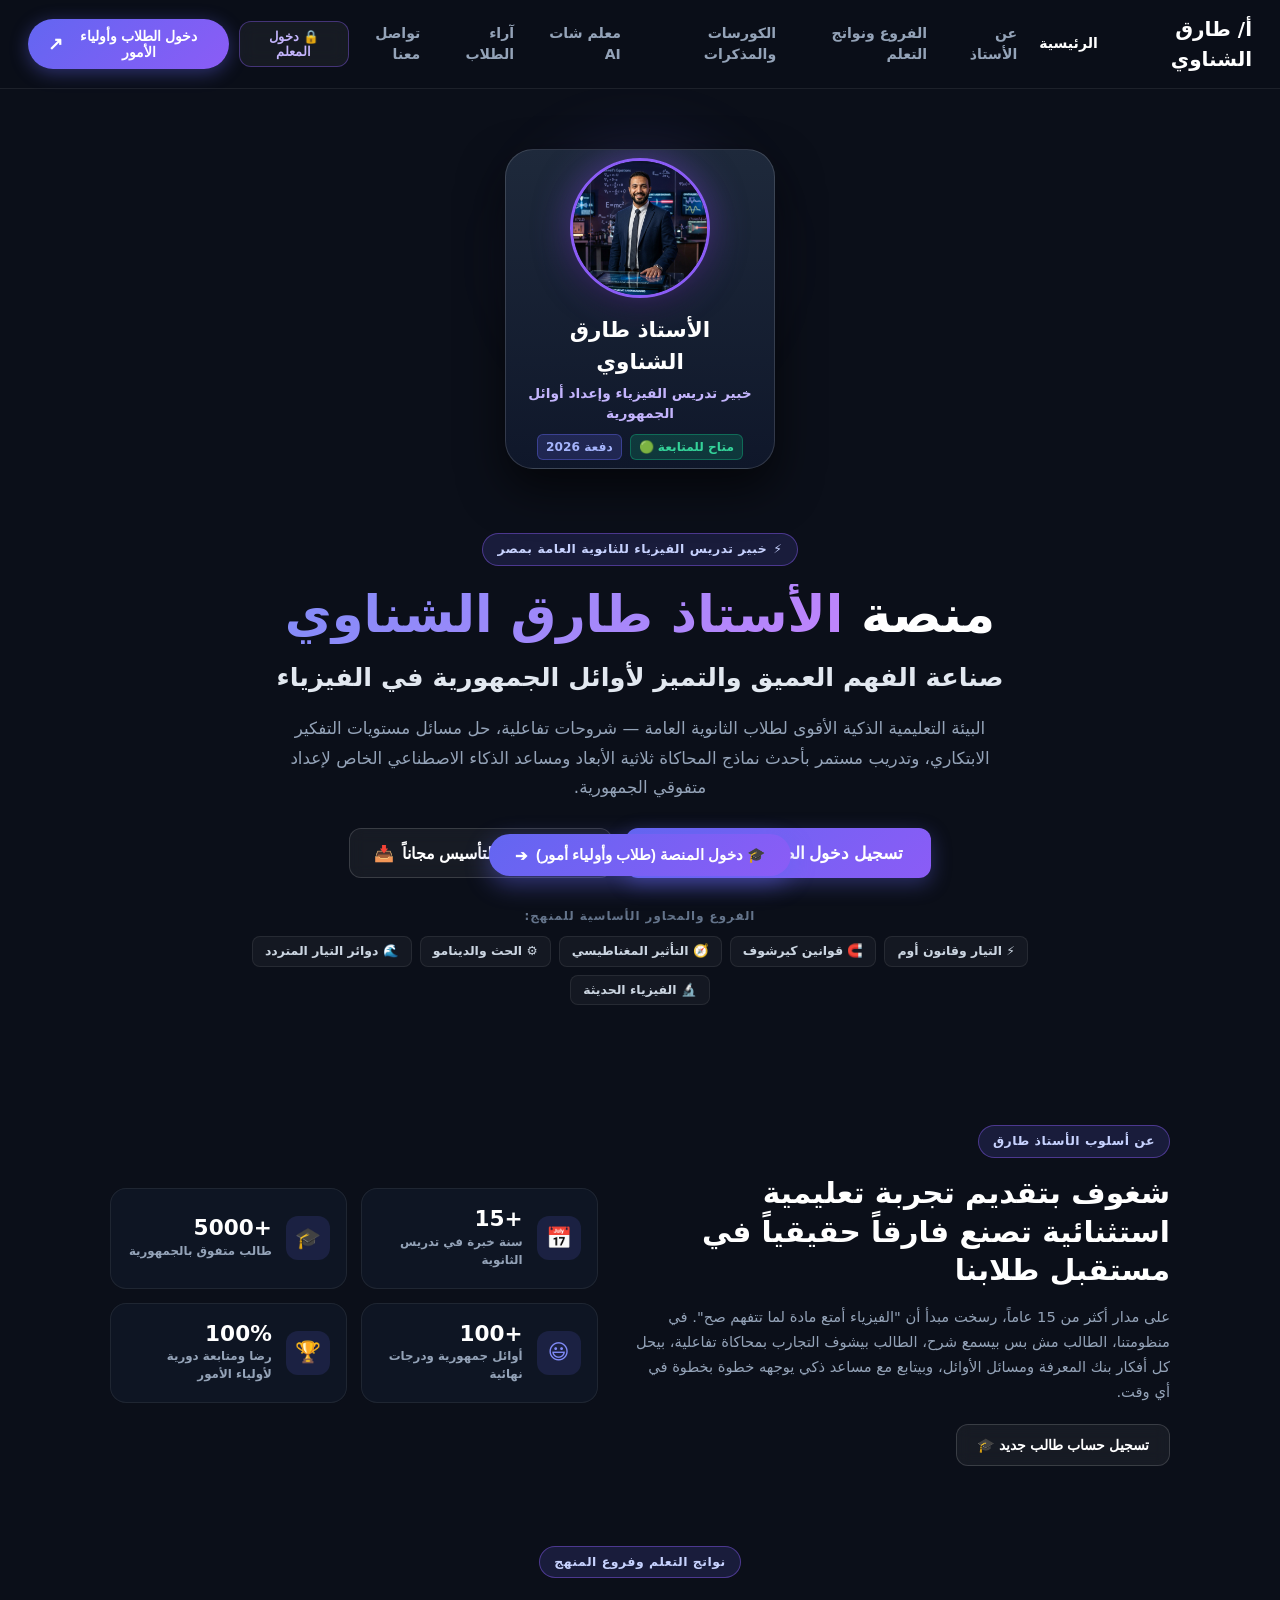
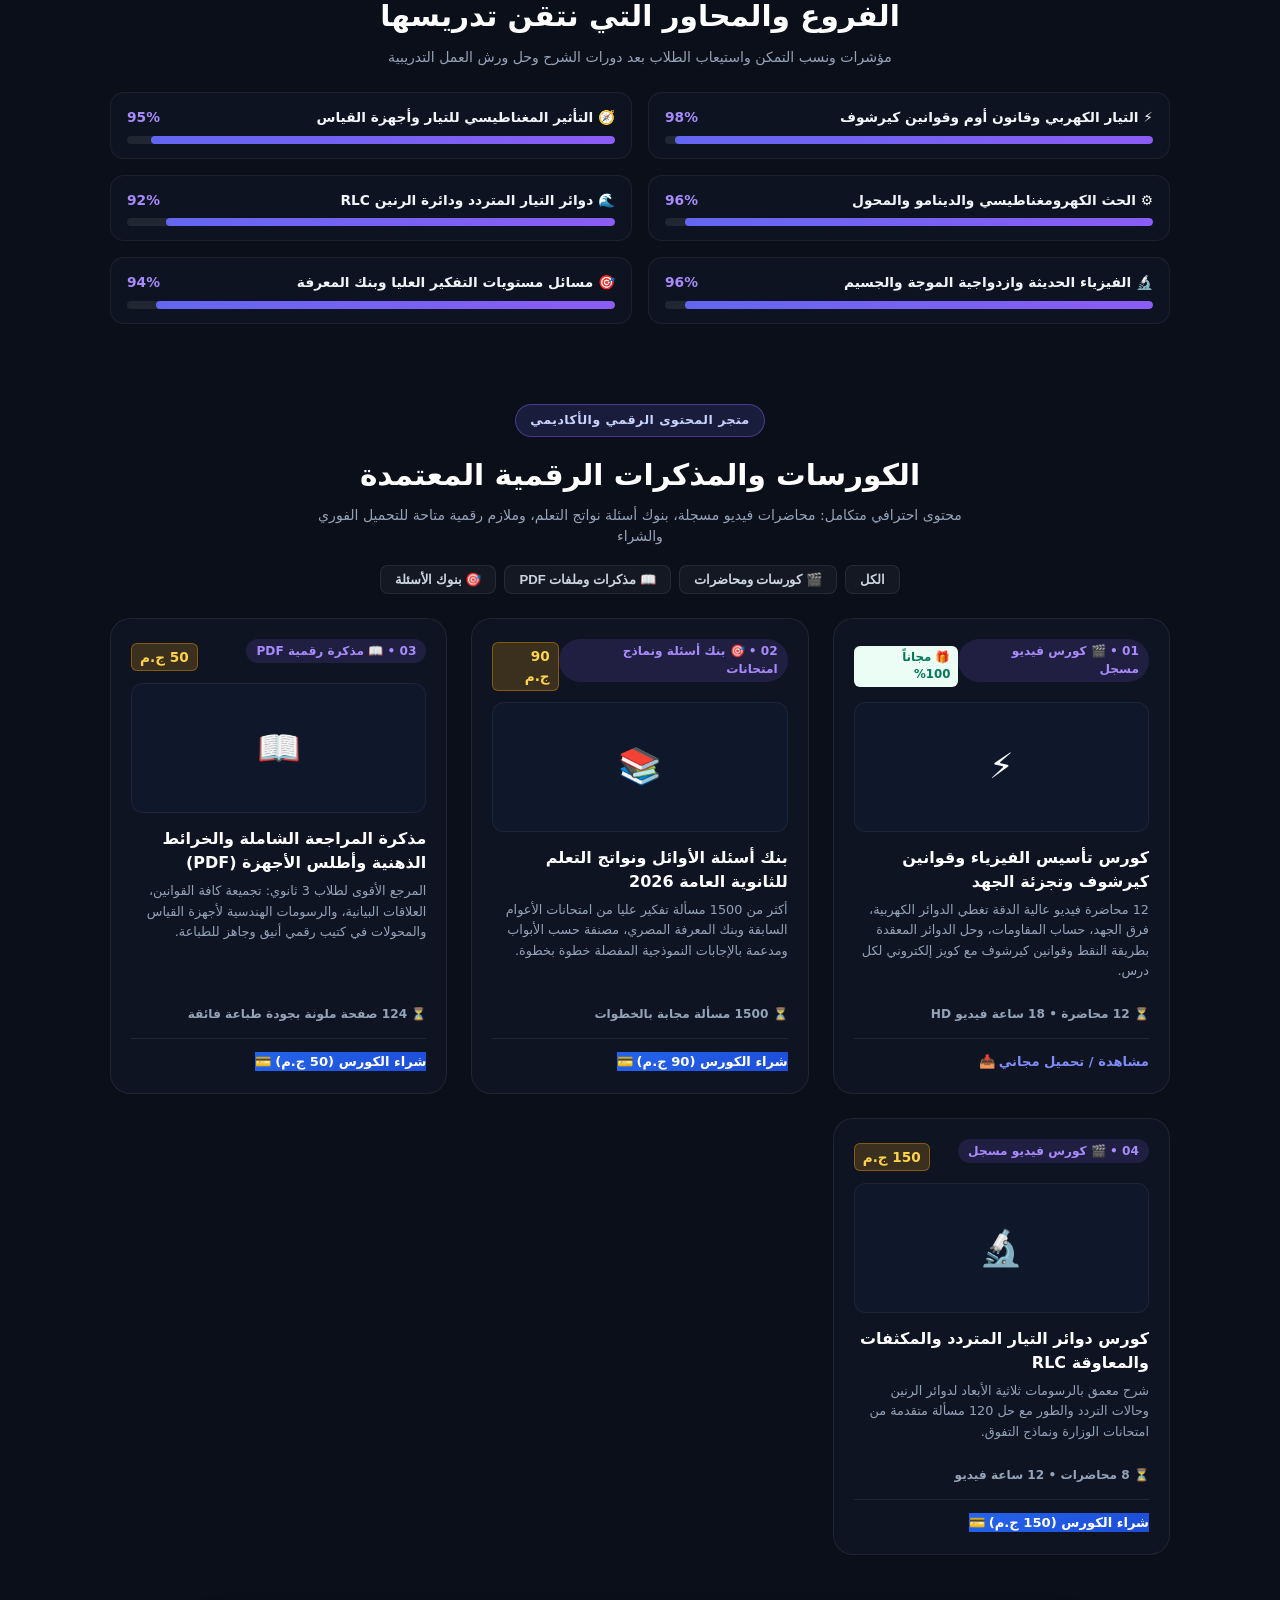
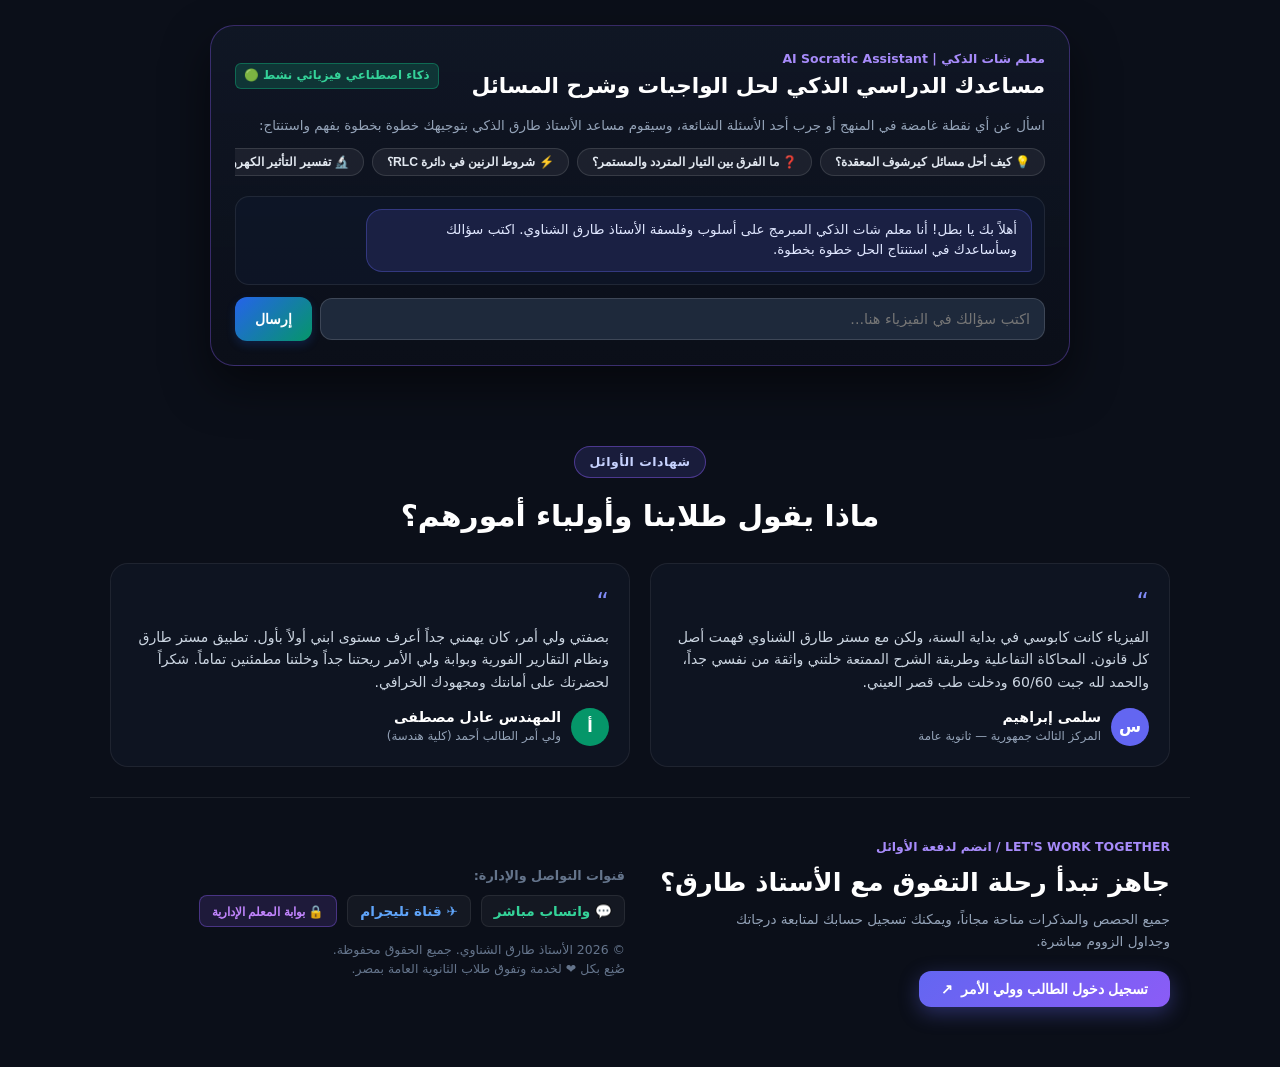
==== index.html @ 411c454c "feat(voicelab): integrate Immergo-inspired curriculum live AI voice lab for students, teachers, and " ====
<!DOCTYPE html>
<html lang="ar" dir="rtl">
<head>
  <meta charset="UTF-8">
  <meta name="viewport" content="width=device-width, initial-scale=1.0, maximum-scale=1.0, user-scalable=no, viewport-fit=cover">
  <title>الأستاذ طارق الشناوي — خبير الفيزياء ونظام تشغيل المعلم الذكي</title>
  <meta name="description" content="البورتفوليو الرسمي وتطبيق المساعد الذكي للأستاذ طارق الشناوي - كورسات ومذكرات مجانية، بنك أسئلة الأوائل، ومعلم شات الذكي للثانوية العامة.">
  <meta name="theme-color" content="#0B0F19">
  <meta name="mobile-web-app-capable" content="yes">
  <meta name="apple-mobile-web-app-capable" content="yes">
  <meta name="apple-mobile-web-app-status-bar-style" content="black-translucent">
  <link rel="manifest" href="manifest.json">
  <link rel="stylesheet" href="style.css?v=20260927_strict_v7">
</head>
<body class="in-portfolio-mode" style="background: #0B0F19; margin: 0; padding: 0;">

  <!-- ==========================================================================
       SECTION 1: DARK LUXURY CREATOR/TEACHER PORTFOLIO (Image Reference Match)
       Inspired by modern dark developer portfolios + mo3lem-eg.com + mo3lem.chat
       ========================================================================== -->
  <div id="view-dark-showcase" class="dark-portfolio-wrapper">

    <!-- ==========================================================================
         LIVE IN-PAGE PORTFOLIO CUSTOMIZER (DIRECT VISUAL EDITOR)
         ========================================================================== -->
    <div id="portfolio-live-editor-bar" class="portfolio-live-editor-bar" style="display: none !important;">
      <div class="editor-bar-inner">
        <div class="editor-status-col">
          <span class="pulse-editor-dot"></span>
          <div>
            <div style="font-weight: 900; font-size: 0.88rem; color: #FFFFFF; display: flex; align-items: center; gap: 6px;">
              <span>🎨 استوديو التعديل الحي والمباشر للبورتفوليو</span>
              <span class="badge" style="background: rgba(245, 158, 11, 0.2); color: #FCD34D; font-size: 0.7rem; border: 1px solid rgba(245, 158, 11, 0.4);">مباشر على الصفحة</span>
            </div>
            <div style="font-size: 0.74rem; color: #94A3B8;">انقر على أي نص، عنوان، رقم، أو بطاقة في هذه الصفحة وعدّلها فوراً وكأنك تكتب في وورد!</div>
          </div>
        </div>

        <div class="editor-tools-cluster">
          <!-- Return to Teacher Dashboard -->
          <button type="button" class="btn-editor-tool btn-back-to-teacher-dash" onclick="switchToAppWorkspace('TEACHER')" style="background: rgba(99, 102, 241, 0.25); border: 1px solid #6366F1; color: #FFFFFF;" title="العودة للوحة تحكم المعلم">
            <span>👨‍🏫</span>
            <span>لوحة المعلم</span>
          </button>
          <!-- Toggle Edit Mode -->
          <button type="button" id="btn-toggle-live-edit" class="btn-editor-tool active" onclick="togglePortfolioLiveEdit()" title="تبديل وضع التحرير">
            <span>✏️</span>
            <span id="label-live-edit-mode">التحرير المباشر: مفعّل ✅</span>
          </button>

          <!-- Palette Selector -->
          <div class="editor-palette-picker">
            <span style="font-size: 0.76rem; color: #CBD5E1; font-weight: 700;">هالة الهوية:</span>
            <button type="button" class="color-dot purple active" onclick="setPortfolioThemeColor('PURPLE')" title="بنفسجي ملكي"></button>
            <button type="button" class="color-dot gold" onclick="setPortfolioThemeColor('GOLD')" title="ذهبي فخم"></button>
            <button type="button" class="color-dot emerald" onclick="setPortfolioThemeColor('EMERALD')" title="أخضر زمردي"></button>
            <button type="button" class="color-dot blue" onclick="setPortfolioThemeColor('BLUE')" title="أزرق تقني"></button>
          </div>

          <!-- Avatar Change Button -->
          <button type="button" class="btn-editor-tool" onclick="openLivePhotoSelector()" title="تغيير الصورة الشخصية للمعلم">
            <span>🖼️</span>
            <span>تغيير صورتك</span>
          </button>

          <!-- Add Course Button -->
          <button type="button" class="btn-editor-tool" onclick="openLiveAddProductModal()" title="إضافة كورس أو مذكرة فوراً للمتجر">
            <span>➕</span>
            <span>إضافة كورس/مذكرة</span>
          </button>

          <!-- Save Button -->
          <button type="button" class="btn-editor-save" onclick="saveLivePortfolioChanges()" title="حفظ جميع التعديلات سحابياً">
            <span>💾</span>
            <span>حفظ التعديلات الحية</span>
          </button>

          <!-- Reset Button -->
          <button type="button" class="btn-editor-reset" onclick="resetLivePortfolioChanges()" title="استعادة المحتوى الافتراضي">
            <span>🔄 استعادة</span>
          </button>
        </div>
      </div>
    </div>


    <!-- 1. Navbar -->
    <header class="portfolio-nav">
      <div class="brand-logo-code" onclick="window.scrollTo({top: 0, behavior: 'smooth'})">
        <span id="live-brand-name" class="live-editable" data-edit-key="brand_name" title="انقر لتعديل الاسم">أ/ طارق الشناوي</span>
      </div>

      <nav class="nav-links-wrap">
        <a class="nav-link-item active" href="#hero-section">الرئيسية</a>
        <a class="nav-link-item" href="#about-section">عن الأستاذ</a>
        <a class="nav-link-item" href="#skills-section">الفروع ونواتج التعلم</a>
        <a class="nav-link-item" href="#courses-section">الكورسات والمذكرات</a>
        <a class="nav-link-item" href="#mo3lem-chat-section">معلم شات AI</a>
        <a class="nav-link-item" href="#testimonials-section">آراء الطلاب</a>
        <a class="nav-link-item" href="#contact-section">تواصل معنا</a>
      </nav>

      <div style="display: flex; align-items: center; gap: 10px;">
        <!-- Discrete Teacher Admin Entry Link -->
        <button type="button" class="btn-hero-outline" onclick="openTeacherAuthModal()" style="padding: 7px 14px; font-size: 0.8rem; border-color: rgba(139, 92, 246, 0.4); color: #C4B5FD; min-height: 36px;">
          <span>🔒 دخول المعلم</span>
        </button>

        <!-- Main Public Student & Parent Auth CTA -->
        <button type="button" class="btn-top-cta" onclick="openStudentParentAuth('STUDENT')">
          <span>دخول الطلاب وأولياء الأمور</span>
          <span style="font-size: 1.1rem;">↗</span>
        </button>
      </div>
    </header>

    <!-- 2. Hero Section -->
    <section id="hero-section" class="portfolio-hero-section" style="display: flex; flex-direction: column; align-items: center; text-align: center; padding: 40px 20px 60px 20px;">
      
      <!-- Top Glowing Portrait Box with Realistic Teacher Photo -->
      <div style="position: relative; margin-bottom: 24px; display: inline-flex; flex-direction: column; align-items: center;">
        <div class="hero-glow-aura" style="position: absolute; width: 220px; height: 220px; background: radial-gradient(circle, rgba(139, 92, 246, 0.45) 0%, rgba(99, 102, 241, 0.1) 70%, transparent 100%); filter: blur(35px); z-index: 1;"></div>
        
        <div class="hero-teacher-portrait-box" id="live-portrait-box" onclick="openLivePhotoSelector()" title="انقر هنا لتغيير الصورة الشخصية 🖼️">
          <img src="assets/teacher_tarek_portrait.jpg" alt="الأستاذ طارق الشناوي" class="hero-teacher-photo" id="live-teacher-photo">
          <div class="photo-edit-overlay"><span>📷 انقر لتغيير صورتك</span></div>
          <div id="live-teacher-name-box" class="live-editable" data-edit-key="teacher_name" style="font-weight: 900; font-size: 1.35rem; color: #FFFFFF; margin-top: 4px;" title="انقر للتعديل">الأستاذ طارق الشناوي</div>
          <div id="live-teacher-sub-box" class="live-editable" data-edit-key="teacher_sub" style="font-size: 0.86rem; color: #C4B5FD; font-weight: 700; margin-top: 4px;" title="انقر للتعديل">خبير تدريس الفيزياء وإعداد أوائل الجمهورية</div>
          <div style="display: flex; gap: 8px; justify-content: center; margin-top: 10px;">
            <span class="badge" style="background: rgba(16, 185, 129, 0.2); color: #34D399; border: 1px solid rgba(16, 185, 129, 0.4); font-size: 0.76rem;">متاح للمتابعة 🟢</span>
            <span class="badge" style="background: rgba(99, 102, 241, 0.2); color: #A5B4FC; border: 1px solid rgba(99, 102, 241, 0.4); font-size: 0.76rem;">دفعة 2026</span>
          </div>
        </div>
      </div>

      <!-- Centered Text Column -->
      <div class="hero-text-column" style="max-width: 860px; margin: 0 auto; text-align: center; display: flex; flex-direction: column; align-items: center;">
        <div class="pill-teacher-role live-editable" id="live-hero-pill" data-edit-key="hero_pill" style="margin-bottom: 16px;" title="انقر لتعديل اللقب المهني">
          <span>⚡</span>
          <span>خبير تدريس الفيزياء للثانوية العامة بمصر</span>
        </div>

        <h1 class="hero-main-title live-editable" id="live-hero-title" data-edit-key="hero_title" style="font-size: 2.85rem; font-weight: 900; line-height: 1.25; margin-bottom: 12px; color: #FFFFFF;" title="انقر لتعديل عنوان المنصة الرئيسي">منصة <span class="highlight-purple" id="live-hero-teacher-name" data-edit-key="hero_teacher_name">الأستاذ طارق الشناوي</span></h1>
        <h2 class="hero-sub-title live-editable" id="live-hero-subtitle" data-edit-key="hero_subtitle" style="font-size: 1.45rem; font-weight: 700; color: #E2E8F0; margin-bottom: 18px;" title="انقر لتعديل العنوان الفرعي">صناعة الفهم العميق والتميز لأوائل الجمهورية في الفيزياء</h2>

        <p class="hero-lead-text live-editable" id="live-hero-lead" data-edit-key="hero_lead" style="font-size: 1.05rem; color: #94A3B8; line-height: 1.75; max-width: 720px; margin: 0 auto 26px auto;" title="انقر لتعديل الفقرة الشاملة">البيئة التعليمية الذكية الأقوى لطلاب الثانوية العامة — شروحات تفاعلية، حل مسائل مستويات التفكير الابتكاري، وتدريب مستمر بأحدث نماذج المحاكاة ثلاثية الأبعاد ومساعد الذكاء الاصطناعي الخاص لإعداد متفوقي الجمهورية.</p>

        <div class="hero-actions-row" style="justify-content: center; gap: 14px; margin-bottom: 30px; display: flex; flex-wrap: wrap;">
          <button type="button" class="btn-hero-primary" onclick="openStudentParentAuth('STUDENT')" style="min-height: 50px; font-size: 1.05rem; padding: 0 28px;">
            <span>تسجيل دخول الطالب وولي الأمر</span>
            <span>↗</span>
          </button>
          <button type="button" class="btn-hero-outline" onclick="openBookletDownloadSheet()" style="min-height: 50px; font-size: 1rem; padding: 0 24px;">
            <span>تحميل مذكرة التأسيس مجاناً</span>
            <span>📥</span>
          </button>
        </div>

        <div class="hero-tech-stack" style="text-align: center; display: flex; flex-direction: column; align-items: center;">
          <div class="tech-stack-title" style="margin-bottom: 10px;">الفروع والمحاور الأساسية للمنهج:</div>
          <div class="tech-pills-row" style="justify-content: center;">
            <span class="tech-pill">⚡ التيار وقانون أوم</span>
            <span class="tech-pill">🧲 قوانين كيرشوف</span>
            <span class="tech-pill">🧭 التأثير المغناطيسي</span>
            <span class="tech-pill">⚙️ الحث والدينامو</span>
            <span class="tech-pill">🌊 دوائر التيار المتردد</span>
            <span class="tech-pill">🔬 الفيزياء الحديثة</span>
          </div>
        </div>
      </div>
    </section>

    <!-- 3. About & Stats Section -->
    <section id="about-section" class="showcase-stats-section">
      <div>
        <div class="pill-teacher-role">عن أسلوب الأستاذ طارق</div>
        <h2 style="font-size: 1.85rem; font-weight: 900; color: #FFFFFF; line-height: 1.3; margin-bottom: 14px;">
          شغوف بتقديم تجربة تعليمية استثنائية تصنع فارقاً حقيقياً في مستقبل طلابنا
        </h2>
        <p style="font-size: 0.92rem; color: #94A3B8; line-height: 1.7; margin-bottom: 20px;">
          على مدار أكثر من 15 عاماً، رسخت مبدأ أن "الفيزياء أمتع مادة لما تتفهم صح". في منظومتنا، الطالب مش بس بيسمع شرح، الطالب بيشوف التجارب بمحاكاة تفاعلية، بيحل كل أفكار بنك المعرفة ومسائل الأوائل، وبيتابع مع مساعد ذكي يوجهه خطوة بخطوة في أي وقت.
        </p>
        <button type="button" class="btn-hero-outline" onclick="openStudentParentAuth('STUDENT')" style="font-size: 0.88rem;">
          <span>تسجيل حساب طالب جديد 🎓</span>
        </button>
      </div>

      <!-- 4 Dark Neon Stat Cards -->
      <div class="dark-stat-grid">
        <div class="dark-stat-card">
          <div class="dark-stat-icon-wrap">📅</div>
          <div>
            <div class="dark-stat-number">+15</div>
            <div class="dark-stat-label">سنة خبرة في تدريس الثانوية</div>
          </div>
        </div>

        <div class="dark-stat-card">
          <div class="dark-stat-icon-wrap">🎓</div>
          <div>
            <div class="dark-stat-number">+5000</div>
            <div class="dark-stat-label">طالب متفوق بالجمهورية</div>
          </div>
        </div>

        <div class="dark-stat-card">
          <div class="dark-stat-icon-wrap">😃</div>
          <div>
            <div class="dark-stat-number">+100</div>
            <div class="dark-stat-label">أوائل جمهورية ودرجات نهائية</div>
          </div>
        </div>

        <div class="dark-stat-card">
          <div class="dark-stat-icon-wrap">🏆</div>
          <div>
            <div class="dark-stat-number">100%</div>
            <div class="dark-stat-label">رضا ومتابعة دورية لأولياء الأمور</div>
          </div>
        </div>
      </div>
    </section>

    <!-- 4. Skills & Subject Mastery Progress Bars -->
    <section id="skills-section" class="showcase-skills-section">
      <div class="pill-teacher-role">نواتج التعلم وفروع المنهج</div>
      <h2 style="font-size: 1.85rem; font-weight: 900; color: #FFFFFF; margin-bottom: 8px;">
        الفروع والمحاور التي نتقن تدريسها
      </h2>
      <p style="font-size: 0.88rem; color: #94A3B8; max-width: 600px; margin: 0 auto;">
        مؤشرات ونسب التمكن واستيعاب الطلاب بعد دورات الشرح وحل ورش العمل التدريبية
      </p>

      <div class="skills-grid">
        <div class="dark-skill-item">
          <div class="dark-skill-header">
            <span>⚡ التيار الكهربي وقانون أوم وقوانين كيرشوف</span>
            <span style="color: #A78BFA;">98%</span>
          </div>
          <div class="dark-skill-bar-track">
            <div class="dark-skill-bar-fill" style="width: 98%;"></div>
          </div>
        </div>

        <div class="dark-skill-item">
          <div class="dark-skill-header">
            <span>🧭 التأثير المغناطيسي للتيار وأجهزة القياس</span>
            <span style="color: #A78BFA;">95%</span>
          </div>
          <div class="dark-skill-bar-track">
            <div class="dark-skill-bar-fill" style="width: 95%;"></div>
          </div>
        </div>

        <div class="dark-skill-item">
          <div class="dark-skill-header">
            <span>⚙️ الحث الكهرومغناطيسي والدينامو والمحول</span>
            <span style="color: #A78BFA;">96%</span>
          </div>
          <div class="dark-skill-bar-track">
            <div class="dark-skill-bar-fill" style="width: 96%;"></div>
          </div>
        </div>

        <div class="dark-skill-item">
          <div class="dark-skill-header">
            <span>🌊 دوائر التيار المتردد ودائرة الرنين RLC</span>
            <span style="color: #A78BFA;">92%</span>
          </div>
          <div class="dark-skill-bar-track">
            <div class="dark-skill-bar-fill" style="width: 92%;"></div>
          </div>
        </div>

        <div class="dark-skill-item">
          <div class="dark-skill-header">
            <span>🔬 الفيزياء الحديثة وازدواجية الموجة والجسيم</span>
            <span style="color: #A78BFA;">96%</span>
          </div>
          <div class="dark-skill-bar-track">
            <div class="dark-skill-bar-fill" style="width: 96%;"></div>
          </div>
        </div>

        <div class="dark-skill-item">
          <div class="dark-skill-header">
            <span>🎯 مسائل مستويات التفكير العليا وبنك المعرفة</span>
            <span style="color: #A78BFA;">94%</span>
          </div>
          <div class="dark-skill-bar-track">
            <div class="dark-skill-bar-fill" style="width: 94%;"></div>
          </div>
        </div>
      </div>
    </section>

    <!-- 5. Featured Courses & Digital Store (Inspired by mo3lem-eg.com) -->
    <section id="courses-section" class="showcase-projects-section">
      <div style="text-align: center;">
        <div class="pill-teacher-role">متجر المحتوى الرقمي والأكاديمي</div>
        <h2 style="font-size: 1.85rem; font-weight: 900; color: #FFFFFF; margin-bottom: 8px;" id="portfolio-courses-title">
          الكورسات والمذكرات الرقمية المعتمدة
        </h2>
        <p style="font-size: 0.88rem; color: #94A3B8; max-width: 650px; margin: 0 auto;" id="portfolio-courses-subtitle">
          محتوى احترافي متكامل: محاضرات فيديو مسجلة، بنوك أسئلة نواتج التعلم، وملازم رقمية متاحة للتحميل الفوري والشراء
        </p>

        <!-- Digital Store Category Filter Tabs -->
        <div style="display: flex; justify-content: center; gap: 8px; margin-top: 18px; flex-wrap: wrap;" id="digital-store-filter-bar">
          <button type="button" class="tech-pill active" onclick="filterDigitalStore('ALL', this)" style="cursor: pointer; padding: 6px 14px; font-size: 0.82rem; font-weight: 800;">الكل</button>
          <button type="button" class="tech-pill" onclick="filterDigitalStore('COURSE', this)" style="cursor: pointer; padding: 6px 14px; font-size: 0.82rem;">🎬 كورسات ومحاضرات</button>
          <button type="button" class="tech-pill" onclick="filterDigitalStore('BOOKLET', this)" style="cursor: pointer; padding: 6px 14px; font-size: 0.82rem;">📖 مذكرات وملفات PDF</button>
          <button type="button" class="tech-pill" onclick="filterDigitalStore('QUESTION_BANK', this)" style="cursor: pointer; padding: 6px 14px; font-size: 0.82rem;">🎯 بنوك الأسئلة</button>
        </div>
      </div>

      <!-- Dynamic Digital Products Grid -->
      <div class="projects-cards-grid" id="portfolio-digital-store-container" style="margin-top: 24px;">
        <!-- Dynamically populated by renderPortfolioDigitalStore() -->
      </div>
    </section>

    <!-- 6. Integrated Mo3lem Chat Section (Inspired by mo3lem.chat) -->
    <section id="mo3lem-chat-section" class="mo3lem-chat-section">
      <div class="mo3lem-chat-card">
        <div style="display: flex; align-items: center; justify-content: space-between; margin-bottom: 12px; flex-wrap: wrap; gap: 8px;">
          <div>
            <div style="font-size: 0.78rem; font-weight: 800; color: #A78BFA;">معلم شات الذكي | AI Socratic Assistant</div>
            <h3 style="font-size: 1.35rem; font-weight: 900; color: #FFFFFF; margin-top: 2px;">
              مساعدك الدراسي الذكي لحل الواجبات وشرح المسائل
            </h3>
          </div>
          <span class="badge" style="background: rgba(16, 185, 129, 0.2); color: #34D399; border: 1px solid rgba(16, 185, 129, 0.4);">
            ذكاء اصطناعي فيزيائي نشط 🟢
          </span>
        </div>

        <p style="font-size: 0.84rem; color: #94A3B8; line-height: 1.6; margin-bottom: 10px;">
          اسأل عن أي نقطة غامضة في المنهج أو جرب أحد الأسئلة الشائعة، وسيقوم مساعد الأستاذ طارق الذكي بتوجيهك خطوة بخطوة بفهم واستنتاج:
        </p>

        <!-- Preset Chips -->
        <div class="preset-chips-row">
          <button class="preset-chip" onclick="askMo3lemChatPreset('كيف أتعامل مع مسائل كيرشوف المعقدة بدون خطأ؟')">
            💡 كيف أحل مسائل كيرشوف المعقدة؟
          </button>
          <button class="preset-chip" onclick="askMo3lemChatPreset('ما الفرق الجوهري بين التيار المتردد والمستمر؟')">
            ❓ ما الفرق بين التيار المتردد والمستمر؟
          </button>
          <button class="preset-chip" onclick="askMo3lemChatPreset('ما هي شروط حدوث حالة الرنين في دائرة RLC؟')">
            ⚡ شروط الرنين في دائرة RLC؟
          </button>
          <button class="preset-chip" onclick="askMo3lemChatPreset('كيف يفسر أينشتاين ظاهرة التأثير الكهروضوئي؟')">
            🔬 تفسير التأثير الكهروضوئي؟
          </button>
        </div>

        <!-- Chat Stream Box -->
        <div class="chat-stream-box" id="mo3lem-showcase-chat-stream" style="max-height: 250px; background: rgba(15, 23, 42, 0.7); border: 1px solid rgba(255, 255, 255, 0.08); border-radius: 14px; padding: 12px;">
          <div class="chat-bubble ai" style="background: rgba(99, 102, 241, 0.15); border-color: rgba(99, 102, 241, 0.35); color: #E0E7FF;">
            أهلاً بك يا بطل! أنا معلم شات الذكي المبرمج على أسلوب وفلسفة الأستاذ طارق الشناوي. اكتب سؤالك وسأساعدك في استنتاج الحل خطوة بخطوة.
          </div>
        </div>

        <!-- Input Bar -->
        <div class="chat-input-bar" style="margin-top: 12px;">
          <input type="text" id="mo3lem-showcase-chat-input" class="m-input" placeholder="اكتب سؤالك في الفيزياء هنا..." style="margin-bottom: 0; background: rgba(15, 23, 42, 0.9); border-color: rgba(255, 255, 255, 0.12); color: #FFFFFF;" onkeydown="if(event.key==='Enter') handleMo3lemShowcaseAsk()">
          <button class="btn btn-primary" onclick="handleMo3lemShowcaseAsk()" style="min-height: 44px; padding: 0 20px;">
            <span>إرسال</span>
          </button>
        </div>
      </div>
    </section>

    <!-- 7. Testimonials & Wall of Fame -->
    <section id="testimonials-section" style="max-width: 1100px; margin: 0 auto; padding: 30px 20px;">
      <div style="text-align: center; margin-bottom: 24px;">
        <div class="pill-teacher-role">شهادات الأوائل</div>
        <h2 style="font-size: 1.85rem; font-weight: 900; color: #FFFFFF;">
          ماذا يقول طلابنا وأولياء أمورهم؟
        </h2>
      </div>

      <div style="display: grid; grid-template-columns: 1fr 1fr; gap: 20px;">
        <div class="dark-testimonial-box">
          <div style="font-size: 1.5rem; color: #818CF8; margin-bottom: 6px;">“</div>
          <p style="font-size: 0.88rem; color: #CBD5E1; line-height: 1.6; margin-bottom: 14px;">
            الفيزياء كانت كابوسي في بداية السنة، ولكن مع مستر طارق الشناوي فهمت أصل كل قانون. المحاكاة التفاعلية وطريقة الشرح الممتعة خلتني واثقة من نفسي جداً، والحمد لله جبت 60/60 ودخلت طب قصر العيني.
          </p>
          <div style="display: flex; align-items: center; gap: 10px;">
            <div style="width: 38px; height: 38px; border-radius: 50%; background: #6366F1; color: #fff; display: flex; align-items: center; justify-content: center; font-weight: 800;">س</div>
            <div>
              <div style="font-weight: 800; font-size: 0.88rem; color: #FFFFFF;">سلمى إبراهيم</div>
              <div style="font-size: 0.74rem; color: #94A3B8;">المركز الثالث جمهورية — ثانوية عامة</div>
            </div>
          </div>
        </div>

        <div class="dark-testimonial-box">
          <div style="font-size: 1.5rem; color: #818CF8; margin-bottom: 6px;">“</div>
          <p style="font-size: 0.88rem; color: #CBD5E1; line-height: 1.6; margin-bottom: 14px;">
            بصفتي ولي أمر، كان يهمني جداً أعرف مستوى ابني أولاً بأول. تطبيق مستر طارق ونظام التقارير الفورية وبوابة ولي الأمر ريحتنا جداً وخلتنا مطمئنين تماماً. شكراً لحضرتك على أمانتك ومجهودك الخرافي.
          </p>
          <div style="display: flex; align-items: center; gap: 10px;">
            <div style="width: 38px; height: 38px; border-radius: 50%; background: #059669; color: #fff; display: flex; align-items: center; justify-content: center; font-weight: 800;">أ</div>
            <div>
              <div style="font-weight: 800; font-size: 0.88rem; color: #FFFFFF;">المهندس عادل مصطفى</div>
              <div style="font-size: 0.74rem; color: #94A3B8;">ولي أمر الطالب أحمد (كلية هندسة)</div>
            </div>
          </div>
        </div>
      </div>
    </section>

    <!-- 8. Contact & Footer Matching Image Reference -->
    <footer id="contact-section" class="showcase-footer-section">
      <div>
        <div style="font-size: 0.78rem; font-weight: 800; color: #A78BFA; text-transform: uppercase; margin-bottom: 6px;">LET'S WORK TOGETHER / انضم لدفعة الأوائل</div>
        <h3 style="font-size: 1.6rem; font-weight: 900; color: #FFFFFF; margin-bottom: 8px;">
          جاهز تبدأ رحلة التفوق مع الأستاذ طارق؟
        </h3>
        <p style="font-size: 0.85rem; color: #94A3B8; line-height: 1.6; margin-bottom: 18px; max-width: 440px;">
          جميع الحصص والمذكرات متاحة مجاناً، ويمكنك تسجيل حسابك لمتابعة درجاتك وجداول الزووم مباشرة.
        </p>
        <button class="btn-hero-primary" onclick="openStudentParentAuth('STUDENT')" style="padding: 10px 22px; font-size: 0.88rem;">
          <span>تسجيل دخول الطالب وولي الأمر</span>
          <span>↗</span>
        </button>
      </div>

      <div style="text-align: right;">
        <div style="font-size: 0.8rem; font-weight: 700; color: #64748B; margin-bottom: 10px;">قنوات التواصل والإدارة:</div>
        <div style="display: flex; gap: 10px; margin-bottom: 14px; flex-wrap: wrap;">
          <a href="https://wa.me/201012345678" target="_blank" class="tech-pill" style="color: #34D399; text-decoration: none; font-size: 0.85rem;">
            💬 واتساب مباشر
          </a>
          <a href="https://t.me/teacher_tarek_physics" target="_blank" class="tech-pill" style="color: #60A5FA; text-decoration: none; font-size: 0.85rem;">
            ✈️ قناة تليجرام
          </a>
          <button type="button" class="tech-pill" onclick="openTeacherAuthModal()" style="color: #C084FC; background: rgba(139, 92, 246, 0.15); border-color: rgba(139, 92, 246, 0.4); cursor: pointer;">
            🔒 بوابة المعلم الإدارية
          </button>
        </div>
        <div style="font-size: 0.78rem; color: #64748B;">
          © 2026 الأستاذ طارق الشناوي. جميع الحقوق محفوظة.<br>
          صُنِع بكل ❤️ لخدمة وتفوق طلاب الثانوية العامة بمصر.
        </div>
      </div>
    </footer>

    <!-- Floating Launcher for Students & Parents -->
    <button class="floating-app-launcher-btn" onclick="openStudentParentAuth('STUDENT')">
      <span>🎓 دخول المنصة (طلاب وأولياء أمور)</span>
      <span>➔</span>
    </button>
  </div>


  <!-- ==========================================================================
       SECTION 2: TEACHER OS OPERATIONAL WORKSPACE & MOBILE APP
       Complete native mobile shell containing strictly isolated Teacher, Student, or Parent Hub
       ========================================================================== -->
  <div id="view-app-workspace" class="app-viewport-wrapper" style="display: none !important;">
    <div class="mobile-app-shell">

      <!-- ==================== MOBILE TOP BAR (WITH NO SWITCHER BAR) ==================== -->
      <header class="app-topbar">
        <div class="topbar-main-row">
          <div class="teacher-brand-badge">
            <div class="teacher-avatar-circle" id="header-teacher-avatar">
              <img src="assets/teacher_tarek_portrait.jpg" alt="أ/ طارق" class="topbar-avatar-img">
              <span class="online-dot" title="متصل الآن"></span>
            </div>
            <div class="teacher-title-wrap">
              <span class="teacher-name" id="header-brand-title">أ/ طارق الشناوي</span>
              <span class="teacher-subtitle" id="header-brand-subtitle">خبير تدريس الفيزياء للثانوية العامة</span>
            </div>
          </div>

          <div class="topbar-actions">
            <!-- Back to Showcase Button -->
            <button class="icon-btn" onclick="switchToPublicShowcase()" title="العودة للبورتفوليو والمعرض">
              <span>🌐</span>
            </button>
            <button class="icon-btn btn-topbar-edit-portfolio" onclick="openLivePortfolioEditorForTeacher()" title="تعديل البورتفوليو الحي كمعلم" style="color: #F59E0B; border: 1px solid rgba(245,158,11,0.3); background: rgba(245,158,11,0.1);">
              <span>✏️</span>
            </button>
            <button class="icon-btn" onclick="shareTeacherProfile()" title="مشاركة رابط التطبيق">
              <span>🔗</span>
            </button>
            <button class="icon-btn" onclick="handleLogout()" title="تسجيل الخروج">
              <span>🚪</span>
            </button>
          </div>
        </div>

        <!-- Strict Role Identity Pill Bar (Replacing the Persona Switcher) -->
        <div id="active-session-bar" style="margin-top: 8px; display: flex; align-items: center; justify-content: space-between; background: rgba(37,99,235,0.06); border: 1px solid rgba(37,99,235,0.14); padding: 6px 12px; border-radius: 10px;">
          <div style="display: flex; align-items: center; gap: 6px;">
            <span style="font-size: 0.76rem; color: #64748B;">الجلسة النشطة:</span>
            <span id="header-user-badge" style="font-weight: 800; font-size: 0.82rem; color: var(--primary-700);">أ/ طارق الشناوي (المعلم 👨‍🏫)</span>
          </div>
          <span class="badge badge-good" id="header-user-status-pill" style="font-size: 0.7rem;">نشط وموثق ✅</span>
        </div>
      </header>

      <!-- ==================== APP CONTENT VIEWPORT ==================== -->
      <main class="app-content-viewport">

        <!-- ==================== 1. TEACHER PORTAL ==================== -->
        <section id="portal-teacher" class="portal-view active">

          <!-- Persistent Cloud Sync Status Banner -->
          <div class="cloud-sync-banner">
            <div style="display: flex; align-items: center; gap: 8px;">
              <span class="cloud-sync-dot"></span>
              <span style="font-weight: 800;">☁️ متزامن سحابياً ومحفوظ بشكل دائم</span>
              <span style="font-size: 0.72rem; color: #94A3B8;">(النسخ الاحتياطي السحابي نشط)</span>
            </div>
            <span style="font-size: 0.72rem; color: #34D399; font-weight: 700;" id="cloud-sync-timestamp">مُحدث ومحفوظ الآن بنجاح ✅</span>
          </div>

          <!-- Desktop Navigation Tabs Bar (Visible on Desktop >= 769px) -->
          <div class="desktop-nav-tabs-bar">
            <button class="desktop-tab-btn active" onclick="switchTeacherTab('tab-copilot', this)">
              <span>⚡</span><span>المساعد الذكي (Copilot)</span>
            </button>
            <button class="desktop-tab-btn desktop-tab-btn-edit-portfolio" onclick="openLivePortfolioEditorForTeacher()" style="border: 1px solid rgba(245, 158, 11, 0.35); color: #FCD34D;">
              <span>🎨</span><span>تعديل البورتفوليو كمعلم</span>
            </button>
            <button class="desktop-tab-btn" onclick="switchTeacherTab('tab-ai-voice-lab', this)" style="border: 1px solid rgba(139, 92, 246, 0.4); color: #C4B5FD;">
              <span>🎙️</span><span>المختبر الصوتي وتخصيص المنهج</span>
            </button>
            <button class="desktop-tab-btn" onclick="switchTeacherTab('tab-curriculum-brain', this)">
              <span>🧠</span><span>مركز تغذية المنهج والمعرفة</span>
            </button>
            <button class="desktop-tab-btn" onclick="switchTeacherTab('tab-attendance', this)">
              <span>📋</span><span>كشف الحضور والغياب</span>
            </button>
            <button class="desktop-tab-btn" onclick="switchTeacherTab('tab-evaluation', this)">
              <span>⭐</span><span>تقييم الطلاب والدرجات</span>
            </button>
            <button class="desktop-tab-btn" onclick="switchTeacherTab('tab-packages', this)">
              <span>💎</span><span>الباقات والماليات</span>
            </button>
            <button class="desktop-tab-btn" onclick="switchTeacherTab('tab-students', this)">
              <span>👥</span><span>الطلاب والمجموعات</span>
            </button>
            <button class="desktop-tab-btn" onclick="switchTeacherTab('tab-quizzes', this)">
              <span>📝</span><span>الامتحانات والمذكرات</span>
            </button>
            <button class="desktop-tab-btn" onclick="switchTeacherTab('tab-classes', this)">
              <span>📹</span><span>الحصص والزووم</span>
            </button>
            <button class="desktop-tab-btn" onclick="switchTeacherTab('tab-branding', this)">
              <span>🎨</span><span>الهوية والإعدادات</span>
            </button>
            <button class="desktop-tab-btn" onclick="switchTeacherTab('tab-portfolio-cms', this)">
              <span>🖥️</span><span>تخصيص البورتفوليو</span>
            </button>
          </div>
  

          <!-- TAB 1: COPILOT (المساعد الشخصي الذكي) -->
          <div id="tab-copilot" class="m-tab-pane active">
            <!-- Hero Copilot Banner -->
            <div class="copilot-hero-card">
              <div class="copilot-hero-header">
                <span class="copilot-badge">⚡ مساعدك الشخصي الذكي</span>
              </div>
              <h2 class="copilot-hero-title">صباح الخير يا أستاذ طارق! ☕</h2>
              <p class="copilot-hero-text">
                لديك اليوم <strong>حصة مراجعة هامة</strong> مع مجموعة السبت، وهناك <strong>3 طلاب</strong> بحاجة لمتابعة سريعة في درجات الاختبار الأخير.
              </p>
              <div style="display: flex; gap: 8px;">
                <button class="btn btn-primary" onclick="openAddZoomSheet()" style="flex: 1; min-height: 40px; font-size: 0.8rem;">
                  <span>📹 إطلاق حصة Zoom</span>
                </button>
                <button class="btn btn-outline" onclick="switchTeacherTab('tab-students')" style="flex: 1; min-height: 40px; font-size: 0.8rem;">
                  <span>👥 قائمة الطلاب</span>
                </button>
              </div>
            </div>

            <!-- Stats Pulse Grid -->
            <div class="m-stats-grid">
              <div class="m-stat-box">
                <div class="m-stat-icon" style="background: #EFF6FF; color: #2563EB;">👥</div>
                <div>
                  <div class="m-stat-val" id="stat-total-students">48</div>
                  <div class="m-stat-lbl">إجمالي الطلاب</div>
                </div>
              </div>

              <div class="m-stat-box">
                <div class="m-stat-icon" style="background: #ECFDF5; color: #059669;">📅</div>
                <div>
                  <div class="m-stat-val" id="stat-active-groups">3</div>
                  <div class="m-stat-lbl">مجموعات نشطة</div>
                </div>
              </div>

              <div class="m-stat-box">
                <div class="m-stat-icon" style="background: #FEF3C7; color: #D97706;">🎯</div>
                <div>
                  <div class="m-stat-val" id="stat-attendance-rate">94%</div>
                  <div class="m-stat-lbl">نسبة الحضور</div>
                </div>
              </div>

              <div class="m-stat-box">
                <div class="m-stat-icon" style="background: #F3E8FF; color: #9333EA;">💳</div>
                <div>
                  <div class="m-stat-val" id="stat-collected-fees">مجاني ✅</div>
                  <div class="m-stat-lbl">الخطة الترويجية</div>
                </div>
              </div>
            </div>

            <!-- Quick Action Touch Buttons -->
            <div class="m-quick-actions-grid">
              <button class="m-action-btn primary" onclick="switchTeacherTab('tab-attendance')">
                <span>📋</span>
                <span>كشف الحضور السريع</span>
              </button>
              <button class="m-action-btn" onclick="switchTeacherTab('tab-evaluation')">
                <span>⭐</span>
                <span>رصد درجات وتقييم</span>
              </button>
              <button class="m-action-btn" onclick="switchTeacherTab('tab-packages')">
                <span>💎</span>
                <span>الباقات والاشتراكات</span>
              </button>
              <button class="m-action-btn" onclick="openAddStudentSheet()">
                <span>➕</span>
                <span>إضافة طالب جديد</span>
              </button>
              <button class="m-action-btn" onclick="openCameraOcrSheet()">
                <span>📸</span>
                <span>تصحيح بالكاميرا</span>
              </button>
              <button class="m-action-btn" onclick="switchTeacherTab('tab-quizzes')">
                <span>📝</span>
                <span>توليد امتحان فوري</span>
              </button>
            </div>

            <!-- AI Copilot Chat Assistant for Teacher -->
            <div class="m-card">
              <div class="m-card-header">
                <h3 class="m-card-title">🤖 اسأل مساعدك الشخصي</h3>
                <span class="badge badge-primary">نموذج فيزياء 3ث</span>
              </div>
              <p style="font-size: 0.8rem; color: #64748B; margin-bottom: 8px;">
                اطلب ملخصاً لأي درس، أو اقتراح أفكار امتحانات، أو مسودة رسالة تذكير لأولياء الأمور عبر واتساب.
              </p>
              <div class="chat-stream-box" id="teacher-copilot-chat-box">
                <div class="chat-bubble ai">
                  أهلاً بك يا أستاذ طارق! جاهز لمساعدتك في أي وقت: تلخيص كتب الوزارة، صياغة مسائل تفكير عليا، أو إرسال تقارير سريعة للطلاب.
                </div>
              </div>
              <div class="chat-input-bar">
                <input type="text" id="teacher-copilot-input" class="m-input" placeholder="اكتب سؤالك أو طلبك هنا..." style="margin-bottom: 0;">
                <button class="btn btn-primary" onclick="handleTeacherCopilotAsk()" style="min-height: 44px; padding: 0 16px;">
                  <span>إرسال</span>
                </button>
              </div>
            </div>

            <!-- Today's Schedule Card -->
            <div class="m-card">
              <div class="m-card-header">
                <h3 class="m-card-title">📅 جدول حصص اليوم</h3>
                <button class="btn btn-outline" onclick="openAddZoomSheet()" style="padding: 4px 10px; font-size: 0.76rem; min-height: 32px;">
                  + رابط حصة
                </button>
              </div>
              <div id="teacher-today-schedule-list">
                <!-- Injected via app.js -->
              </div>
            </div>
          </div>

          <!-- TAB 2: STUDENTS (إدارة الطلاب وقوائم المتابعة) -->
          
          <!-- TAB: CENTRAL AI & CURRICULUM COMMAND CENTER (مركز تغذية المنهج والمعرفة) -->
          <div id="tab-curriculum-brain" class="m-tab-pane">
            <div class="desktop-grid-2col">
              
              <!-- 1. Curriculum & Subject Configuration -->
              <div class="m-card">
                <div class="m-card-header">
                  <div style="display: flex; align-items: center; gap: 8px;">
                    <span style="font-size: 1.3rem;">⚙️</span>
                    <h3 class="m-card-title">تحديد المنهج والتخصص والمراحل</h3>
                  </div>
                  <span class="badge badge-primary">تهيئة فورية شاملة</span>
                </div>
                <p style="font-size: 0.78rem; color: #94A3B8; margin-bottom: 12px;">
                  حدد تخصصك والمنهج الدراسي. بناءً على هذا التحديد، تتهيأ كامل المنصة، وبوابة الطلاب، والمدرب السقراطي فورياً:
                </p>

                <form onsubmit="handleSaveCurriculumConfig(event)">
                  <label class="m-input-label">المادة التعليمية والتخصص:</label>
                  <select id="curriculum-subject-select" class="m-input">
                    <option value="الفيزياء للثانوية العامة" selected>⚡ الفيزياء للثانوية العامة</option>
                    <option value="الكيمياء للثانوية العامة">🧪 الكيمياء للثانوية العامة</option>
                    <option value="الأحياء والجيولوجيا">🧬 الأحياء والجيولوجيا</option>
                    <option value="الرياضيات البحتة والتطبيقية">📐 الرياضيات البحتة والتطبيقية</option>
                    <option value="اللغة الإنجليزية">🇬🇧 اللغة الإنجليزية للثانوية</option>
                  </select>

                  <label class="m-input-label">الصف الدراسي المستهدف:</label>
                  <select id="curriculum-grade-select" class="m-input">
                    <option value="ALL" selected>جميع المراحل (1ث + 2ث + 3ث)</option>
                    <option value="GRADE_12_SEC3">الصف الثالث الثانوي (الشهادة الثانوية)</option>
                    <option value="GRADE_11_SEC2">الصف الثاني الثانوي</option>
                    <option value="GRADE_10_SEC1">الصف الأول الثانوي</option>
                  </select>

                  <label class="m-input-label">أسلوب الشرح وتوجيه الذكاء الاصطناعي (Teaching Persona):</label>
                  <select id="curriculum-tone-select" class="m-input">
                    <option value="DEEP_UNDERSTANDING" selected>فهم عميق واستنتاج رياضي (طريقة الأستاذ طارق)</option>
                    <option value="EXAM_DRILLS">حل مكثف وتكتيكات امتحانات وسرعة حل</option>
                    <option value="VISUAL_3D">محاكاة ثلاثية الأبعاد وتبسيط مفاهيم</option>
                  </select>

                  <button type="submit" class="btn btn-primary btn-block" style="margin-top: 10px; min-height: 44px;">
                    <span>💾 حفظ وتهيئة المنصة والذكاء الاصطناعي بالكامل</span>
                  </button>
                </form>
              </div>

              <!-- 2. AI Knowledge & Question Feeder -->
              <div class="m-card">
                <div class="m-card-header">
                  <div style="display: flex; align-items: center; gap: 8px;">
                    <span style="font-size: 1.3rem;">🧠</span>
                    <h3 class="m-card-title">تغذية العقل المعرفي للذكاء الاصطناعي</h3>
                  </div>
                  <span class="badge badge-good">RAG Knowledge Base</span>
                </div>
                <p style="font-size: 0.78rem; color: #94A3B8; margin-bottom: 12px;">
                  أدخل القوانين الذهبية، الملاحظات الاستنتاجية، أو نصوص الدروس لتدريب مساعد الذكاء الاصطناعي ليرد على الطلاب بنفس طريقتك:
                </p>

                <textarea id="ai-feed-notes-input" class="m-input" rows="4" placeholder="اكتب هنا قوانين أو ملخصات أو أفكار امتحانية هامة (مثال: عند توصيل المقاومات على التوازي يقل المكافئ ويزداد التيار الكلي...)" style="resize: vertical;"></textarea>

                <button type="button" class="btn btn-hero-primary btn-block" onclick="handleFeedKnowledgeToAI()" style="min-height: 42px; margin-top: 6px;">
                  <span>⚡ فهرسة وتغذية الذكاء الاصطناعي سحابياً ➔</span>
                </button>

                <div style="margin-top: 12px; font-size: 0.76rem; color: #C4B5FD; font-weight: 700;">
                  المعارف المفهرسة حالياً في العقل السحابي:
                </div>
                <div id="ai-indexed-topics-list" style="display: flex; flex-wrap: wrap; gap: 6px; margin-top: 6px;">
                  <span class="tech-pill" style="font-size: 0.72rem;">قوانين كيرشوف وتوزيع الجهود ✅</span>
                  <span class="tech-pill" style="font-size: 0.72rem;">أجهزة القياس الكهربي والجلفانومتر ✅</span>
                  <span class="tech-pill" style="font-size: 0.72rem;">دوائر الرنين RLC وظاهرة كومتون ✅</span>
                </div>
              </div>

            </div>

            <!-- 3. Live Announcements Dispatcher -->
            <div class="m-card" style="margin-top: 14px;">
              <div class="m-card-header">
                <div style="display: flex; align-items: center; gap: 8px;">
                  <span style="font-size: 1.3rem;">📢</span>
                  <h3 class="m-card-title">مركز إطلاق وبث التنبيهات الحية للطلاب</h3>
                </div>
                <span class="badge" style="background: rgba(239, 68, 68, 0.2); color: #FCA5A5;">بث فوري لحظي 🔴</span>
              </div>
              <p style="font-size: 0.78rem; color: #94A3B8; margin-bottom: 12px;">
                أرسل تنبيهاً عاجلاً أو تذكيراً بموعد الحصة أو تسليم الواجب، وسيظهر فورياً في شريط التنبيهات في حسابات جميع الطلاب:
              </p>

              <div class="desktop-grid-2col">
                <div>
                  <label class="m-input-label">نص الإعلان أو التنبيه:</label>
                  <input type="text" id="announcement-text-input" class="m-input" placeholder="مثال: تنبيه هام: تم فتح باب تسليم شيت كيرشوف الثاني عبر التطبيق حتى مساء الخميس." value="📌 شباب دفعة 2026: تم فتح باب تسليم شيت كيرشوف الثاني عبر التطبيق حتى مساء الخميس، واستعدوا لاختبار الجمعة 8 مساءً!">

                  <div style="display: grid; grid-template-columns: 1fr 1fr; gap: 8px; margin-top: 8px;">
                    <div>
                      <label class="m-input-label">درجة الأهمية:</label>
                      <select id="announcement-priority-select" class="m-input">
                        <option value="URGENT">🔴 عاجل وفوري</option>
                        <option value="IMPORTANT" selected>🟡 هام</option>
                        <option value="NORMAL">🟢 إرشادي وتوجيهي</option>
                      </select>
                    </div>
                    <div>
                      <label class="m-input-label">المجموعة المستهدفة:</label>
                      <select id="announcement-target-select" class="m-input">
                        <option value="ALL">جميع الطلاب</option>
                        <option value="GRP-1">مجموعة السبت (3ث)</option>
                        <option value="GRP-2">مجموعة الأحد (2ث)</option>
                      </select>
                    </div>
                  </div>

                  <button type="button" class="btn btn-primary btn-block" onclick="handleBroadcastAnnouncement()" style="margin-top: 10px; min-height: 44px;">
                    <span>📢 إطلاق وبث التنبيه لجميع الطلاب فوراً</span>
                  </button>
                </div>

                <div>
                  <label class="m-input-label">سجل الإعلانات والتنبيهات المذاعة:</label>
                  <div id="teacher-announcements-history-list" style="display: flex; flex-direction: column; gap: 8px; max-height: 180px; overflow-y: auto;">
                    <!-- Populated dynamically -->
                  </div>
                </div>
              </div>
            </div>

          </div>

<!-- ==========================================================================
               TAB: ATTENDANCE (كشف الحضور والغياب الذكي وإثبات الحضور)
               ========================================================================== -->
          <div id="tab-attendance" class="m-tab-pane">
            <div class="m-card">
              <div class="m-card-header">
                <div style="display: flex; align-items: center; gap: 8px;">
                  <span style="font-size: 1.3rem;">📋</span>
                  <h3 class="m-card-title">كشف الحضور والغياب وإثبات الحضور الذكي</h3>
                </div>
                <span class="badge badge-primary" id="attendance-session-badge">حصة اليوم 🔴</span>
              </div>
              <p style="font-size: 0.78rem; color: #94A3B8; margin-bottom: 12px;">
                تحكم في إثبات حضور وغياب الطلاب بنقرة واحدة، ومسح كود الطالب، وإرسال تنبيهات غياب فورية لأولياء الأمور عبر واتساب:
              </p>

              <!-- Controls Grid -->
              <div class="desktop-grid-3col" style="gap: 8px; margin-bottom: 12px;">
                <div>
                  <label class="m-input-label">المجموعة التعليمية:</label>
                  <select id="attendance-group-select" class="m-input" onchange="renderAttendanceRoster()">
                    <option value="ALL">جميع المجموعات</option>
                    <option value="GRP-1" selected>مجموعة السبت (3ث - 4:00م)</option>
                    <option value="GRP-2">مجموعة الأحد (2ث - 6:00م)</option>
                  </select>
                </div>
                <div>
                  <label class="m-input-label">تاريخ الحصة:</label>
                  <input type="date" id="attendance-date-input" class="m-input" onchange="renderAttendanceRoster()">
                </div>
                <div>
                  <label class="m-input-label">مكان ونوع الحضور:</label>
                  <select id="attendance-type-select" class="m-input">
                    <option value="CENTER" selected>حضور سنتر وقاعة</option>
                    <option value="ONLINE">حضور أونلاين وبث Zoom</option>
                  </select>
                </div>
              </div>

              <!-- Quick Barcode / Academic Code Scanner -->
              <div class="quick-checkin-box" style="background: rgba(37, 99, 235, 0.08); border: 1px dashed #3B82F6; border-radius: 12px; padding: 12px; margin-bottom: 14px;">
                <div style="font-weight: 800; font-size: 0.84rem; color: #93C5FD; margin-bottom: 6px; display: flex; align-items: center; gap: 6px;">
                  <span>🔍 إثبات الحضور السريع (كود الطالب الأكاديمي أو الاسم):</span>
                </div>
                <div style="display: flex; gap: 8px;">
                  <input type="text" id="quick-checkin-input" class="m-input" placeholder="اكتب كود الطالب (مثلاً STU-102931) أو الاسم ثم اضغط Enter..." style="margin-bottom: 0; flex: 1;" onkeypress="if(event.key === 'Enter') handleQuickCheckinSubmit()">
                  <button type="button" class="btn btn-primary" onclick="handleQuickCheckinSubmit()" style="min-height: 42px; padding: 0 16px;">
                    <span>إثبات الحضور ✅</span>
                  </button>
                </div>
                <div id="quick-checkin-alert" style="display: none; margin-top: 8px; font-size: 0.82rem; font-weight: 700; padding: 8px 12px; border-radius: 8px;"></div>
              </div>

              <!-- Action Bar & Stats Summary -->
              <div style="display: flex; flex-wrap: wrap; gap: 8px; justify-content: space-between; align-items: center; margin-bottom: 12px;">
                <div style="display: flex; gap: 6px; flex-wrap: wrap;">
                  <button type="button" class="btn btn-hero-primary" onclick="markAllPresent()" style="min-height: 38px; font-size: 0.8rem;">
                    <span>⚡ تحضير الكل حاضر بنقرة واحدة</span>
                  </button>
                  <button type="button" class="btn btn-whatsapp" onclick="sendAbsenceWhatsAppAlerts()" style="min-height: 38px; font-size: 0.8rem;">
                    <span>📢 إرسال إنذار غياب للغائبين (واتساب)</span>
                  </button>
                </div>
                <div style="display: flex; gap: 6px; align-items: center; flex-wrap: wrap;">
                  <span class="badge badge-good" id="att-present-count">0 حاضر ✅</span>
                  <span class="badge" style="background: rgba(239, 68, 68, 0.2); color: #FCA5A5;" id="att-absent-count">0 غائب ❌</span>
                  <span class="badge" style="background: rgba(245, 158, 11, 0.2); color: #FCD34D;" id="att-late-count">0 متأخر ⏱️</span>
                  <span class="badge badge-primary" id="att-rate-badge">نسبة الحضور: 100%</span>
                </div>
              </div>
            </div>

            <!-- Attendance List Container -->
            <div id="attendance-roster-container">
              <!-- Dynamically populated by renderAttendanceRoster() -->
            </div>
          </div>

          <!-- ==========================================================================
               TAB: EVALUATION (استوديو تقييم الطلاب ورصد الدرجات والواجبات)
               ========================================================================== -->
          <div id="tab-evaluation" class="m-tab-pane">
            <div class="m-card">
              <div class="m-card-header">
                <div style="display: flex; align-items: center; gap: 8px;">
                  <span style="font-size: 1.3rem;">⭐</span>
                  <h3 class="m-card-title">استوديو تقييم الطلاب ورصد الدرجات والواجبات</h3>
                </div>
                <span class="badge badge-good">نظام الرصد والتقييم الذكي</span>
              </div>
              <p style="font-size: 0.78rem; color: #94A3B8; margin-bottom: 12px;">
                رصد درجات الاختبارات، تقييم الواجبات وسلوك الحصة، وإصدار بطاقة تقرير ولي الأمر وإرسالها فورياً عبر واتساب:
              </p>

              <!-- Controls -->
              <div class="desktop-grid-2col" style="gap: 8px; margin-bottom: 12px;">
                <div>
                  <label class="m-input-label">عنوان الاختبار أو التقييم الحالي:</label>
                  <input type="text" id="eval-assessment-title" class="m-input" value="اختبار الفصل الأول: قانون أوم وقوانين كيرشوف" placeholder="مثال: امتحان كيرشوف الشامل...">
                </div>
                <div style="display: grid; grid-template-columns: 1fr 1fr; gap: 8px;">
                  <div>
                    <label class="m-input-label">الدرجة العظمى (النهائية):</label>
                    <input type="number" id="eval-assessment-max" class="m-input" value="60" onchange="renderEvaluationRoster()">
                  </div>
                  <div>
                    <label class="m-input-label">المجموعة المستهدفة:</label>
                    <select id="eval-group-select" class="m-input" onchange="renderEvaluationRoster()">
                      <option value="ALL">جميع المجموعات</option>
                      <option value="GRP-1" selected>مجموعة السبت (3ث)</option>
                      <option value="GRP-2">مجموعة الأحد (2ث)</option>
                    </select>
                  </div>
                </div>
              </div>
            </div>

            <!-- Student Evaluation Roster Container -->
            <div id="evaluation-roster-container">
              <!-- Dynamically populated by renderEvaluationRoster() -->
            </div>
          </div>

          <!-- ==========================================================================
               TAB: PACKAGES (مدير الباقات والاشتراكات والنموذج المالي للمعلم)
               ========================================================================== -->
          <div id="tab-packages" class="m-tab-pane">
            
            <!-- 1. Revenue Pulse & Business Overview -->
            <div class="m-card" style="background: linear-gradient(135deg, rgba(30, 41, 59, 0.95), rgba(15, 23, 42, 0.98)); border-color: rgba(99, 102, 241, 0.35);">
              <div class="m-card-header">
                <div style="display: flex; align-items: center; gap: 8px;">
                  <span style="font-size: 1.3rem;">💵</span>
                  <h3 class="m-card-title">لوحة الأرباح والنموذج المالي للمعلم</h3>
                </div>
                <span class="badge" style="background: rgba(16, 185, 129, 0.2); color: #34D399;">أرباحك الشهرية المباشرة 📈</span>
              </div>
              <p style="font-size: 0.8rem; color: #CBD5E1; margin-bottom: 14px;">
                تحكم في باقاتك وأسعار الاشتراكات الشهرية لطلابك، وتابع التدفق النقدي والمتحصلات بدقة:
              </p>

              <!-- 3-Col Financial Highlights -->
              <div class="desktop-grid-3col" style="gap: 10px; margin-bottom: 12px;">
                <div style="background: rgba(37, 99, 235, 0.15); border: 1px solid rgba(37, 99, 235, 0.3); border-radius: 12px; padding: 12px; text-align: center;">
                  <div style="font-size: 0.76rem; color: #93C5FD;">الدخل الشهري المتوقع (تقديري)</div>
                  <div style="font-size: 1.4rem; font-weight: 900; color: #60A5FA; margin-top: 4px;" id="fin-expected-revenue">14,400 ج.م</div>
                  <div style="font-size: 0.7rem; color: #94A3B8; margin-top: 2px;">بناءً على الطلاب المشتركين</div>
                </div>

                <div style="background: rgba(16, 185, 129, 0.15); border: 1px solid rgba(16, 185, 129, 0.3); border-radius: 12px; padding: 12px; text-align: center;">
                  <div style="font-size: 0.76rem; color: #A7F3D0;">المحصل فعلياً هذا الشهر</div>
                  <div style="font-size: 1.4rem; font-weight: 900; color: #34D399; margin-top: 4px;" id="fin-collected-revenue">12,250 ج.م</div>
                  <div style="font-size: 0.7rem; color: #34D399; margin-top: 2px;">سداد نقدي وإنستاباي ساري ✅</div>
                </div>

                <div style="background: rgba(245, 158, 11, 0.15); border: 1px solid rgba(245, 158, 11, 0.3); border-radius: 12px; padding: 12px; text-align: center;">
                  <div style="font-size: 0.76rem; color: #FDE68A;">المتبقي قيد التحصيل</div>
                  <div style="font-size: 1.4rem; font-weight: 900; color: #FBBF24; margin-top: 4px;" id="fin-pending-revenue">2,150 ج.م</div>
                  <div style="font-size: 0.7rem; color: #F59E0B; margin-top: 2px;">طلاب متأخرون عن السداد</div>
                </div>
              </div>
            </div>

            <!-- 2. Packages Grid & Management -->
            <div class="m-card">
              <div class="m-card-header">
                <div style="display: flex; align-items: center; gap: 8px;">
                  <span style="font-size: 1.3rem;">💎</span>
                  <h3 class="m-card-title">باقاتك الحالية المتاحة للطلاب</h3>
                </div>
                <button type="button" class="btn btn-primary" onclick="openCreatePackageModal()" style="padding: 6px 12px; font-size: 0.8rem; min-height: 36px;">
                  <span>➕ إضافة باقة جديدة</span>
                </button>
              </div>

              <!-- Packages Container -->
              <div id="teacher-packages-container" class="desktop-grid-2col" style="gap: 12px;">
                <!-- Dynamically populated by renderTeacherPackages() -->
              </div>
            </div>

            <!-- 3. Overdue Students Dunning & WhatsApp Reminders -->
            <div class="m-card">
              <div class="m-card-header">
                <div style="display: flex; align-items: center; gap: 8px;">
                  <span style="font-size: 1.3rem;">⚠️</span>
                  <h3 class="m-card-title">الطلاب المتأخرون عن سداد الاشتراك الشهري</h3>
                </div>
                <span class="badge" style="background: rgba(239, 68, 68, 0.2); color: #FCA5A5;">متابعة التحصيل</span>
              </div>
              <p style="font-size: 0.78rem; color: #94A3B8; margin-bottom: 10px;">
                أرسل تذكيراً مهذباً ومحترماً لولي الأمر عبر واتساب لسداد المصروفات دون إحراج الطالب:
              </p>
              <div id="overdue-students-container">
                <!-- Dynamically populated -->
              </div>
            </div>
          </div>

          <div id="tab-students" class="m-tab-pane">
            <div class="m-card" style="padding: 12px 14px;">
              <div style="display: flex; gap: 8px; margin-bottom: 8px;">
                <input type="text" id="search-students-input" class="m-input" placeholder="🔍 ابحث بالاسم، الكود، أو المجموعة..." oninput="handleSearchStudents(this.value)" style="margin-bottom: 0; flex: 1;">
                <button class="btn btn-primary" onclick="openAddStudentSheet()" style="padding: 0 14px; min-height: 44px;">
                  <span>+ طالب</span>
                </button>
              </div>
              <div style="display: flex; gap: 6px; overflow-x: auto; padding-bottom: 4px;">
                <button class="badge badge-primary" onclick="filterStudentsGroup('ALL')" style="cursor: pointer; border: none;">الكل</button>
                <button class="badge" onclick="filterStudentsGroup('GRP-1')" style="cursor: pointer; background: #F1F5F9; color: #475569; border: none;">مجموعة السبت (3ث)</button>
                <button class="badge" onclick="filterStudentsGroup('GRP-2')" style="cursor: pointer; background: #F1F5F9; color: #475569; border: none;">مجموعة الأحد (2ث)</button>
              </div>
            </div>

            <!-- Student Cards List -->
            <div id="mobile-students-list">
              <!-- Rendered dynamically as card items -->
            </div>
          </div>

          <!-- TAB 3: QUIZZES (بنك الأسئلة والامتحانات) -->
          <div id="tab-quizzes" class="m-tab-pane">
            <div class="m-card">
              <div class="m-card-header">
                <h3 class="m-card-title">⚡ مولد الامتحانات الذكي (AI)</h3>
                <span class="badge badge-good">معدل بنك المعرفة</span>
              </div>
              <p style="font-size: 0.8rem; color: #64748B; margin-bottom: 12px;">
                أنشئ اختباراً فورياً متوافقاً مع أحدث مواصفات الثانوية العامة (MCQ + مقالي) من المنهج المرفوع.
              </p>

              <label class="m-input-label">اختر الباب أو الفصل الدراسي:</label>
              <select id="quiz-chapter-select" class="m-input">
                <option value="الفصل الأول: التيار الكهربي وقانون أوم">الفصل الأول: التيار الكهربي وقانون أوم</option>
                <option value="الفصل الثاني: التأثير المغناطيسي للتيار الكهربي">الفصل الثاني: التأثير المغناطيسي للتيار الكهربي</option>
                <option value="الفصل الثالث: الحث الكهرومغناطيسي">الفصل الثالث: الحث الكهرومغناطيسي</option>
                <option value="الفصل الرابع: دوائر التيار المتردد">الفصل الرابع: دوائر التيار المتردد</option>
                <option value="الفيزياء الحديثة: ازدواجية الموجة والجسيم">الفيزياء الحديثة: ازدواجية الموجة والجسيم</option>
              </select>

              <div style="display: grid; grid-template-columns: 1fr 1fr; gap: 8px; margin-bottom: 10px;">
                <div>
                  <label class="m-input-label">عدد الأسئلة:</label>
                  <select id="quiz-count-select" class="m-input">
                    <option value="5">5 أسئلة سريعة</option>
                    <option value="10" selected>10 أسئلة قياسية</option>
                    <option value="20">20 سؤال (امتحان شامل)</option>
                  </select>
                </div>
                <div>
                  <label class="m-input-label">مستوى الصعوبة:</label>
                  <select id="quiz-level-select" class="m-input">
                    <option value="متوسط">متوسط (فهم وتطبيق)</option>
                    <option value="مستويات عليا" selected>مستويات تفكير عليا</option>
                    <option value="تحدي الأوائل">تحدي أوائل الجمهورية 🔥</option>
                  </select>
                </div>
              </div>

              <button class="btn btn-primary btn-block" onclick="handleGenerateQuizAI()">
                <span>⚡ توليد الامتحان بنقرة واحدة</span>
              </button>
            </div>

            <!-- Quiz Output Preview -->
            <div id="quiz-preview-container" style="display: none;">
              <div class="m-card">
                <div class="m-card-header">
                  <h3 class="m-card-title" id="preview-quiz-title">امتحان الفصل الأول — الفيزياء</h3>
                  <button class="btn btn-whatsapp" onclick="shareQuizWhatsApp()" style="padding: 4px 10px; font-size: 0.78rem; min-height: 34px;">
                    <span>📲 إرسال للطلاب</span>
                  </button>
                </div>
                <div id="quiz-preview-questions">
                  <!-- Dynamically populated -->
                </div>
              </div>
            </div>

            <!-- Real Curriculum & PDF Vault for Teacher -->
            <div class="m-card">
              <div class="m-card-header">
                <div style="display: flex; align-items: center; gap: 8px;">
                  <span style="font-size: 1.3rem;">🗂️</span>
                  <h3 class="m-card-title">خزينة المناهج والمذكرات والذكاء الاصطناعي</h3>
                </div>
                <span class="badge" style="background: rgba(16, 185, 129, 0.2); color: #34D399; border: 1px solid rgba(16, 185, 129, 0.4);" id="vault-total-count-badge">3 مذكرات مخزنة</span>
              </div>
              
              <p style="font-size: 0.78rem; color: #94A3B8; margin-bottom: 12px;">
                ارفع كتاب الوزارة أو ملازمك (PDF). يتم تخزينها فعلياً، تحليلها بالذكاء الاصطناعي، والتحكم في نشرها أو حجبها عن الطلاب بنقرة واحدة:
              </p>

              <!-- Real File Input -->
              <input type="file" id="file-upload-curriculum" style="display: none;" accept=".pdf,.doc,.docx,.txt" onchange="handleTeacherCurriculumUpload(this)">

              <!-- Clickable Upload Dropzone -->
              <div class="upload-dropzone-dark" onclick="document.getElementById('file-upload-curriculum').click()">
                <div style="font-size: 2.4rem; margin-bottom: 6px;">📥</div>
                <div style="font-weight: 800; font-size: 0.95rem; color: #FFFFFF;">اضغط لاختيار كتاب الوزارة أو المذكرة (PDF)</div>
                <div style="font-size: 0.76rem; color: #94A3B8; margin-top: 4px;">يتم حفظ وتخزين الملف فورياً، قراءته بالذكاء الاصطناعي، وإضافته لقائمة مذكراتك</div>
              </div>

              <!-- Storage & Visibility Stats -->
              <div style="display: grid; grid-template-columns: 1fr 1fr; gap: 8px; margin: 14px 0;">
                <div style="background: #1E293B; border: 1px solid rgba(255,255,255,0.08); border-radius: 10px; padding: 10px; text-align: center;">
                  <div style="font-size: 0.74rem; color: #94A3B8;">المذكرات المنشورة للطلاب</div>
                  <div style="font-size: 1.15rem; font-weight: 900; color: #34D399;" id="vault-published-count">2 مذكرة</div>
                </div>
                <div style="background: #1E293B; border: 1px solid rgba(255,255,255,0.08); border-radius: 10px; padding: 10px; text-align: center;">
                  <div style="font-size: 0.74rem; color: #94A3B8;">المذكرات المحجوبة (مسودات)</div>
                  <div style="font-size: 1.15rem; font-weight: 900; color: #F59E0B;" id="vault-hidden-count">1 مذكرة</div>
                </div>
              </div>

              <!-- Dynamic Stored Files List -->
              <div style="font-weight: 800; font-size: 0.85rem; color: #FFFFFF; margin-bottom: 8px;">
                قائمة الملفات والمذكرات المخزنة والتحكم في نشرها وحجبها:
              </div>
              <div id="teacher-vault-files-container">
                <!-- Dynamically populated by renderTeacherVaultFiles() -->
              </div>
            </div>
          </div>

          <!-- TAB 4: CLASSES (المجموعات وحصص الزووم) -->
          <div id="tab-classes" class="m-tab-pane">
            <div class="m-card">
              <div class="m-card-header">
                <h3 class="m-card-title">📹 حصص البث المباشر (Zoom)</h3>
                <button class="btn btn-primary" onclick="openAddZoomSheet()" style="padding: 6px 12px; font-size: 0.8rem; min-height: 36px;">
                  + حصة جديدة
                </button>
              </div>
              <div id="mobile-zoom-list">
                <!-- Zoom meetings rendered here -->
              </div>
            </div>

            <div class="m-card">
              <div class="m-card-header">
                <h3 class="m-card-title">👥 مجموعات السنتر والأونلاين</h3>
                <button class="btn btn-outline" onclick="openAddGroupSheet()" style="padding: 6px 12px; font-size: 0.8rem; min-height: 36px;">
                  + مجموعة
                </button>
              </div>
              <div id="mobile-groups-list">
                <!-- Groups list -->
              </div>
            </div>
          </div>

          <!-- TAB 5: BRANDING (استوديو الهوية والتسويق) -->
          
          <!-- TAB: PORTFOLIO CMS & CUSTOMIZER STUDIO (استوديو التحكم في البورتفوليو) -->
          <div id="tab-portfolio-cms" class="m-tab-pane">
            <div class="m-card">
              <div class="m-card-header">
                <div style="display: flex; align-items: center; gap: 8px;">
                  <span style="font-size: 1.3rem;">🎨</span>
                  <h3 class="m-card-title">استوديو التحكم الكامل وتخصيص البورتفوليو</h3>
                </div>
                <span class="badge" style="background: rgba(139, 92, 246, 0.2); color: #C4B5FD;">CMS Studio</span>
              </div>
              <p style="font-size: 0.78rem; color: #94A3B8; margin-bottom: 14px;">
                تحكم في كل كلمة ورقم ولون يظهر للزوار في صفحة البورتفوليو الخارجية. أي تعديل تقوم بحفظه هنا ينعكس فورياً على الواجهة التسويقية:
              </p>

              <form onsubmit="handleSavePortfolioCMS(event)">
                <div class="desktop-grid-2col">
                  <div>
                    <label class="m-input-label">اسم المعلم المعروض في البورتفوليو:</label>
                    <input type="text" id="cms-teacher-name" class="m-input" value="الأستاذ طارق الشناوي" required>

                    <label class="m-input-label">اللقب والشهرة المهنية (Hero Pill):</label>
                    <input type="text" id="cms-teacher-pill" class="m-input" value="خبير تدريس الفيزياء للثانوية العامة بمصر" required>

                    <label class="m-input-label">العنوان الرئيسي (Hero Title):</label>
                    <input type="text" id="cms-hero-title" class="m-input" value="منصة الأستاذ طارق الشناوي" required>

                    <label class="m-input-label">العنوان الفرعي (Hero Subtitle):</label>
                    <input type="text" id="cms-hero-subtitle" class="m-input" value="صناعة الفهم العميق والتميز لأوائل الجمهورية في الفيزياء" required>
                  </div>

                  <div>
                    <label class="m-input-label">الفقرة التعريفية الشاملة (Hero Lead Text):</label>
                    <textarea id="cms-hero-lead" class="m-input" rows="4" required style="resize: vertical;">البيئة التعليمية الذكية الأقوى لطلاب الثانوية العامة — شروحات تفاعلية، حل مسائل مستويات التفكير الابتكاري، وتدريب مستمر بأحدث نماذج المحاكاة ثلاثية الأبعاد ومساعد الذكاء الاصطناعي الخاص لإعداد متفوقي الجمهورية.</textarea>

                    <label class="m-input-label">لون التوهج والهوية البصرية للبورتفوليو:</label>
                    <select id="cms-aura-color" class="m-input">
                      <option value="PURPLE" selected>🟣 بنفسجي نيون ملكي (الافتراضي)</option>
                      <option value="BLUE">🔵 أزرق كهربائي تقني</option>
                      <option value="EMERALD">🟢 أخضر زمردي فاخر</option>
                      <option value="AMBER">🟡 ذهبي ملكي متألق</option>
                    </select>
                  </div>
                </div>

                <!-- Stats Counters Section -->
                <div style="margin-top: 14px; padding-top: 12px; border-top: 1px solid rgba(255,255,255,0.08);">
                  <div style="font-weight: 800; font-size: 0.88rem; color: #FFFFFF; margin-bottom: 8px;">
                    📊 أرقام وإحصائيات النجاح المعروضة في الصفحة الرئيسية:
                  </div>
                  <div class="desktop-grid-4col">
                    <div>
                      <label class="m-input-label">سنوات الخبرة:</label>
                      <input type="text" id="cms-stat-exp" class="m-input" value="+15">
                    </div>
                    <div>
                      <label class="m-input-label">عدد الطلاب المتفوقين:</label>
                      <input type="text" id="cms-stat-students" class="m-input" value="+5000">
                    </div>
                    <div>
                      <label class="m-input-label">أوائل الجمهورية والدرجات النهائية:</label>
                      <input type="text" id="cms-stat-toppers" class="m-input" value="+100">
                    </div>
                    <div>
                      <label class="m-input-label">نسبة رضا أولياء الأمور:</label>
                      <input type="text" id="cms-stat-satisfaction" class="m-input" value="100%">
                    </div>
                  </div>
                </div>

                <button type="submit" class="btn btn-hero-primary btn-block" style="margin-top: 16px; min-height: 48px; font-size: 1rem; font-weight: 800;">
                  <span>💾 حفظ ونشر التعديلات على البورتفوليو فورياً ➔</span>
                </button>
              </form>
            </div>

            <!-- Digital Products & Courses Manager Studio in CMS -->
            <div class="m-card" style="margin-top: 16px;">
              <div class="m-card-header">
                <div style="display: flex; align-items: center; gap: 8px;">
                  <span style="font-size: 1.3rem;">🛒</span>
                  <h3 class="m-card-title">إدارة متجر الكورسات والملفات الرقمية وتحديد الأسعار</h3>
                </div>
                <button type="button" class="btn btn-primary" onclick="openCreateDigitalProductModal()" style="padding: 6px 12px; font-size: 0.8rem; min-height: 36px;">
                  <span>➕ إضافة كورس / مذكرة جديدة</span>
                </button>
              </div>
              <p style="font-size: 0.78rem; color: #94A3B8; margin-bottom: 14px;">
                تحكم في نشر أو حجب أي كورس فيديو أو مذكرة PDF تظهر في البورتفوليو، وحدد ما إذا كانت مجانية أو مدفوعة بسعر محدد بالجنيه المصري:
              </p>

              <!-- Products Management Table / Cards -->
              <div id="cms-digital-products-list" style="display: flex; flex-direction: column; gap: 10px;">
                <!-- Dynamically populated by renderCMSDigitalProducts() -->
              </div>
            </div>
          </div>

<div id="tab-branding" class="m-tab-pane">
            <div class="m-card">
              <div class="m-card-header">
                <h3 class="m-card-title">🎨 هوية ومظهر تطبيقك الخاص</h3>
                <span class="badge badge-primary">تخصيص كامل</span>
              </div>
              <p style="font-size: 0.8rem; color: #64748B; margin-bottom: 12px;">
                حدد اسمك ولقبك وألوانك، وستظهر هذه الهوية فوراً لجميع طلابك وأولياء أمورهم.
              </p>

              <form onsubmit="handleSaveBrandingStudio(event)">
                <label class="m-input-label">اسم الأستاذ / العلامة الشخصية:</label>
                <input type="text" id="brand-input-name" class="m-input" value="أ/ طارق الشناوي" required>

                <label class="m-input-label">المادة واللقب الأكاديمي:</label>
                <input type="text" id="brand-input-tagline" class="m-input" value="خبير تدريس الفيزياء للثانوية العامة" required>

                <label class="m-input-label">الأيقونة أو الصورة الرمزية:</label>
                <input type="text" id="brand-input-logo" class="m-input" value="👨‍🏫" maxlength="4" style="max-width: 100px; text-align: center; font-size: 1.4rem;">

                <label class="m-input-label">اختر القالب اللوني للتطبيق:</label>
                <div class="branding-palette-grid">
                  <div class="color-swatch-card active" id="swatch-blue" onclick="selectPaletteColor('#2563EB', '#059669', 'BLUE', this)">
                    <div class="swatch-circle" style="background: linear-gradient(135deg, #2563EB, #1D4ED8);"></div>
                    <span class="swatch-title">أزرق أكاديمي</span>
                  </div>
                  <div class="color-swatch-card" id="swatch-emerald" onclick="selectPaletteColor('#059669', '#D97706', 'EMERALD', this)">
                    <div class="swatch-circle" style="background: linear-gradient(135deg, #059669, #047857);"></div>
                    <span class="swatch-title">أخضر زمردي</span>
                  </div>
                  <div class="color-swatch-card" id="swatch-indigo" onclick="selectPaletteColor('#4F46E5', '#EC4899', 'INDIGO', this)">
                    <div class="swatch-circle" style="background: linear-gradient(135deg, #4F46E5, #3730A3);"></div>
                    <span class="swatch-title">بنفسجي فائق</span>
                  </div>
                  <div class="color-swatch-card" id="swatch-amber" onclick="selectPaletteColor('#D97706', '#2563EB', 'AMBER', this)">
                    <div class="swatch-circle" style="background: linear-gradient(135deg, #D97706, #B45309);"></div>
                    <span class="swatch-title">ذهبي ملكي</span>
                  </div>
                  <div class="color-swatch-card" id="swatch-slate" onclick="selectPaletteColor('#334155', '#2563EB', 'SLATE', this)">
                    <div class="swatch-circle" style="background: linear-gradient(135deg, #334155, #1E293B);"></div>
                    <span class="swatch-title">رمادي عصري</span>
                  </div>
                  <div class="color-swatch-card" id="swatch-rose" onclick="selectPaletteColor('#E11D48', '#8B5CF6', 'ROSE', this)">
                    <div class="swatch-circle" style="background: linear-gradient(135deg, #E11D48, #BE123C);"></div>
                    <span class="swatch-title">ياقوتي فاخر</span>
                  </div>
                </div>

                <button type="submit" class="btn btn-primary btn-block">
                  <span>💾 تعميم الهوية على جميع المستخدمين</span>
                </button>
              </form>
            </div>

            <!-- Teacher Showcase Portfolio (Marketing for Parents) -->
            <div class="m-card">
              <div class="m-card-header">
                <h3 class="m-card-title">🌟 معرض إنجازاتك (تسويق لأولياء الأمور)</h3>
              </div>
              <p style="font-size: 0.8rem; color: #64748B; margin-bottom: 10px;">
                هذه المشاريع ولوحة الشرف تظهر في واجهة ولي الأمر لتعزيز الثقة والتسويق لخبراتك.
              </p>
              <div class="showcase-item-card">
                <div style="font-weight: 800; font-size: 0.88rem; color: #1E293B;">🥇 أوائل الجمهورية دفعة 2025</div>
                <div style="font-size: 0.78rem; color: #475569; margin-top: 2px;">
                  14 طالباً وطالبة حققوا الدرجة النهائية (60/60) في مادة الفيزياء للثانوية العامة.
                </div>
              </div>
              <div class="showcase-item-card">
                <div style="font-weight: 800; font-size: 0.88rem; color: #1E293B;">🔬 معمل المحاكاة والتجارب التفاعلية</div>
                <div style="font-size: 0.78rem; color: #475569; margin-top: 2px;">
                  شرح عملي ومحاكاة 3D لدوائر التيار المتردد والمجالات المغناطيسية لتثبيت الفهم.
                </div>
              </div>
            </div>
          </div>

        
          <!-- ==================== 11. IMMERSIVE VOICE LAB & CURRICULUM STUDIO (TEACHER TAB) ==================== -->
          <div id="tab-ai-voice-lab" class="m-tab-pane tab-pane" style="display: none;">
            
            <div class="m-card" style="background: linear-gradient(135deg, rgba(99, 102, 241, 0.15), rgba(139, 92, 246, 0.2)); border-color: rgba(139, 92, 246, 0.4); margin-bottom: 16px;">
              <div class="m-card-header">
                <div style="display: flex; align-items: center; gap: 10px;">
                  <span style="font-size: 1.6rem;">🎙️</span>
                  <div>
                    <h3 class="m-card-title">استوديو تخصيص المختبر الصوتي الذكي والمنهج</h3>
                    <span style="font-size: 0.74rem; color: #C4B5FD;">تحكم كامل في مهمات الطالب، توجيهات أولياء الأمور، ومساعدك التنفيذي الصوتي</span>
                  </div>
                </div>
                <button type="button" class="btn btn-primary" onclick="openCreateMissionModal()" style="font-size: 0.8rem; padding: 6px 14px;">
                  <span>➕ إضافة مهمة جديدة للمنهج</span>
                </button>
              </div>
              <p style="font-size: 0.82rem; color: #CBD5E1; line-height: 1.5;">
                هنا تضع لمستك التعليمية الحقيقية: قم بإنشاء سيناريوهات المنهج، وتحديد شروط التقييم السقراطي للطلاب، وتحديد التوجيهات الرسمية التي يتعامل بها المستشار الذكي مع أولياء الأمور.
              </p>
            </div>

            <!-- Two-Column Desktop Grid -->
            <div class="desktop-grid-2col">

              <!-- LEFT: Curriculum Missions Manager -->
              <div>
                <div class="m-card">
                  <div class="m-card-header">
                    <div style="display: flex; align-items: center; gap: 8px;">
                      <span style="font-size: 1.2rem;">🎯</span>
                      <h4 class="m-card-title">مهمات وسيناريوهات المنهج المفعلة للطلاب</h4>
                    </div>
                    <span class="badge" style="background: rgba(16, 185, 129, 0.2); color: #34D399;" id="teacher-missions-count-badge">4 مهمات نشطة</span>
                  </div>

                  <div id="teacher-missions-list-container" style="display: flex; flex-direction: column; gap: 10px; margin-top: 10px;">
                    <!-- Rendered by JS -->
                  </div>
                </div>

                <!-- Teacher AI Executive Copilot -->
                <div class="m-card" style="border-color: rgba(99, 102, 241, 0.4); background: rgba(15, 23, 42, 0.9);">
                  <div class="m-card-header">
                    <div style="display: flex; align-items: center; gap: 8px;">
                      <span style="font-size: 1.3rem;">⚡</span>
                      <div>
                        <h4 class="m-card-title" style="color: #FFFFFF;">المساعد التنفيذي الصوتي للمعلم (Copilot)</h4>
                        <span style="font-size: 0.72rem; color: #94A3B8;">تحدث معه بالصوت أو النص لإنجاز مهامك التدريسية فوراً</span>
                      </div>
                    </div>
                    <span class="badge" style="background: rgba(245, 158, 11, 0.2); color: #FCD34D;">جاهز للخدمة 🟢</span>
                  </div>

                  <!-- Copilot Quick Action Chips -->
                  <div style="display: flex; gap: 6px; flex-wrap: wrap; margin-bottom: 12px;">
                    <button type="button" class="tech-pill" onclick="runTeacherCopilotQuickCommand('أسئلة امتحان تفكير عليا')" style="background: rgba(99, 102, 241, 0.2); border: 1px solid rgba(99, 102, 241, 0.4); color: #C4B5FD; cursor: pointer; padding: 4px 10px; font-size: 0.74rem;">
                      📝 توليد 3 أسئلة تفكير عليا
                    </button>
                    <button type="button" class="tech-pill" onclick="runTeacherCopilotQuickCommand('لخص تقرير أداء الطلاب')" style="background: rgba(16, 185, 129, 0.15); border: 1px solid rgba(16, 185, 129, 0.4); color: #34D399; cursor: pointer; padding: 4px 10px; font-size: 0.74rem;">
                      📊 تلخيص فجوات الطلاب الصوتية
                    </button>
                    <button type="button" class="tech-pill" onclick="runTeacherCopilotQuickCommand('اكتب خطة الحصة القادمة')" style="background: rgba(245, 158, 11, 0.15); border: 1px solid rgba(245, 158, 11, 0.4); color: #FCD34D; cursor: pointer; padding: 4px 10px; font-size: 0.74rem;">
                      📅 خطة الحصة القادمة (60 دقيقة)
                    </button>
                  </div>

                  <!-- Copilot Output Box -->
                  <div id="teacher-copilot-output-box" style="background: rgba(11, 15, 25, 0.9); border: 1px solid rgba(255, 255, 255, 0.1); border-radius: 12px; padding: 14px; font-size: 0.82rem; color: #E2E8F0; line-height: 1.6; min-height: 120px; max-height: 240px; overflow-y: auto; white-space: pre-wrap;">
أهلاً بك يا أستاذنا العزيز! ⚡ أنا مساعدك التنفيذي الصوتي.
اضغط على أحد الأوامر السريعة بالأعلى أو تحدث معي صوتياً عبر الميكروفون بالأسفل لإنجاز مهامك.
                  </div>

                  <!-- Copilot Input & Mic Bar -->
                  <div style="display: flex; gap: 8px; margin-top: 10px;">
                    <input type="text" id="teacher-copilot-input" class="m-input" placeholder="اطلب أي مهمة من المساعد..." style="margin-bottom: 0; font-size: 0.84rem;" onkeydown="if(event.key==='Enter') executeTeacherCopilotCommand()">
                    <button type="button" id="btn-copilot-mic" class="btn btn-outline" onclick="toggleTeacherCopilotMic()" style="border-color: #8B5CF6; color: #C4B5FD; padding: 0 14px;" title="التحدث بالصوت مع المساعد">
                      <span>🎙️</span>
                    </button>
                    <button type="button" class="btn btn-primary" onclick="executeTeacherCopilotCommand()" style="padding: 0 16px;">
                      <span>إرسال</span>
                    </button>
                  </div>
                </div>

              </div>

              <!-- RIGHT: Teacher Persona Settings & Parent Advisor Rules -->
              <div>
                
                <!-- Pedagogical Persona Settings -->
                <div class="m-card">
                  <div class="m-card-header">
                    <h4 class="m-card-title">⚙️ إعدادات الذكاء الاصطناعي البيداغوجية للطلاب</h4>
                  </div>

                  <div style="display: flex; flex-direction: column; gap: 12px;">
                    <div>
                      <label style="display: block; font-size: 0.78rem; color: #CBD5E1; font-weight: 700; margin-bottom: 4px;">النمط التعليمي الافتراضي للمختبر:</label>
                      <select id="cfg-pedagogical-mode" class="m-input" style="margin-bottom: 0; font-size: 0.82rem;">
                        <option value="socratic">المدرب السقراطي (لا يعطي الحل جاهزاً بل يطرح أسئلة توجيهية)</option>
                        <option value="teacher">المعلم الشارح (شرح تفصيلي مع أمثلة وقوانين)</option>
                        <option value="exam">المحاكاة الشفوية الصارمة (أسئلة سريعة وحساب درجات دقيق)</option>
                      </select>
                    </div>

                    <div style="display: flex; align-items: center; justify-content: space-between; padding: 10px; background: rgba(255, 255, 255, 0.03); border-radius: 10px;">
                      <div>
                        <div style="font-weight: 800; font-size: 0.82rem; color: #FFFFFF;">إلزام الطالب بذكر وحدات القياس الفيزيائية</div>
                        <div style="font-size: 0.72rem; color: #94A3B8;">يخصم نقاط في حالة نسيان (فولت، أمبير، تسلا، ويبر)</div>
                      </div>
                      <input type="checkbox" id="cfg-enforce-units" checked style="width: 18px; height: 18px; cursor: pointer;">
                    </div>

                    <div>
                      <label style="display: block; font-size: 0.78rem; color: #CBD5E1; font-weight: 700; margin-bottom: 4px;">تعليمات وتوجيهات خاصة إضافية من المعلم:</label>
                      <textarea id="cfg-custom-teacher-prompt" class="m-input" rows="3" placeholder="مثال: ركز دائماً على ربط التيار المتردد بالفصل الرابع، واطلب من الطالب توضيح القانون الرياضي..." style="font-size: 0.8rem; line-height: 1.5;"></textarea>
                    </div>

                    <button type="button" class="btn btn-primary btn-block" onclick="saveTeacherPersonaConfig()" style="font-size: 0.84rem;">
                      <span>💾 حفظ إعدادات المعلم للطلاب</span>
                    </button>
                  </div>
                </div>

                <!-- Parent Advisor Rules Configuration -->
                <div class="m-card" style="border-color: rgba(245, 158, 11, 0.35);">
                  <div class="m-card-header">
                    <div style="display: flex; align-items: center; gap: 8px;">
                      <span style="font-size: 1.2rem;">👨‍👩‍👧</span>
                      <h4 class="m-card-title">توجيهات المستشار الذكي لأولياء الأمور</h4>
                    </div>
                    <span class="badge" style="background: rgba(245, 158, 11, 0.2); color: #FCD34D;">صارمة وموجهة 🔒</span>
                  </div>
                  <p style="font-size: 0.76rem; color: #94A3B8; margin-bottom: 10px;">
                    هذه التعليمات يلتزم بها المستشار الذكي عند التحدث مع أي ولي أمر داخل بوابته:
                  </p>

                  <div style="display: flex; flex-direction: column; gap: 10px;">
                    <div>
                      <label style="display: block; font-size: 0.76rem; color: #CBD5E1; font-weight: 700; margin-bottom: 4px;">التركيز التعليمي لهذا الأسبوع:</label>
                      <input type="text" id="cfg-parent-weekly-focus" class="m-input" value="التدريب المستمر على مسائل الفصل الثاني وتثبيت قاعدة لينز والفيض المغناطيسي." style="font-size: 0.8rem; margin-bottom: 0;">
                    </div>

                    <div>
                      <label style="display: block; font-size: 0.76rem; color: #CBD5E1; font-weight: 700; margin-bottom: 4px;">موعد الامتحان القادم وتنبيهاته:</label>
                      <input type="text" id="cfg-parent-upcoming-exam" class="m-input" value="الجمعة القادمة الساعة 8:00 مساءً (اختبار إلكتروني شامل على الحث الكهرومغناطيسي)." style="font-size: 0.8rem; margin-bottom: 0;">
                    </div>

                    <div>
                      <label style="display: block; font-size: 0.76rem; color: #CBD5E1; font-weight: 700; margin-bottom: 4px;">نصيحة الأستاذ طارق للمذاكرة المنزلية:</label>
                      <input type="text" id="cfg-parent-study-tip" class="m-input" value="يوصي الأستاذ طارق بحل 15 مسألة يومياً في كتاب المراجعة مع عدم مراجعة الإجابة إلا بعد المحاولة مرتين." style="font-size: 0.8rem; margin-bottom: 0;">
                    </div>

                    <button type="button" class="btn btn-primary btn-block" onclick="saveParentAdvisorConfig()" style="background: linear-gradient(135deg, #F59E0B, #D97706); border: none; font-size: 0.84rem;">
                      <span>💾 حفظ وتحديث توجيهات أولياء الأمور</span>
                    </button>
                  </div>
                </div>

              </div>

            </div>

          </div>


        </section>

        <!-- ==================== 2. STUDENT PORTAL (STRICTLY ISOLATED) ==================== -->
        <section id="portal-student" class="portal-view">

          <!-- 1. Student Greeting & Code & Pairing PIN -->
          <div class="m-card" style="background: linear-gradient(135deg, rgba(99, 102, 241, 0.2), rgba(139, 92, 246, 0.25)); border-color: rgba(139, 92, 246, 0.45); margin-bottom: 16px;">
            <div style="display: flex; align-items: center; justify-content: space-between; margin-bottom: 6px; flex-wrap: wrap; gap: 6px;">
              <span class="badge" style="background: rgba(16, 185, 129, 0.2); color: #34D399; border: 1px solid rgba(16, 185, 129, 0.4);">بوابة الطالب الذكية 🎓</span>
              <div style="display: flex; align-items: center; gap: 6px;">
                <span style="font-size: 0.74rem; font-weight: 700; color: #C4B5FD;" id="student-code-badge">كود: STU-884210</span>
                <!-- Compact Elegant Pairing PIN Button -->
                <button type="button" class="tech-pill" onclick="copyStudentPairingPin()" title="اضغط لنسخ كود ربط ولي الأمر ومشاركته" style="background: rgba(245, 158, 11, 0.15); border: 1px solid rgba(245, 158, 11, 0.4); color: #FCD34D; font-size: 0.72rem; padding: 3px 8px; display: inline-flex; align-items: center; gap: 4px; cursor: pointer; border-radius: 8px;">
                  <span>🔑 كود ولي الأمر:</span>
                  <span id="student-pairing-pin-display" style="font-weight: 800; letter-spacing: 0.5px;">LNK-1029</span>
                  <span style="font-size: 0.68rem; opacity: 0.85;">📋 نسخ</span>
                </button>
              </div>
            </div>
            <h2 style="font-size: 1.25rem; font-weight: 800; color: #FFFFFF;" id="student-greeting-name">أهلاً بك يا أحمد! ⚡</h2>
            <p style="font-size: 0.84rem; color: #CBD5E1; margin-top: 2px;">
              منصتك المتكاملة مع <strong id="student-portal-teacher-name">الأستاذ طارق الشناوي</strong>: مذكرات، محاضرات فيديو، اختبارات تفاعلية، ومساعد الذكاء الاصطناعي لحل الواجبات.
            </p>
          </div>

          <!-- 2. Live Broadcast Announcement Banner (Connected to Teacher Dispatcher) -->
          <div class="teacher-announcement-card" id="student-live-announcement-card">
            <div style="display: flex; align-items: center; gap: 8px; margin-bottom: 6px;">
              <span style="font-size: 1.2rem;">📢</span>
              <span style="font-weight: 800; font-size: 0.88rem; color: #93C5FD;">تنبيه مباشر من الأستاذ:</span>
              <span class="badge" style="background: rgba(239, 68, 68, 0.2); color: #FCA5A5; font-size: 0.68rem; margin-right: auto;" id="student-announcement-badge">عاجل 🔴</span>
            </div>
            <div style="font-size: 0.82rem; color: #E2E8F0; line-height: 1.5;" id="student-live-announcement-text">
              📌 شباب دفعة 2026: تم فتح باب استقبال حلول شيت كيرشوف الثاني عبر التطبيق حتى مساء الخميس، واستعدوا لاختبار الجمعة 8 مساءً!
            </div>
          </div>

          <!-- 3. Desktop Two-Column Responsive Layout for Student Hub -->
          <div class="desktop-grid-2col">

            <!-- LEFT COLUMN: Recorded Past Classes & Teacher Achievements -->
            <div>
              
              <!-- Video Classes & Past Lectures Archive -->
              <div class="m-card">
                <div class="m-card-header">
                  <div style="display: flex; align-items: center; gap: 8px;">
                    <span style="font-size: 1.3rem;">🎥</span>
                    <h3 class="m-card-title">أرشيف المحاضرات والحصص السابقة</h3>
                  </div>
                  <span class="badge" style="background: rgba(16, 185, 129, 0.2); color: #34D399;">متاحة دائماً 🟢</span>
                </div>
                <p style="font-size: 0.78rem; color: #94A3B8; margin-bottom: 10px;">
                  استعرض أي حصة سابقة أو محاضرة تأسيس للمراجعة والتدريب في أي وقت:
                </p>

                <!-- Lesson 1 -->
                <div class="student-lesson-card">
                  <div style="display: flex; justify-content: space-between; align-items: center;">
                    <span style="font-weight: 800; font-size: 0.86rem; color: #FFFFFF;">⚡ المحاضرة 01: تجزئة الجهد والتيار وقانون أوم للدائرة المغلقة</span>
                    <span style="font-size: 0.72rem; color: #94A3B8;">48 دقيقة</span>
                  </div>
                  <div style="font-size: 0.76rem; color: #94A3B8;">
                    شرح المقاومة النوعية والتوصيلية الكهربية، حالات انعدام المقاومة، وحل مسائل كتاب الوزارة.
                  </div>
                  <div style="display: flex; gap: 8px; margin-top: 4px;">
                    <button class="btn btn-primary" onclick="openCoursePlayerSheet('المحاضرة 01: قانون أوم وقوانين كيرشوف')" style="flex: 1; min-height: 36px; font-size: 0.78rem;">
                      <span>▶️ مشاهدة الحصة</span>
                    </button>
                    <button class="btn btn-outline" onclick="alert('📝 اختبار المحاضرة الأولى: 10 أسئلة متدرجة الصعوبة')" style="flex: 1; min-height: 36px; font-size: 0.78rem; border-color: rgba(255,255,255,0.15); color: #E2E8F0;">
                      <span>📝 حل كويز الحصة</span>
                    </button>
                  </div>
                </div>

                <!-- Lesson 2 -->
                <div class="student-lesson-card">
                  <div style="display: flex; justify-content: space-between; align-items: center;">
                    <span style="font-weight: 800; font-size: 0.86rem; color: #FFFFFF;">🧲 المحاضرة 02: إتقان قوانين كيرشوف وحل الدوائر المعقدة</span>
                    <span style="font-size: 0.72rem; color: #94A3B8;">55 دقيقة</span>
                  </div>
                  <div style="font-size: 0.76rem; color: #94A3B8;">
                    استراتيجية طريقة النقط، فرض اتجاهات التيار، وتكوين المعادلات وحلها بالآلة الحاسبة.
                  </div>
                  <div style="display: flex; gap: 8px; margin-top: 4px;">
                    <button class="btn btn-primary" onclick="openCoursePlayerSheet('المحاضرة 02: إتقان قوانين كيرشوف وحل الدوائر المعقدة')" style="flex: 1; min-height: 36px; font-size: 0.78rem;">
                      <span>▶️ مشاهدة الحصة</span>
                    </button>
                    <button class="btn btn-outline" onclick="alert('📝 اختبار كيرشوف التفاعلي')" style="flex: 1; min-height: 36px; font-size: 0.78rem; border-color: rgba(255,255,255,0.15); color: #E2E8F0;">
                      <span>📝 حل كويز الحصة</span>
                    </button>
                  </div>
                </div>

                <!-- Lesson 3 -->
                <div class="student-lesson-card">
                  <div style="display: flex; justify-content: space-between; align-items: center;">
                    <span style="font-weight: 800; font-size: 0.86rem; color: #FFFFFF;">🎯 ورشة عمل: حل مسائل مستويات التفكير العليا (الفصل الأول)</span>
                    <span style="font-size: 0.72rem; color: #94A3B8;">62 دقيقة</span>
                  </div>
                  <div style="font-size: 0.76rem; color: #94A3B8;">
                    تفكيك أصعب 15 مسألة من امتحانات الثانوية العامة للأعوام (2021 إلى 2025) وبنك المعرفة.
                  </div>
                  <div style="display: flex; gap: 8px; margin-top: 4px;">
                    <button class="btn btn-primary" onclick="openCoursePlayerSheet('ورشة عمل: حل مسائل مستويات التفكير العليا')" style="flex: 1; min-height: 36px; font-size: 0.78rem;">
                      <span>▶️ مشاهدة الورشة</span>
                    </button>
                  </div>
                </div>
              </div>

              <!-- Teacher Showcase & Wall of Fame -->
              <div class="m-card">
                <div class="m-card-header">
                  <div style="display: flex; align-items: center; gap: 8px;">
                    <span style="font-size: 1.3rem;">🌟</span>
                    <h3 class="m-card-title">إنجازات وأعمال الأستاذ</h3>
                  </div>
                  <span class="badge" style="background: rgba(245, 158, 11, 0.2); color: #FCD34D;">لوحة الشرف 🏆</span>
                </div>
                <div style="display: grid; grid-template-columns: 1fr 1fr; gap: 8px; margin-top: 6px;">
                  <div style="background: #1E293B; border: 1px solid rgba(255,255,255,0.08); border-radius: 10px; padding: 10px; text-align: center;">
                    <div style="font-size: 1.4rem; margin-bottom: 2px;">📖</div>
                    <div style="font-weight: 800; font-size: 0.8rem; color: #FFFFFF;">كتاب الشناوي 2026</div>
                    <div style="font-size: 0.7rem; color: #94A3B8;">المرجع المعتمد للثانوية</div>
                  </div>
                  <div style="background: #1E293B; border: 1px solid rgba(255,255,255,0.08); border-radius: 10px; padding: 10px; text-align: center;">
                    <div style="font-size: 1.4rem; margin-bottom: 2px;">🥇</div>
                    <div style="font-weight: 800; font-size: 0.8rem; color: #FFFFFF;">+100 من أوائل الجمهورية</div>
                    <div style="font-size: 0.7rem; color: #94A3B8;">طلاب حصلوا على 60/60</div>
                  </div>
                </div>
              </div>

            </div>

            <!-- RIGHT COLUMN: Booklets, Daily Challenge, Zoom & Socratic AI -->
            <div>

              <!-- Synced Booklets Vault -->
              <div class="m-card">
                <div class="m-card-header">
                  <div style="display: flex; align-items: center; gap: 8px;">
                    <span style="font-size: 1.3rem;">📚</span>
                    <h3 class="m-card-title">مكتبة المذكرات والملازم المعتمدة (PDF)</h3>
                  </div>
                  <span class="badge" style="background: rgba(139, 92, 246, 0.2); color: #C4B5FD;" id="student-booklet-count-badge">3 مذكرات</span>
                </div>
                <p style="font-size: 0.78rem; color: #94A3B8; margin-bottom: 12px;">
                  المذكرات والخرائط الذهنية المرفوعة والمنشورة لك من قِبل الأستاذ:
                </p>
                <div id="student-published-booklets-container">
                  <!-- Dynamically populated by renderStudentPublishedBooklets() -->
                </div>
              </div>

              <!-- Daily Cognitive Challenge -->
              <div class="student-challenge-card">
                <div style="display: flex; align-items: center; justify-content: space-between; margin-bottom: 8px;">
                  <div style="display: flex; align-items: center; gap: 6px;">
                    <span style="font-size: 1.3rem;">🎯</span>
                    <span style="font-weight: 900; font-size: 0.95rem; color: #FCD34D;">تحدي اليوم الفيزيائي (سؤال تفكير عليا):</span>
                  </div>
                  <span class="badge" style="background: rgba(245, 158, 11, 0.2); color: #FBBF24; font-size: 0.72rem;">+50 نقطة تميز ⚡</span>
                </div>
                
                <p style="font-size: 0.84rem; color: #FEF3C7; line-height: 1.6; margin-bottom: 10px;" id="daily-challenge-question">
                  في دائرة كهربية تحتوي على بطارية لها مقاومة داخلية (r > 0) ومقاومة متغيرة (R): ماذا يحدث لقراءة الفولتميتر المتصل بين قطبي البطارية عند زيادة قيمة المقاومة المتغيرة R؟
                </p>

                <div style="display: grid; grid-template-columns: 1fr; gap: 6px; margin-bottom: 8px;" id="daily-challenge-options">
                  <button class="btn btn-outline" onclick="answerDailyPhysicsChallenge('A')" style="text-align: right; justify-content: flex-start; border-color: rgba(252, 211, 77, 0.3); color: #FFFFFF; font-size: 0.8rem; min-height: 38px;">
                    أ) تزداد قراءة الفولتميتر
                  </button>
                  <button class="btn btn-outline" onclick="answerDailyPhysicsChallenge('B')" style="text-align: right; justify-content: flex-start; border-color: rgba(252, 211, 77, 0.3); color: #FFFFFF; font-size: 0.8rem; min-height: 38px;">
                    ب) تقل قراءة الفولتميتر
                  </button>
                  <button class="btn btn-outline" onclick="answerDailyPhysicsChallenge('C')" style="text-align: right; justify-content: flex-start; border-color: rgba(252, 211, 77, 0.3); color: #FFFFFF; font-size: 0.8rem; min-height: 38px;">
                    جـ) تظل قراءة الفولتميتر ثابتة
                  </button>
                </div>

                <div id="daily-challenge-feedback" style="display: none; padding: 10px; border-radius: 10px; font-size: 0.82rem; margin-top: 8px;"></div>
              </div>

              <!-- Always-on Direct Line to Teacher & Zoom Live Class -->
              <div class="m-card">
                <div class="m-card-header">
                  <h3 class="m-card-title">📹 حصتك القادمة في البث المباشر</h3>
                  <span class="badge badge-good">اليوم 7:00 م 🟢</span>
                </div>
                <div style="font-weight: 800; font-size: 0.92rem; color: #FFFFFF; margin-bottom: 4px;">
                  مراجعة هامة: مسائل كيرشوف وقانون أوم للدائرة المغلقة
                </div>
                <div style="font-size: 0.78rem; color: #94A3B8; margin-bottom: 12px;">
                  عبر تطبيق Zoom مع الأستاذ مباشرة
                </div>
                <div style="display: flex; gap: 8px;">
                  <button class="btn btn-primary" onclick="joinStudentLiveZoom()" style="flex: 1; min-height: 42px;">
                    <span>🚀 انضم للبث الآن</span>
                  </button>
                  <button class="btn btn-whatsapp" onclick="openDirectWhatsApp()" style="flex: 1; min-height: 42px;">
                    <span>💬 اسأل المستر مباشرة</span>
                  </button>
                </div>
              </div>

              
              <!-- ==================== IMMERSIVE LIVE AI VOICE LAB (STUDENT ENTRY) ==================== -->
              <div class="m-card" style="background: linear-gradient(135deg, rgba(99, 102, 241, 0.22), rgba(139, 92, 246, 0.28)); border: 1.5px solid rgba(139, 92, 246, 0.5); box-shadow: 0 10px 30px rgba(99, 102, 241, 0.2); position: relative; overflow: hidden; margin-bottom: 16px;">
                <div style="position: absolute; top: -20px; left: -20px; width: 120px; height: 120px; background: radial-gradient(circle, rgba(139, 92, 246, 0.4) 0%, transparent 70%); pointer-events: none;"></div>
                
                <div class="m-card-header" style="position: relative; z-index: 1;">
                  <div style="display: flex; align-items: center; gap: 8px;">
                    <span style="font-size: 1.5rem; animation: pulse-dot 1.5s infinite;">🎙️</span>
                    <div>
                      <h3 class="m-card-title" style="color: #FFFFFF; font-size: 1.05rem;">المختبر الصوتي الغامر للتعلم التفاعلي المباشر</h3>
                      <span style="font-size: 0.72rem; color: #C4B5FD;">Powered by Gemini Live Architecture — تدريب شفهي بالصوت وفق المنهج</span>
                    </div>
                  </div>
                  <span class="badge" style="background: rgba(16, 185, 129, 0.2); color: #34D399; border: 1px solid rgba(16, 185, 129, 0.4);">جلسات شفوية ذكية ⚡</span>
                </div>

                <p style="font-size: 0.82rem; color: #E2E8F0; line-height: 1.6; margin-bottom: 14px; position: relative; z-index: 1;">
                  تحدث مع معلم الذكاء الاصطناعي الصوتي مباشرة! خض مهمات وتحديات حقيقية من منهج الأستاذ طارق الشناوي، ناقش خطوات حل المسائل بصوتك، واحصل على تقييم ورتبة لحظية لمستواك.
                </p>

                <div class="voice-lab-metrics-strip" style="display: flex; gap: 10px; margin-bottom: 14px; flex-wrap: wrap;">
                  <div class="tech-pill" style="background: rgba(15, 23, 42, 0.6); border: 1px solid rgba(255, 255, 255, 0.1); color: #FCD34D; font-size: 0.75rem; padding: 6px 12px; border-radius: 20px;">
                    <span>🏆 رتبتك الحالية:</span>
                    <strong id="student-voice-rank-badge">خبير متفوق 🥇</strong>
                  </div>
                  <div class="tech-pill" style="background: rgba(15, 23, 42, 0.6); border: 1px solid rgba(255, 255, 255, 0.1); color: #38BDF8; font-size: 0.75rem; padding: 6px 12px; border-radius: 20px;">
                    <span>🎯 التحديات المنجزة:</span>
                    <strong id="student-voice-completed-count">3 مهمات مكتملة</strong>
                  </div>
                  <div class="tech-pill" style="background: rgba(15, 23, 42, 0.6); border: 1px solid rgba(255, 255, 255, 0.1); color: #34D399; font-size: 0.75rem; padding: 6px 12px; border-radius: 20px;">
                    <span>⚡ متوسط الإتقان:</span>
                    <strong id="student-voice-mastery-score">91%</strong>
                  </div>
                </div>

                <button type="button" class="btn btn-primary btn-block" onclick="openImmersiveVoiceLabModal()" style="background: linear-gradient(135deg, #6366F1, #8B5CF6); border: 1px solid rgba(255, 255, 255, 0.25); box-shadow: 0 8px 25px rgba(99, 102, 241, 0.45); font-weight: 800; font-size: 0.95rem; min-height: 48px;">
                  <span>🎙️ دخول المختبر الصوتي وبدء التحدي الآن</span>
                </button>
              </div>

              <!-- Socratic AI Coach -->
              <div class="m-card">
                <div class="m-card-header">
                  <h3 class="m-card-title">🧠 المدرب السقراطي لمساعدتك في المذاكرة</h3>
                  <span class="badge" style="background: rgba(99, 102, 241, 0.2); color: #C4B5FD;">شرح خطوة بخطوة</span>
                </div>
                <p style="font-size: 0.78rem; color: #94A3B8; margin-bottom: 8px;">
                  لا يعطيك الحل جاهزاً، بل يرشدك لاستنتاج الإجابة بنفسك كأن الأستاذ معك خطوة بخطوة:
                </p>
                <div class="chat-stream-box" id="student-socratic-chat-box" style="background: rgba(15, 23, 42, 0.8); border: 1px solid rgba(255, 255, 255, 0.08); border-radius: 12px; padding: 12px; max-height: 200px; overflow-y: auto;">
                  <div class="chat-bubble ai" style="background: rgba(99, 102, 241, 0.15); border-color: rgba(139, 92, 246, 0.3); color: #E0E7FF;">
                    أهلاً بك يا بطل! ⚡ ما المسألة أو الفكرة التي تريد أن نتناقش فيها اليوم؟
                  </div>
                </div>
                <div class="chat-input-bar" style="margin-top: 10px;">
                  <input type="text" id="student-socratic-input" class="m-input" placeholder="اكتب سؤالك هنا..." style="margin-bottom: 0;" onkeydown="if(event.key==='Enter') handleStudentSocraticAsk()">
                  <button class="btn btn-primary" onclick="handleStudentSocraticAsk()" style="min-height: 42px; padding: 0 16px;">
                    <span>إرسال</span>
                  </button>
                </div>
              </div>

            </div>

          </div>
        </section>

        <!-- ==================== 3. PARENT PORTAL (STRICTLY ISOLATED) ==================== -->
        <section id="portal-parent" class="portal-view">

          <!-- Parent Zero-Trust Linking Header -->
          <div id="parent-linking-box" class="parent-locked-banner">
            <div style="font-size: 1.8rem; margin-bottom: 4px;">🛡️</div>
            <div style="font-weight: 800; font-size: 0.95rem; color: #92400E; margin-bottom: 4px;">
              ربط ولي الأمر الآمن (Zero-Trust)
            </div>
            <p style="font-size: 0.78rem; color: #78350F; line-height: 1.5; margin-bottom: 12px;">
              حفاظاً على خصوصية الطلاب والدرجات، يرجى إدخال كود الربط (PIN) الممنوح لابنك من الأستاذ طارق الشناوي.
            </p>
            <div style="display: flex; gap: 8px; max-width: 320px; margin: 0 auto;">
              <input type="text" id="parent-pin-entry" class="m-input" placeholder="كود مثل LNK-1029" style="margin-bottom: 0; text-align: center; font-weight: 800; letter-spacing: 1px;">
              <button class="btn btn-primary" onclick="verifyParentChildPin()" style="white-space: nowrap;">
                <span>ربط الطالب</span>
              </button>
            </div>
          </div>

          <!-- Child Pulse Dashboard (Shown once linked) -->
          <div id="parent-child-dashboard" class="m-card" style="border-color: #2563EB;">
            <div class="m-card-header">
              <div>
                <h3 class="m-card-title" id="parent-child-name">تقرير الطالب: سلمى إبراهيم</h3>
                <span style="font-size: 0.74rem; color: #64748B;">الصف الثالث الثانوي — مجموعة السبت والأربعاء</span>
              </div>
              <span class="badge badge-good">مُربط وموثق ✅</span>
            </div>

            <div class="pulse-stat-grid">
              <div class="m-stat-box">
                <div class="m-stat-icon" style="background: #ECFDF5; color: #059669;">📈</div>
                <div>
                  <div class="m-stat-val">95%</div>
                  <div class="m-stat-lbl">نسبة الحضور</div>
                </div>
              </div>

              <div class="m-stat-box">
                <div class="m-stat-icon" style="background: #EFF6FF; color: #2563EB;">📝</div>
                <div>
                  <div class="m-stat-val">54 / 60</div>
                  <div class="m-stat-lbl">آخر اختبار شامل</div>
                </div>
              </div>

              <div class="m-stat-box">
                <div class="m-stat-icon" style="background: #FEF3C7; color: #D97706;">💳</div>
                <div>
                  <div class="m-stat-val" style="color: #059669;">مجاني تماماً ✅</div>
                  <div class="m-stat-lbl">حالة الاشتراك</div>
                </div>
              </div>

              <div class="m-stat-box">
                <div class="m-stat-icon" style="background: #F3E8FF; color: #7C3AED;">💡</div>
                <div>
                  <div class="m-stat-val" style="font-size: 0.85rem; color: #7C3AED;">ممتاز ومستقر</div>
                  <div class="m-stat-lbl">تقييم الأستاذ الذكي</div>
                </div>
              </div>
            </div>

            <!-- WhatsApp Direct Report Card -->
            <button class="btn btn-whatsapp btn-block" onclick="sendParentWhatsAppInquiry()" style="margin-top: 6px;">
              <span>📲 تواصل مع أ/ طارق الشناوي عبر واتساب</span>
            </button>
          </div>

          
            <!-- ==================== CHILD VOICE LAB REPORT (PARENT VIEW) ==================== -->
            <div class="m-card" style="border-color: rgba(139, 92, 246, 0.35); background: linear-gradient(135deg, rgba(15, 23, 42, 0.95), rgba(30, 27, 75, 0.3));">
              <div class="m-card-header">
                <div style="display: flex; align-items: center; gap: 8px;">
                  <span style="font-size: 1.3rem;">🎙️</span>
                  <div>
                    <h3 class="m-card-title">تقرير المختبر الصوتي والشفوي للذكاء الاصطناعي</h3>
                    <span style="font-size: 0.72rem; color: #C4B5FD;">تدريب الطالب التفاعلي الشفهي مع معلم الذكاء الاصطناعي</span>
                  </div>
                </div>
                <span class="badge" style="background: rgba(16, 185, 129, 0.2); color: #34D399;">محدث وموثق ✅</span>
              </div>

              <div class="pulse-stat-grid" style="margin-bottom: 12px;">
                <div class="m-stat-box" style="background: rgba(15, 23, 42, 0.6); border: 1px solid rgba(255, 255, 255, 0.08);">
                  <div class="m-stat-icon" style="background: #F3E8FF; color: #7C3AED;">🏆</div>
                  <div>
                    <div class="m-stat-val" style="font-size: 0.92rem; color: #C4B5FD;" id="parent-view-student-rank">خبير متفوق 🥇</div>
                    <div class="m-stat-lbl">الرتبة الشفوية الحالية</div>
                  </div>
                </div>

                <div class="m-stat-box" style="background: rgba(15, 23, 42, 0.6); border: 1px solid rgba(255, 255, 255, 0.08);">
                  <div class="m-stat-icon" style="background: #ECFDF5; color: #059669;">🎯</div>
                  <div>
                    <div class="m-stat-val" style="font-size: 0.92rem; color: #34D399;" id="parent-view-student-missions-count">3 مهمات مكتملة</div>
                    <div class="m-stat-lbl">التحديات المنجزة</div>
                  </div>
                </div>
              </div>

              <p style="font-size: 0.78rem; color: #CBD5E1; line-height: 1.5; margin-bottom: 0;">
                📌 أحدث إنجاز شفهي: اجتاز الطالب مهمة <strong>تحدي شبكات كيرشوف</strong> بنسبة إتقان <strong>95%</strong> مع إشادة خاصة بسرعة الاستنتاج.
              </p>
            </div>

            <!-- ==================== PARENT LIVE AI ADVISOR CARD ==================== -->
            <div class="m-card" style="border-color: rgba(245, 158, 11, 0.4); background: linear-gradient(135deg, rgba(15, 23, 42, 0.95), rgba(45, 26, 7, 0.25));">
              <div class="m-card-header">
                <div style="display: flex; align-items: center; gap: 8px;">
                  <span style="font-size: 1.3rem;">👨‍👩‍👧</span>
                  <div>
                    <h3 class="m-card-title">المستشار الصوتي والتربوي الذكي لولي الأمر</h3>
                    <span style="font-size: 0.72rem; color: #FCD34D;">يتحدث معك صوتياً ويعمل بتوجيهات أ/ طارق الشناوي الصارمة 24/7</span>
                  </div>
                </div>
                <span class="badge" style="background: rgba(245, 158, 11, 0.2); color: #FCD34D;">مستشار معتمد 🛡️</span>
              </div>

              <!-- Quick Parent Questions Chips -->
              <div style="display: flex; gap: 6px; flex-wrap: wrap; margin-bottom: 10px;">
                <button type="button" class="tech-pill" onclick="askParentAdvisorQuick('ما هو المستوى الأكاديمي الحقيقي لابني؟')" style="background: rgba(245, 158, 11, 0.15); border: 1px solid rgba(245, 158, 11, 0.35); color: #FCD34D; font-size: 0.74rem; cursor: pointer; padding: 4px 10px;">
                  📊 تقييم مستوى الطالب
                </button>
                <button type="button" class="tech-pill" onclick="askParentAdvisorQuick('ما هو موعد الامتحان القادم؟')" style="background: rgba(99, 102, 241, 0.15); border: 1px solid rgba(99, 102, 241, 0.35); color: #C4B5FD; font-size: 0.74rem; cursor: pointer; padding: 4px 10px;">
                  📅 موعد الامتحان القادم
                </button>
                <button type="button" class="tech-pill" onclick="askParentAdvisorQuick('كيف أساعد ابني في المذاكرة هذا الأسبوع؟')" style="background: rgba(16, 185, 129, 0.15); border: 1px solid rgba(16, 185, 129, 0.35); color: #34D399; font-size: 0.74rem; cursor: pointer; padding: 4px 10px;">
                  💡 نصائح المذاكرة المنزلية
                </button>
              </div>

              <!-- Advisor Stream Box -->
              <div id="parent-advisor-chat-stream" style="background: rgba(11, 15, 25, 0.85); border: 1px solid rgba(255, 255, 255, 0.1); border-radius: 12px; padding: 12px; font-size: 0.82rem; color: #E2E8F0; line-height: 1.6; min-height: 100px; max-height: 220px; overflow-y: auto; margin-bottom: 10px; white-space: pre-wrap;">
أهلاً بحضرتك يا فندم! 🌟 أنا المستشار التربوي الذكي لمنصة الأستاذ طارق الشناوي.
أنا هنا لمساعدتك والإجابة على أي استفسار يخص درجات ابنك، مواعيد الامتحانات، أو نصائح المذاكرة وفقاً لتعليمات الأستاذ طارق المعتمدة.
              </div>

              <!-- Advisor Input & Voice Mic -->
              <div style="display: flex; gap: 8px;">
                <input type="text" id="parent-advisor-input" class="m-input" placeholder="اكتب أو اسأل المستشار أي استفسار..." style="margin-bottom: 0; font-size: 0.82rem;" onkeydown="if(event.key==='Enter') sendParentAdvisorInquiry()">
                <button type="button" id="btn-parent-advisor-mic" class="btn btn-outline" onclick="toggleParentAdvisorMic()" style="border-color: #F59E0B; color: #FCD34D; padding: 0 14px;" title="التحدث صوتياً مع المستشار">
                  <span>🎙️</span>
                </button>
                <button type="button" class="btn btn-primary" onclick="sendParentAdvisorInquiry()" style="padding: 0 16px; background: linear-gradient(135deg, #F59E0B, #D97706); border: none;">
                  <span>إرسال</span>
                </button>
              </div>
            </div>

            <!-- Teacher Showcase for Parent -->
          <div class="m-card">
            <div class="m-card-header">
              <h3 class="m-card-title">👨‍🏫 نبذة عن الأستاذ طارق الشناوي</h3>
            </div>
            <div style="display: flex; gap: 12px; align-items: flex-start; margin-bottom: 12px;">
              <div style="width: 52px; height: 52px; border-radius: 50%; background: var(--primary-gradient); color: #fff; display: flex; align-items: center; justify-content: center; font-size: 1.6rem; flex-shrink: 0;">
                👨‍🏫
              </div>
              <div>
                <div style="font-weight: 800; font-size: 0.95rem; color: #1E293B;">أ/ طارق الشناوي</div>
                <div style="font-size: 0.78rem; color: #2563EB; font-weight: 700;">خبير الفيزياء للثانوية العامة بمحافظة الجيزة</div>
                <p style="font-size: 0.78rem; color: #64748B; margin-top: 4px; line-height: 1.4;">
                  أكثر من 15 عاماً في تبسيط الفيزياء وإعداد أوائل الجمهورية. نعتمد على الفهم العميق، المحاكاة التفاعلية، والمتابعة الدقيقة لكل طالب.
                </p>
              </div>
            </div>

            <div class="hall-of-fame-item">
              <div style="font-weight: 800; font-size: 0.86rem; color: #047857; margin-bottom: 4px;">🏆 نتائج الثانوية العامة للعام الماضي</div>
              <div style="font-size: 0.78rem; color: #334155;">
                أكثر من 92% من طلابنا حصلوا على تقدير ممتاز (+90%) في الفيزياء، وتم تكريم 14 طالباً على مستوى الجمهورية.
              </div>
            </div>
          </div>
        </section>

      </main>

      <!-- ==================== MOBILE BOTTOM NAVIGATION BAR (SHOWN TO TEACHER ONLY) ==================== -->
      <nav id="mobile-bottom-bar" class="m-bottom-nav mobile-bottom-nav">
        <button class="m-nav-tab active" id="b-tab-copilot" onclick="switchTeacherTab('tab-copilot', this)">
          <span class="icon">🤖</span>
          <span>المساعد</span>
        </button>
        <button class="m-nav-tab" id="b-tab-attendance" onclick="switchTeacherTab('tab-attendance', this)">
          <span class="icon">📋</span>
          <span>الحضور</span>
        </button>
        <button class="m-nav-tab" id="b-tab-evaluation" onclick="switchTeacherTab('tab-evaluation', this)">
          <span class="icon">⭐</span>
          <span>التقييم</span>
        </button>
        <button class="m-nav-tab" id="b-tab-packages" onclick="switchTeacherTab('tab-packages', this)">
          <span class="icon">💎</span>
          <span>الباقات</span>
        </button>
        <button class="m-nav-tab" id="b-tab-students" onclick="switchTeacherTab('tab-students', this)">
          <span class="icon">👥</span>
          <span>الطلاب</span>
        </button>
      </nav>

    </div>
  </div>

  <!-- ==========================================================================
       MODAL 1: STUDENT & PARENT AUTH (DEDICATED & SEPARATED FROM TEACHER)
       ========================================================================== -->
  
  <!-- ==========================================================================
       MODAL 1: STUDENT & PARENT AUTH (STRICT LOGIN & SIGNUP TABS)
       ========================================================================== -->
  
  <!-- ==========================================================================
       MODAL 1: STUDENT & PARENT AUTH (STRICT AUTH ONLY — NO DEMO BYPASS)
       ========================================================================== -->
  <div id="modal-student-parent-auth" class="m-sheet-overlay" onclick="handleOverlayClick(event, 'modal-student-parent-auth')">
    <div class="m-sheet-content" style="max-height: 95vh; background: #0F172A; color: #FFFFFF; border: 2px solid rgba(139, 92, 246, 0.4); overflow-y: auto;">
      <div class="m-sheet-handle" style="background: #334155;"></div>
      <div class="m-sheet-header" style="border-bottom: 1px solid rgba(255, 255, 255, 0.08); padding-bottom: 10px;">
        <div>
          <div style="font-size: 0.76rem; font-weight: 800; color: #A78BFA;">بوابة الوصول الآمن — منصة الأستاذ طارق الشناوي</div>
          <h3 class="m-sheet-title" style="color: #FFFFFF; font-size: 1.15rem; margin-top: 2px;">
            🎓 دخول واشتراك الطلاب وأولياء الأمور
          </h3>
        </div>
        <button class="m-sheet-close" onclick="closeSheet('modal-student-parent-auth')" style="background: rgba(255,255,255,0.1); color: #fff;">✕</button>
      </div>

      <!-- High-Contrast Prominent Mode Switcher -->
      <div style="display: grid; grid-template-columns: 1fr 1fr; gap: 8px; background: rgba(15,23,42,0.9); border: 2px solid rgba(139,92,246,0.3); border-radius: 14px; padding: 6px; margin: 16px 0 14px 0;">
        <button type="button" class="btn" id="sp-tab-login-btn" onclick="setStudentParentAuthMode('login')" style="background: #2563EB; color: #FFFFFF; border-radius: 10px; font-weight: 900; font-size: 0.9rem; border: none; min-height: 42px;">
          🔑 تسجيل الدخول (عندي حساب سابق)
        </button>
        <button type="button" class="btn" id="sp-tab-signup-btn" onclick="setStudentParentAuthMode('signup')" style="background: transparent; color: #94A3B8; border-radius: 10px; font-weight: 900; font-size: 0.9rem; border: none; min-height: 42px;">
          ✨ إنشاء حساب جديد (لأول مرة)
        </button>
      </div>

      <!-- 1. LOGIN FORM (STRICT CREDENTIALS CHECK) -->
      <div id="sp-auth-login-view">
        <div style="background: rgba(37,99,235,0.1); border: 1px solid rgba(37,99,235,0.3); border-radius: 10px; padding: 10px; margin-bottom: 14px; font-size: 0.8rem; color: #BFDBFE;">
          🔒 يرجى إدخال رقم هاتفك المسجل مسبقاً وكلمة المرور الخاصة بك للدخول لمنصتك.
        </div>

        <form onsubmit="handleStrictStudentParentLogin(event)">
          <label class="m-input-label" style="color: #E2E8F0;">رقم الهاتف المحمول (مصر - 11 رقماً):</label>
          <input type="tel" id="sp-login-phone" class="m-input" placeholder="010XXXXXXXX أو 011/012/015" required style="background: rgba(15,23,42,0.9); border-color: rgba(255,255,255,0.18); color: #fff; direction: ltr; text-align: left; font-size: 1rem;">

          <label class="m-input-label" style="color: #E2E8F0;">كلمة المرور الخاصة بحسابك:</label>
          <input type="password" id="sp-login-password" class="m-input" placeholder="اكتب كلمة المرور" required style="background: rgba(15,23,42,0.9); border-color: rgba(255,255,255,0.18); color: #fff; font-size: 1rem;">

          <button type="submit" class="btn btn-primary btn-block" style="margin-top: 12px; min-height: 48px; font-size: 1rem; font-weight: 800;">
            <span>تسجيل الدخول للمنصة ➔</span>
          </button>
        </form>

        <div style="margin-top: 16px; padding: 12px; background: rgba(255,255,255,0.04); border-radius: 12px; text-align: center;">
          <div style="font-size: 0.82rem; color: #94A3B8; margin-bottom: 6px;">ليس لديك حساب سابق على المنصة؟</div>
          <button type="button" class="btn btn-outline btn-block" onclick="setStudentParentAuthMode('signup')" style="border-color: rgba(99,102,241,0.4); color: #A5B4FC; min-height: 38px;">
            <span>اضغط هنا لإنشاء حساب جديد كطالب أو ولي أمر ✨</span>
          </button>
        </div>
      </div>

      <!-- 2. SIGNUP FORM (NEW ACCOUNT REGISTRATION) -->
      <div id="sp-auth-signup-view" style="display: none;">
        <div style="background: rgba(16,185,129,0.1); border: 1px solid rgba(16,185,129,0.3); border-radius: 10px; padding: 10px; margin-bottom: 12px; font-size: 0.8rem; color: #A7F3D0;">
          ✨ اشترك مجاناً في منصة الأستاذ طارق الشناوي للوصول لكافة المذكرات، الحصص، والاختبارات التفاعلية.
        </div>

        <!-- Role Selector -->
        <div style="display: grid; grid-template-columns: 1fr 1fr; gap: 8px; margin-bottom: 12px;">
          <button type="button" class="btn" id="auth-role-student-btn" onclick="selectAuthRole('STUDENT')" style="background: #2563EB; color: #fff; border-radius: 12px; font-weight: 800; border: none; min-height: 40px;">
            🎓 حساب طالب
          </button>
          <button type="button" class="btn" id="auth-role-parent-btn" onclick="selectAuthRole('PARENT')" style="background: rgba(255,255,255,0.06); color: #94A3B8; border-radius: 12px; font-weight: 800; border: 1px solid rgba(255,255,255,0.1); min-height: 40px;">
            👨‍👩‍👧 حساب ولي أمر
          </button>
        </div>

        <form onsubmit="handleStrictStudentParentSignup(event)">
          <input type="hidden" id="auth-selected-role" value="STUDENT">

          <label class="m-input-label" style="color: #E2E8F0;">الاسم بالكامل (ثلاثي):</label>
          <input type="text" id="sp-signup-name" class="m-input" placeholder="اكتب اسمك ثلاثياً بالكامل" required style="background: rgba(15,23,42,0.9); border-color: rgba(255,255,255,0.18); color: #fff;">

          <label class="m-input-label" style="color: #E2E8F0;">رقم الهاتف المحمول (مصر - 11 رقماً):</label>
          <input type="tel" id="sp-signup-phone" class="m-input" placeholder="010XXXXXXXX أو 011/012/015" required style="background: rgba(15,23,42,0.9); border-color: rgba(255,255,255,0.18); color: #fff; direction: ltr; text-align: left;">

          <!-- Conditional Field: Student Grade -->
          <!-- Student Profile Picture (Upload or Pick Avatar) -->
          <div id="auth-student-photo-field">
            <label class="m-input-label" style="color: #E2E8F0;">الصورة الشخصية للطالب:</label>
            <div style="display: flex; align-items: center; gap: 12px; margin-bottom: 12px; background: rgba(15,23,42,0.8); border: 1px solid rgba(255,255,255,0.1); border-radius: 12px; padding: 10px;">
              <div id="sp-signup-photo-preview" style="width: 52px; height: 52px; border-radius: 50%; background: #334155; border: 2px solid #8B5CF6; display: flex; align-items: center; justify-content: center; font-size: 1.5rem; overflow: hidden; flex-shrink: 0;">
                <img id="sp-signup-photo-img" src="https://images.unsplash.com/photo-1534528741775-53994a69daeb?w=100&auto=format&fit=crop&q=80" style="width: 100%; height: 100%; object-fit: cover;">
              </div>
              <div style="flex: 1;">
                <input type="file" id="sp-signup-photo-input" accept="image/*" style="display: none;" onchange="handleStudentPhotoSelected(this, 'sp-signup-photo-img', 'sp-signup-photo-data')">
                <input type="hidden" id="sp-signup-photo-data" value="https://images.unsplash.com/photo-1534528741775-53994a69daeb?w=100&auto=format&fit=crop&q=80">
                <button type="button" class="btn btn-outline btn-block" onclick="document.getElementById('sp-signup-photo-input').click()" style="padding: 4px 10px; font-size: 0.76rem; border-color: rgba(139,92,246,0.5); color: #C4B5FD; min-height: 32px;">
                  <span>📷 رفع صورة شخصية من جهازك</span>
                </button>
                <div style="display: flex; gap: 4px; margin-top: 6px;">
                  <button type="button" class="tech-pill" onclick="selectPresetAvatar('boy1', 'sp-signup-photo-img', 'sp-signup-photo-data')" style="font-size: 0.68rem; padding: 2px 6px;">👨‍🎓 طالب 1</button>
                  <button type="button" class="tech-pill" onclick="selectPresetAvatar('girl1', 'sp-signup-photo-img', 'sp-signup-photo-data')" style="font-size: 0.68rem; padding: 2px 6px;">👩‍🎓 طالبة</button>
                  <button type="button" class="tech-pill" onclick="selectPresetAvatar('boy2', 'sp-signup-photo-img', 'sp-signup-photo-data')" style="font-size: 0.68rem; padding: 2px 6px;">🧑 طالب 2</button>
                </div>
              </div>
            </div>
          </div>
          
          <div id="auth-student-grade-field">
            <label class="m-input-label" style="color: #E2E8F0;">الصف الدراسي:</label>
            <select id="sp-signup-grade" class="m-input" style="background: #1E293B; border-color: rgba(255,255,255,0.18); color: #fff;">
              <option value="GRADE_12_SEC3">الصف الثالث الثانوي (3ث)</option>
              <option value="GRADE_11_SEC2">الصف الثاني الثانوي (2ث)</option>
              <option value="GRADE_10_SEC1">الصف الأول الثانوي (1ث)</option>
            </select>
          </div>

          <!-- Conditional Field: Parent Linked Child PIN -->
          <div id="auth-parent-pin-field" style="display: none;">
            <label class="m-input-label" style="color: #FCD34D;">كود ربط الطالب (PIN) المأخوذ من حساب ابنك:</label>
            <input type="text" id="sp-signup-parent-link" class="m-input" placeholder="مثال: LNK-1029" style="background: rgba(15,23,42,0.9); border-color: #FCD34D; color: #fff; text-align: center; letter-spacing: 1px; font-weight: 800;">
          </div>

          <label class="m-input-label" style="color: #E2E8F0;">إنشاء كلمة مرور للحساب:</label>
          <input type="password" id="sp-signup-password" class="m-input" placeholder="اكتب كلمة مرور قوية من 4 خانات على الأقل" required style="background: rgba(15,23,42,0.9); border-color: rgba(255,255,255,0.18); color: #fff;">

          <button type="submit" class="btn btn-primary btn-block" style="margin-top: 12px; min-height: 48px; font-size: 1rem; font-weight: 800;">
            <span>تأكيد إنشاء الحساب والانضمام للمنصة ➔</span>
          </button>
        </form>

        <div style="margin-top: 16px; padding: 12px; background: rgba(255,255,255,0.04); border-radius: 12px; text-align: center;">
          <div style="font-size: 0.82rem; color: #94A3B8; margin-bottom: 6px;">لديك حساب بالفعل على المنصة؟</div>
          <button type="button" class="btn btn-outline btn-block" onclick="setStudentParentAuthMode('login')" style="border-color: rgba(37,99,235,0.4); color: #93C5FD; min-height: 38px;">
            <span>اضغط هنا لتسجيل الدخول بحسابك السابق 🔑</span>
          </button>
        </div>
      </div>

    </div>
  </div>

  <!-- ==========================================================================
       MODAL 2: TEACHER MASTER ADMIN LOGIN & REGISTRATION (STRICT AUTH ONLY)
       ========================================================================== -->
  <div id="modal-teacher-auth" class="m-sheet-overlay" onclick="handleOverlayClick(event, 'modal-teacher-auth')">
    <div class="m-sheet-content" style="max-height: 95vh; background: #0F172A; color: #FFFFFF; border: 2px solid rgba(139, 92, 246, 0.5); overflow-y: auto;">
      <div class="m-sheet-handle" style="background: #475569;"></div>
      <div class="m-sheet-header" style="border-bottom: 1px solid rgba(255, 255, 255, 0.08); padding-bottom: 10px;">
        <div style="display: flex; align-items: center; gap: 10px;">
          <div style="width: 44px; height: 44px; border-radius: 12px; background: linear-gradient(135deg, #6366F1, #8B5CF6); display: flex; align-items: center; justify-content: center; font-size: 1.5rem;">
            👨‍🏫
          </div>
          <div>
            <h3 class="m-sheet-title" style="color: #FFFFFF; font-size: 1.15rem; margin-top: 2px;">
              بوابة المعلم والإدارة المركزية
            </h3>
            <div style="font-size: 0.76rem; color: #A78BFA; font-weight: 700;">تسجيل الدخول أو تسجيل بيانات معلم جديد لأول مرة</div>
          </div>
        </div>
        <button class="m-sheet-close" onclick="closeSheet('modal-teacher-auth')" style="background: rgba(255,255,255,0.1); color: #fff;">✕</button>
      </div>

      <!-- High-Contrast Teacher Mode Switcher -->
      <div style="display: grid; grid-template-columns: 1fr 1fr; gap: 8px; background: rgba(15,23,42,0.9); border: 2px solid rgba(139,92,246,0.3); border-radius: 14px; padding: 6px; margin: 16px 0 14px 0;">
        <button type="button" class="btn" id="teacher-tab-login-btn" onclick="setTeacherAuthMode('login')" style="background: #8B5CF6; color: #FFFFFF; border-radius: 10px; font-weight: 900; font-size: 0.9rem; border: none; min-height: 42px;">
          🔐 تسجيل دخول المعلم
        </button>
        <button type="button" class="btn" id="teacher-tab-signup-btn" onclick="setTeacherAuthMode('signup')" style="background: transparent; color: #94A3B8; border-radius: 10px; font-weight: 900; font-size: 0.9rem; border: none; min-height: 42px;">
          👨‍🏫 تسجيل معلم جديد (لأول مرة)
        </button>
      </div>

      <!-- 1. TEACHER LOGIN FORM (STRICT CREDENTIALS CHECK) -->
      <div id="teacher-auth-login-view">
        <div style="background: rgba(99, 102, 241, 0.1); border: 1px solid rgba(139, 92, 246, 0.3); border-radius: 12px; padding: 10px 14px; margin-bottom: 14px; font-size: 0.8rem; color: #C7D2FE;">
          🔒 هذه البوابة مخصصة حصرياً للمعلم لإدارة المجموعات، بنوك الأسئلة، والتحكم في نشر المذكرات.
        </div>

        <form onsubmit="handleStrictTeacherLogin(event)">
          <label class="m-input-label" style="color: #E2E8F0;">رقم هاتف المعلم المسجل به:</label>
          <input type="tel" id="teacher-login-phone" class="m-input" placeholder="010XXXXXXXX" required style="background: rgba(15,23,42,0.9); border-color: rgba(255,255,255,0.18); color: #fff; direction: ltr; text-align: left; font-size: 1rem;">

          <label class="m-input-label" style="color: #E2E8F0;">رمز الإدارة السري أو كلمة المرور:</label>
          <input type="password" id="teacher-login-secret" class="m-input" placeholder="اكتب رمز الإدارة السري" required style="background: rgba(15,23,42,0.9); border-color: rgba(139,92,246,0.4); color: #fff; letter-spacing: 2px; font-size: 1rem;">

          <button type="submit" class="btn btn-hero-primary btn-block" style="margin-top: 12px; min-height: 50px; font-size: 1rem; font-weight: 800;">
            <span>🔐 تأكيد الدخول للوحة تحكم المعلم ➔</span>
          </button>
        </form>

        <div style="margin-top: 16px; padding: 12px; background: rgba(255,255,255,0.04); border-radius: 12px; text-align: center;">
          <div style="font-size: 0.82rem; color: #94A3B8; margin-bottom: 6px;">أنت معلم جديد وتستخدم المنصة لأول مرة؟</div>
          <button type="button" class="btn btn-outline btn-block" onclick="setTeacherAuthMode('signup')" style="border-color: rgba(139,92,246,0.4); color: #C4B5FD; min-height: 38px;">
            <span>اضغط هنا لتسجيل بياناتك وتفعيل منصتك الخاصة 👨‍🏫</span>
          </button>
        </div>
      </div>

      <!-- 2. NEW TEACHER REGISTRATION FORM -->
      <div id="teacher-auth-signup-view" style="display: none;">
        <div style="background: rgba(16, 185, 129, 0.1); border: 1px solid rgba(16, 185, 129, 0.3); border-radius: 12px; padding: 10px 14px; margin-bottom: 14px; font-size: 0.8rem; color: #A7F3D0;">
          ✨ سجل بياناتك كمعلم لتخصيص منصتك وعلامتك التجارية وإدارة طلابك ومذكراتك مجاناً.
        </div>

        <form onsubmit="handleStrictTeacherSignup(event)">
          <label class="m-input-label" style="color: #E2E8F0;">اسم المعلم بالكامل (ثلاثي):</label>
          <input type="text" id="teacher-reg-name" class="m-input" placeholder="مثال: أ/ طارق الشناوي" required style="background: rgba(15,23,42,0.9); border-color: rgba(255,255,255,0.18); color: #fff;">

          <label class="m-input-label" style="color: #E2E8F0;">المادة التعليمية والتخصص:</label>
          <input type="text" id="teacher-reg-subject" class="m-input" placeholder="مثال: الفيزياء للثانوية العامة" value="الفيزياء للثانوية العامة" required style="background: rgba(15,23,42,0.9); border-color: rgba(255,255,255,0.18); color: #fff;">

          <label class="m-input-label" style="color: #E2E8F0;">رقم الهاتف المحمول (مصر - 11 رقماً):</label>
          <input type="tel" id="teacher-reg-phone" class="m-input" placeholder="010XXXXXXXX" required style="background: rgba(15,23,42,0.9); border-color: rgba(255,255,255,0.18); color: #fff; direction: ltr; text-align: left;">

          <label class="m-input-label" style="color: #E2E8F0;">اسم السنتر أو الأكاديمية أو المحافظة:</label>
          <input type="text" id="teacher-reg-center" class="m-input" placeholder="مثال: أكاديمية أوائل الجمهورية - القاهرة" style="background: rgba(15,23,42,0.9); border-color: rgba(255,255,255,0.18); color: #fff;">

          <label class="m-input-label" style="color: #E2E8F0;">تعيين رمز الإدارة السري أو كلمة المرور:</label>
          <input type="password" id="teacher-reg-password" class="m-input" placeholder="رمز الإدارة الخاص بك (مثال: 2027)" required style="background: rgba(15,23,42,0.9); border-color: rgba(139,92,246,0.4); color: #fff; letter-spacing: 2px;">

          <button type="submit" class="btn btn-hero-primary btn-block" style="margin-top: 14px; min-height: 50px; font-size: 1rem; font-weight: 800;">
            <span>🚀 تفعيل حساب المعلم والدخول لمنصة الإدارة فوراً ➔</span>
          </button>
        </form>

        <div style="margin-top: 16px; padding: 12px; background: rgba(255,255,255,0.04); border-radius: 12px; text-align: center;">
          <div style="font-size: 0.82rem; color: #94A3B8; margin-bottom: 6px;">لديك حساب معلم مسجل بالفعل؟</div>
          <button type="button" class="btn btn-outline btn-block" onclick="setTeacherAuthMode('login')" style="border-color: rgba(139,92,246,0.4); color: #C4B5FD; min-height: 38px;">
            <span>اضغط هنا لتسجيل الدخول 🔐</span>
          </button>
        </div>
      </div>

    </div>
  </div>
<div id="sheet-add-student" class="m-sheet-overlay" onclick="handleOverlayClick(event, 'sheet-add-student')">
    <div class="m-sheet-content">
      <div class="m-sheet-handle"></div>
      <div class="m-sheet-header">
        <h3 class="m-sheet-title">➕ إضافة طالب جديد</h3>
        <button class="m-sheet-close" onclick="closeSheet('sheet-add-student')">✕</button>
      </div>
      <form onsubmit="handleSaveStudent(event)">
        <!-- Student Photo Upload in Teacher Sheet -->
        <label class="m-input-label">الصورة الشخصية للطالب (أو اختر رمزاً):</label>
        <div style="display: flex; align-items: center; gap: 10px; margin-bottom: 12px; background: #F8FAFC; border: 1px solid var(--border-color); border-radius: 12px; padding: 10px;">
          <div style="width: 50px; height: 50px; border-radius: 50%; background: #E2E8F0; border: 2px solid #2563EB; overflow: hidden; flex-shrink: 0;">
            <img id="sheet-student-photo-img" src="https://images.unsplash.com/photo-1539571696357-5a69c17a67c6?w=100&auto=format&fit=crop&q=80" style="width: 100%; height: 100%; object-fit: cover;">
          </div>
          <div style="flex: 1;">
            <input type="file" id="sheet-student-photo-input" accept="image/*" style="display: none;" onchange="handleStudentPhotoSelected(this, 'sheet-student-photo-img', 'sheet-student-photo-data')">
            <input type="hidden" id="sheet-student-photo-data" value="https://images.unsplash.com/photo-1539571696357-5a69c17a67c6?w=100&auto=format&fit=crop&q=80">
            <button type="button" class="btn btn-outline btn-block" onclick="document.getElementById('sheet-student-photo-input').click()" style="padding: 4px 10px; font-size: 0.76rem; min-height: 32px;">
              <span>📷 رفع صورة الطالب</span>
            </button>
            <div style="display: flex; gap: 4px; margin-top: 4px;">
              <button type="button" class="tech-pill" onclick="selectPresetAvatar('boy1', 'sheet-student-photo-img', 'sheet-student-photo-data')" style="font-size: 0.68rem; padding: 2px 6px;">👨‍🎓 طالب</button>
              <button type="button" class="tech-pill" onclick="selectPresetAvatar('girl1', 'sheet-student-photo-img', 'sheet-student-photo-data')" style="font-size: 0.68rem; padding: 2px 6px;">👩‍🎓 طالبة</button>
              <button type="button" class="tech-pill" onclick="selectPresetAvatar('boy2', 'sheet-student-photo-img', 'sheet-student-photo-data')" style="font-size: 0.68rem; padding: 2px 6px;">🧑 متفوق</button>
            </div>
          </div>
        </div>

        <label class="m-input-label">اسم الطالب ثلاثي:</label>
        <input type="text" id="sheet-student-name" class="m-input" placeholder="مثال: يوسف أحمد رضوان" required>

        <label class="m-input-label">رقم هاتف الطالب:</label>
        <input type="tel" id="sheet-student-phone" class="m-input" placeholder="010XXXXXXXX" required>

        <label class="m-input-label">رقم هاتف ولي الأمر (للتواصل والتقارير):</label>
        <input type="tel" id="sheet-parent-phone" class="m-input" placeholder="011XXXXXXXX" required>

        <label class="m-input-label">المجموعة الدراسية:</label>
        <select id="sheet-student-group" class="m-input">
          <option value="GRP-1">مجموعة السبت والثلاثاء (3ث)</option>
          <option value="GRP-2">مجموعة الأحد والأربعاء (2ث)</option>
        </select>

        <button type="submit" class="btn btn-primary btn-block" style="margin-top: 8px;">
          <span>حفظ وتوليد كود الربط الفوري</span>
        </button>
      </form>
    </div>
  </div>

  <!-- SHEET: ADD ZOOM MEETING -->
  <div id="sheet-add-zoom" class="m-sheet-overlay" onclick="handleOverlayClick(event, 'sheet-add-zoom')">
    <div class="m-sheet-content">
      <div class="m-sheet-handle"></div>
      <div class="m-sheet-header">
        <h3 class="m-sheet-title">📹 إطلاق حصة بث مباشر (Zoom)</h3>
        <button class="m-sheet-close" onclick="closeSheet('sheet-add-zoom')">✕</button>
      </div>
      <form onsubmit="handleSaveZoomMeeting(event)">
        <label class="m-input-label">عنوان الحصة أو موضوع المراجعة:</label>
        <input type="text" id="sheet-zoom-title" class="m-input" placeholder="مثال: مراجعة قانون كيرشوف وحل الشيت" required>

        <label class="m-input-label">المجموعة المستهدفة:</label>
        <select id="sheet-zoom-group" class="m-input">
          <option value="GRP-1">مجموعة السبت (3ث)</option>
          <option value="GRP-2">مجموعة الأحد (2ث)</option>
          <option value="ALL">جميع الطلاب</option>
        </select>

        <label class="m-input-label">رابط غرفة Zoom:</label>
        <input type="url" id="sheet-zoom-url" class="m-input" value="https://zoom.us/j/88921045612?pwd=teacher_tarek" required>

        <button type="submit" class="btn btn-primary btn-block" style="margin-top: 8px;">
          <span>إرسال الرابط للطلاب وبدء البث</span>
        </button>
      </form>
    </div>
  </div>

  <!-- SHEET: CAMERA OCR GRADING -->
  <div id="sheet-camera-ocr" class="m-sheet-overlay" onclick="handleOverlayClick(event, 'sheet-camera-ocr')">
    <div class="m-sheet-content">
      <div class="m-sheet-handle"></div>
      <div class="m-sheet-header">
        <h3 class="m-sheet-title">📸 تصحيح ورقة الإجابة بالكاميرا (OCR)</h3>
        <button class="m-sheet-close" onclick="closeSheet('sheet-camera-ocr')">✕</button>
      </div>
      <div class="upload-dropzone" onclick="simulateCameraCapture()">
        <div style="font-size: 2.5rem; margin-bottom: 8px;">📷</div>
        <div style="font-weight: 800; font-size: 0.95rem; color: #1E293B;">اضغط لتشغيل الكاميرا أو التقاط صورة الورقة</div>
        <div style="font-size: 0.76rem; color: #64748B; margin-top: 4px;">يقوم محرك الذكاء الاصطناعي برصد الإجابات وتصحيحها في 3 ثوانٍ</div>
      </div>
      <div id="camera-ocr-result-box" style="display: none; background: #ECFDF5; border: 1px solid #10B981; border-radius: 12px; padding: 12px; margin-top: 10px;">
        <div style="font-weight: 800; color: #065F46;">✅ نتيجة التصحيح الذكي:</div>
        <div style="font-size: 0.82rem; color: #047857; margin-top: 4px;" id="camera-ocr-result-text">
          تم رصد 10 أسئلة: 9 صحيحة، 1 خاطئة (الدرجة: 18 / 20)
        </div>
      </div>
    </div>
  </div>

  <!-- SHEET: AI REMEDIATION PLAN -->
  <div id="sheet-remediation-plan" class="m-sheet-overlay" onclick="handleOverlayClick(event, 'sheet-remediation-plan')">
    <div class="m-sheet-content">
      <div class="m-sheet-handle"></div>
      <div class="m-sheet-header">
        <h3 class="m-sheet-title">💡 خطة علاجية ذكية (AI Remediation)</h3>
        <button class="m-sheet-close" onclick="closeSheet('sheet-remediation-plan')">✕</button>
      </div>
      <label class="m-input-label">اختر الطالب:</label>
      <select id="remediation-student-select" class="m-input" onchange="loadStudentRemediation(this.value)">
        <!-- populated dynamically -->
      </select>
      <div id="remediation-plan-content" style="background: #F8FAFC; border: 1px solid var(--border-color); border-radius: 12px; padding: 14px; font-size: 0.84rem; line-height: 1.6; margin-top: 10px;">
        ⏳ يرجى اختيار الطالب لعرض تشخيص الفجوات التعليمية والخطة الموصى بها.
      </div>
    </div>
  </div>

  <!-- SHEET: RECORD PAYMENT -->
  <div id="sheet-record-payment" class="m-sheet-overlay" onclick="handleOverlayClick(event, 'sheet-record-payment')">
    <div class="m-sheet-content">
      <div class="m-sheet-handle"></div>
      <div class="m-sheet-header">
        <h3 class="m-sheet-title">💳 تسجيل تحصيل اشتراك الشهر</h3>
        <button class="m-sheet-close" onclick="closeSheet('sheet-record-payment')">✕</button>
      </div>
      <form onsubmit="handleSavePayment(event)">
        <input type="hidden" id="sheet-payment-student-id">
        <div style="font-weight: 800; font-size: 0.95rem; color: #1E293B; margin-bottom: 10px;" id="sheet-payment-student-name">
          الطالب: سلمى إبراهيم
        </div>
        <label class="m-input-label">المبلغ المدفوع (جنيه مصري):</label>
        <input type="number" id="sheet-payment-amount" class="m-input" value="350" required>

        <label class="m-input-label">طريقة السداد:</label>
        <select id="sheet-payment-method" class="m-input">
          <option value="CASH">نقداً في الحصة</option>
          <option value="VODAFONE_CASH">فودافون كاش / إنستاباي</option>
        </select>

        <button type="submit" class="btn btn-primary btn-block" style="margin-top: 8px;">
          <span>تأكيد التسجيل وإرسال إشعار للولي الأمر</span>
        </button>
      </form>
    </div>
  </div>

  <!-- SHEET: COURSE VIDEO PLAYER (Inspired by mo3lem-eg.com) -->
  <div id="sheet-course-player" class="m-sheet-overlay" onclick="handleOverlayClick(event, 'sheet-course-player')">
    <div class="m-sheet-content" style="max-height: 95vh;">
      <div class="m-sheet-handle"></div>
      <div class="m-sheet-header">
        <h3 class="m-sheet-title" id="course-player-title">⚡ حصة: قانون أوم وقوانين كيرشوف</h3>
        <button class="m-sheet-close" onclick="closeSheet('sheet-course-player')">✕</button>
      </div>
      <div style="background: #000; border-radius: 14px; overflow: hidden; position: relative; padding-top: 56.25%; margin-bottom: 12px;">
        <div style="position: absolute; inset: 0; display: flex; flex-direction: column; align-items: center; justify-content: center; color: #fff;">
          <div style="font-size: 3rem; margin-bottom: 8px; cursor: pointer;" onclick="alert('▶️ جاري تشغيل المحاضرة التفاعلية بجودة HD')">▶️</div>
          <div style="font-size: 0.85rem; font-weight: 700;">المحاضرة الأولى: تجزئة الجهد والتيار وقانون أوم</div>
          <div style="font-size: 0.72rem; color: #94A3B8; margin-top: 4px;">مدة الحصة: 48 دقيقة • جودة 1080p</div>
        </div>
      </div>
      <div style="font-weight: 800; font-size: 0.95rem; color: #1E293B; margin-bottom: 6px;">
        عناصر المحاضرة والمذكرة المصاحبة:
      </div>
      <ul style="font-size: 0.82rem; color: #475569; padding-right: 20px; line-height: 1.6; margin-bottom: 14px;">
        <li>استنتاج العلاقة بين المقاومة الكهربية ونصف القطر (R ∝ 1/r²).</li>
        <li>حل 5 مسائل من أصعب أفكار امتحانات الثانوية العامة السابقة.</li>
        <li>واجب إلكتروني مكون من 10 أسئلة متدرجة الصعوبة.</li>
      </ul>
      <div style="display: flex; gap: 8px;">
        <button class="btn btn-primary" onclick="alert('✅ تم بدء الاختبار التدريبي المرفق بالحصة')" style="flex: 1;">
          <span>📝 ابدأ اختبار الحصة</span>
        </button>
        <button class="btn btn-whatsapp" onclick="openDirectWhatsApp()" style="flex: 1;">
          <span>💬 اسأل مستر طارق</span>
        </button>
      </div>
    </div>
  </div>

  <!-- SHEET: BOOKLET DOWNLOAD (Inspired by mo3lem-eg.com) -->
  <div id="sheet-booklet-download" class="m-sheet-overlay" onclick="handleOverlayClick(event, 'sheet-booklet-download')">
    <div class="m-sheet-content">
      <div class="m-sheet-handle"></div>
      <div class="m-sheet-header">
        <h3 class="m-sheet-title">📖 مذكرة المراجعة والخرائط الذهنية 2026</h3>
        <button class="m-sheet-close" onclick="closeSheet('sheet-booklet-download')">✕</button>
      </div>
      <div style="background: #F8FAFC; border: 1px solid var(--border-color); border-radius: 14px; padding: 16px; margin-bottom: 14px; text-align: center;">
        <div style="font-size: 3rem; margin-bottom: 6px;">📑</div>
        <div style="font-weight: 900; font-size: 1rem; color: #1E293B;">المذكرة الرسمية المعتمدة — أ/ طارق الشناوي</div>
        <div style="font-size: 0.78rem; color: #059669; font-weight: 700; margin-top: 4px;">نسخة أصلية PDF عالية الجودة (124 صفحة) • مجانية تماماً</div>
      </div>
      <div style="font-size: 0.82rem; color: #334155; line-height: 1.6; margin-bottom: 14px;">
        تحتوي على: ملخص كافة القوانين الفيزيائية، إثباتات العلاقات الرياضية المقررة، أطلس أجهزة القياس والدينامو، وجداول المقارنات الذهنية السريعة.
      </div>
      <button class="btn btn-primary btn-block" onclick="simulateDownloadBooklet()">
        <span>📥 تحميل المذكرة الآن بصيغة PDF مجاناً</span>
      </button>
    </div>
  </div>

  <!-- Core Scripts -->
  
  <!-- MODAL: CREATE PACKAGE -->
  <div id="modal-create-package" class="m-sheet-overlay" onclick="handleOverlayClick(event, 'modal-create-package')">
    <div class="m-sheet-content">
      <div class="m-sheet-handle"></div>
      <div class="m-sheet-header">
        <h3 class="m-sheet-title">💎 تصميم وإضافة باقة جديدة للطلاب</h3>
        <button class="m-sheet-close" onclick="closeSheet('modal-create-package')">✕</button>
      </div>
      <form onsubmit="handleSaveNewPackage(event)">
        <label class="m-input-label">اسم الباقة التعليمية:</label>
        <input type="text" id="new-pkg-name" class="m-input" placeholder="مثال: باقة المراجعة المكثفة ليلة الامتحان" required>

        <div style="display: grid; grid-template-columns: 1fr 1fr; gap: 8px;">
          <div>
            <label class="m-input-label">سعر الباقة (جنيه مصري):</label>
            <input type="number" id="new-pkg-price" class="m-input" placeholder="مثال: 300" required>
          </div>
          <div>
            <label class="m-input-label">دورية السداد:</label>
            <select id="new-pkg-period" class="m-input">
              <option value="شهرياً" selected>شهرياً</option>
              <option value="لكل حصة">لكل حصة</option>
              <option value="دفعة واحدة (ترم كامل)">دفعة واحدة (ترم كامل)</option>
            </select>
          </div>
        </div>

        <label class="m-input-label">تفاصيل ومزايا الباقة:</label>
        <textarea id="new-pkg-features" class="m-input" rows="3" placeholder="مثال: 8 حصص شهرياً + مذكرات PDF + كويزات أسبوعية ومتابعة ولي الأمر" required style="resize: vertical;"></textarea>

        <button type="submit" class="btn btn-primary btn-block" style="margin-top: 10px; min-height: 44px;">
          <span>💾 تفعيل الباقة وحفظها فورياً ➔</span>
        </button>
      </form>
    </div>
  </div>

  <!-- MODAL: BUY DIGITAL PRODUCT (Vodafone Cash / InstaPay) -->
  <div id="modal-buy-product" class="m-sheet-overlay" onclick="handleOverlayClick(event, 'modal-buy-product')">
    <div class="m-sheet-content" style="max-height: 95vh; background: #0F172A; color: #FFFFFF; border: 2px solid #3B82F6;">
      <div class="m-sheet-handle" style="background: #334155;"></div>
      <div class="m-sheet-header" style="border-bottom: 1px solid rgba(255,255,255,0.08); padding-bottom: 10px;">
        <h3 class="m-sheet-title" style="color: #FFFFFF; font-size: 1.15rem;">
          💳 شراء وتحميل المحتوى الرقمي المعتمد
        </h3>
        <button class="m-sheet-close" onclick="closeSheet('modal-buy-product')" style="background: rgba(255,255,255,0.1); color: #fff;">✕</button>
      </div>

      <div style="background: rgba(37,99,235,0.1); border: 1px solid rgba(37,99,235,0.3); border-radius: 12px; padding: 12px; margin: 14px 0;">
        <div style="font-size: 0.78rem; color: #93C5FD;">أنت الآن بصدد شراء:</div>
        <div style="font-size: 1.1rem; font-weight: 900; color: #FFFFFF; margin-top: 4px;" id="buy-modal-prod-title">
          كورس دوائر التيار المتردد والمكثفات
        </div>
        <div style="font-size: 1.35rem; font-weight: 900; color: #FBBF24; margin-top: 4px;" id="buy-modal-prod-price">
          150 ج.م
        </div>
      </div>

      <div style="font-size: 0.85rem; font-weight: 800; color: #FFFFFF; margin-bottom: 8px;">
        طرق الدفع والتحويل المباشر للأستاذ طارق الشناوي:
      </div>

      <div style="display: flex; flex-direction: column; gap: 8px; margin-bottom: 14px;">
        <!-- Vodafone Cash -->
        <div style="background: rgba(239,68,68,0.1); border: 1px solid rgba(239,68,68,0.3); border-radius: 10px; padding: 10px; display: flex; justify-content: space-between; align-items: center;">
          <div>
            <div style="font-size: 0.74rem; color: #FCA5A5; font-weight: 700;">محفظة فودافون كاش الرسمية:</div>
            <div style="font-size: 1.05rem; font-weight: 900; color: #FFFFFF; letter-spacing: 1px;" id="buy-vodafone-number">01099887766</div>
          </div>
          <button type="button" class="tech-pill" onclick="copyToClipboard('01099887766', 'تم نسخ رقم فودافون كاش!')" style="cursor: pointer;">📋 نسخ</button>
        </div>

        <!-- InstaPay -->
        <div style="background: rgba(139,92,246,0.1); border: 1px solid rgba(139,92,246,0.3); border-radius: 10px; padding: 10px; display: flex; justify-content: space-between; align-items: center;">
          <div>
            <div style="font-size: 0.74rem; color: #C4B5FD; font-weight: 700;">معرف إنستاباي (InstaPay):</div>
            <div style="font-size: 1.05rem; font-weight: 900; color: #FFFFFF;" id="buy-instapay-address">tarek-physics@instapay</div>
          </div>
          <button type="button" class="tech-pill" onclick="copyToClipboard('tarek-physics@instapay', 'تم نسخ عنوان إنستاباي!')" style="cursor: pointer;">📋 نسخ</button>
        </div>
      </div>

      <div style="background: rgba(255,255,255,0.04); border-radius: 10px; padding: 10px; font-size: 0.78rem; color: #CBD5E1; line-height: 1.6; margin-bottom: 14px;">
        💡 <strong>خطوة التفعيل الفوري:</strong> بعد تحويل المبلغ عبر فودافون كاش أو إنستاباي، اضغط على الزر أدناه لإرسال لقطة شاشة لإيصال التحويل عبر واتساب ليتم تفعيل الكورس فوراً في حسابك!
      </div>

      <button type="button" class="btn btn-hero-primary btn-block" onclick="sendPaymentReceiptWhatsApp()" style="min-height: 48px; font-size: 1rem; font-weight: 800;">
        <span>📲 إرسال إيصال التحويل عبر واتساب للتفعيل الفوري ➔</span>
      </button>
    </div>
  </div>

  <!-- MODAL: CREATE / EDIT DIGITAL PRODUCT IN CMS -->
  <div id="modal-create-digital-product" class="m-sheet-overlay" onclick="handleOverlayClick(event, 'modal-create-digital-product')">
    <div class="m-sheet-content" style="max-height: 95vh; background: #0F172A; color: #FFFFFF; border: 2px solid #8B5CF6;">
      <div class="m-sheet-handle" style="background: #334155;"></div>
      <div class="m-sheet-header" style="border-bottom: 1px solid rgba(255,255,255,0.08); padding-bottom: 10px;">
        <h3 class="m-sheet-title" style="color: #FFFFFF; font-size: 1.15rem;">
          🛒 إضافة كورس أو مذكرة رقمية للبورتفوليو
        </h3>
        <button class="m-sheet-close" onclick="closeSheet('modal-create-digital-product')" style="background: rgba(255,255,255,0.1); color: #fff;">✕</button>
      </div>

      <form onsubmit="handleSaveNewDigitalProduct(event)">
        <label class="m-input-label" style="color: #E2E8F0;">عنوان الكورس أو المذكرة:</label>
        <input type="text" id="new-prod-title" class="m-input" placeholder="مثال: كورس المراجعة النهائية ليلة الامتحان" required style="background: rgba(15,23,42,0.9); border-color: rgba(255,255,255,0.18); color: #fff;">

        <div style="display: grid; grid-template-columns: 1fr 1fr; gap: 8px;">
          <div>
            <label class="m-input-label" style="color: #E2E8F0;">نوع المحتوى:</label>
            <select id="new-prod-category" class="m-input" style="background: #1E293B; border-color: rgba(255,255,255,0.18); color: #fff;">
              <option value="COURSE">🎬 كورس فيديو مسجل</option>
              <option value="BOOKLET">📖 مذكرة رقمية PDF</option>
              <option value="QUESTION_BANK">🎯 بنك أسئلة وامتحانات</option>
            </select>
          </div>
          <div>
            <label class="m-input-label" style="color: #E2E8F0;">التسعير والإتاحة:</label>
            <select id="new-prod-pricing-type" class="m-input" onchange="toggleNewProductPricingInput(this.value)" style="background: #1E293B; border-color: rgba(255,255,255,0.18); color: #fff;">
              <option value="PAID" selected>💰 مدفوع بمقابل</option>
              <option value="FREE">🎁 مجاناً 100%</option>
            </select>
          </div>
        </div>

        <div id="new-prod-price-box">
          <label class="m-input-label" style="color: #FCD34D;">السعر (جنيه مصري EGP):</label>
          <input type="number" id="new-prod-price" class="m-input" value="120" style="background: rgba(15,23,42,0.9); border-color: #FCD34D; color: #fff; font-weight: 800; font-size: 1.1rem;">
        </div>

        <label class="m-input-label" style="color: #E2E8F0;">مدة الكورس أو عدد الصفحات:</label>
        <input type="text" id="new-prod-duration" class="m-input" placeholder="مثال: 10 محاضرات • 15 ساعة فيديو أو 80 صفحة ملونة" required style="background: rgba(15,23,42,0.9); border-color: rgba(255,255,255,0.18); color: #fff;">

        <label class="m-input-label" style="color: #E2E8F0;">الوصف التعريفي والموضوعات المشمولة:</label>
        <textarea id="new-prod-desc" class="m-input" rows="3" placeholder="اكتب نبذة توضح ما سيتعلمه الطالب من هذا المحتوى..." required style="background: rgba(15,23,42,0.9); border-color: rgba(255,255,255,0.18); color: #fff; resize: vertical;"></textarea>

        <div style="display: flex; align-items: center; gap: 8px; margin: 10px 0;">
          <input type="checkbox" id="new-prod-publish-chk" checked style="width: 18px; height: 18px; accent-color: #10B981;">
          <label for="new-prod-publish-chk" style="font-size: 0.82rem; color: #34D399; font-weight: 700; cursor: pointer;">
            نشر المنتج فورياً في البورتفوليو لجميع الزوار 🟢
          </label>
        </div>

        <button type="submit" class="btn btn-primary btn-block" style="margin-top: 10px; min-height: 46px; font-weight: 800;">
          <span>💾 حفظ ونشر الكورس في البورتفوليو فورياً ➔</span>
        </button>
      </form>
    </div>
  </div>


  <!-- Scripts: Core Engine then Demo Layer -->
  <script src="app.js?v=20260927_strict_v8"></script>
  
  <!-- MODAL: LIVE TEACHER PHOTO SELECTOR -->
  <div id="modal-live-photo-picker" class="m-sheet-overlay" onclick="handleOverlayClick(event, 'modal-live-photo-picker')">
    <div class="m-sheet-content" style="max-width: 540px; background: #0F172A; color: #FFFFFF; border: 2px solid #8B5CF6;">
      <div class="m-sheet-handle"></div>
      <div class="m-sheet-header">
        <h3 class="m-sheet-title" style="color: #FFFFFF;">🖼️ تغيير الصورة الشخصية للأستاذ</h3>
        <button class="m-sheet-close" onclick="closeSheet('modal-live-photo-picker')">✕</button>
      </div>

      <div style="padding: 10px 0;">
        <p style="font-size: 0.84rem; color: #94A3B8; margin-bottom: 14px;">
          اختر صورة رمزية جاهزة فائقة الدقة أو الصق رابط صورتك الشخصية مباشرة:
        </p>

        <!-- Presets Grid -->
        <div style="font-weight: 800; font-size: 0.8rem; color: #CBD5E1; margin-bottom: 8px;">1. صور رمزية احترافية جاهزة:</div>
        <div style="display: grid; grid-template-columns: repeat(4, 1fr); gap: 10px; margin-bottom: 20px;">
          <div class="avatar-preset-card active" onclick="selectLivePhotoPreset('assets/teacher_tarek_portrait.jpg', this)">
            <img src="assets/teacher_tarek_portrait.jpg" alt="Preset 1">
            <span>أ/ طارق الشناوي</span>
          </div>
          <div class="avatar-preset-card" onclick="selectLivePhotoPreset('https://images.unsplash.com/photo-1534528741775-53994a69daeb?w=200&auto=format&fit=crop&q=80', this)">
            <img src="https://images.unsplash.com/photo-1534528741775-53994a69daeb?w=200&auto=format&fit=crop&q=80" alt="Preset 2">
            <span>أستاذة متميزة</span>
          </div>
          <div class="avatar-preset-card" onclick="selectLivePhotoPreset('https://images.unsplash.com/photo-1507003211169-0a1dd7228f2d?w=200&auto=format&fit=crop&q=80', this)">
            <img src="https://images.unsplash.com/photo-1507003211169-0a1dd7228f2d?w=200&auto=format&fit=crop&q=80" alt="Preset 3">
            <span>خبير شاب</span>
          </div>
          <div class="avatar-preset-card" onclick="selectLivePhotoPreset('https://images.unsplash.com/photo-1500648767791-00dcc994a43e?w=200&auto=format&fit=crop&q=80', this)">
            <img src="https://images.unsplash.com/photo-1500648767791-00dcc994a43e?w=200&auto=format&fit=crop&q=80" alt="Preset 4">
            <span>دكتور أكاديمي</span>
          </div>
        </div>

        <!-- Custom Image URL Input -->
        <div style="font-weight: 800; font-size: 0.8rem; color: #CBD5E1; margin-bottom: 8px;">2. أو الصق رابط صورتك الشخصية الخاصة (URL):</div>
        <input type="url" id="live-custom-photo-url" class="m-input" placeholder="https://example.com/my-photo.jpg" oninput="previewLiveCustomPhoto(this.value)">

        <!-- Live Preview -->
        <div style="display: flex; align-items: center; gap: 12px; margin: 14px 0; background: rgba(30, 41, 59, 0.6); padding: 10px; border-radius: 12px;">
          <img id="live-photo-preview-img" src="assets/teacher_tarek_portrait.jpg" style="width: 56px; height: 56px; border-radius: 50%; object-fit: cover; border: 2px solid #8B5CF6;">
          <div>
            <div style="font-weight: 800; font-size: 0.85rem; color: #FFFFFF;">المعاينة الحالية للصورة</div>
            <div style="font-size: 0.74rem; color: #94A3B8;">ستظهر في الهيرو والهيدر فور تطبيقها</div>
          </div>
        </div>

        <button type="button" class="btn btn-hero-primary btn-block" onclick="applyLiveTeacherPhoto()" style="min-height: 44px; font-weight: 800;">
          <span>تطبيق الصورة فوراً على البورتفوليو ✅</span>
        </button>
      </div>
    </div>
  </div>


  <!-- ==================== IMMERSIVE LIVE AI VOICE LAB MODAL ==================== -->
  <div id="modal-immersive-voice-lab" class="voice-lab-modal-overlay">
    <div class="voice-lab-modal-content">
      
      <!-- Top Bar of Modal -->
      <div style="padding: 14px 20px; border-bottom: 1px solid rgba(255, 255, 255, 0.08); display: flex; align-items: center; justify-content: space-between; background: rgba(15, 23, 42, 0.95);">
        <div style="display: flex; align-items: center; gap: 10px;">
          <span style="font-size: 1.4rem;">🎙️</span>
          <div>
            <div style="font-weight: 900; font-size: 0.95rem; color: #FFFFFF;" id="voice-lab-modal-title">المختبر الصوتي الغامر — فيزياء الثانوية العامة</div>
            <div style="font-size: 0.72rem; color: #94A3B8;" id="voice-lab-modal-subtitle">الأستاذ طارق الشناوي — تدريب تفاعلي مباشر بالصوت والذكاء الاصطناعي</div>
          </div>
        </div>
        <button type="button" class="icon-btn" onclick="closeImmersiveVoiceLabModal()" style="color: #94A3B8;" title="إغلاق المختبر">
          <span>✕</span>
        </button>
      </div>

      <!-- VIEW 1: Missions Selection -->
      <div id="voice-lab-view-missions" style="padding: 20px; flex: 1; overflow-y: auto;">
        
        <!-- Mode Tabs -->
        <div style="display: flex; gap: 8px; margin-bottom: 16px; flex-wrap: wrap;">
          <button type="button" class="btn btn-outline active voice-mode-tab-btn" id="voice-mode-btn-socratic" onclick="setVoiceLabMode('socratic', this)" style="flex: 1; min-height: 38px; font-size: 0.78rem; border-color: #8B5CF6; color: #C4B5FD; background: rgba(139, 92, 246, 0.15);">
            <span>🧠 المدرب السقراطي (توجيه خطوة بخطوة)</span>
          </button>
          <button type="button" class="btn btn-outline voice-mode-tab-btn" id="voice-mode-btn-teacher" onclick="setVoiceLabMode('teacher', this)" style="flex: 1; min-height: 38px; font-size: 0.78rem; border-color: rgba(255,255,255,0.15); color: #CBD5E1;">
            <span>👨‍🏫 المعلم الشارح (تبسيط وأمثلة)</span>
          </button>
          <button type="button" class="btn btn-outline voice-mode-tab-btn" id="voice-mode-btn-exam" onclick="setVoiceLabMode('exam', this)" style="flex: 1; min-height: 38px; font-size: 0.78rem; border-color: rgba(255,255,255,0.15); color: #CBD5E1;">
            <span>⚡ المحاكاة الشفوية للامتحان (تقييم صارم)</span>
          </button>
        </div>

        <div style="margin-bottom: 10px; display: flex; align-items: center; justify-content: space-between;">
          <h4 style="font-size: 0.92rem; font-weight: 800; color: #F1F5F9; margin: 0;">اختر تحدي المنهج لبدء الجلسة الصوتية:</h4>
          <span style="font-size: 0.74rem; color: #94A3B8;">محدثة وفق المنهج الوزاري 🟢</span>
        </div>

        <!-- Missions Dynamic Grid -->
        <div id="voice-lab-missions-grid" class="voice-mission-grid">
          <!-- Populated dynamically by JS -->
        </div>
      </div>

      <!-- VIEW 2: Active Voice Chat (Immergo Interactive Canvas & Speech) -->
      <div id="voice-lab-view-chat" style="display: none; padding: 20px; flex: 1; flex-direction: column; overflow-y: auto;">
        
        <!-- Header Info -->
        <div style="display: flex; align-items: center; justify-content: space-between; margin-bottom: 10px; flex-wrap: wrap; gap: 8px;">
          <button type="button" class="btn btn-outline" onclick="switchVoiceLabView('missions')" style="font-size: 0.78rem; padding: 4px 12px; min-height: 32px; border-color: rgba(255,255,255,0.2); color: #E2E8F0;">
            <span>⬅️ قائمة المهمات</span>
          </button>
          <div style="text-align: center; flex: 1;">
            <div style="font-weight: 900; font-size: 0.95rem; color: #FFFFFF;" id="chat-active-mission-title">تحدي شبكات كيرشوف</div>
            <span class="badge" id="chat-active-role-badge" style="background: rgba(245, 158, 11, 0.2); color: #FCD34D; font-size: 0.7rem;">مهندس تحليلي</span>
          </div>
          <button type="button" class="btn btn-danger" onclick="finishVoiceLabMission()" style="font-size: 0.78rem; padding: 4px 12px; min-height: 32px; background: rgba(239, 68, 68, 0.2); border: 1px solid rgba(239, 68, 68, 0.4); color: #FCA5A5;">
            <span>إنهاء وتقييم 🏁</span>
          </button>
        </div>

        <!-- Upper Visualizer: AI Model -->
        <div class="audio-visualizer-container">
          <canvas id="canvas-ai-voice-wave" class="audio-visualizer-canvas"></canvas>
          <div class="visualizer-label">
            <span>⚡ صوت المعلم الذكي</span>
            <span id="ai-speaking-dot" class="online-dot" style="display: none; background: #8B5CF6;"></span>
          </div>
        </div>

        <!-- Center: Transcript Stream -->
        <div id="voice-lab-transcript-box" class="voice-lab-transcript-box">
          <div class="voice-bubble ai">
            <strong>المعلم الذكي:</strong>
            <span id="voice-lab-initial-prompt-text">أهلاً بك يا بطل! جاهز لخوض التحدي الفيزيائي؟ اضغط على زر الميكروفون بالأسفل وتحدث معي بصوتك.</span>
          </div>
        </div>

        <!-- Lower Visualizer: User Mic -->
        <div class="audio-visualizer-container">
          <canvas id="canvas-user-voice-wave" class="audio-visualizer-canvas user"></canvas>
          <div class="visualizer-label user">
            <span>🎙️ صوتك المباشر</span>
            <span id="user-speaking-dot" class="online-dot" style="display: none; background: #F59E0B;"></span>
          </div>
        </div>

        <!-- Bottom Controls Cluster -->
        <div style="display: flex; flex-direction: column; align-items: center; gap: 10px; margin-top: 10px;">
          <!-- Big Glowing Mic Button -->
          <button type="button" id="voice-lab-mic-btn" class="voice-lab-mic-cta" onclick="toggleVoiceLabRecording()">
            <span style="font-size: 1.15rem; font-weight: 900; margin-bottom: 2px;" id="voice-lab-mic-label">اضغط للتحدث بالصوت 🎙️</span>
            <span style="font-size: 0.74rem; opacity: 0.85;" id="voice-lab-mic-sub">تحدث بحرية واشرح فكرتك</span>
          </button>

          <!-- Text Fallback for Non-mic Users -->
          <div style="display: flex; width: 100%; max-width: 480px; gap: 8px;">
            <input type="text" id="voice-lab-text-input" class="m-input" placeholder="أو اكتب ردك هنا إذا تعذر الميكروفون..." style="margin-bottom: 0; font-size: 0.82rem;" onkeydown="if(event.key==='Enter') sendVoiceLabTextReply()">
            <button type="button" class="btn btn-primary" onclick="sendVoiceLabTextReply()" style="white-space: nowrap; font-size: 0.82rem; padding: 0 16px;">
              <span>إرسال ↵</span>
            </button>
          </div>
        </div>
      </div>

      <!-- VIEW 3: Summary & Cognitive Evaluation -->
      <div id="voice-lab-view-summary" style="display: none; padding: 24px; flex: 1; flex-direction: column; overflow-y: auto; text-align: center;">
        <span style="font-size: 2.2rem; margin-bottom: 4px;">🎉</span>
        <h3 style="font-size: 1.25rem; font-weight: 900; color: #FFFFFF; margin-bottom: 4px;">اكتملت المهمة الشفوية بنجاح!</h3>
        <p style="font-size: 0.82rem; color: #94A3B8; margin-bottom: 16px;" id="summary-mission-name-display">تحدي شبكات كيرشوف</p>

        <div style="margin-bottom: 16px;">
          <div id="summary-rank-pill" class="summary-rank-badge peritus">
            <span>🏆</span>
            <span id="summary-rank-text">خبير متفوق 🥇 (Peritus)</span>
          </div>
          <div style="font-size: 1.8rem; font-weight: 900; color: #FCD34D;" id="summary-score-val">95%</div>
          <div style="font-size: 0.74rem; color: #94A3B8;">معدل الإتقان المفاهيمي والاستدلال الفيزيائي</div>
        </div>

        <div class="m-card" style="text-align: right; background: rgba(15, 23, 42, 0.7); border-color: rgba(255, 255, 255, 0.1); margin-bottom: 16px;">
          <h4 style="font-size: 0.86rem; color: #38BDF8; margin-bottom: 8px; font-weight: 800;">📋 الملاحظات البيداغوجية والتشخيصية:</h4>
          <ul id="summary-feedback-list" style="margin: 0; padding-right: 20px; font-size: 0.8rem; color: #E2E8F0; line-height: 1.6;">
            <!-- Rendered by JS -->
          </ul>

          <div id="summary-misconceptions-box" style="display: none; margin-top: 10px; padding: 10px; border-radius: 10px; background: rgba(239, 68, 68, 0.1); border: 1px solid rgba(239, 68, 68, 0.3);">
            <div style="font-size: 0.78rem; font-weight: 800; color: #FCA5A5; margin-bottom: 4px;">⚠️ نقاط وفجوات تم تصحيحها شفوياً:</div>
            <ul id="summary-misconceptions-list" style="margin: 0; padding-right: 20px; font-size: 0.76rem; color: #FECACA;"></ul>
          </div>
        </div>

        <div style="display: flex; gap: 10px; justify-content: center; flex-wrap: wrap;">
          <button type="button" class="btn btn-primary" onclick="saveAndShareVoiceLabResult()" style="background: linear-gradient(135deg, #10B981, #059669); border: none; font-weight: 800;">
            <span>💾 حفظ في سجلي ومشاركة النتيجة مع ولي الأمر</span>
          </button>
          <button type="button" class="btn btn-outline" onclick="switchVoiceLabView('missions')" style="border-color: rgba(255,255,255,0.2); color: #FFFFFF;">
            <span>🔄 خوض مهمة أخرى</span>
          </button>
        </div>
      </div>

    </div>
  </div>

</body>
</html>
---- style.css ----
/* ==========================================================================
   TEACHER OS — Mobile-First Personal Teacher Copilot Design System
   Engineered for seamless native Android UX, touch ergonomics, and private branding.
   ========================================================================== */

:root {
  --primary-500: #2563EB;
  --primary-600: #1D4ED8;
  --primary-700: #1E40AF;
  --primary-50: #EFF6FF;
  --primary-100: #DBEAFE;
  --primary-gradient: linear-gradient(135deg, #2563EB 0%, #1D4ED8 100%);
  --accent-500: #059669;
  --accent-600: #047857;
  --accent-50: #ECFDF5;
  --accent-gradient: linear-gradient(135deg, #059669 0%, #10B981 100%);
  --danger-500: #EF4444;
  --danger-50: #FEF2F2;
  --warning-500: #F59E0B;
  --warning-50: #FFFBEB;
  --bg-app: #F8FAFC;
  --card-bg: #FFFFFF;
  --text-main: #0F172A;
  --text-muted: #64748B;
  --border-color: #E2E8F0;
  --border-subtle: #F1F5F9;
  --radius-sm: 8px;
  --radius-md: 14px;
  --radius-lg: 20px;
  --radius-full: 9999px;
  --shadow-sm: 0 1px 3px rgba(0,0,0,0.04);
  --shadow-md: 0 4px 14px -2px rgba(0,0,0,0.07);
  --shadow-lg: 0 12px 28px -4px rgba(0,0,0,0.1);
}

* {
  box-sizing: border-box;
  margin: 0;
  padding: 0;
  -webkit-tap-highlight-color: transparent;
}

html, body {
  width: 100%;
  height: 100%;
}

body {
  font-family: system-ui, -apple-system, BlinkMacSystemFont, "Segoe UI", Roboto, "Cairo", "Tajawal", sans-serif;
  background: #0B1120;
  color: var(--text-main);
  direction: rtl;
  display: block !important;
  width: 100% !important;
  min-height: 100vh;
  margin: 0;
  padding: 0;
  overflow-x: hidden;
  line-height: 1.5;
}

/* Mobile-First Shell - Strictly Hidden by Default */
#view-app-workspace,
.app-viewport-wrapper {
  display: none !important;
  width: 100%;
}

body.in-app-mode #view-app-workspace,
body.in-app-mode .app-viewport-wrapper {
  width: 100%;
  min-height: 100vh;
  display: flex !important;
  justify-content: center;
  background: #0B1120;
}

.mobile-app-shell {
  width: 100%;
  max-width: 480px;
  min-height: 100vh;
  background: var(--bg-app);
  display: flex;
  flex-direction: column;
  position: relative;
  box-shadow: 0 0 50px rgba(0,0,0,0.4);
  padding-bottom: 78px; /* Clearance for bottom nav */
}

@media (max-width: 520px) {
  body.in-app-mode, body.in-app-mode .app-viewport-wrapper {
    background: var(--bg-app);
  }
  .mobile-app-shell {
    max-width: 100%;
    box-shadow: none;
  }
}

/* ── Top Bar ─────────────────────────────────────────────── */
.app-topbar {
  position: sticky;
  top: 0;
  z-index: 100;
  background: rgba(255, 255, 255, 0.95);
  backdrop-filter: blur(14px);
  border-bottom: 1px solid var(--border-color);
  padding: 10px 14px;
}

.topbar-main-row {
  display: flex;
  align-items: center;
  justify-content: space-between;
}

.teacher-brand-badge {
  display: flex;
  align-items: center;
  gap: 10px;
}

.teacher-avatar-circle {
  width: 42px;
  height: 42px;
  border-radius: 50%;
  background: var(--primary-gradient);
  color: #fff;
  display: flex;
  align-items: center;
  justify-content: center;
  font-size: 1.3rem;
  box-shadow: var(--shadow-sm);
  position: relative;
  flex-shrink: 0;
}

.teacher-avatar-circle .online-dot {
  position: absolute;
  bottom: 0;
  right: 0;
  width: 11px;
  height: 11px;
  background: #10B981;
  border: 2px solid #FFFFFF;
  border-radius: 50%;
}

.teacher-title-wrap {
  display: flex;
  flex-direction: column;
}

.teacher-name {
  font-size: 0.96rem;
  font-weight: 800;
  color: var(--text-main);
  line-height: 1.2;
}

.teacher-subtitle {
  font-size: 0.74rem;
  color: var(--primary-600);
  font-weight: 700;
}

.topbar-actions {
  display: flex;
  align-items: center;
  gap: 6px;
}

.icon-btn {
  width: 36px;
  height: 36px;
  border-radius: 10px;
  border: 1px solid var(--border-color);
  background: #FFFFFF;
  color: var(--text-muted);
  display: flex;
  align-items: center;
  justify-content: center;
  font-size: 1rem;
  cursor: pointer;
  transition: all 0.2s;
}

.icon-btn:active {
  transform: scale(0.95);
  background: #F1F5F9;
}

/* Persona Switcher Segmented Bar */
.persona-segmented-bar {
  display: flex;
  background: #F1F5F9;
  border-radius: 12px;
  padding: 3px;
  gap: 3px;
  margin-top: 8px;
}

.persona-tab-btn {
  flex: 1;
  border: none;
  background: transparent;
  padding: 7px 4px;
  border-radius: 9px;
  font-size: 0.78rem;
  font-weight: 700;
  color: #64748B;
  cursor: pointer;
  transition: all 0.2s;
  text-align: center;
  display: flex;
  align-items: center;
  justify-content: center;
  gap: 4px;
}

.persona-tab-btn.active {
  background: #FFFFFF;
  color: var(--primary-700);
  box-shadow: 0 1px 3px rgba(0,0,0,0.08);
  font-weight: 800;
}

/* ── Content Viewport ────────────────────────────────────── */
.app-content-viewport {
  flex: 1;
  padding: 14px;
}

.portal-view {
  display: none;
  animation: fadeIn 0.2s ease;
}

.portal-view.active {
  display: block;
}

@keyframes fadeIn {
  from { opacity: 0; transform: translateY(4px); }
  to { opacity: 1; transform: translateY(0); }
}

/* ── Mobile Tab Panes ────────────────────────────────────── */
.m-tab-pane {
  display: none;
  animation: fadeIn 0.2s ease;
}

.m-tab-pane.active {
  display: block;
}

/* ── Clean Mobile Cards ──────────────────────────────────── */
.m-card {
  background: var(--card-bg);
  border: 1px solid var(--border-color);
  border-radius: var(--radius-md);
  padding: 14px 16px;
  margin-bottom: 12px;
  box-shadow: var(--shadow-sm);
}

.m-card-header {
  display: flex;
  align-items: center;
  justify-content: space-between;
  margin-bottom: 10px;
}

.m-card-title {
  font-size: 0.95rem;
  font-weight: 800;
  color: var(--text-main);
  display: flex;
  align-items: center;
  gap: 6px;
}

/* Copilot Hero Card */
.copilot-hero-card {
  background: linear-gradient(135deg, rgba(37,99,235,0.08) 0%, rgba(5,150,105,0.08) 100%);
  border: 1px solid rgba(37,99,235,0.18);
  border-radius: var(--radius-lg);
  padding: 16px;
  margin-bottom: 12px;
  position: relative;
  overflow: hidden;
}

.copilot-hero-header {
  display: flex;
  align-items: center;
  gap: 8px;
  margin-bottom: 8px;
}

.copilot-badge {
  background: var(--primary-gradient);
  color: #fff;
  font-size: 0.72rem;
  font-weight: 800;
  padding: 3px 10px;
  border-radius: 999px;
  box-shadow: 0 2px 6px rgba(37,99,235,0.3);
}

.copilot-hero-title {
  font-size: 1.05rem;
  font-weight: 800;
  color: #1E293B;
  margin-bottom: 4px;
}

.copilot-hero-text {
  font-size: 0.84rem;
  color: #475569;
  line-height: 1.6;
  margin-bottom: 12px;
}

/* Stats Grid */
.m-stats-grid {
  display: grid;
  grid-template-columns: 1fr 1fr;
  gap: 10px;
  margin-bottom: 12px;
}

.m-stat-box {
  background: var(--card-bg);
  border: 1px solid var(--border-color);
  border-radius: var(--radius-md);
  padding: 12px 14px;
  display: flex;
  align-items: center;
  gap: 10px;
  box-shadow: var(--shadow-sm);
}

.m-stat-icon {
  width: 38px;
  height: 38px;
  border-radius: 10px;
  display: flex;
  align-items: center;
  justify-content: center;
  font-size: 1.25rem;
  flex-shrink: 0;
}

.m-stat-val {
  font-size: 1.15rem;
  font-weight: 800;
  color: var(--text-main);
  line-height: 1.1;
}

.m-stat-lbl {
  font-size: 0.74rem;
  color: var(--text-muted);
  font-weight: 600;
}

/* Quick Actions Grid */
.m-quick-actions-grid {
  display: grid;
  grid-template-columns: 1fr 1fr;
  gap: 10px;
  margin-bottom: 14px;
}

.m-action-btn {
  display: flex;
  align-items: center;
  gap: 8px;
  padding: 12px 14px;
  border-radius: 12px;
  border: 1px solid var(--border-color);
  background: var(--card-bg);
  font-weight: 700;
  font-size: 0.82rem;
  color: #334155;
  cursor: pointer;
  box-shadow: var(--shadow-sm);
  transition: all 0.15s;
  text-align: right;
}

.m-action-btn:active {
  transform: scale(0.97);
  background: #F8FAFC;
}

.m-action-btn.primary {
  background: var(--primary-gradient);
  color: #fff;
  border: none;
  box-shadow: 0 4px 12px rgba(37,99,235,0.25);
}

/* Student Cards List */
.m-student-card {
  background: var(--card-bg);
  border: 1px solid var(--border-color);
  border-radius: var(--radius-md);
  padding: 14px;
  margin-bottom: 10px;
  box-shadow: var(--shadow-sm);
  transition: all 0.2s;
}

.m-student-card:active {
  border-color: var(--primary-500);
}

.m-student-top {
  display: flex;
  justify-content: space-between;
  align-items: flex-start;
  margin-bottom: 8px;
}

.m-student-name-box {
  display: flex;
  align-items: center;
  gap: 8px;
}

.m-student-avatar {
  width: 36px;
  height: 36px;
  border-radius: 50%;
  background: #EEF2FF;
  color: var(--primary-600);
  font-weight: 800;
  display: flex;
  align-items: center;
  justify-content: center;
  font-size: 0.88rem;
  flex-shrink: 0;
}

.m-student-name {
  font-weight: 800;
  font-size: 0.95rem;
  color: #1E293B;
}

.m-student-meta {
  font-size: 0.78rem;
  color: var(--text-muted);
  display: flex;
  flex-wrap: wrap;
  gap: 6px;
  margin-bottom: 10px;
}

.m-student-pairing-box {
  background: #FEF3C7;
  border: 1px dashed #F59E0B;
  border-radius: 8px;
  padding: 6px 10px;
  font-size: 0.78rem;
  color: #92400E;
  display: flex;
  align-items: center;
  justify-content: space-between;
  margin-bottom: 10px;
}

.pairing-pin-badge {
  font-family: monospace;
  font-weight: 800;
  letter-spacing: 1px;
  background: #FFF;
  padding: 2px 8px;
  border-radius: 6px;
  border: 1px solid #FCD34D;
}

.m-student-actions {
  display: flex;
  gap: 8px;
  align-items: center;
}

/* Badges & Pills */
.badge {
  display: inline-flex;
  align-items: center;
  padding: 3px 8px;
  border-radius: 6px;
  font-size: 0.74rem;
  font-weight: 700;
}

.badge-primary { background: var(--primary-50); color: var(--primary-700); }
.badge-good { background: #ECFDF5; color: #047857; }
.badge-urgent { background: #FEF2F2; color: #B91C1C; }
.badge-warning { background: #FFFBEB; color: #B45309; }

/* Buttons */
.btn {
  display: inline-flex;
  align-items: center;
  justify-content: center;
  gap: 6px;
  padding: 10px 16px;
  border-radius: 12px;
  font-size: 0.85rem;
  font-weight: 700;
  cursor: pointer;
  border: none;
  transition: all 0.2s;
  min-height: 44px;
}

.btn:active { transform: scale(0.98); }
.btn-primary { background: var(--primary-gradient); color: #fff; box-shadow: 0 4px 10px rgba(37,99,235,0.2); }
.btn-outline { background: transparent; border: 1px solid var(--border-color); color: #334155; }
.btn-whatsapp { background: #25D366; color: #fff; box-shadow: 0 4px 10px rgba(37,211,102,0.25); }
.btn-block { width: 100%; }

/* Input Fields */
.m-input {
  width: 100%;
  padding: 12px 14px;
  border: 1px solid var(--border-color);
  border-radius: 12px;
  font-size: 0.9rem;
  font-family: inherit;
  background: #FFFFFF;
  margin-bottom: 10px;
  outline: none;
  transition: border-color 0.2s;
}

.m-input:focus {
  border-color: var(--primary-500);
  box-shadow: 0 0 0 3px var(--primary-50);
}

.m-input-label {
  display: block;
  font-size: 0.82rem;
  font-weight: 700;
  color: #334155;
  margin-bottom: 4px;
}

/* ── Bottom Navigation Bar ───────────────────────────────── */
.m-bottom-nav {
  position: fixed;
  bottom: 0;
  left: 0;
  right: 0;
  max-width: 480px;
  margin: 0 auto;
  height: 64px;
  background: rgba(255, 255, 255, 0.98);
  backdrop-filter: blur(16px);
  border-top: 1px solid var(--border-color);
  display: flex;
  align-items: center;
  justify-content: space-around;
  z-index: 999;
  box-shadow: 0 -4px 15px rgba(0,0,0,0.05);
}

.m-nav-tab {
  flex: 1;
  display: flex;
  flex-direction: column;
  align-items: center;
  justify-content: center;
  border: none;
  background: transparent;
  color: #64748B;
  font-size: 0.7rem;
  font-weight: 700;
  cursor: pointer;
  padding: 6px 0;
  min-height: 52px;
  transition: all 0.2s;
}

.m-nav-tab.active {
  color: var(--primary-600);
}

.m-nav-tab .icon {
  font-size: 1.25rem;
  margin-bottom: 2px;
}

/* ── Bottom Sheets (Modals) ──────────────────────────────── */
.m-sheet-overlay {
  position: fixed;
  inset: 0;
  background: rgba(0,0,0,0.55);
  z-index: 1000;
  display: none;
  align-items: flex-end;
  justify-content: center;
  backdrop-filter: blur(4px);
}

.m-sheet-overlay.active {
  display: flex;
}

.m-sheet-content {
  width: 100%;
  max-width: 480px;
  background: #FFFFFF;
  border-radius: 24px 24px 0 0;
  padding: 16px 18px 28px 18px;
  max-height: 90vh;
  overflow-y: auto;
  animation: slideUpSheet 0.25s cubic-bezier(0.16, 1, 0.3, 1);
}

@keyframes slideUpSheet {
  from { transform: translateY(100%); }
  to { transform: translateY(0); }
}

.m-sheet-handle {
  width: 40px;
  height: 4px;
  background: #CBD5E1;
  border-radius: 2px;
  margin: 0 auto 14px auto;
}

.m-sheet-header {
  display: flex;
  align-items: center;
  justify-content: space-between;
  margin-bottom: 14px;
}

.m-sheet-title {
  font-size: 1.05rem;
  font-weight: 800;
  color: #1E293B;
}

.m-sheet-close {
  background: #F1F5F9;
  border: none;
  width: 32px;
  height: 32px;
  border-radius: 50%;
  font-size: 1.2rem;
  color: #64748B;
  cursor: pointer;
  display: flex;
  align-items: center;
  justify-content: center;
}

/* ── Splash / Onboarding Screen ──────────────────────────── */
.m-splash-overlay {
  position: fixed;
  inset: 0;
  z-index: 2000;
  background: linear-gradient(135deg, #0F172A 0%, #1E293B 100%);
  display: flex;
  align-items: center;
  justify-content: center;
  padding: 16px;
}

.m-splash-card {
  width: 100%;
  max-width: 420px;
  background: #FFFFFF;
  border-radius: 24px;
  padding: 24px 20px;
  box-shadow: 0 20px 40px rgba(0,0,0,0.3);
  max-height: 95vh;
  overflow-y: auto;
  text-align: center;
}

.m-splash-logo-circle {
  width: 56px;
  height: 56px;
  border-radius: 50%;
  background: var(--primary-gradient);
  color: #fff;
  font-size: 1.8rem;
  display: flex;
  align-items: center;
  justify-content: center;
  margin: 0 auto 10px auto;
  box-shadow: 0 6px 16px rgba(37,99,235,0.3);
}

.m-splash-title {
  font-size: 1.2rem;
  font-weight: 800;
  color: #0F172A;
  margin-bottom: 4px;
}

.m-splash-subtitle {
  font-size: 0.82rem;
  color: #64748B;
  margin-bottom: 16px;
}

.m-role-pill-grid {
  display: grid;
  grid-template-columns: 1fr 1fr 1fr;
  gap: 8px;
  margin: 12px 0;
}

.m-role-pill {
  border: 2px solid #E2E8F0;
  border-radius: 12px;
  padding: 10px 4px;
  font-size: 0.78rem;
  font-weight: 800;
  cursor: pointer;
  transition: all 0.2s;
  text-align: center;
}

.m-role-pill.active {
  border-color: var(--primary-500);
  background: var(--primary-50);
  color: var(--primary-700);
}

.demo-chips-grid {
  display: flex;
  flex-direction: column;
  gap: 6px;
  margin-top: 12px;
}

.demo-chip-btn {
  width: 100%;
  padding: 9px 12px;
  border-radius: 10px;
  border: 1px solid var(--border-color);
  background: #F8FAFC;
  font-size: 0.8rem;
  font-weight: 700;
  color: #334155;
  cursor: pointer;
  display: flex;
  align-items: center;
  justify-content: space-between;
  transition: all 0.15s;
}

.demo-chip-btn:active {
  background: var(--primary-50);
  border-color: var(--primary-500);
}

/* Branding Studio Swatches */
.branding-palette-grid {
  display: grid;
  grid-template-columns: repeat(3, 1fr);
  gap: 8px;
  margin: 10px 0 14px 0;
}

.color-swatch-card {
  border: 2px solid var(--border-color);
  border-radius: 12px;
  padding: 8px 4px;
  text-align: center;
  cursor: pointer;
  transition: all 0.2s;
}

.color-swatch-card.active {
  border-color: var(--primary-500);
  background: var(--primary-50);
}

.swatch-circle {
  width: 28px;
  height: 28px;
  border-radius: 50%;
  margin: 0 auto 6px auto;
  box-shadow: 0 2px 4px rgba(0,0,0,0.1);
}

.swatch-title {
  font-size: 0.72rem;
  font-weight: 800;
  color: #1E293B;
  display: block;
}

/* Showcase Items */
.showcase-item-card {
  background: #FFFFFF;
  border: 1px solid var(--border-color);
  border-radius: 12px;
  padding: 12px;
  margin-bottom: 8px;
}

.hall-of-fame-item {
  background: #F8FAFC;
  border: 1px solid var(--border-color);
  border-radius: 12px;
  padding: 12px;
  text-align: center;
}

/* ── Chat & Socratic Coach Bubbles ───────────────────────── */
.chat-stream-box {
  display: flex;
  flex-direction: column;
  gap: 10px;
  max-height: 280px;
  overflow-y: auto;
  padding: 8px 4px;
  margin-bottom: 10px;
}

.chat-bubble {
  max-width: 85%;
  padding: 10px 14px;
  border-radius: 16px;
  font-size: 0.84rem;
  line-height: 1.5;
}

.chat-bubble.ai {
  align-self: flex-start;
  background: #EFF6FF;
  border: 1px solid #BFDBFE;
  color: #1E3A8A;
  border-bottom-right-radius: 4px;
}

.chat-bubble.student {
  align-self: flex-end;
  background: var(--primary-gradient);
  color: #FFFFFF;
  border-bottom-left-radius: 4px;
}

.chat-bubble.teacher {
  align-self: flex-start;
  background: #F1F5F9;
  border: 1px solid #CBD5E1;
  color: #0F172A;
}

.chat-input-bar {
  display: flex;
  gap: 8px;
  align-items: center;
}

/* ── Quiz & Question Elements ────────────────────────────── */
.quiz-q-card {
  background: #FFFFFF;
  border: 1px solid var(--border-color);
  border-radius: 12px;
  padding: 12px;
  margin-bottom: 10px;
}

.quiz-option {
  display: flex;
  align-items: center;
  gap: 8px;
  padding: 8px 12px;
  border-radius: 8px;
  border: 1px solid var(--border-color);
  margin-top: 6px;
  font-size: 0.82rem;
  cursor: pointer;
  background: #F8FAFC;
}

.quiz-option.correct {
  background: #ECFDF5;
  border-color: #10B981;
  color: #065F46;
  font-weight: 700;
}

/* ── Dropzone & Uploads ──────────────────────────────────── */
.upload-dropzone {
  border: 2px dashed #93C5FD;
  background: #F0F7FF;
  border-radius: 14px;
  padding: 18px;
  text-align: center;
  cursor: pointer;
  transition: all 0.2s;
  margin-bottom: 12px;
}

.upload-dropzone:hover {
  background: #E0E7FF;
  border-color: var(--primary-500);
}

/* ── Progress & Pulse ────────────────────────────────────── */
.m-progress-bar {
  width: 100%;
  height: 8px;
  background: #E2E8F0;
  border-radius: 999px;
  overflow: hidden;
  margin: 6px 0;
}

.m-progress-fill {
  height: 100%;
  background: var(--primary-gradient);
  border-radius: 999px;
  transition: width 0.3s ease;
}

.pulse-stat-grid {
  display: grid;
  grid-template-columns: 1fr 1fr;
  gap: 8px;
  margin-bottom: 12px;
}

.parent-locked-banner {
  background: #FFFBEB;
  border: 1px solid #FCD34D;
  border-radius: 14px;
  padding: 14px;
  text-align: center;
  margin-bottom: 14px;
}

/* ==========================================================================
   DARK LUXURY PORTFOLIO & TEACHER SHOWCASE (Image Reference Template)
   Features deep obsidian palette, purple/indigo radial glow, floating code card,
   skills progress bars, and Mo3lem.eg / Mo3lem.chat integrated suites.
   ========================================================================== */

/* View Visibility Toggles */
#view-dark-showcase {
  display: block;
  animation: fadeIn 0.3s ease;
  width: 100%;
}

#view-app-workspace {
  display: none !important;
  animation: fadeIn 0.3s ease;
  width: 100%;
}

.dark-portfolio-wrapper {
  background: #0B0F19;
  color: #F8FAFC;
  width: 100%;
  min-height: 100vh;
  direction: rtl;
  font-family: system-ui, -apple-system, BlinkMacSystemFont, "Segoe UI", Roboto, "Cairo", "Tajawal", sans-serif;
  overflow-x: hidden;
}

/* ── Showcase Navbar ─────────────────────────────────────── */
.portfolio-nav {
  position: sticky;
  top: 0;
  z-index: 200;
  background: rgba(11, 15, 25, 0.94);
  backdrop-filter: blur(16px);
  border-bottom: 1px solid rgba(255, 255, 255, 0.08);
  padding: 14px 28px;
  display: flex;
  align-items: center;
  justify-content: space-between;
  width: 100%;
}

.brand-logo-code {
  font-family: inherit;
  font-size: 1.25rem;
  font-weight: 800;
  color: #FFFFFF;
  display: flex;
  align-items: center;
  gap: 8px;
  text-decoration: none;
  cursor: pointer;
}

.brand-logo-code .brand-tag {
  color: #8B5CF6;
  font-weight: 900;
}

.nav-links-wrap {
  display: flex;
  gap: 22px;
  align-items: center;
}

.nav-link-item {
  color: #94A3B8;
  text-decoration: none;
  font-size: 0.88rem;
  font-weight: 600;
  transition: all 0.2s;
  cursor: pointer;
}

.nav-link-item:hover, .nav-link-item.active {
  color: #FFFFFF;
}

.btn-top-cta {
  background: linear-gradient(135deg, #6366F1 0%, #8B5CF6 100%);
  color: #FFFFFF;
  padding: 9px 20px;
  border-radius: 999px;
  font-weight: 800;
  font-size: 0.86rem;
  border: none;
  cursor: pointer;
  display: inline-flex;
  align-items: center;
  gap: 6px;
  box-shadow: 0 4px 18px rgba(99, 102, 241, 0.4);
  text-decoration: none;
  transition: all 0.2s;
}

.btn-top-cta:hover {
  transform: translateY(-2px);
  box-shadow: 0 6px 22px rgba(139, 92, 246, 0.5);
}

/* ── Hero Section ────────────────────────────────────────── */
.portfolio-hero-section {
  max-width: 1100px;
  margin: 0 auto;
  padding: 56px 20px 40px 20px;
  display: grid;
  grid-template-columns: 1.2fr 0.9fr;
  gap: 40px;
  align-items: center;
  position: relative;
}

.pill-teacher-role {
  display: inline-flex;
  align-items: center;
  gap: 6px;
  background: rgba(99, 102, 241, 0.16);
  border: 1px solid rgba(139, 92, 246, 0.45);
  color: #C7D2FE;
  font-size: 0.78rem;
  font-weight: 800;
  padding: 6px 14px;
  border-radius: 999px;
  margin-bottom: 16px;
  letter-spacing: 0.5px;
}

.hero-main-title {
  font-size: 2.8rem;
  font-weight: 900;
  line-height: 1.2;
  color: #FFFFFF;
  margin-bottom: 8px;
}

.hero-main-title .highlight-purple {
  background: linear-gradient(135deg, #818CF8 0%, #C084FC 100%);
  -webkit-background-clip: text;
  -webkit-text-fill-color: transparent;
}

.hero-sub-title {
  font-size: 1.6rem;
  font-weight: 800;
  color: #E2E8F0;
  margin-bottom: 14px;
}

.hero-lead-text {
  font-size: 0.95rem;
  color: #94A3B8;
  line-height: 1.7;
  margin-bottom: 24px;
  max-width: 540px;
}

.hero-actions-row {
  display: flex;
  gap: 12px;
  flex-wrap: wrap;
  margin-bottom: 28px;
}

.btn-hero-primary {
  background: linear-gradient(135deg, #6366F1 0%, #8B5CF6 100%);
  color: #FFFFFF;
  padding: 12px 24px;
  border-radius: 12px;
  font-weight: 800;
  font-size: 0.92rem;
  border: none;
  cursor: pointer;
  display: inline-flex;
  align-items: center;
  gap: 8px;
  box-shadow: 0 6px 20px rgba(99, 102, 241, 0.35);
  text-decoration: none;
  transition: all 0.2s;
}

.btn-hero-primary:hover {
  transform: translateY(-2px);
  box-shadow: 0 8px 25px rgba(99, 102, 241, 0.5);
}

.btn-hero-outline {
  background: rgba(255, 255, 255, 0.05);
  color: #FFFFFF;
  border: 1px solid rgba(255, 255, 255, 0.15);
  padding: 12px 20px;
  border-radius: 12px;
  font-weight: 700;
  font-size: 0.92rem;
  cursor: pointer;
  display: inline-flex;
  align-items: center;
  gap: 8px;
  text-decoration: none;
  backdrop-filter: blur(8px);
  transition: all 0.2s;
}

.btn-hero-outline:hover {
  background: rgba(255, 255, 255, 0.1);
  border-color: rgba(255, 255, 255, 0.3);
}

.hero-tech-stack .tech-stack-title {
  font-size: 0.74rem;
  font-weight: 800;
  color: #64748B;
  text-transform: uppercase;
  letter-spacing: 1px;
  margin-bottom: 10px;
}

.tech-pills-row {
  display: flex;
  gap: 8px;
  flex-wrap: wrap;
}

.tech-pill {
  background: rgba(255, 255, 255, 0.04);
  border: 1px solid rgba(255, 255, 255, 0.08);
  padding: 5px 12px;
  border-radius: 8px;
  font-size: 0.78rem;
  font-weight: 700;
  color: #CBD5E1;
}

/* ── Hero Visual Column ──────────────────────────────────── */
.hero-visual-column {
  position: relative;
  display: flex;
  align-items: center;
  justify-content: center;
  min-height: 380px;
}

.hero-glow-aura {
  position: absolute;
  width: 330px;
  height: 330px;
  border-radius: 50%;
  background: radial-gradient(circle, rgba(139, 92, 246, 0.55) 0%, rgba(99, 102, 241, 0.3) 45%, transparent 70%);
  filter: blur(35px);
  z-index: 1;
  pointer-events: none;
}

.hero-teacher-portrait-box {
  position: relative;
  z-index: 2;
  width: 270px;
  height: 320px;
  border-radius: 28px;
  overflow: hidden;
  background: linear-gradient(180deg, #1E293B 0%, #0F172A 100%);
  border: 1px solid rgba(255, 255, 255, 0.14);
  display: flex;
  flex-direction: column;
  align-items: center;
  justify-content: center;
  box-shadow: 0 20px 45px rgba(0, 0, 0, 0.6);
  text-align: center;
  padding: 20px;
}

.floating-code-card {
  position: absolute;
  bottom: -15px;
  left: -20px;
  z-index: 3;
  background: rgba(15, 23, 42, 0.96);
  backdrop-filter: blur(16px);
  border: 1px solid rgba(139, 92, 246, 0.4);
  border-radius: 16px;
  padding: 14px 16px;
  box-shadow: 0 15px 30px rgba(0,0,0,0.55);
  font-family: monospace;
  font-size: 0.74rem;
  max-width: 260px;
  direction: ltr;
  text-align: left;
  line-height: 1.5;
}

.code-header-bar {
  display: flex;
  align-items: center;
  justify-content: space-between;
  margin-bottom: 8px;
  padding-bottom: 6px;
  border-bottom: 1px solid rgba(255, 255, 255, 0.08);
}

.code-header-dot {
  width: 8px;
  height: 8px;
  border-radius: 50%;
  background: #10B981;
  display: inline-block;
}

/* ── About & Stats Section ───────────────────────────────── */
.showcase-stats-section {
  max-width: 1100px;
  margin: 0 auto;
  padding: 40px 20px;
  display: grid;
  grid-template-columns: 1.1fr 1fr;
  gap: 36px;
  align-items: center;
}

.dark-stat-grid {
  display: grid;
  grid-template-columns: 1fr 1fr;
  gap: 14px;
}

.dark-stat-card {
  background: rgba(17, 24, 39, 0.75);
  backdrop-filter: blur(10px);
  border: 1px solid rgba(255, 255, 255, 0.07);
  border-radius: 16px;
  padding: 18px 16px;
  display: flex;
  align-items: center;
  gap: 14px;
  transition: transform 0.2s, border-color 0.2s;
}

.dark-stat-card:hover {
  transform: translateY(-3px);
  border-color: rgba(139, 92, 246, 0.4);
}

.dark-stat-icon-wrap {
  width: 44px;
  height: 44px;
  border-radius: 12px;
  background: rgba(99, 102, 241, 0.15);
  color: #818CF8;
  display: flex;
  align-items: center;
  justify-content: center;
  font-size: 1.3rem;
  flex-shrink: 0;
}

.dark-stat-number {
  font-size: 1.35rem;
  font-weight: 900;
  color: #FFFFFF;
  line-height: 1.1;
}

.dark-stat-label {
  font-size: 0.74rem;
  color: #94A3B8;
  font-weight: 600;
  margin-top: 3px;
}

/* ── Skills & Mastery Section ────────────────────────────── */
.showcase-skills-section {
  max-width: 1100px;
  margin: 0 auto;
  padding: 40px 20px;
  text-align: center;
}

.skills-grid {
  display: grid;
  grid-template-columns: 1fr 1fr;
  gap: 16px;
  text-align: right;
  margin-top: 24px;
}

.dark-skill-item {
  background: rgba(17, 24, 39, 0.55);
  border: 1px solid rgba(255, 255, 255, 0.06);
  border-radius: 14px;
  padding: 14px 16px;
}

.dark-skill-header {
  display: flex;
  justify-content: space-between;
  align-items: center;
  margin-bottom: 8px;
  font-size: 0.86rem;
  font-weight: 700;
  color: #F1F5F9;
}

.dark-skill-bar-track {
  width: 100%;
  height: 8px;
  background: rgba(255, 255, 255, 0.08);
  border-radius: 999px;
  overflow: hidden;
}

.dark-skill-bar-fill {
  height: 100%;
  border-radius: 999px;
  background: linear-gradient(90deg, #6366F1 0%, #8B5CF6 100%);
}

/* ── Featured Projects / Courses & Booklets ──────────────── */
.showcase-projects-section {
  max-width: 1100px;
  margin: 0 auto;
  padding: 40px 20px;
}

.projects-cards-grid {
  display: grid;
  grid-template-columns: repeat(3, 1fr);
  gap: 20px;
  margin-top: 24px;
}

.dark-project-card {
  background: rgba(17, 24, 39, 0.7);
  backdrop-filter: blur(12px);
  border: 1px solid rgba(255, 255, 255, 0.07);
  border-radius: 20px;
  padding: 20px;
  display: flex;
  flex-direction: column;
  transition: all 0.25s;
}

.dark-project-card:hover {
  transform: translateY(-4px);
  border-color: rgba(139, 92, 246, 0.4);
  box-shadow: 0 12px 28px rgba(0,0,0,0.45);
}

.project-number-tag {
  font-size: 0.76rem;
  font-weight: 800;
  color: #A78BFA;
  background: rgba(139, 92, 246, 0.15);
  padding: 3px 10px;
  border-radius: 999px;
  align-self: flex-start;
  margin-bottom: 12px;
}

.project-preview-mock {
  width: 100%;
  height: 130px;
  border-radius: 12px;
  background: #0F172A;
  border: 1px solid rgba(255, 255, 255, 0.06);
  display: flex;
  align-items: center;
  justify-content: center;
  margin-bottom: 14px;
  font-size: 2.2rem;
}

.project-card-title {
  font-size: 1rem;
  font-weight: 800;
  color: #FFFFFF;
  margin-bottom: 6px;
}

.project-card-desc {
  font-size: 0.8rem;
  color: #94A3B8;
  line-height: 1.6;
  margin-bottom: 16px;
  flex: 1;
}

.project-card-cta {
  color: #818CF8;
  font-size: 0.82rem;
  font-weight: 800;
  text-decoration: none;
  display: inline-flex;
  align-items: center;
  gap: 4px;
  cursor: pointer;
}

/* ── Mo3lem Chat Section (AI Physics Assistant) ──────────── */
.mo3lem-chat-section {
  max-width: 900px;
  margin: 30px auto 50px auto;
  padding: 0 20px;
}

.mo3lem-chat-card {
  background: linear-gradient(180deg, rgba(17, 24, 39, 0.85) 0%, rgba(11, 15, 25, 0.98) 100%);
  border: 1px solid rgba(139, 92, 246, 0.35);
  border-radius: 24px;
  padding: 24px;
  box-shadow: 0 20px 45px rgba(0,0,0,0.5);
}

.preset-chips-row {
  display: flex;
  gap: 8px;
  overflow-x: auto;
  padding-bottom: 8px;
  margin: 12px 0;
}

.preset-chip {
  background: rgba(255, 255, 255, 0.06);
  border: 1px solid rgba(255, 255, 255, 0.12);
  color: #E2E8F0;
  padding: 6px 14px;
  border-radius: 999px;
  font-size: 0.76rem;
  font-weight: 700;
  white-space: nowrap;
  cursor: pointer;
  transition: all 0.15s;
}

.preset-chip:hover {
  background: rgba(99, 102, 241, 0.2);
  border-color: #818CF8;
  color: #FFFFFF;
}

/* ── Testimonial & Footer ────────────────────────────────── */
.showcase-footer-section {
  max-width: 1100px;
  margin: 0 auto;
  padding: 40px 20px 60px 20px;
  display: grid;
  grid-template-columns: 1fr 1fr;
  gap: 30px;
  align-items: center;
  border-top: 1px solid rgba(255, 255, 255, 0.08);
}

.dark-testimonial-box {
  background: rgba(17, 24, 39, 0.6);
  border: 1px solid rgba(255, 255, 255, 0.07);
  border-radius: 18px;
  padding: 20px;
}

.floating-app-launcher-btn {
  position: fixed;
  bottom: 24px;
  left: 50%;
  transform: translateX(-50%);
  z-index: 9999;
  background: linear-gradient(135deg, #6366F1 0%, #8B5CF6 100%);
  color: #FFFFFF;
  padding: 12px 26px;
  border-radius: 999px;
  font-weight: 800;
  font-size: 0.92rem;
  border: none;
  cursor: pointer;
  display: flex;
  align-items: center;
  gap: 8px;
  box-shadow: 0 8px 25px rgba(99, 102, 241, 0.45);
  transition: transform 0.2s, box-shadow 0.2s;
}

.floating-app-launcher-btn:hover {
  transform: translateX(-50%) translateY(-2px);
  box-shadow: 0 12px 30px rgba(139, 92, 246, 0.6);
}

/* Responsive adjustments */
@media (max-width: 868px) {
  .portfolio-hero-section {
    grid-template-columns: 1fr;
    text-align: center;
    padding-top: 36px;
  }
  .hero-main-title {
    font-size: 2.2rem;
  }
  .hero-actions-row {
    justify-content: center;
  }
  .hero-lead-text {
    margin-left: auto;
    margin-right: auto;
  }
  .hero-visual-column {
    margin-top: 20px;
  }
  .showcase-stats-section {
    grid-template-columns: 1fr;
  }
  .skills-grid {
    grid-template-columns: 1fr;
  }
  .projects-cards-grid {
    grid-template-columns: 1fr;
  }
  .showcase-footer-section {
    grid-template-columns: 1fr;
    text-align: center;
  }
  .nav-links-wrap {
    display: none;
  }
}


/* ==========================================================================
   UNIFIED DARK LUXURY THEME & CURRICULUM VAULT STYLING
   Enforces consistent dark palette (#0B0F19 / #0F172A), neon glowing accents,
   and responsive mobile components across the entire operational workspace.
   ========================================================================== */

/* 1. Base App Viewport & Shell */
body.in-app-mode .app-viewport-wrapper {
  background: #0B0F19 !important;
  color: #F8FAFC !important;
}

.mobile-app-shell {
  background: #0B0F19 !important;
  border-left: 1px solid rgba(255, 255, 255, 0.08) !important;
  border-right: 1px solid rgba(255, 255, 255, 0.08) !important;
  box-shadow: 0 0 60px rgba(0, 0, 0, 0.7) !important;
}

/* 2. Topbar in Dark Theme */
.app-topbar {
  background: rgba(15, 23, 42, 0.95) !important;
  backdrop-filter: blur(12px) !important;
  border-bottom: 1px solid rgba(255, 255, 255, 0.08) !important;
}

.teacher-name {
  color: #FFFFFF !important;
  font-weight: 800 !important;
}

.teacher-subtitle {
  color: #94A3B8 !important;
}

#active-session-bar {
  background: rgba(30, 41, 59, 0.6) !important;
  border: 1px solid rgba(139, 92, 246, 0.25) !important;
}

#header-user-badge {
  color: #C4B5FD !important;
}

/* 3. Cards & Hero Copilot in Dark Luxury */
.m-card {
  background: #0F172A !important;
  border: 1px solid rgba(255, 255, 255, 0.08) !important;
  color: #F1F5F9 !important;
  box-shadow: 0 8px 24px rgba(0, 0, 0, 0.3) !important;
}

.m-card-title {
  color: #FFFFFF !important;
}

.copilot-hero-card {
  background: linear-gradient(135deg, rgba(99, 102, 241, 0.18), rgba(139, 92, 246, 0.25)) !important;
  border: 1px solid rgba(139, 92, 246, 0.45) !important;
  box-shadow: 0 10px 30px rgba(99, 102, 241, 0.15) !important;
}

.copilot-hero-title {
  color: #FFFFFF !important;
}

.copilot-hero-text {
  color: #CBD5E1 !important;
}

/* 4. Stats Grid in Dark Theme */
.m-stat-box {
  background: #1E293B !important;
  border: 1px solid rgba(255, 255, 255, 0.08) !important;
}

.m-stat-val {
  color: #FFFFFF !important;
}

.m-stat-lbl {
  color: #94A3B8 !important;
}

/* 5. Quick Actions & Touch Buttons */
.m-action-btn {
  background: #1E293B !important;
  border: 1px solid rgba(255, 255, 255, 0.1) !important;
  color: #FFFFFF !important;
}

.m-action-btn:hover {
  background: #334155 !important;
  border-color: rgba(139, 92, 246, 0.4) !important;
}

.m-action-btn.primary {
  background: linear-gradient(135deg, #6366F1, #8B5CF6) !important;
  color: #FFFFFF !important;
  border: none !important;
  box-shadow: 0 6px 20px rgba(99, 102, 241, 0.35) !important;
}

/* 6. Form Inputs & Selects */
.m-input {
  background: #1E293B !important;
  border: 1px solid rgba(255, 255, 255, 0.14) !important;
  color: #FFFFFF !important;
}

.m-input:focus {
  border-color: #8B5CF6 !important;
  box-shadow: 0 0 0 3px rgba(139, 92, 246, 0.2) !important;
}

.m-input-label {
  color: #CBD5E1 !important;
}

/* 7. Bottom Navigation Bar */
.mobile-bottom-nav {
  background: rgba(15, 23, 42, 0.95) !important;
  backdrop-filter: blur(16px) !important;
  border-top: 1px solid rgba(255, 255, 255, 0.08) !important;
}

.m-nav-tab {
  color: #94A3B8 !important;
}

.m-nav-tab.active {
  color: #A78BFA !important;
}

/* 8. Bottom Sheets & Overlays */
.m-sheet-content {
  background: #0F172A !important;
  border: 1px solid rgba(255, 255, 255, 0.1) !important;
  color: #FFFFFF !important;
  box-shadow: 0 -10px 40px rgba(0, 0, 0, 0.8) !important;
}

.m-sheet-handle {
  background: #475569 !important;
}

.m-sheet-title {
  color: #FFFFFF !important;
}

.m-sheet-close {
  background: rgba(255, 255, 255, 0.1) !important;
  color: #FFFFFF !important;
}

/* 9. Realistic Teacher Portrait in Hero & Topbar */
.hero-teacher-photo {
  width: 140px;
  height: 140px;
  border-radius: 50%;
  object-fit: cover;
  border: 3px solid #8B5CF6;
  box-shadow: 0 0 35px rgba(139, 92, 246, 0.5), 0 10px 25px rgba(0, 0, 0, 0.6);
  margin-bottom: 12px;
}

.topbar-avatar-img {
  width: 100%;
  height: 100%;
  border-radius: 50%;
  object-fit: cover;
}

/* 10. Student Vault & Teacher File Cards */
.vault-file-card {
  background: #1E293B;
  border: 1px solid rgba(255, 255, 255, 0.08);
  border-radius: 14px;
  padding: 14px;
  margin-bottom: 12px;
  display: flex;
  flex-direction: column;
  gap: 10px;
  transition: all 0.2s ease;
}

.vault-file-card:hover {
  border-color: rgba(139, 92, 246, 0.35);
  transform: translateY(-2px);
}

.vault-file-header {
  display: flex;
  align-items: center;
  justify-content: space-between;
  gap: 10px;
}

.vault-file-info {
  display: flex;
  align-items: center;
  gap: 12px;
}

.vault-file-icon {
  width: 42px;
  height: 42px;
  border-radius: 10px;
  background: rgba(239, 68, 68, 0.15);
  color: #F87171;
  display: flex;
  align-items: center;
  justify-content: center;
  font-size: 1.4rem;
  flex-shrink: 0;
}

.vault-file-title {
  font-weight: 800;
  font-size: 0.92rem;
  color: #F8FAFC;
  word-break: break-word;
}

.vault-file-meta {
  font-size: 0.76rem;
  color: #94A3B8;
  margin-top: 3px;
}

.vault-file-actions {
  display: flex;
  align-items: center;
  gap: 8px;
  flex-wrap: wrap;
}

.btn-publish-toggle {
  padding: 6px 12px;
  border-radius: 8px;
  font-size: 0.78rem;
  font-weight: 700;
  cursor: pointer;
  border: none;
  display: inline-flex;
  align-items: center;
  gap: 6px;
  transition: all 0.2s ease;
}

.btn-publish-toggle.published {
  background: rgba(16, 185, 129, 0.2);
  color: #34D399;
  border: 1px solid rgba(16, 185, 129, 0.4);
}

.btn-publish-toggle.hidden {
  background: rgba(100, 116, 139, 0.2);
  color: #94A3B8;
  border: 1px solid rgba(100, 116, 139, 0.4);
}

.upload-dropzone-dark {
  background: rgba(15, 23, 42, 0.75);
  border: 2px dashed rgba(139, 92, 246, 0.4);
  border-radius: 16px;
  padding: 24px 18px;
  text-align: center;
  cursor: pointer;
  transition: all 0.25s ease;
}

.upload-dropzone-dark:hover {
  background: rgba(99, 102, 241, 0.1);
  border-color: #8B5CF6;
}

/* 11. Student Video Lessons & Challenge Cards */
.student-lesson-card {
  background: #1E293B;
  border: 1px solid rgba(255, 255, 255, 0.08);
  border-radius: 14px;
  padding: 14px;
  margin-bottom: 12px;
  display: flex;
  flex-direction: column;
  gap: 8px;
}

.student-challenge-card {
  background: linear-gradient(135deg, rgba(245, 158, 11, 0.1), rgba(217, 119, 6, 0.15));
  border: 1px solid rgba(245, 158, 11, 0.4);
  border-radius: 16px;
  padding: 16px;
  margin-bottom: 14px;
}

.teacher-announcement-card {
  background: linear-gradient(135deg, rgba(59, 130, 246, 0.12), rgba(99, 102, 241, 0.15));
  border: 1px solid rgba(99, 102, 241, 0.4);
  border-radius: 14px;
  padding: 14px;
  margin-bottom: 14px;
}


/* ==========================================================================
   ADAPTIVE DUAL-MODE LAYOUT: NATIVE ANDROID MOBILE + EXPANSIVE DESKTOP DASHBOARD
   - Mobile (< 768px): Full-screen 100% width, native Android shell, bottom nav bar, sliding sheets.
   - Desktop (>= 769px): Wide multi-column dashboard (up to 1400px), desktop sidebar, centered modal dialogs.
   ========================================================================== */

/* 1. Mobile Android Mode (Default & Screens < 768px) */
@media (max-width: 768px) {
  body {
    background: #0B0F19 !important;
    overflow-x: hidden !important;
  }

  body.in-app-mode .app-viewport-wrapper {
    width: 100% !important;
    min-height: 100vh !important;
    padding: 0 !important;
    background: #0B0F19 !important;
  }

  .mobile-app-shell {
    width: 100% !important;
    max-width: 100% !important;
    margin: 0 !important;
    border-radius: 0 !important;
    border: none !important;
    box-shadow: none !important;
    padding-bottom: 84px !important; /* clearance for bottom nav */
  }

  .app-sidebar {
    display: none !important;
  }

  .mobile-bottom-nav {
    display: flex !important;
    position: fixed !important;
    bottom: 0 !important;
    left: 0 !important;
    right: 0 !important;
    width: 100% !important;
    z-index: 999 !important;
    padding-bottom: env(safe-area-inset-bottom, 8px) !important;
  }

  .desktop-grid-2col,
  .desktop-grid-3col,
  .desktop-grid-4col {
    display: flex !important;
    flex-direction: column !important;
    gap: 12px !important;
  }

  /* Bottom Sheets on Mobile slide from bottom */
  .m-sheet-overlay {
    align-items: flex-end !important;
    justify-content: center !important;
  }

  .m-sheet-content {
    width: 100% !important;
    max-width: 100% !important;
    border-radius: 22px 22px 0 0 !important;
    max-height: 90vh !important;
  }

  /* Portfolio Mobile Adjustments */
  .portfolio-hero-section {
    padding: 24px 14px 40px 14px !important;
  }

  .hero-main-title {
    font-size: 2.1rem !important;
  }

  .hero-sub-title {
    font-size: 1.15rem !important;
  }

  .hero-teacher-photo {
    width: 110px !important;
    height: 110px !important;
  }

  .projects-cards-grid {
    grid-template-columns: 1fr !important;
  }
}

/* 2. Expansive Desktop Dashboard Mode (Screens >= 769px) */
@media (min-width: 769px) {
  body {
    background: #060911 !important;
  }

  body.in-app-mode .app-viewport-wrapper {
    width: 100% !important;
    min-height: 100vh !important;
    padding: 24px 20px 40px 20px !important;
    background: radial-gradient(circle at 50% 10%, rgba(99, 102, 241, 0.08) 0%, #060911 80%) !important;
    display: flex !important;
    justify-content: center !important;
  }

  .mobile-app-shell {
    width: 100% !important;
    max-width: 1360px !important;
    margin: 0 auto !important;
    background: #0B0F19 !important;
    border: 1px solid rgba(255, 255, 255, 0.08) !important;
    border-radius: 24px !important;
    box-shadow: 0 30px 80px rgba(0, 0, 0, 0.7) !important;
    padding-bottom: 24px !important;
    overflow: hidden !important;
  }

  /* Hide bottom nav on desktop */
  .mobile-bottom-nav {
    display: none !important;
  }

  /* Desktop Topbar */
  .app-topbar {
    padding: 18px 28px !important;
  }

  .app-content-viewport {
    padding: 24px 28px !important;
  }

  /* Multi-Column Desktop Grids */
  .desktop-grid-2col {
    display: grid !important;
    grid-template-columns: 1fr 1fr !important;
    gap: 20px !important;
    align-items: start !important;
  }

  .desktop-grid-3col {
    display: grid !important;
    grid-template-columns: 1fr 1fr 1fr !important;
    gap: 20px !important;
    align-items: start !important;
  }

  .desktop-grid-4col {
    display: grid !important;
    grid-template-columns: repeat(4, 1fr) !important;
    gap: 16px !important;
  }

  .m-stats-grid {
    display: grid !important;
    grid-template-columns: repeat(4, 1fr) !important;
    gap: 16px !important;
  }

  .m-quick-actions-grid {
    display: grid !important;
    grid-template-columns: repeat(4, 1fr) !important;
    gap: 14px !important;
  }

  /* Centered Desktop Dialogs for Sheets */
  .m-sheet-overlay {
    align-items: center !important;
    justify-content: center !important;
    padding: 20px !important;
  }

  .m-sheet-content {
    width: 100% !important;
    max-width: 620px !important;
    border-radius: 24px !important;
    max-height: 85vh !important;
    margin: auto !important;
    box-shadow: 0 25px 70px rgba(0, 0, 0, 0.85) !important;
  }

  /* Portfolio Desktop Adjustments */
  .portfolio-hero-section {
    padding: 60px 40px 80px 40px !important;
  }

  .hero-main-title {
    font-size: 3.2rem !important;
  }

  .hero-sub-title {
    font-size: 1.6rem !important;
  }

  .projects-cards-grid {
    display: grid !important;
    grid-template-columns: repeat(3, 1fr) !important;
    gap: 24px !important;
  }
}

/* 3. Cloud Sync Status Pill */
.cloud-sync-banner {
  background: rgba(16, 185, 129, 0.1);
  border: 1px solid rgba(16, 185, 129, 0.3);
  border-radius: 12px;
  padding: 8px 14px;
  display: flex;
  align-items: center;
  justify-content: space-between;
  margin-bottom: 16px;
  font-size: 0.8rem;
  color: #A7F3D0;
}

.cloud-sync-dot {
  width: 8px;
  height: 8px;
  border-radius: 50%;
  background: #10B981;
  display: inline-block;
  box-shadow: 0 0 10px #10B981;
  animation: pulse-dot 2s infinite;
}

@keyframes pulse-dot {
  0% { transform: scale(1); opacity: 1; }
  50% { transform: scale(1.3); opacity: 0.7; }
  100% { transform: scale(1); opacity: 1; }
}

/* 4. Desktop Navigation Tabs inside Workspace */
.desktop-nav-tabs-bar {
  display: none;
}

@media (min-width: 769px) {
  .desktop-nav-tabs-bar {
    display: flex;
    gap: 8px;
    background: rgba(15, 23, 42, 0.8);
    border: 1px solid rgba(255, 255, 255, 0.08);
    border-radius: 14px;
    padding: 6px;
    margin-bottom: 20px;
    overflow-x: auto;
  }

  .desktop-tab-btn {
    flex: 1;
    display: flex;
    align-items: center;
    justify-content: center;
    gap: 8px;
    padding: 10px 16px;
    border-radius: 10px;
    background: transparent;
    border: none;
    color: #94A3B8;
    font-weight: 700;
    font-size: 0.88rem;
    cursor: pointer;
    transition: all 0.2s ease;
    white-space: nowrap;
  }

  .desktop-tab-btn:hover {
    color: #FFFFFF;
    background: rgba(255, 255, 255, 0.05);
  }

  .desktop-tab-btn.active {
    background: linear-gradient(135deg, #6366F1, #8B5CF6);
    color: #FFFFFF;
    box-shadow: 0 4px 14px rgba(99, 102, 241, 0.35);
  }
}


/* ==========================================================================
   ATTENDANCE, EVALUATION & PACKAGES MODULE STYLES
   ========================================================================== */
.m-att-card, .m-eval-card {
  background: #1E293B;
  border: 1px solid rgba(255, 255, 255, 0.08);
  border-radius: 14px;
  padding: 14px;
  margin-bottom: 12px;
  transition: all 0.2s ease;
}

.m-att-card:hover, .m-eval-card:hover {
  border-color: rgba(99, 102, 241, 0.4);
}

.att-header, .eval-header {
  display: flex;
  justify-content: space-between;
  align-items: center;
  flex-wrap: wrap;
  gap: 8px;
  margin-bottom: 10px;
}

.att-toggle-group {
  display: flex;
  gap: 4px;
  background: rgba(15, 23, 42, 0.7);
  border: 1px solid rgba(255, 255, 255, 0.08);
  border-radius: 10px;
  padding: 4px;
  flex-wrap: wrap;
}

.att-btn {
  padding: 6px 12px;
  border-radius: 8px;
  font-size: 0.78rem;
  font-weight: 700;
  border: none;
  background: transparent;
  color: #94A3B8;
  cursor: pointer;
  transition: all 0.2s;
  display: inline-flex;
  align-items: center;
  gap: 4px;
}

.att-btn:hover {
  color: #FFFFFF;
}

.att-btn.active-present {
  background: #059669 !important;
  color: #FFFFFF !important;
  box-shadow: 0 2px 8px rgba(16, 185, 129, 0.35);
}

.att-btn.active-absent {
  background: #DC2626 !important;
  color: #FFFFFF !important;
  box-shadow: 0 2px 8px rgba(220, 38, 38, 0.35);
}

.att-btn.active-late {
  background: #D97706 !important;
  color: #FFFFFF !important;
  box-shadow: 0 2px 8px rgba(217, 119, 6, 0.35);
}

.att-btn.active-excused {
  background: #6366F1 !important;
  color: #FFFFFF !important;
  box-shadow: 0 2px 8px rgba(99, 102, 241, 0.35);
}

/* Evaluation Styles */
.eval-grid {
  display: grid;
  grid-template-columns: 1fr 1fr;
  gap: 10px;
  margin: 10px 0;
}

@media (max-width: 640px) {
  .eval-grid {
    grid-template-columns: 1fr;
  }
}

.eval-score-box {
  display: flex;
  align-items: center;
  gap: 6px;
}

.eval-score-input {
  width: 64px;
  padding: 6px 8px;
  border-radius: 8px;
  border: 1px solid rgba(255, 255, 255, 0.15);
  background: rgba(15, 23, 42, 0.7);
  color: #FFFFFF;
  font-weight: 800;
  text-align: center;
  font-size: 0.95rem;
}

/* Package Card Styles */
.m-package-card {
  background: #1E293B;
  border: 1px solid rgba(255, 255, 255, 0.08);
  border-radius: 16px;
  padding: 16px;
  position: relative;
  overflow: hidden;
  display: flex;
  flex-direction: column;
  justify-content: space-between;
}

.m-package-card.highlight {
  border-color: #6366F1;
  box-shadow: 0 4px 20px rgba(99, 102, 241, 0.25);
}

.pkg-price-badge {
  font-size: 1.45rem;
  font-weight: 900;
  color: #38BDF8;
}

.pkg-period-label {
  font-size: 0.76rem;
  color: #94A3B8;
  font-weight: 600;
}

.pkg-feature-list {
  list-style: none;
  padding: 0;
  margin: 12px 0;
  font-size: 0.8rem;
  color: #CBD5E1;
  line-height: 1.7;
}

.pkg-feature-list li {
  display: flex;
  align-items: center;
  gap: 6px;
}

.m-overdue-card {
  display: flex;
  justify-content: space-between;
  align-items: center;
  background: rgba(239, 68, 68, 0.08);
  border: 1px solid rgba(239, 68, 68, 0.25);
  border-radius: 12px;
  padding: 10px 14px;
  margin-bottom: 8px;
  flex-wrap: wrap;
  gap: 8px;
}


/* ==========================================================================
   RICH STUDENT CARDS & DIGITAL STORE MODULE STYLES
   ========================================================================== */

/* Rich Student Card */
.m-student-card-rich {
  background: #1E293B;
  border: 1px solid rgba(255, 255, 255, 0.08);
  border-radius: 16px;
  padding: 16px;
  margin-bottom: 14px;
  transition: all 0.2s ease;
  position: relative;
  overflow: hidden;
}

.m-student-card-rich:hover {
  border-color: rgba(99, 102, 241, 0.45);
  box-shadow: 0 4px 20px rgba(0, 0, 0, 0.25);
}

.student-top-flex {
  display: flex;
  align-items: flex-start;
  justify-content: space-between;
  gap: 12px;
  flex-wrap: wrap;
}

.student-photo-box {
  position: relative;
  width: 58px;
  height: 58px;
  border-radius: 50%;
  overflow: hidden;
  border: 3px solid #10B981;
  box-shadow: 0 2px 10px rgba(16, 185, 129, 0.35);
  flex-shrink: 0;
  background: #334155;
}

.student-photo-box.overdue {
  border-color: #EF4444;
  box-shadow: 0 2px 10px rgba(239, 68, 68, 0.35);
}

.student-photo-box img {
  width: 100%;
  height: 100%;
  object-fit: cover;
}

.student-info-main {
  flex: 1;
  min-width: 200px;
}

.student-full-name {
  font-size: 1.05rem;
  font-weight: 900;
  color: #FFFFFF;
  line-height: 1.2;
}

/* Complete Data Grid of Student Metadata */
.student-data-chips-grid {
  display: grid;
  grid-template-columns: repeat(auto-fit, minmax(140px, 1fr));
  gap: 6px;
  margin: 12px 0;
  background: rgba(15, 23, 42, 0.6);
  border: 1px solid rgba(255, 255, 255, 0.06);
  border-radius: 12px;
  padding: 10px;
}

.student-data-chip {
  display: flex;
  flex-direction: column;
  font-size: 0.72rem;
}

.student-data-chip .chip-label {
  color: #94A3B8;
  font-weight: 600;
}

.student-data-chip .chip-val {
  color: #E2E8F0;
  font-weight: 800;
  margin-top: 1px;
}

/* Compact Controls Toolbar */
.student-compact-toolbar {
  display: flex;
  align-items: center;
  gap: 6px;
  flex-wrap: wrap;
  padding-top: 10px;
  border-top: 1px solid rgba(255, 255, 255, 0.08);
}

.btn-compact {
  padding: 5px 10px;
  border-radius: 8px;
  font-size: 0.74rem;
  font-weight: 800;
  border: 1px solid rgba(255, 255, 255, 0.12);
  background: rgba(255, 255, 255, 0.05);
  color: #E2E8F0;
  cursor: pointer;
  display: inline-flex;
  align-items: center;
  gap: 4px;
  transition: all 0.15s ease;
  white-space: nowrap;
}

.btn-compact:hover {
  background: rgba(255, 255, 255, 0.12);
  color: #FFFFFF;
}

.btn-compact.primary {
  background: #2563EB;
  border-color: #2563EB;
  color: #FFFFFF;
}

.btn-compact.whatsapp {
  background: #059669;
  border-color: #059669;
  color: #FFFFFF;
}

.btn-compact.danger {
  border-color: rgba(239, 68, 68, 0.4);
  color: #FCA5A5;
  background: rgba(239, 68, 68, 0.1);
}

/* Digital Products CMS Rows */
.cms-product-card {
  display: flex;
  justify-content: space-between;
  align-items: center;
  background: rgba(15, 23, 42, 0.7);
  border: 1px solid rgba(255, 255, 255, 0.08);
  border-radius: 12px;
  padding: 12px 14px;
  flex-wrap: wrap;
  gap: 10px;
  transition: all 0.2s ease;
}

.cms-product-card:hover {
  border-color: rgba(139, 92, 246, 0.4);
}

.cms-product-meta {
  display: flex;
  align-items: center;
  gap: 10px;
}

.cms-product-icon {
  width: 44px;
  height: 44px;
  border-radius: 10px;
  background: rgba(99, 102, 241, 0.2);
  color: #C4B5FD;
  display: flex;
  align-items: center;
  justify-content: center;
  font-size: 1.3rem;
  flex-shrink: 0;
}

/* ==========================================================================
   VIEW ISOLATION: PORTFOLIO VS APP WORKSPACE (PREVENTS SPLIT SCREEN)
   ========================================================================== */
#view-dark-showcase {
  display: block;
  width: 100%;
}

#view-app-workspace,
.app-viewport-wrapper {
  display: none !important;
  width: 100%;
}

body:not(.in-app-mode) #view-app-workspace,
body:not(.in-app-mode) .app-viewport-wrapper {
  display: none !important;
}

body.in-app-mode #view-dark-showcase {
  display: none !important;
}

body.in-app-mode #view-sales-pitch {
  display: none !important;
}

body.in-app-mode #view-app-workspace,
body.in-app-mode .app-viewport-wrapper {
  display: block !important;
  width: 100% !important;
}

body.in-portfolio-mode #view-dark-showcase {
  display: block !important;
  width: 100% !important;
}

body.in-portfolio-mode #view-sales-pitch {
  display: none !important;
}

body.in-portfolio-mode #view-app-workspace,
body.in-portfolio-mode .app-viewport-wrapper {
  display: none !important;
}

body.in-pitch-mode #view-sales-pitch {
  display: block !important;
  width: 100% !important;
}

body.in-pitch-mode #view-dark-showcase,
body.in-pitch-mode #view-app-workspace,
body.in-pitch-mode .app-viewport-wrapper {
  display: none !important;
}

/* Hide teacher bottom bar when in Student or Parent portal */
body.portal-not-teacher #mobile-bottom-bar,
body.portal-not-teacher .m-bottom-nav,
body.portal-not-teacher .mobile-bottom-nav {
  display: none !important;
}

/* ==========================================================================
   MOBILE VIEW: NATIVE APP EXPERIENCE (< 768px)
   ========================================================================== */
@media (max-width: 768px) {
  body {
    display: block !important;
    width: 100% !important;
    overflow-x: hidden !important;
    background: #0B1120 !important;
  }

  body.in-app-mode .app-viewport-wrapper {
    width: 100% !important;
    max-width: 100% !important;
    display: block !important;
    padding: 0 !important;
    margin: 0 !important;
  }

  .mobile-app-shell {
    width: 100% !important;
    max-width: 100% !important;
    margin: 0 !important;
    padding: 0 0 88px 0 !important; /* Critical clearance for fixed bottom nav */
    border-radius: 0 !important;
    border: none !important;
    box-shadow: none !important;
    background: #0B1120 !important;
  }

  /* Desktop top tabs completely hidden on mobile */
  .desktop-nav-tabs-bar {
    display: none !important;
  }

  /* Mobile Bottom Navigation Bar: Permanently fixed at bottom */
  #mobile-bottom-bar,
  .m-bottom-nav,
  .mobile-bottom-nav {
    display: flex !important;
    position: fixed !important;
    bottom: 0 !important;
    left: 0 !important;
    right: 0 !important;
    width: 100% !important;
    max-width: 100% !important;
    height: 64px !important;
    background: rgba(15, 23, 42, 0.98) !important;
    backdrop-filter: blur(20px) !important;
    -webkit-backdrop-filter: blur(20px) !important;
    border-top: 1.5px solid rgba(255, 255, 255, 0.12) !important;
    box-shadow: 0 -6px 25px rgba(0, 0, 0, 0.6) !important;
    z-index: 99990 !important;
    margin: 0 !important;
    padding: 0 4px !important;
    justify-content: space-around !important;
    align-items: center !important;
    pointer-events: auto !important;
  }

  .m-nav-tab {
    flex: 1 !important;
    display: flex !important;
    flex-direction: column !important;
    align-items: center !important;
    justify-content: center !important;
    padding: 6px 2px !important;
    min-height: 54px !important;
    background: transparent !important;
    border: none !important;
    color: #94A3B8 !important;
    font-size: 0.72rem !important;
    font-weight: 700 !important;
    cursor: pointer !important;
    transition: all 0.2s cubic-bezier(0.4, 0, 0.2, 1) !important;
    touch-action: manipulation !important;
    -webkit-tap-highlight-color: transparent !important;
    pointer-events: auto !important;
  }

  .m-nav-tab .icon {
    font-size: 1.35rem !important;
    line-height: 1 !important;
    margin-bottom: 3px !important;
    transition: transform 0.2s ease !important;
  }

  .m-nav-tab.active {
    color: #A78BFA !important;
  }

  .m-nav-tab.active .icon {
    transform: scale(1.18) !important;
    filter: drop-shadow(0 0 8px rgba(167, 139, 250, 0.6)) !important;
  }
}

/* ==========================================================================
   DESKTOP VIEW: LUXURY EXPANSIVE DASHBOARD (>= 769px)
   ========================================================================== */
@media (min-width: 769px) {
  body {
    display: block !important;
    width: 100% !important;
  }

  body.in-app-mode .app-viewport-wrapper {
    width: 100% !important;
    max-width: 1420px !important;
    margin: 0 auto !important;
    padding: 16px 24px !important;
    display: block !important;
  }

  .mobile-app-shell {
    width: 100% !important;
    max-width: 1380px !important;
    margin: 0 auto 40px auto !important;
    border-radius: 20px !important;
    border: 1px solid rgba(255, 255, 255, 0.08) !important;
    box-shadow: 0 25px 60px rgba(0, 0, 0, 0.5) !important;
    background: #0F172A !important;
    padding: 24px !important;
    min-height: 85vh !important;
  }

  /* Mobile bottom bar hidden on desktop */
  #mobile-bottom-bar,
  .m-bottom-nav,
  .mobile-bottom-nav {
    display: none !important;
  }

  /* Desktop tabs bar visible and beautiful */
  .desktop-nav-tabs-bar {
    display: flex !important;
    flex-wrap: wrap !important;
    gap: 8px !important;
    background: rgba(30, 41, 59, 0.7) !important;
    border: 1px solid rgba(255, 255, 255, 0.08) !important;
    border-radius: 14px !important;
    padding: 8px !important;
    margin-bottom: 24px !important;
  }

  .desktop-tab-btn {
    display: inline-flex !important;
    align-items: center !important;
    gap: 8px !important;
    padding: 10px 16px !important;
    border-radius: 10px !important;
    background: transparent !important;
    border: none !important;
    color: #94A3B8 !important;
    font-weight: 700 !important;
    font-size: 0.88rem !important;
    cursor: pointer !important;
    transition: all 0.2s ease !important;
  }

  .desktop-tab-btn:hover {
    background: rgba(255, 255, 255, 0.06) !important;
    color: #FFFFFF !important;
  }

  .desktop-tab-btn.active {
    background: linear-gradient(135deg, #4F46E5, #7C3AED) !important;
    color: #FFFFFF !important;
    box-shadow: 0 4px 14px rgba(79, 70, 229, 0.4) !important;
  }
}
/* END OF VIEW ISOLATION */



/* ==========================================================================
   LIVE IN-PAGE PORTFOLIO VISUAL EDITOR STYLES
   ========================================================================== */

/* Strictly hidden by default for public/visitors. Only visible for authenticated teacher in edit mode */
#portfolio-live-editor-bar,
.portfolio-live-editor-bar {
  display: none !important;
  background: rgba(15, 23, 42, 0.98);
  border-bottom: 2px solid #F59E0B;
  box-shadow: 0 8px 30px rgba(0, 0, 0, 0.7), 0 0 20px rgba(245, 158, 11, 0.2);
  padding: 10px 16px;
  position: sticky;
  top: 0;
  z-index: 99999;
  backdrop-filter: blur(16px);
  -webkit-backdrop-filter: blur(16px);
}

body.teacher-live-edit-active #portfolio-live-editor-bar,
body.teacher-live-edit-active .portfolio-live-editor-bar {
  display: block !important;
}

body:not(.teacher-live-edit-active) #portfolio-live-editor-bar,
body:not(.teacher-live-edit-active) .portfolio-live-editor-bar {
  display: none !important;
}

/* Floating Teacher Edit Trigger FAB (Only visible on portfolio when teacher is logged in) */
.teacher-floating-edit-btn {
  display: none;
  position: fixed;
  bottom: 24px;
  left: 24px;
  z-index: 9999;
  background: linear-gradient(135deg, #F59E0B, #D97706);
  color: #FFFFFF;
  border: 1px solid rgba(255, 255, 255, 0.25);
  border-radius: 30px;
  padding: 10px 18px;
  font-weight: 800;
  font-size: 0.82rem;
  box-shadow: 0 10px 25px rgba(245, 158, 11, 0.4);
  cursor: pointer;
  transition: all 0.25s ease;
  align-items: center;
  gap: 6px;
}

.teacher-floating-edit-btn:hover {
  transform: translateY(-2px);
  box-shadow: 0 14px 30px rgba(245, 158, 11, 0.6);
  background: linear-gradient(135deg, #D97706, #B45309);
}

body.teacher-logged-in.in-portfolio-mode:not(.teacher-live-edit-active) .teacher-floating-edit-btn,
body.teacher-logged-in.in-portfolio-mode:not(.teacher-live-edit-active) #teacher-floating-edit-btn {
  display: flex !important;
}

body.teacher-live-edit-active .teacher-floating-edit-btn,
body:not(.teacher-logged-in) .teacher-floating-edit-btn {
  display: none !important;
}

.editor-bar-inner {
  max-width: 1360px;
  margin: 0 auto;
  display: flex;
  align-items: center;
  justify-content: space-between;
  gap: 14px;
  flex-wrap: wrap;
}

.editor-status-col {
  display: flex;
  align-items: center;
  gap: 10px;
}

.pulse-editor-dot {
  width: 10px;
  height: 10px;
  background: #F59E0B;
  border-radius: 50%;
  box-shadow: 0 0 10px #F59E0B;
  animation: pulse-dot 1.5s infinite;
}

.editor-tools-cluster {
  display: flex;
  align-items: center;
  gap: 8px;
  flex-wrap: wrap;
}

.btn-editor-tool {
  background: rgba(255, 255, 255, 0.08);
  border: 1px solid rgba(255, 255, 255, 0.15);
  color: #FFFFFF;
  padding: 6px 12px;
  border-radius: 10px;
  font-size: 0.78rem;
  font-weight: 800;
  cursor: pointer;
  display: inline-flex;
  align-items: center;
  gap: 6px;
  transition: all 0.2s;
  white-space: nowrap;
}

.btn-editor-tool:hover {
  background: rgba(255, 255, 255, 0.16);
  border-color: rgba(255, 255, 255, 0.3);
}

.btn-editor-tool.active {
  background: linear-gradient(135deg, #F59E0B, #D97706);
  border-color: #FCD34D;
  box-shadow: 0 2px 10px rgba(245, 158, 11, 0.4);
}

.editor-palette-picker {
  display: flex;
  align-items: center;
  gap: 6px;
  background: rgba(0, 0, 0, 0.3);
  padding: 4px 10px;
  border-radius: 20px;
  border: 1px solid rgba(255, 255, 255, 0.1);
}

.color-dot {
  width: 18px;
  height: 18px;
  border-radius: 50%;
  border: 2px solid transparent;
  cursor: pointer;
  transition: transform 0.2s;
}

.color-dot:hover {
  transform: scale(1.25);
}

.color-dot.active {
  border-color: #FFFFFF;
  box-shadow: 0 0 8px #FFFFFF;
}

.color-dot.purple { background: #8B5CF6; }
.color-dot.gold { background: #F59E0B; }
.color-dot.emerald { background: #10B981; }
.color-dot.blue { background: #2563EB; }

.btn-editor-save {
  background: linear-gradient(135deg, #10B981, #059669);
  color: #FFFFFF;
  border: none;
  padding: 7px 16px;
  border-radius: 12px;
  font-size: 0.8rem;
  font-weight: 900;
  cursor: pointer;
  box-shadow: 0 4px 12px rgba(16, 185, 129, 0.4);
  display: inline-flex;
  align-items: center;
  gap: 6px;
  white-space: nowrap;
}

.btn-editor-save:hover {
  background: linear-gradient(135deg, #059669, #047857);
  box-shadow: 0 6px 16px rgba(16, 185, 129, 0.5);
}

.btn-editor-reset {
  background: rgba(239, 68, 68, 0.15);
  border: 1px solid rgba(239, 68, 68, 0.4);
  color: #FCA5A5;
  padding: 6px 10px;
  border-radius: 10px;
  font-size: 0.74rem;
  font-weight: 800;
  cursor: pointer;
  white-space: nowrap;
}

/* Editable Highlight Styles when Live Edit is Enabled */
body.live-editing-enabled .live-editable {
  outline: 1.5px dashed rgba(245, 158, 11, 0.5) !important;
  outline-offset: 3px !important;
  border-radius: 4px !important;
  cursor: text !important;
  transition: all 0.2s ease !important;
}

body.live-editing-enabled .live-editable:hover {
  outline: 2px dashed #F59E0B !important;
  background: rgba(245, 158, 11, 0.08) !important;
  box-shadow: 0 0 10px rgba(245, 158, 11, 0.3) !important;
}

body.live-editing-enabled .live-editable:focus {
  outline: 2px solid #F59E0B !important;
  background: rgba(245, 158, 11, 0.14) !important;
  box-shadow: 0 0 15px rgba(245, 158, 11, 0.5) !important;
}

/* Portrait photo hover overlay */
body.live-editing-enabled .hero-teacher-portrait-box {
  cursor: pointer;
  position: relative;
}

body.live-editing-enabled .hero-teacher-portrait-box:hover .photo-edit-overlay {
  opacity: 1;
}

.photo-edit-overlay {
  position: absolute;
  top: 18px;
  left: 50%;
  transform: translateX(-50%);
  width: 90px;
  height: 90px;
  border-radius: 50%;
  background: rgba(0, 0, 0, 0.65);
  display: flex;
  align-items: center;
  justify-content: center;
  color: #FCD34D;
  font-size: 0.68rem;
  font-weight: 800;
  text-align: center;
  padding: 4px;
  opacity: 0;
  transition: opacity 0.2s;
  pointer-events: none;
}

/* Presets Card inside Modal */
.avatar-preset-card {
  background: rgba(30, 41, 59, 0.7);
  border: 1.5px solid rgba(255, 255, 255, 0.1);
  border-radius: 14px;
  padding: 8px;
  text-align: center;
  cursor: pointer;
  transition: all 0.2s;
}

.avatar-preset-card:hover {
  border-color: #8B5CF6;
  transform: translateY(-2px);
}

.avatar-preset-card.active {
  border-color: #F59E0B;
  background: rgba(245, 158, 11, 0.15);
  box-shadow: 0 0 12px rgba(245, 158, 11, 0.3);
}

.avatar-preset-card img {
  width: 50px;
  height: 50px;
  border-radius: 50%;
  object-fit: cover;
  margin-bottom: 4px;
}

.avatar-preset-card span {
  display: block;
  font-size: 0.7rem;
  font-weight: 800;
  color: #CBD5E1;
}

/* Mobile Adjustments for Live Editor Bar */
@media (max-width: 768px) {
  .portfolio-live-editor-bar {
    padding: 8px 10px !important;
  }

  .editor-status-col {
    width: 100% !important;
    margin-bottom: 6px !important;
  }

  .editor-tools-cluster {
    width: 100% !important;
    justify-content: flex-start !important;
    overflow-x: auto !important;
    padding-bottom: 4px !important;
  }
}


/* ==========================================================================
   IMMERSIVE CURRICULUM LIVE AI VOICE LAB & SOCRATIC TUTOR STYLES
   Inspired by Zack Akil's Immergo (Gemini Live API Architecture)
   ========================================================================== */

/* 1. Modal Overlay & Container */
.voice-lab-modal-overlay {
  display: none;
  position: fixed;
  top: 0;
  left: 0;
  width: 100vw;
  height: 100vh;
  background: rgba(6, 9, 17, 0.92);
  backdrop-filter: blur(20px);
  -webkit-backdrop-filter: blur(20px);
  z-index: 100000;
  align-items: center;
  justify-content: center;
  padding: 16px;
  overflow-y: auto;
}

.voice-lab-modal-overlay.active {
  display: flex !important;
}

.voice-lab-modal-content {
  background: #0F172A;
  border: 1.5px solid rgba(139, 92, 246, 0.4);
  border-radius: 24px;
  width: 100%;
  max-width: 820px;
  min-height: 580px;
  max-height: 90vh;
  box-shadow: 0 25px 60px rgba(0, 0, 0, 0.8), 0 0 40px rgba(99, 102, 241, 0.25);
  display: flex;
  flex-direction: column;
  overflow: hidden;
  position: relative;
  animation: zoomIn 0.3s cubic-bezier(0.16, 1, 0.3, 1);
}

/* 2. Audio Visualizer Canvas */
.audio-visualizer-container {
  width: 100%;
  height: 90px;
  display: flex;
  align-items: center;
  justify-content: center;
  position: relative;
}

.audio-visualizer-canvas {
  width: 100%;
  height: 100%;
  display: block;
}

.visualizer-label {
  position: absolute;
  top: 6px;
  right: 14px;
  font-size: 0.72rem;
  font-weight: 800;
  color: #C4B5FD;
  background: rgba(15, 23, 42, 0.8);
  padding: 2px 8px;
  border-radius: 12px;
  border: 1px solid rgba(139, 92, 246, 0.3);
  display: flex;
  align-items: center;
  gap: 5px;
}

.visualizer-label.user {
  right: auto;
  left: 14px;
  color: #FCD34D;
  border-color: rgba(245, 158, 11, 0.3);
}

/* 3. Glowing Big Mic CTA Button (Immergo Style) */
.voice-lab-mic-cta {
  background: linear-gradient(135deg, #6366F1, #8B5CF6);
  color: #FFFFFF;
  padding: 18px 36px;
  border-radius: 20px;
  border: 1px solid rgba(255, 255, 255, 0.25);
  box-shadow: 0 10px 30px rgba(99, 102, 241, 0.4), 0 0 0 1px rgba(255, 255, 255, 0.2) inset;
  display: inline-flex;
  flex-direction: column;
  align-items: center;
  justify-content: center;
  cursor: pointer;
  transition: all 0.35s cubic-bezier(0.19, 1, 0.22, 1);
  position: relative;
  overflow: hidden;
  min-width: 240px;
  user-select: none;
}

.voice-lab-mic-cta:hover {
  transform: translateY(-3px) scale(1.02);
  box-shadow: 0 16px 36px rgba(139, 92, 246, 0.5), 0 0 25px rgba(99, 102, 241, 0.3);
}

.voice-lab-mic-cta:active {
  transform: translateY(-1px) scale(0.98);
}

.voice-lab-mic-cta.recording {
  background: linear-gradient(135deg, #EF4444, #DC2626) !important;
  box-shadow: 0 0 30px rgba(239, 68, 68, 0.6), 0 0 0 4px rgba(239, 68, 68, 0.25) !important;
  animation: pulse-red-ring 1.5s infinite;
}

@keyframes pulse-red-ring {
  0% { box-shadow: 0 0 0 0 rgba(239, 68, 68, 0.6); }
  70% { box-shadow: 0 0 0 14px rgba(239, 68, 68, 0); }
  100% { box-shadow: 0 0 0 0 rgba(239, 68, 68, 0); }
}

/* 4. Live Transcript Stream Box */
.voice-lab-transcript-box {
  flex: 1;
  background: rgba(11, 15, 25, 0.85);
  border: 1px solid rgba(255, 255, 255, 0.08);
  border-radius: 16px;
  padding: 16px;
  overflow-y: auto;
  display: flex;
  flex-direction: column;
  gap: 10px;
  min-height: 180px;
  max-height: 220px;
  margin: 10px 0;
}

.voice-bubble {
  padding: 10px 14px;
  border-radius: 14px;
  font-size: 0.86rem;
  line-height: 1.55;
  max-width: 82%;
  display: flex;
  flex-direction: column;
  gap: 4px;
  animation: fadeIn 0.25s ease;
}

.voice-bubble.ai {
  align-self: flex-start;
  background: rgba(99, 102, 241, 0.16);
  border: 1px solid rgba(139, 92, 246, 0.35);
  color: #EDE9FE;
}

.voice-bubble.student {
  align-self: flex-end;
  background: rgba(245, 158, 11, 0.15);
  border: 1px solid rgba(245, 158, 11, 0.35);
  color: #FEF3C7;
  text-align: right;
}

/* 5. Mission Selection Cards */
.voice-mission-grid {
  display: grid;
  grid-template-columns: repeat(auto-fill, minmax(240px, 1fr));
  gap: 12px;
  padding: 12px 0;
}

.voice-mission-card {
  background: rgba(255, 255, 255, 0.03);
  border: 1px solid rgba(255, 255, 255, 0.1);
  border-radius: 16px;
  padding: 14px;
  cursor: pointer;
  transition: all 0.25s ease;
  display: flex;
  flex-direction: column;
  justify-content: space-between;
}

.voice-mission-card:hover {
  transform: translateY(-3px);
  border-color: #8B5CF6;
  background: rgba(139, 92, 246, 0.08);
  box-shadow: 0 10px 25px rgba(0, 0, 0, 0.4);
}

.voice-mission-card.active {
  border-color: #F59E0B;
  background: rgba(245, 158, 11, 0.1);
  box-shadow: 0 0 20px rgba(245, 158, 11, 0.2);
}

/* 6. Mission Accomplished Summary */
.summary-rank-badge {
  display: inline-flex;
  align-items: center;
  gap: 8px;
  padding: 8px 18px;
  border-radius: 30px;
  font-weight: 800;
  font-size: 1rem;
  margin-bottom: 12px;
}

.summary-rank-badge.peritus {
  background: rgba(245, 158, 11, 0.2);
  border: 1.5px solid #F59E0B;
  color: #FCD34D;
  box-shadow: 0 0 20px rgba(245, 158, 11, 0.3);
}

.summary-rank-badge.proficiens {
  background: rgba(59, 130, 246, 0.2);
  border: 1.5px solid #3B82F6;
  color: #93C5FD;
}

.summary-rank-badge.tiro {
  background: rgba(148, 163, 184, 0.2);
  border: 1.5px solid #94A3B8;
  color: #E2E8F0;
}

/* 7. Teacher Copilot Voice Box */
.teacher-copilot-voice-box {
  background: linear-gradient(135deg, rgba(30, 41, 59, 0.8), rgba(15, 23, 42, 0.9));
  border: 1px solid rgba(139, 92, 246, 0.3);
  border-radius: 18px;
  padding: 16px;
  margin-top: 14px;
}
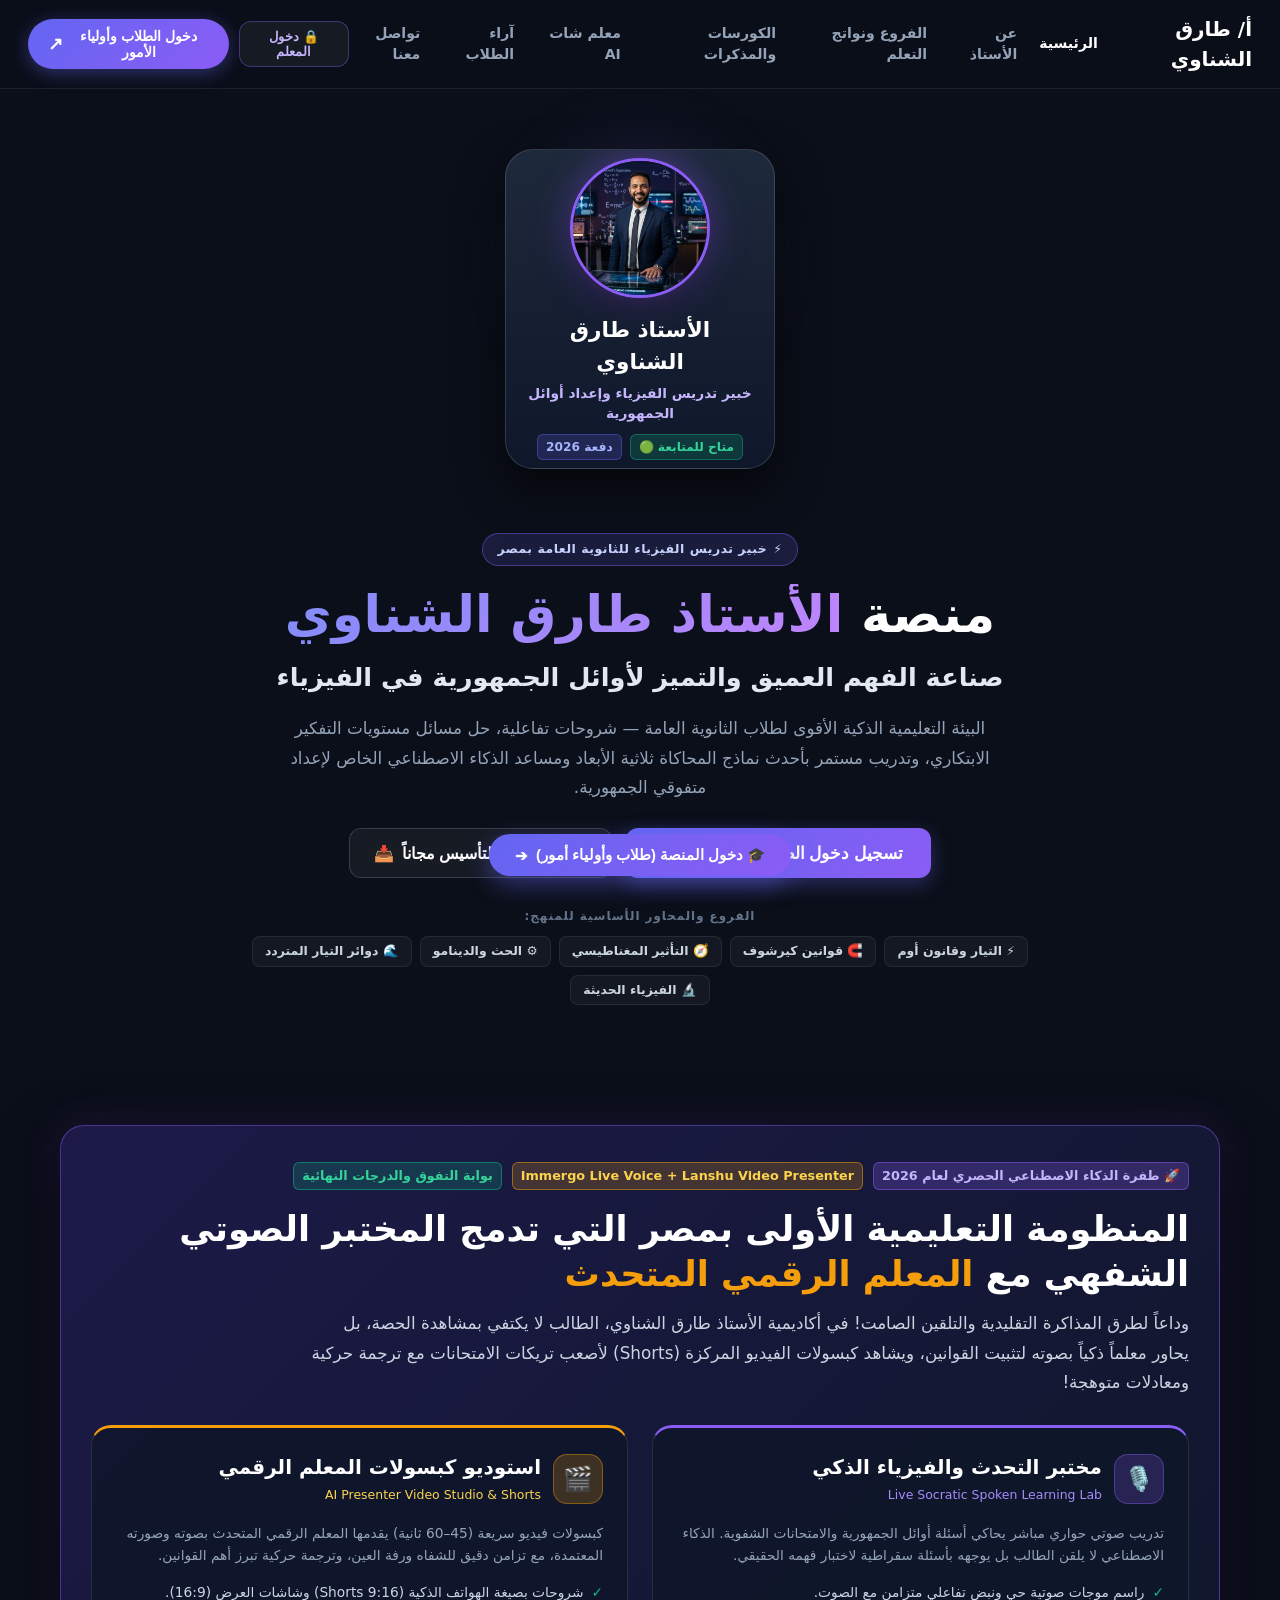
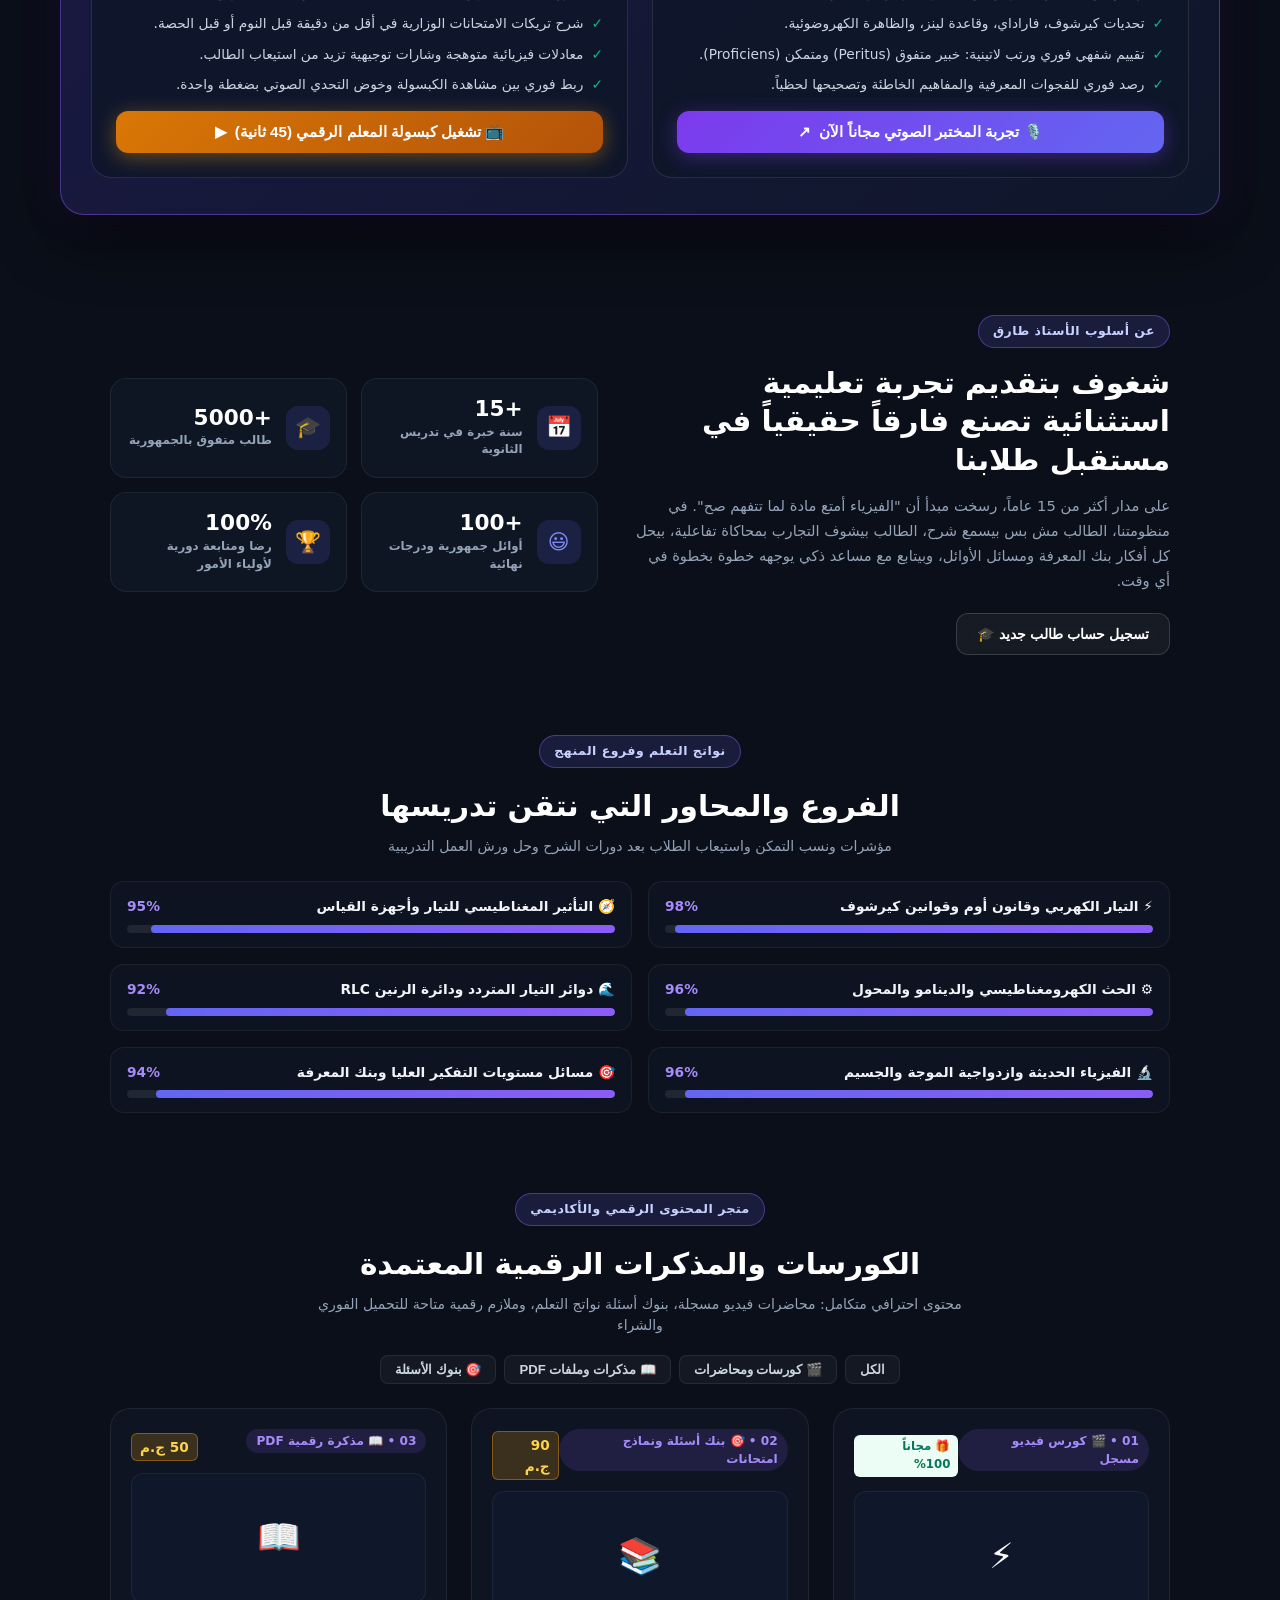
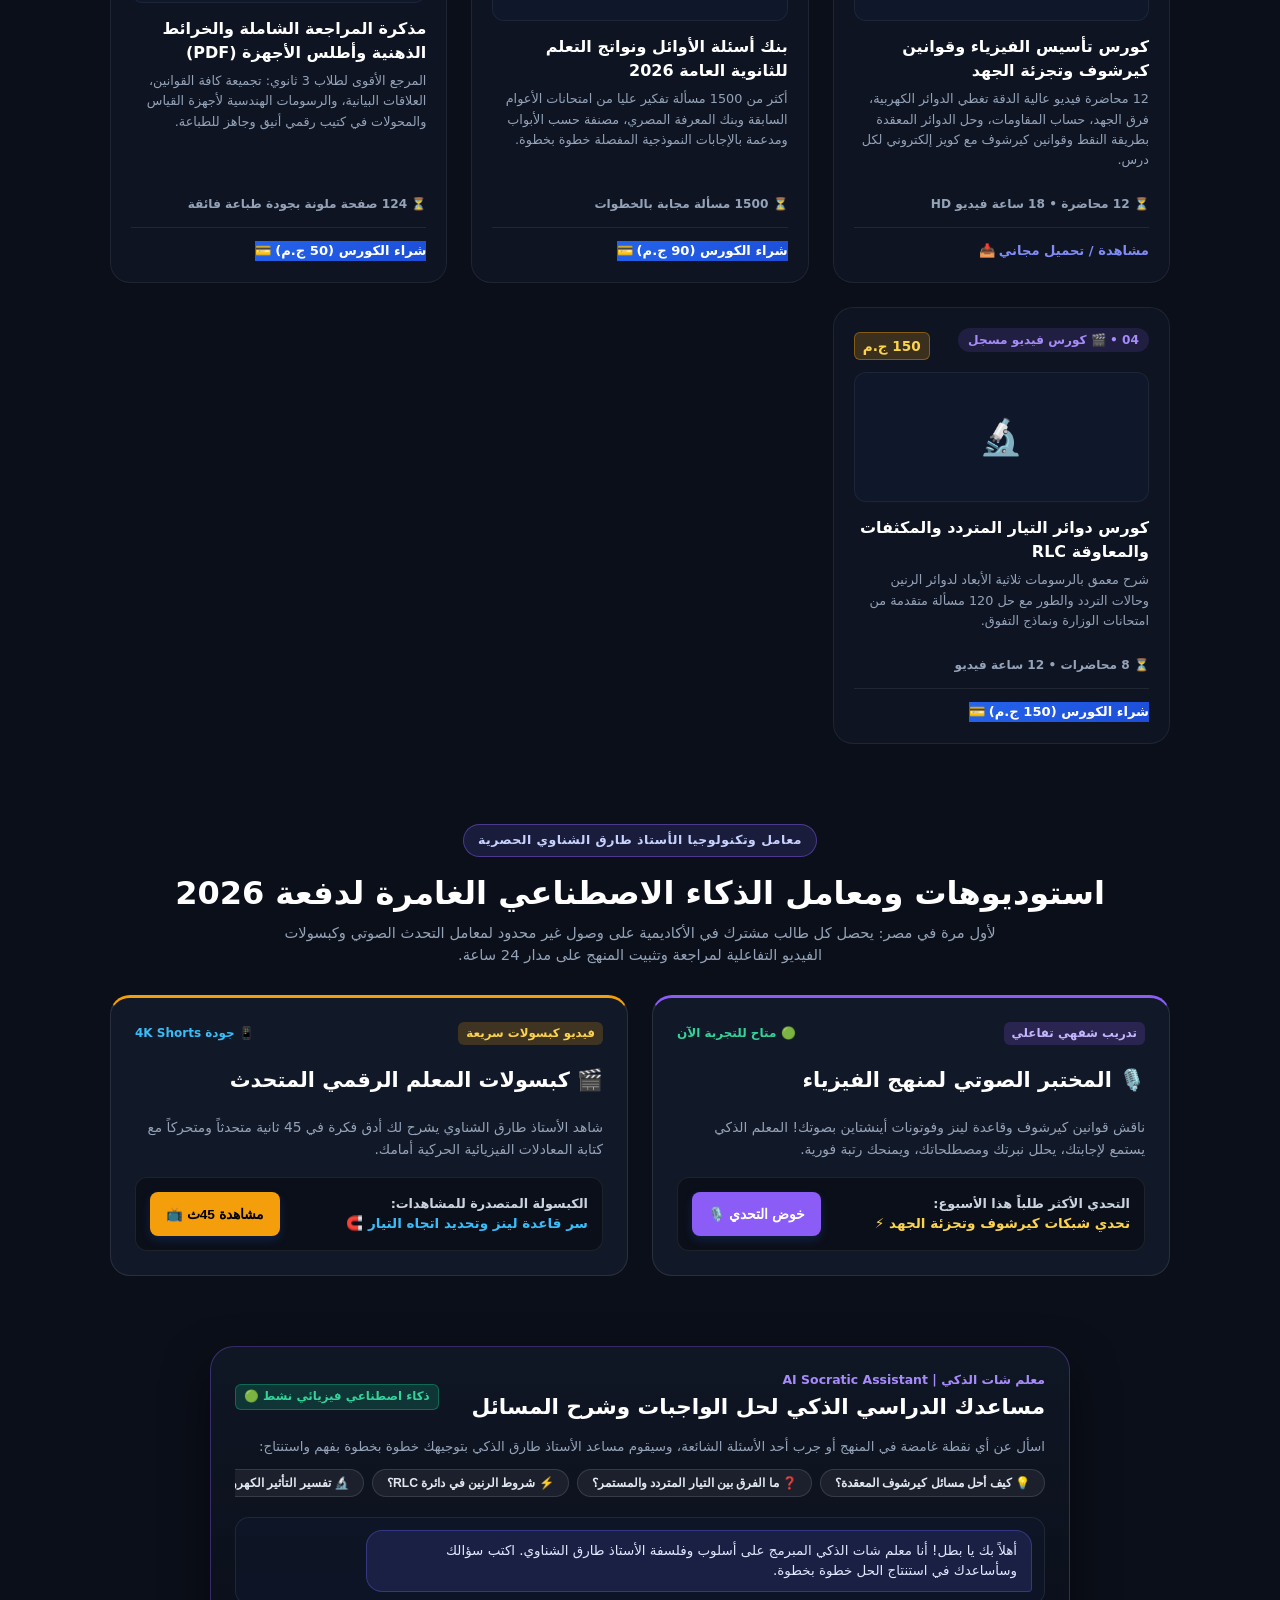
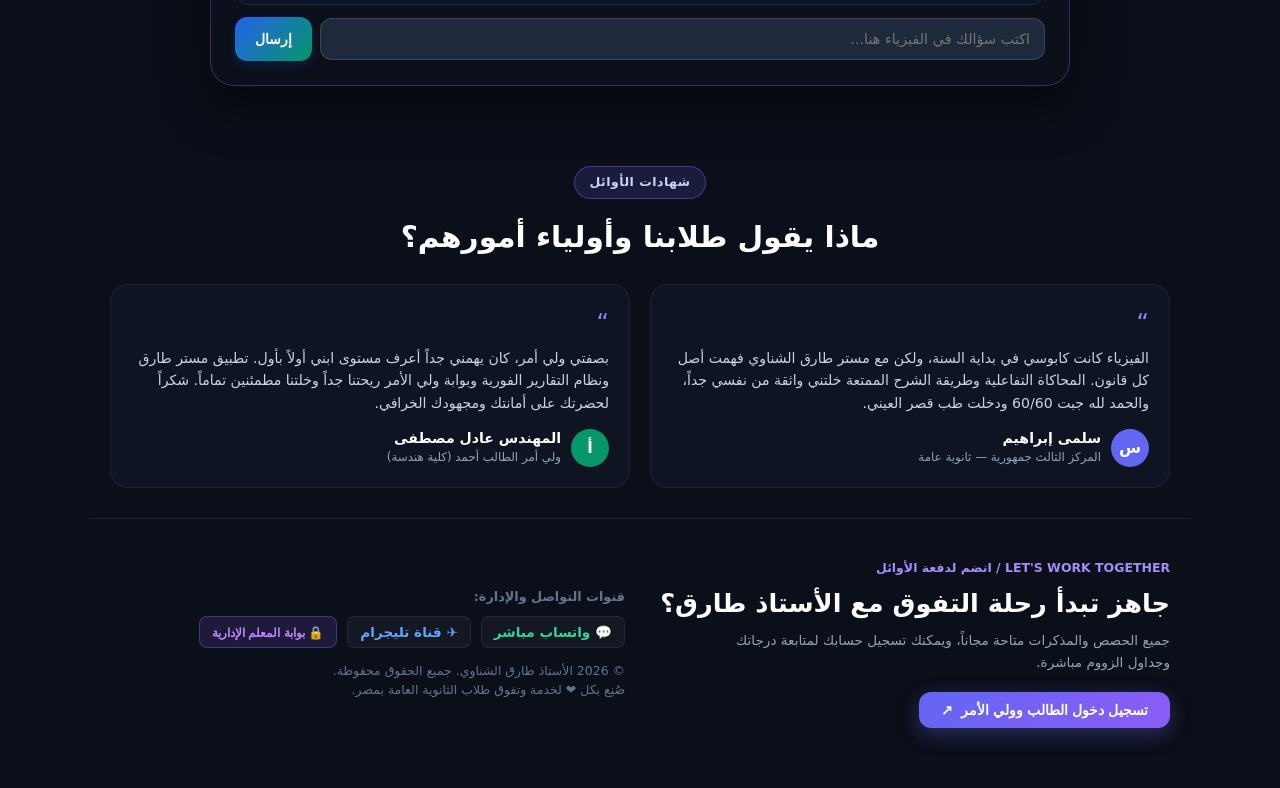
==== commit 6050ec00: "feat(marketing): launch aggressive promotion of Immergo voice lab and Lanshu presenter video across " ====
--- a/index.html
+++ b/index.html
@@ -170,6 +170,96 @@
       </div>
     </section>
 
+    <!-- ==========================================================================
+         PROMO SHOWCASE: THE 2026 AI LEARNING REVOLUTION (VOICE LAB + PRESENTER VIDEO)
+         Heavily promoting Immergo Voice Lab & Lanshu Presenter Engine as core selling points
+         ========================================================================== -->
+    <section id="promo-revolution-showcase" class="promo-revolution-section">
+      <div class="promo-main-banner">
+        
+        <div class="promo-badge-strip">
+          <span class="badge" style="background: rgba(139, 92, 246, 0.25); color: #C4B5FD; border: 1px solid rgba(139, 92, 246, 0.5); font-size: 0.8rem; font-weight: 800;">
+            🚀 طفرة الذكاء الاصطناعي الحصري لعام 2026
+          </span>
+          <span class="badge" style="background: rgba(245, 158, 11, 0.2); color: #FCD34D; border: 1px solid rgba(245, 158, 11, 0.5); font-size: 0.8rem; font-weight: 800;">
+            Immergo Live Voice + Lanshu Video Presenter
+          </span>
+          <span class="badge" style="background: rgba(16, 185, 129, 0.2); color: #34D399; border: 1px solid rgba(16, 185, 129, 0.5); font-size: 0.8rem; font-weight: 800;">
+            بوابة التفوق والدرجات النهائية
+          </span>
+        </div>
+
+        <h2 style="font-size: 2.2rem; font-weight: 900; color: #FFFFFF; line-height: 1.3; margin-bottom: 12px;">
+          المنظومة التعليمية الأولى بمصر التي تدمج <span class="highlight-purple">المختبر الصوتي الشفهي</span> مع <span style="color: #F59E0B;">المعلم الرقمي المتحدث</span>
+        </h2>
+
+        <p style="font-size: 1.05rem; color: #CBD5E1; line-height: 1.75; max-width: 880px; margin-bottom: 20px;">
+          وداعاً لطرق المذاكرة التقليدية والتلقين الصامت! في أكاديمية الأستاذ طارق الشناوي، الطالب لا يكتفي بمشاهدة الحصة، بل يحاور معلماً ذكياً بصوته لتثبيت القوانين، ويشاهد كبسولات الفيديو المركزة (Shorts) لأصعب تريكات الامتحانات مع ترجمة حركية ومعادلات متوهجة!
+        </p>
+
+        <!-- 2 Column Feature Cards Grid -->
+        <div class="promo-grid-2col">
+          
+          <!-- Pillar 1: Immersive Live Voice Lab -->
+          <div class="promo-feature-card voice-card">
+            <div class="promo-card-icon-header">
+              <div class="promo-icon-circle voice">🎙️</div>
+              <div>
+                <h3 style="font-size: 1.25rem; font-weight: 800; color: #FFFFFF; margin: 0;">مختبر التحدث والفيزياء الذكي</h3>
+                <span style="font-size: 0.78rem; color: #A78BFA;">Live Socratic Spoken Learning Lab</span>
+              </div>
+            </div>
+
+            <p style="font-size: 0.86rem; color: #94A3B8; line-height: 1.6; margin: 0;">
+              تدريب صوتي حواري مباشر يحاكي أسئلة أوائل الجمهورية والامتحانات الشفوية. الذكاء الاصطناعي لا يلقن الطالب بل يوجهه بأسئلة سقراطية لاختبار فهمه الحقيقي.
+            </p>
+
+            <ul class="promo-card-bullets">
+              <li><span class="check-icon">✓</span> <span>راسم موجات صوتية حي ونبض تفاعلي متزامن مع الصوت.</span></li>
+              <li><span class="check-icon">✓</span> <span>تحديات كيرشوف، فاراداي، وقاعدة لينز، والظاهرة الكهروضوئية.</span></li>
+              <li><span class="check-icon">✓</span> <span>تقييم شفهي فوري ورتب لاتينية: خبير متفوق (Peritus) ومتمكن (Proficiens).</span></li>
+              <li><span class="check-icon">✓</span> <span>رصد فوري للفجوات المعرفية والمفاهيم الخاطئة وتصحيحها لحظياً.</span></li>
+            </ul>
+
+            <button type="button" class="btn-promo-cta purple" onclick="openImmersiveVoiceLabModal()">
+              <span>🎙️ تجربة المختبر الصوتي مجاناً الآن</span>
+              <span>↗</span>
+            </button>
+          </div>
+
+          <!-- Pillar 2: Lanshu Presenter Video Capsules -->
+          <div class="promo-feature-card video-card">
+            <div class="promo-card-icon-header">
+              <div class="promo-icon-circle video">🎬</div>
+              <div>
+                <h3 style="font-size: 1.25rem; font-weight: 800; color: #FFFFFF; margin: 0;">استوديو كبسولات المعلم الرقمي</h3>
+                <span style="font-size: 0.78rem; color: #FCD34D;">AI Presenter Video Studio & Shorts</span>
+              </div>
+            </div>
+
+            <p style="font-size: 0.86rem; color: #94A3B8; line-height: 1.6; margin: 0;">
+              كبسولات فيديو سريعة (45–60 ثانية) يقدمها المعلم الرقمي المتحدث بصوته وصورته المعتمدة، مع تزامن دقيق للشفاه ورفة العين، وترجمة حركية تبرز أهم القوانين.
+            </p>
+
+            <ul class="promo-card-bullets">
+              <li><span class="check-icon">✓</span> <span>شروحات بصيغة الهواتف الذكية (Shorts 9:16) وشاشات العرض (16:9).</span></li>
+              <li><span class="check-icon">✓</span> <span>شرح تريكات الامتحانات الوزارية في أقل من دقيقة قبل النوم أو قبل الحصة.</span></li>
+              <li><span class="check-icon">✓</span> <span>معادلات فيزيائية متوهجة وشارات توجيهية تزيد من استيعاب الطالب.</span></li>
+              <li><span class="check-icon">✓</span> <span>ربط فوري بين مشاهدة الكبسولة وخوض التحدي الصوتي بضغطة واحدة.</span></li>
+            </ul>
+
+            <button type="button" class="btn-promo-cta gold" onclick="openCapsulePlayerModal('capsule-lenz-rule')">
+              <span>📺 تشغيل كبسولة المعلم الرقمي (45 ثانية)</span>
+              <span>▶</span>
+            </button>
+          </div>
+
+        </div>
+
+      </div>
+    </section>
+
+
     <!-- 3. About & Stats Section -->
     <section id="about-section" class="showcase-stats-section">
       <div>
@@ -319,6 +409,66 @@
         <!-- Dynamically populated by renderPortfolioDigitalStore() -->
       </div>
     </section>
+
+    <!-- ==========================================================================
+         SECTION 5.5: EXCLUSIVE AI STUDIOS & LABS SHOWCASE (PORTFOLIO PROMOTION)
+         ========================================================================== -->
+    <section id="ai-studios-portfolio-section" style="max-width: 1100px; margin: 0 auto; padding: 40px 20px;">
+      <div style="text-align: center; margin-bottom: 28px;">
+        <div class="pill-teacher-role">معامل وتكنولوجيا الأستاذ طارق الشناوي الحصرية</div>
+        <h2 style="font-size: 2rem; font-weight: 900; color: #FFFFFF; line-height: 1.3; margin-bottom: 8px;">
+          استوديوهات ومعامل الذكاء الاصطناعي الغامرة لدفعة 2026
+        </h2>
+        <p style="font-size: 0.92rem; color: #94A3B8; max-width: 720px; margin: 0 auto;">
+          لأول مرة في مصر: يحصل كل طالب مشترك في الأكاديمية على وصول غير محدود لمعامل التحدث الصوتي وكبسولات الفيديو التفاعلية لمراجعة وتثبيت المنهج على مدار 24 ساعة.
+        </p>
+      </div>
+
+      <div class="promo-grid-2col">
+        <!-- Interactive Preview Card 1: Voice Lab -->
+        <div class="promo-feature-card voice-card" style="background: #111827;">
+          <div style="display: flex; justify-content: space-between; align-items: center;">
+            <span class="badge" style="background: rgba(139, 92, 246, 0.2); color: #C4B5FD;">تدريب شفهي تفاعلي</span>
+            <span style="font-size: 0.75rem; color: #34D399; font-weight: 700;">🟢 متاح للتجربة الآن</span>
+          </div>
+          <h3 style="font-size: 1.3rem; font-weight: 900; color: #FFFFFF; margin: 4px 0;">🎙️ المختبر الصوتي لمنهج الفيزياء</h3>
+          <p style="font-size: 0.86rem; color: #94A3B8; line-height: 1.6;">
+            ناقش قوانين كيرشوف وقاعدة لينز وفوتونات أينشتاين بصوتك! المعلم الذكي يستمع لإجابتك، يحلل نبرتك ومصطلحاتك، ويمنحك رتبة فورية.
+          </p>
+          <div style="background: #0B0F19; border: 1px solid rgba(255,255,255,0.08); border-radius: 12px; padding: 14px; display: flex; align-items: center; justify-content: space-between;">
+            <div>
+              <div style="font-size: 0.8rem; color: #CBD5E1; font-weight: 700;">التحدي الأكثر طلباً هذا الأسبوع:</div>
+              <div style="font-size: 0.85rem; color: #FCD34D; font-weight: 800;">تحدي شبكات كيرشوف وتجزئة الجهد ⚡</div>
+            </div>
+            <button type="button" class="btn btn-primary" onclick="openImmersiveVoiceLabModal()" style="background: #8B5CF6; border:none; padding: 8px 16px; border-radius: 8px; font-weight:800; cursor:pointer; color:#fff;">
+              خوض التحدي 🎙️
+            </button>
+          </div>
+        </div>
+
+        <!-- Interactive Preview Card 2: Presenter Video Capsules -->
+        <div class="promo-feature-card video-card" style="background: #111827;">
+          <div style="display: flex; justify-content: space-between; align-items: center;">
+            <span class="badge" style="background: rgba(245, 158, 11, 0.2); color: #FCD34D;">فيديو كبسولات سريعة</span>
+            <span style="font-size: 0.75rem; color: #38BDF8; font-weight: 700;">📱 جودة 4K Shorts</span>
+          </div>
+          <h3 style="font-size: 1.3rem; font-weight: 900; color: #FFFFFF; margin: 4px 0;">🎬 كبسولات المعلم الرقمي المتحدث</h3>
+          <p style="font-size: 0.86rem; color: #94A3B8; line-height: 1.6;">
+            شاهد الأستاذ طارق الشناوي يشرح لك أدق فكرة في 45 ثانية متحدثاً ومتحركاً مع كتابة المعادلات الفيزيائية الحركية أمامك.
+          </p>
+          <div style="background: #0B0F19; border: 1px solid rgba(255,255,255,0.08); border-radius: 12px; padding: 14px; display: flex; align-items: center; justify-content: space-between;">
+            <div>
+              <div style="font-size: 0.8rem; color: #CBD5E1; font-weight: 700;">الكبسولة المتصدرة للمشاهدات:</div>
+              <div style="font-size: 0.85rem; color: #38BDF8; font-weight: 800;">سر قاعدة لينز وتحديد اتجاه التيار 🧲</div>
+            </div>
+            <button type="button" class="btn btn-primary" onclick="openCapsulePlayerModal('capsule-lenz-rule')" style="background: #F59E0B; border:none; padding: 8px 16px; border-radius: 8px; font-weight:800; cursor:pointer; color:#000;">
+              مشاهدة 45ث 📺
+            </button>
+          </div>
+        </div>
+      </div>
+    </section>
+
 
     <!-- 6. Integrated Mo3lem Chat Section (Inspired by mo3lem.chat) -->
     <section id="mo3lem-chat-section" class="mo3lem-chat-section">
@@ -530,6 +680,9 @@
             </button>
             <button class="desktop-tab-btn" onclick="switchTeacherTab('tab-ai-voice-lab', this)" style="border: 1px solid rgba(139, 92, 246, 0.4); color: #C4B5FD;">
               <span>🎙️</span><span>المختبر الصوتي وتخصيص المنهج</span>
+            </button>
+            <button class="desktop-tab-btn" onclick="switchTeacherTab('tab-ai-presenter-studio', this)" style="border: 1px solid rgba(245, 158, 11, 0.4); color: #FCD34D;">
+              <span>🎬</span><span>استوديو المعلم الرقمي (AI Presenter)</span>
             </button>
             <button class="desktop-tab-btn" onclick="switchTeacherTab('tab-curriculum-brain', this)">
               <span>🧠</span><span>مركز تغذية المنهج والمعرفة</span>
@@ -1510,6 +1663,153 @@
           </div>
 
 
+        
+          <!-- ==================== AI PRESENTER VIDEO STUDIO (LANSHU INTEGRATION) ==================== -->
+          <div id="tab-ai-presenter-studio" class="m-tab-pane tab-pane" style="display: none;">
+            <div class="m-card" style="border: 1.5px solid rgba(245, 158, 11, 0.4); background: linear-gradient(135deg, rgba(15, 23, 42, 0.98), rgba(30, 27, 75, 0.95)); box-shadow: 0 10px 40px rgba(0, 0, 0, 0.6);">
+              
+              <!-- Studio Header -->
+              <div class="m-card-header" style="border-bottom: 1px solid rgba(255, 255, 255, 0.1); padding-bottom: 16px; margin-bottom: 20px;">
+                <div style="display: flex; align-items: center; gap: 12px;">
+                  <span style="font-size: 2rem;">🎬</span>
+                  <div>
+                    <h2 class="m-card-title" style="color: #FFFFFF; font-size: 1.35rem; display: flex; align-items: center; gap: 8px;">
+                      استوديو المعلم الرقمي لتوليد كبسولات الفيديو بالذكاء الاصطناعي
+                      <span class="badge" style="background: rgba(245, 158, 11, 0.2); color: #FCD34D; border: 1px solid rgba(245, 158, 11, 0.5); font-size: 0.75rem;">Lanshu Presenter Engine</span>
+                    </h2>
+                    <span style="font-size: 0.85rem; color: #CBD5E1;">
+                      حوّل أي مفهوم أو مسألة فيزيائية إلى كبسولة فيديو احترافية متحدثة بصوتك وصورتك الرقمية (Shorts 9:16 أو شاشة عرض 16:9) مع ترجمة حركية ومعادلات متوهجة بضغطة زر واحدة!
+                    </span>
+                  </div>
+                </div>
+              </div>
+
+              <!-- Studio Main 2-Column Workstation -->
+              <div class="presenter-studio-wrap">
+                
+                <!-- Left Column: Video Stage & Player -->
+                <div class="presenter-stage-card">
+                  <div style="display: flex; justify-content: space-between; width: 100%; align-items: center; margin-bottom: 12px;">
+                    <span style="font-weight: 800; font-size: 0.9rem; color: #F8FAFC;">🎥 مسرح المعاينة المباشرة (Live Preview)</span>
+                    <div class="aspect-toggle-group">
+                      <button type="button" class="aspect-btn active" id="btn-aspect-9-16" onclick="setStudioAspect('9:16')">📱 Shorts 9:16</button>
+                      <button type="button" class="aspect-btn" id="btn-aspect-16-9" onclick="setStudioAspect('16:9')">🖥️ Landscape 16:9</button>
+                    </div>
+                  </div>
+
+                  <!-- Canvas Stage -->
+                  <div class="presenter-canvas-container aspect-9-16" id="studio-canvas-wrap">
+                    <canvas id="canvas-presenter-studio"></canvas>
+                  </div>
+
+                  <!-- Player Control Bar -->
+                  <div class="presenter-player-bar">
+                    <div class="presenter-seek-row">
+                      <input type="range" class="presenter-seek-slider" id="studio-seek-slider" min="0" max="45" step="0.5" value="0" oninput="seekStudioVideo(this.value)">
+                      <span class="presenter-time-label" id="studio-time-display">00:00 / 00:45</span>
+                    </div>
+                    <div class="presenter-actions-row">
+                      <div style="display: flex; gap: 8px;">
+                        <button type="button" class="btn-presenter-play" id="btn-studio-play" onclick="toggleStudioPlayback()">
+                          <span id="studio-play-icon">▶️</span>
+                          <span id="studio-play-text">تشغيل المعاينة الحية</span>
+                        </button>
+                        <button type="button" class="btn" onclick="stopStudioPlayback()" style="background: rgba(255,255,255,0.1); color: #fff; padding: 8px 12px; border-radius: 8px; border:none; cursor:pointer;">
+                          ⏹️ إعادة
+                        </button>
+                      </div>
+                      <button type="button" class="btn-presenter-export" onclick="exportCurrentStudioVideo()">
+                        <span>📥 تصدير وتحميل الفيديو (Export MP4)</span>
+                      </button>
+                    </div>
+                  </div>
+                </div>
+
+                <!-- Right Column: Director Controls & Script Editor -->
+                <div class="presenter-editor-panel">
+                  <h3 style="color: #FCD34D; font-size: 1.05rem; margin-bottom: 4px; display: flex; align-items: center; gap: 6px;">
+                    <span>⚙️</span> توجيهات المخرج وصياغة المحتوى
+                  </h3>
+                  <p style="font-size: 0.78rem; color: #94A3B8; margin-bottom: 12px;">
+                    اختر المفهوم أو اكتب الفكرة، ودع الذكاء الاصطناعي يصيغ النص الكامل وضبط التوقيت الحركي.
+                  </p>
+
+                  <!-- 1-Click AI Script Generator -->
+                  <div class="presenter-input-group">
+                    <label>💡 توليد فوري لنص الكبسولة بالذكاء الاصطناعي:</label>
+                    <div style="display: flex; gap: 8px;">
+                      <input type="text" class="presenter-input" id="studio-ai-prompt-input" placeholder="مثال: قاعدة لينز، شبكات كيرشوف، تقرير أسبوعي..." style="flex: 1;">
+                      <button type="button" class="btn btn-primary" onclick="generateStudioScriptAI()" style="background: #8B5CF6; border:none; padding: 8px 14px; border-radius: 8px; font-weight:700; cursor:pointer; color:#fff;">
+                        ⚡ صياغة
+                      </button>
+                    </div>
+                  </div>
+
+                  <!-- Title & Topic -->
+                  <div class="presenter-input-group">
+                    <label>عنوان الكبسولة:</label>
+                    <input type="text" class="presenter-input" id="studio-capsule-title" value="كبسولة قاعدة لينز وتحديد اتجاه التيار">
+                  </div>
+
+                  <!-- Badge / Hook -->
+                  <div class="presenter-input-group">
+                    <label>الشارة العلوية المميزة (Badge):</label>
+                    <input type="text" class="presenter-input" id="studio-capsule-badge" value="الثانوية العامة — سؤال مضمون في الامتحان">
+                  </div>
+
+                  <!-- Formula / Key takeaway -->
+                  <div class="presenter-input-group">
+                    <label>المعادلة الفيزيائية أو الفكرة المحورية المتوهجة:</label>
+                    <input type="text" class="presenter-input" id="studio-capsule-formula" value="e.m.f = -N (ΔΦ / Δt)" dir="ltr" style="text-align: left;">
+                  </div>
+
+                  <!-- Background Theme -->
+                  <div class="presenter-input-group">
+                    <label>ثيم وخلفية الاستوديو:</label>
+                    <select class="presenter-select" id="studio-capsule-theme" onchange="changeStudioTheme(this.value)">
+                      <option value="dark_lab">المعمل الكهرومغناطيسي المتوهج (Dark Lab)</option>
+                      <option value="chalkboard">السبورة الكلاسيكية الخضراء (Green Chalkboard)</option>
+                      <option value="cyber_studio">الاستوديو السيبراني الحديث (Cyber Studio)</option>
+                      <option value="blueprint">المخطط الهندسي الأزرق (Blueprint)</option>
+                    </select>
+                  </div>
+
+                  <!-- Script Textarea -->
+                  <div class="presenter-input-group">
+                    <label>النص المنطوق للكبسولة (Spoken Narration Script):</label>
+                    <textarea class="presenter-textarea" id="studio-capsule-script" rows="4" style="line-height: 1.5;">أهلاً بكم يا أبطال الثانوية العامة! قاعدة لينز ببساطة: التيار المستحث دائماً يعاكس التغير في الفيض المسبب له. لو المغناطيس بيقرب بقطب شمالي، الملف هيعمل قطب شمالي يقاومه بالتنافر! ولو بيبعد هيعمل جنوبي يمسكه بالتجاذب! تذكروا دائماً: إشارة السالب في قانون فاراداي هي قاعدة لينز.</textarea>
+                  </div>
+
+                  <!-- Action Buttons -->
+                  <div style="display: flex; gap: 10px; margin-top: 8px;">
+                    <button type="button" class="btn btn-secondary" onclick="updateStudioPreviewFromInputs()" style="flex: 1; padding: 10px; background: #374151; color:#fff; border:none; border-radius: 8px; font-weight:700; cursor:pointer;">
+                      🔄 تحديث المعاينة
+                    </button>
+                    <button type="button" class="btn btn-primary" onclick="publishStudioCapsule()" style="flex: 1.5; padding: 10px; background: linear-gradient(135deg, #10B981, #059669); color:#fff; border:none; border-radius: 8px; font-weight:800; cursor:pointer; box-shadow: 0 4px 15px rgba(16, 185, 129, 0.4);">
+                      🚀 نشر للطلاب وأولياء الأمور
+                    </button>
+                  </div>
+                </div>
+
+              </div>
+
+              <!-- Published Capsules Gallery for Teacher -->
+              <div style="margin-top: 32px; border-top: 1px solid rgba(255, 255, 255, 0.1); padding-top: 20px;">
+                <div style="display: flex; justify-content: space-between; align-items: center; margin-bottom: 14px;">
+                  <h3 style="color: #F8FAFC; font-size: 1.15rem; display: flex; align-items: center; gap: 8px;">
+                    <span>📚</span> كبسولات الفيديو المنشورة في لوحة الطالب وولي الأمر
+                  </h3>
+                  <span class="badge" id="teacher-capsules-count-badge" style="background: rgba(99, 102, 241, 0.2); color: #A5B4FC; border: 1px solid rgba(99, 102, 241, 0.4);">4 كبسولات نشطة</span>
+                </div>
+                <div class="video-capsule-grid" id="teacher-capsules-grid">
+                  <!-- Dynamically Rendered -->
+                </div>
+              </div>
+
+            </div>
+          </div>
+
+
         </section>
 
         <!-- ==================== 2. STUDENT PORTAL (STRICTLY ISOLATED) ==================== -->
@@ -1718,6 +2018,24 @@
               </div>
 
               
+              
+              <!-- ==================== AI VIDEO CAPSULES (STUDENT VIEW) ==================== -->
+              <div class="m-card" style="background: #111827; border: 1.5px solid rgba(245, 158, 11, 0.35); box-shadow: 0 10px 25px rgba(0,0,0,0.5); margin-bottom: 16px;">
+                <div class="m-card-header" style="display: flex; justify-content: space-between; align-items: center;">
+                  <div style="display: flex; align-items: center; gap: 10px;">
+                    <span style="font-size: 1.5rem;">📺</span>
+                    <div>
+                      <h3 class="m-card-title" style="color: #FFFFFF; font-size: 1.05rem;">كبسولات الفيديو التعليمية الذكية</h3>
+                      <span style="font-size: 0.72rem; color: #FCD34D;">شروحات سريعة مرئية (Shorts) يقدمها المعلم الرقمي قبل دخول المختبر الصوتي</span>
+                    </div>
+                  </div>
+                  <span class="badge" style="background: rgba(245, 158, 11, 0.18); color: #FBBF24; border: 1px solid rgba(245, 158, 11, 0.4);">كبسولات 45 ثانية ⚡</span>
+                </div>
+                <div class="video-capsule-grid" id="student-capsules-grid">
+                  <!-- Dynamically populated -->
+                </div>
+              </div>
+
               <!-- ==================== IMMERSIVE LIVE AI VOICE LAB (STUDENT ENTRY) ==================== -->
               <div class="m-card" style="background: linear-gradient(135deg, rgba(99, 102, 241, 0.22), rgba(139, 92, 246, 0.28)); border: 1.5px solid rgba(139, 92, 246, 0.5); box-shadow: 0 10px 30px rgba(99, 102, 241, 0.2); position: relative; overflow: hidden; margin-bottom: 16px;">
                 <div style="position: absolute; top: -20px; left: -20px; width: 120px; height: 120px; background: radial-gradient(circle, rgba(139, 92, 246, 0.4) 0%, transparent 70%); pointer-events: none;"></div>
@@ -1787,6 +2105,47 @@
         <!-- ==================== 3. PARENT PORTAL (STRICTLY ISOLATED) ==================== -->
         <section id="portal-parent" class="portal-view">
 
+          
+          <!-- ==================== PARENT SUPER TRUST & VALUE PROMO CARD ==================== -->
+          <div class="parent-super-trust-card">
+            <div style="display: flex; justify-content: space-between; align-items: flex-start; flex-wrap: wrap; gap: 10px;">
+              <div>
+                <span class="parent-trust-badge">🛡️ رعاية تعليمية استثنائية لابنكم — توفير آلاف الجنيهات وضمان التفوق</span>
+                <h3 style="color: #FFFFFF; font-size: 1.25rem; font-weight: 900; margin: 4px 0;">
+                  منظومة الأستاذ طارق الشناوي الذكية ترافق ابنكم بالصوت والصورة 24 ساعة يومياً
+                </h3>
+                <p style="color: #CBD5E1; font-size: 0.85rem; line-height: 1.6; margin-top: 6px; max-width: 760px;">
+                  أهلاً بحضرتك يا فندم! نفخر بأن نوفر لابنكم في هذه المرحلة المصيرية منظومة ذكاء اصطناعي صوتية ومرئية متكاملة تضمن له التدريب الشفهي المستمر، وتحميه من تشتت الدروس الخصوصية المرهقة، وتمنحكم إحاطة وتقارير دورية لا تنقطع.
+                </p>
+              </div>
+              <div style="display: flex; gap: 8px; flex-wrap: wrap;">
+                <button type="button" class="btn btn-secondary" onclick="openCapsulePlayerModal('capsule-parent-briefing')" style="background: rgba(139, 92, 246, 0.25); border: 1px solid #8B5CF6; color: #C4B5FD; font-size: 0.82rem; padding: 8px 14px; border-radius: 10px; font-weight: 700; cursor: pointer;">
+                  🎬 رسالة المعلم المرئية لحضرتك
+                </button>
+                <button type="button" class="btn btn-primary" onclick="openImmersiveVoiceLabModal()" style="background: linear-gradient(135deg, #10B981, #059669); border:none; color: #fff; font-size: 0.82rem; padding: 8px 14px; border-radius: 10px; font-weight: 800; cursor: pointer;">
+                  🎙️ فحص أداء ابنك في المختبر
+                </button>
+              </div>
+            </div>
+
+            <!-- 3 Trust Pillars -->
+            <div class="parent-trust-reasons-grid">
+              <div class="parent-trust-reason-item">
+                <strong><span>🎙️</span> تدريب شفهي يقضي على رهبة الامتحان</strong>
+                <p>ابنك يتعود على نطق القوانين وتفسيرها بالصوت أمام المعلم الذكي حتى تصبح الإجابة النموذجية طبيعة ثانية لديه.</p>
+              </div>
+              <div class="parent-trust-reason-item">
+                <strong><span>🎬</span> كبسولات فيديو مركزة للمراجعة السريعة</strong>
+                <p>كبسولات مدتها دقيقة بصوت وصورة المعلم الرقمي تراجع أهم الأفكار وتوفر ساعات المراجعة الطويلة.</p>
+              </div>
+              <div class="parent-trust-reason-item">
+                <strong><span>🤖</span> مستشار ذكي في خدمتكم دائماً</strong>
+                <p>إجابة فورية لحضرتك في أي وقت عن مستوى ابنك ودرجاته وجدول امتحاناته وفقاً لتعليمات مستر طارق شخصياً.</p>
+              </div>
+            </div>
+          </div>
+
+
           <!-- Parent Zero-Trust Linking Header -->
           <div id="parent-linking-box" class="parent-locked-banner">
             <div style="font-size: 1.8rem; margin-bottom: 4px;">🛡️</div>
@@ -1855,6 +2214,24 @@
           </div>
 
           
+            
+              <!-- ==================== WEEKLY AI VIDEO BRIEFING (PARENT VIEW) ==================== -->
+              <div class="m-card" style="background: linear-gradient(135deg, rgba(15, 23, 42, 0.95), rgba(30, 27, 75, 0.9)); border: 1.5px solid rgba(139, 92, 246, 0.4); box-shadow: 0 10px 25px rgba(0,0,0,0.5); margin-bottom: 16px;">
+                <div class="m-card-header">
+                  <div style="display: flex; align-items: center; gap: 10px;">
+                    <span style="font-size: 1.5rem;">🎬</span>
+                    <div>
+                      <h3 class="m-card-title" style="color: #FFFFFF; font-size: 1.05rem;">الرسائل والتوجيهات الأسبوعية المرئية من المعلم</h3>
+                      <span style="font-size: 0.72rem; color: #C4B5FD;">إحاطة دورية بالصوت والصورة لولي الأمر حول مستوى الطلاب ومواعيد الامتحانات</span>
+                    </div>
+                  </div>
+                  <span class="badge" style="background: rgba(16, 185, 129, 0.2); color: #34D399; border: 1px solid rgba(16, 185, 129, 0.4);">فيديو موثق 🎥</span>
+                </div>
+                <div class="video-capsule-grid" id="parent-capsules-grid">
+                  <!-- Dynamically populated -->
+                </div>
+              </div>
+
             <!-- ==================== CHILD VOICE LAB REPORT (PARENT VIEW) ==================== -->
             <div class="m-card" style="border-color: rgba(139, 92, 246, 0.35); background: linear-gradient(135deg, rgba(15, 23, 42, 0.95), rgba(30, 27, 75, 0.3));">
               <div class="m-card-header">
@@ -2585,6 +2962,8 @@
 
 
   <!-- Scripts: Core Engine then Demo Layer -->
+  <script src="voice-lab-engine.js"></script>
+  <script src="presenter-video-engine.js"></script>
   <script src="app.js?v=20260927_strict_v8"></script>
   
   <!-- MODAL: LIVE TEACHER PHOTO SELECTOR -->
@@ -2789,5 +3168,42 @@
     </div>
   </div>
 
+
+  <!-- ==================== MODAL VIDEO CAPSULE PLAYER ==================== -->
+  <div id="modal-video-capsule-player" class="capsule-modal-overlay">
+    <div class="capsule-modal-box">
+      <div style="width: 100%; display: flex; justify-content: space-between; align-items: center; margin-bottom: 12px;">
+        <div style="display: flex; align-items: center; gap: 8px;">
+          <span style="font-size: 1.3rem;">📺</span>
+          <div>
+            <h3 id="modal-capsule-title" style="color: #fff; font-size: 1rem; margin: 0;">كبسولة فيزيائية</h3>
+            <span id="modal-capsule-subtitle" style="font-size: 0.75rem; color: #94A3B8;">أكاديمية أ/ طارق الشناوي</span>
+          </div>
+        </div>
+        <button type="button" onclick="closeCapsulePlayerModal()" style="background: rgba(255,255,255,0.1); border:none; color:#fff; font-size: 1.2rem; width: 34px; height: 34px; border-radius: 50%; cursor: pointer;">✕</button>
+      </div>
+
+      <div class="presenter-canvas-container aspect-9-16" id="modal-canvas-wrap" style="max-height: 70vh;">
+        <canvas id="canvas-modal-capsule-player"></canvas>
+      </div>
+
+      <div class="presenter-player-bar" style="margin-top: 14px; width: 100%;">
+        <div class="presenter-seek-row">
+          <input type="range" class="presenter-seek-slider" id="modal-seek-slider" min="0" max="45" step="0.5" value="0" oninput="seekModalVideo(this.value)">
+          <span class="presenter-time-label" id="modal-time-display">00:00 / 00:45</span>
+        </div>
+        <div class="presenter-actions-row">
+          <button type="button" class="btn-presenter-play" id="btn-modal-play" onclick="toggleModalPlayback()">
+            <span id="modal-play-icon">▶️</span>
+            <span id="modal-play-text">تشغيل الكبسولة</span>
+          </button>
+          <button type="button" class="btn" onclick="openImmersiveVoiceLabModal(); closeCapsulePlayerModal();" style="background: rgba(139, 92, 246, 0.25); border: 1px solid #8B5CF6; color:#C4B5FD; padding: 6px 14px; border-radius: 8px; font-weight:700; cursor:pointer;">
+            🎙️ الانتقال للمختبر الصوتي لمناقشة هذا الدرس
+          </button>
+        </div>
+      </div>
+    </div>
+  </div>
+
 </body>
 </html>
--- a/style.css
+++ b/style.css
@@ -3281,3 +3281,593 @@
   padding: 16px;
   margin-top: 14px;
 }
+
+
+/* ==========================================================================
+   AI PRESENTER VIDEO STUDIO & VIDEO CAPSULE STYLES
+   Inspired by Lanshu (lanshu-create-ai-presenter-video) Architecture
+   ========================================================================== */
+
+/* 1. Main Studio Layout */
+.presenter-studio-wrap {
+  display: grid;
+  grid-template-columns: 1fr 380px;
+  gap: 24px;
+  margin-top: 16px;
+}
+
+@media (max-width: 992px) {
+  .presenter-studio-wrap {
+    grid-template-columns: 1fr;
+  }
+}
+
+.presenter-stage-card {
+  background: #0B0F19;
+  border: 1px solid rgba(139, 92, 246, 0.3);
+  border-radius: 20px;
+  padding: 20px;
+  display: flex;
+  flex-direction: column;
+  align-items: center;
+  box-shadow: 0 10px 30px rgba(0, 0, 0, 0.5);
+  position: relative;
+}
+
+.presenter-canvas-container {
+  position: relative;
+  border-radius: 16px;
+  overflow: hidden;
+  box-shadow: 0 15px 35px rgba(0, 0, 0, 0.7), 0 0 20px rgba(124, 58, 237, 0.25);
+  background: #000;
+  display: flex;
+  align-items: center;
+  justify-content: center;
+}
+
+.presenter-canvas-container.aspect-9-16 {
+  width: 320px;
+  height: 568px;
+}
+
+.presenter-canvas-container.aspect-16-9 {
+  width: 100%;
+  max-width: 640px;
+  height: 360px;
+}
+
+.presenter-canvas-container canvas {
+  width: 100%;
+  height: 100%;
+  object-fit: contain;
+  display: block;
+}
+
+/* 2. Studio Player Control Bar */
+.presenter-player-bar {
+  width: 100%;
+  max-width: 640px;
+  margin-top: 16px;
+  background: #1E293B;
+  border: 1px solid rgba(255, 255, 255, 0.1);
+  border-radius: 12px;
+  padding: 12px 16px;
+  display: flex;
+  flex-direction: column;
+  gap: 8px;
+}
+
+.presenter-seek-row {
+  display: flex;
+  align-items: center;
+  gap: 12px;
+}
+
+.presenter-seek-slider {
+  flex: 1;
+  accent-color: #8B5CF6;
+  height: 6px;
+  cursor: pointer;
+}
+
+.presenter-time-label {
+  font-family: monospace;
+  font-size: 13px;
+  color: #94A3B8;
+  min-width: 85px;
+  text-align: center;
+}
+
+.presenter-actions-row {
+  display: flex;
+  align-items: center;
+  justify-content: space-between;
+  flex-wrap: wrap;
+  gap: 8px;
+}
+
+.btn-presenter-play {
+  background: linear-gradient(135deg, #7C3AED, #4F46E5);
+  color: #fff;
+  border: none;
+  border-radius: 8px;
+  padding: 8px 18px;
+  font-weight: 700;
+  cursor: pointer;
+  display: flex;
+  align-items: center;
+  gap: 6px;
+  transition: all 0.2s;
+}
+
+.btn-presenter-play:hover {
+  transform: translateY(-2px);
+  box-shadow: 0 4px 15px rgba(124, 58, 237, 0.4);
+}
+
+.btn-presenter-export {
+  background: #10B981;
+  color: #fff;
+  border: none;
+  border-radius: 8px;
+  padding: 8px 16px;
+  font-weight: 700;
+  cursor: pointer;
+  display: flex;
+  align-items: center;
+  gap: 6px;
+  transition: all 0.2s;
+}
+
+.btn-presenter-export:hover {
+  background: #059669;
+}
+
+/* 3. Controls & Editor Form */
+.presenter-editor-panel {
+  background: #111827;
+  border: 1px solid rgba(255, 255, 255, 0.1);
+  border-radius: 20px;
+  padding: 20px;
+  display: flex;
+  flex-direction: column;
+  gap: 16px;
+}
+
+.presenter-input-group {
+  display: flex;
+  flex-direction: column;
+  gap: 6px;
+}
+
+.presenter-input-group label {
+  font-size: 13px;
+  font-weight: 700;
+  color: #CBD5E1;
+}
+
+.presenter-input,
+.presenter-select,
+.presenter-textarea {
+  background: #1F2937;
+  border: 1px solid #374151;
+  border-radius: 10px;
+  padding: 10px 12px;
+  color: #F9FAFB;
+  font-family: inherit;
+  font-size: 14px;
+  outline: none;
+  transition: border-color 0.2s;
+}
+
+.presenter-input:focus,
+.presenter-select:focus,
+.presenter-textarea:focus {
+  border-color: #8B5CF6;
+}
+
+.aspect-toggle-group {
+  display: flex;
+  gap: 8px;
+}
+
+.aspect-btn {
+  flex: 1;
+  background: #1F2937;
+  border: 1px solid #374151;
+  border-radius: 8px;
+  padding: 8px;
+  color: #9CA3AF;
+  font-size: 12px;
+  font-weight: 700;
+  cursor: pointer;
+  text-align: center;
+}
+
+.aspect-btn.active {
+  background: rgba(139, 92, 246, 0.25);
+  border-color: #8B5CF6;
+  color: #C4B5FD;
+}
+
+/* 4. Capsule Gallery Cards */
+.video-capsule-grid {
+  display: grid;
+  grid-template-columns: repeat(auto-fill, minmax(280px, 1fr));
+  gap: 16px;
+  margin-top: 16px;
+}
+
+.video-capsule-card {
+  background: #1E293B;
+  border: 1px solid rgba(255, 255, 255, 0.08);
+  border-radius: 16px;
+  overflow: hidden;
+  display: flex;
+  flex-direction: column;
+  transition: transform 0.2s, box-shadow 0.2s;
+  cursor: pointer;
+  position: relative;
+}
+
+.video-capsule-card:hover {
+  transform: translateY(-4px);
+  border-color: #8B5CF6;
+  box-shadow: 0 10px 25px rgba(124, 58, 237, 0.25);
+}
+
+.capsule-thumb-wrap {
+  position: relative;
+  width: 100%;
+  height: 160px;
+  background: #0B0F19;
+  display: flex;
+  align-items: center;
+  justify-content: center;
+  overflow: hidden;
+}
+
+.capsule-thumb-img {
+  width: 100%;
+  height: 100%;
+  object-fit: cover;
+  opacity: 0.85;
+}
+
+.capsule-aspect-tag {
+  position: absolute;
+  top: 10px;
+  left: 10px;
+  background: rgba(0, 0, 0, 0.75);
+  color: #38BDF8;
+  font-size: 11px;
+  font-weight: 800;
+  padding: 3px 8px;
+  border-radius: 6px;
+  letter-spacing: 0.5px;
+}
+
+.capsule-duration-tag {
+  position: absolute;
+  bottom: 10px;
+  right: 10px;
+  background: rgba(0, 0, 0, 0.8);
+  color: #F8FAFC;
+  font-size: 11px;
+  padding: 2px 7px;
+  border-radius: 4px;
+  font-family: monospace;
+}
+
+.capsule-play-overlay {
+  position: absolute;
+  width: 44px;
+  height: 44px;
+  border-radius: 50%;
+  background: rgba(124, 58, 237, 0.9);
+  color: #fff;
+  display: flex;
+  align-items: center;
+  justify-content: center;
+  font-size: 18px;
+  box-shadow: 0 4px 15px rgba(0, 0, 0, 0.4);
+}
+
+.capsule-card-body {
+  padding: 14px;
+  display: flex;
+  flex-direction: column;
+  gap: 8px;
+  flex: 1;
+}
+
+.capsule-card-title {
+  font-size: 15px;
+  font-weight: 700;
+  color: #F8FAFC;
+  line-height: 1.4;
+}
+
+.capsule-card-topic {
+  font-size: 12px;
+  color: #94A3B8;
+}
+
+.capsule-card-formula {
+  background: rgba(139, 92, 246, 0.15);
+  border: 1px solid rgba(139, 92, 246, 0.3);
+  color: #C4B5FD;
+  font-family: monospace;
+  font-size: 12px;
+  padding: 4px 8px;
+  border-radius: 6px;
+  text-align: center;
+}
+
+.capsule-card-footer {
+  display: flex;
+  align-items: center;
+  justify-content: space-between;
+  border-top: 1px solid rgba(255, 255, 255, 0.06);
+  padding-top: 10px;
+  margin-top: auto;
+}
+
+.capsule-author {
+  font-size: 12px;
+  color: #CBD5E1;
+  display: flex;
+  align-items: center;
+  gap: 4px;
+}
+
+/* 5. Capsule Modal Player */
+.capsule-modal-overlay {
+  display: none;
+  position: fixed;
+  top: 0;
+  left: 0;
+  width: 100vw;
+  height: 100vh;
+  background: rgba(6, 9, 17, 0.95);
+  backdrop-filter: blur(20px);
+  z-index: 100001;
+  align-items: center;
+  justify-content: center;
+  padding: 16px;
+}
+
+.capsule-modal-overlay.active {
+  display: flex !important;
+}
+
+.capsule-modal-box {
+  background: #0B0F19;
+  border: 1px solid rgba(139, 92, 246, 0.4);
+  border-radius: 20px;
+  max-width: 720px;
+  width: 100%;
+  padding: 20px;
+  display: flex;
+  flex-direction: column;
+  align-items: center;
+  position: relative;
+  box-shadow: 0 20px 50px rgba(0, 0, 0, 0.8);
+}
+
+
+/* ==========================================================================
+   PROMOTIONAL SHOWCASE STYLES (MAIN APP, PORTFOLIO & PARENT PORTAL)
+   Heavily marketing the Immergo Voice Lab & Lanshu Presenter Engine
+   ========================================================================== */
+
+/* 1. Main App Hero Promo Section */
+.promo-revolution-section {
+  max-width: 1200px;
+  margin: 0 auto;
+  padding: 40px 20px 60px 20px;
+}
+
+.promo-main-banner {
+  background: linear-gradient(135deg, rgba(30, 27, 75, 0.95), rgba(15, 23, 42, 0.98));
+  border: 1.5px solid rgba(139, 92, 246, 0.45);
+  border-radius: 24px;
+  padding: 36px 30px;
+  box-shadow: 0 20px 60px rgba(0, 0, 0, 0.7), 0 0 40px rgba(124, 58, 237, 0.2);
+  position: relative;
+  overflow: hidden;
+}
+
+.promo-badge-strip {
+  display: flex;
+  align-items: center;
+  gap: 10px;
+  flex-wrap: wrap;
+  margin-bottom: 16px;
+}
+
+.promo-grid-2col {
+  display: grid;
+  grid-template-columns: 1fr 1fr;
+  gap: 24px;
+  margin-top: 28px;
+}
+
+@media (max-width: 860px) {
+  .promo-grid-2col {
+    grid-template-columns: 1fr;
+  }
+}
+
+.promo-feature-card {
+  background: rgba(15, 23, 42, 0.85);
+  border: 1px solid rgba(255, 255, 255, 0.1);
+  border-radius: 20px;
+  padding: 24px;
+  display: flex;
+  flex-direction: column;
+  gap: 16px;
+  transition: all 0.3s ease;
+  position: relative;
+}
+
+.promo-feature-card:hover {
+  transform: translateY(-6px);
+  border-color: #8B5CF6;
+  box-shadow: 0 15px 40px rgba(124, 58, 237, 0.25);
+}
+
+.promo-feature-card.voice-card {
+  border-top: 3px solid #8B5CF6;
+}
+
+.promo-feature-card.video-card {
+  border-top: 3px solid #F59E0B;
+}
+
+.promo-card-icon-header {
+  display: flex;
+  align-items: center;
+  gap: 12px;
+}
+
+.promo-icon-circle {
+  width: 50px;
+  height: 50px;
+  border-radius: 14px;
+  display: flex;
+  align-items: center;
+  justify-content: center;
+  font-size: 24px;
+}
+
+.promo-icon-circle.voice {
+  background: rgba(139, 92, 246, 0.2);
+  color: #C4B5FD;
+  border: 1px solid rgba(139, 92, 246, 0.4);
+}
+
+.promo-icon-circle.video {
+  background: rgba(245, 158, 11, 0.2);
+  color: #FCD34D;
+  border: 1px solid rgba(245, 158, 11, 0.4);
+}
+
+.promo-card-bullets {
+  list-style: none;
+  padding: 0;
+  margin: 0;
+  display: flex;
+  flex-direction: column;
+  gap: 10px;
+}
+
+.promo-card-bullets li {
+  font-size: 0.86rem;
+  color: #CBD5E1;
+  display: flex;
+  align-items: flex-start;
+  gap: 8px;
+  line-height: 1.5;
+}
+
+.promo-card-bullets li span.check-icon {
+  color: #10B981;
+  font-weight: 800;
+  flex-shrink: 0;
+}
+
+.btn-promo-cta {
+  padding: 12px 20px;
+  border-radius: 12px;
+  font-weight: 800;
+  font-size: 0.95rem;
+  cursor: pointer;
+  display: flex;
+  align-items: center;
+  justify-content: center;
+  gap: 8px;
+  border: none;
+  transition: all 0.2s;
+  width: 100%;
+}
+
+.btn-promo-cta.purple {
+  background: linear-gradient(135deg, #7C3AED, #6366F1);
+  color: #FFFFFF;
+  box-shadow: 0 4px 20px rgba(124, 58, 237, 0.4);
+}
+
+.btn-promo-cta.purple:hover {
+  transform: translateY(-2px);
+  box-shadow: 0 8px 25px rgba(124, 58, 237, 0.6);
+}
+
+.btn-promo-cta.gold {
+  background: linear-gradient(135deg, #D97706, #B45309);
+  color: #FFFFFF;
+  box-shadow: 0 4px 20px rgba(245, 158, 11, 0.4);
+}
+
+.btn-promo-cta.gold:hover {
+  transform: translateY(-2px);
+  box-shadow: 0 8px 25px rgba(245, 158, 11, 0.6);
+}
+
+/* 2. Parent Portal Super Trust Card */
+.parent-super-trust-card {
+  background: linear-gradient(135deg, #0F172A 0%, #1E1B4B 100%);
+  border: 1.5px solid rgba(139, 92, 246, 0.5);
+  border-radius: 20px;
+  padding: 22px;
+  box-shadow: 0 10px 30px rgba(0, 0, 0, 0.5), 0 0 20px rgba(99, 102, 241, 0.2);
+  margin-bottom: 20px;
+  position: relative;
+  overflow: hidden;
+}
+
+.parent-trust-badge {
+  display: inline-flex;
+  align-items: center;
+  gap: 6px;
+  background: rgba(16, 185, 129, 0.15);
+  color: #34D399;
+  border: 1px solid rgba(16, 185, 129, 0.4);
+  padding: 4px 10px;
+  border-radius: 20px;
+  font-size: 0.75rem;
+  font-weight: 800;
+  margin-bottom: 12px;
+}
+
+.parent-trust-reasons-grid {
+  display: grid;
+  grid-template-columns: repeat(auto-fit, minmax(200px, 1fr));
+  gap: 12px;
+  margin: 16px 0;
+}
+
+.parent-trust-reason-item {
+  background: rgba(15, 23, 42, 0.7);
+  border: 1px solid rgba(255, 255, 255, 0.08);
+  border-radius: 12px;
+  padding: 12px;
+  display: flex;
+  flex-direction: column;
+  gap: 4px;
+}
+
+.parent-trust-reason-item strong {
+  font-size: 0.85rem;
+  color: #F8FAFC;
+  display: flex;
+  align-items: center;
+  gap: 6px;
+}
+
+.parent-trust-reason-item p {
+  font-size: 0.76rem;
+  color: #94A3B8;
+  line-height: 1.4;
+  margin: 0;
+}
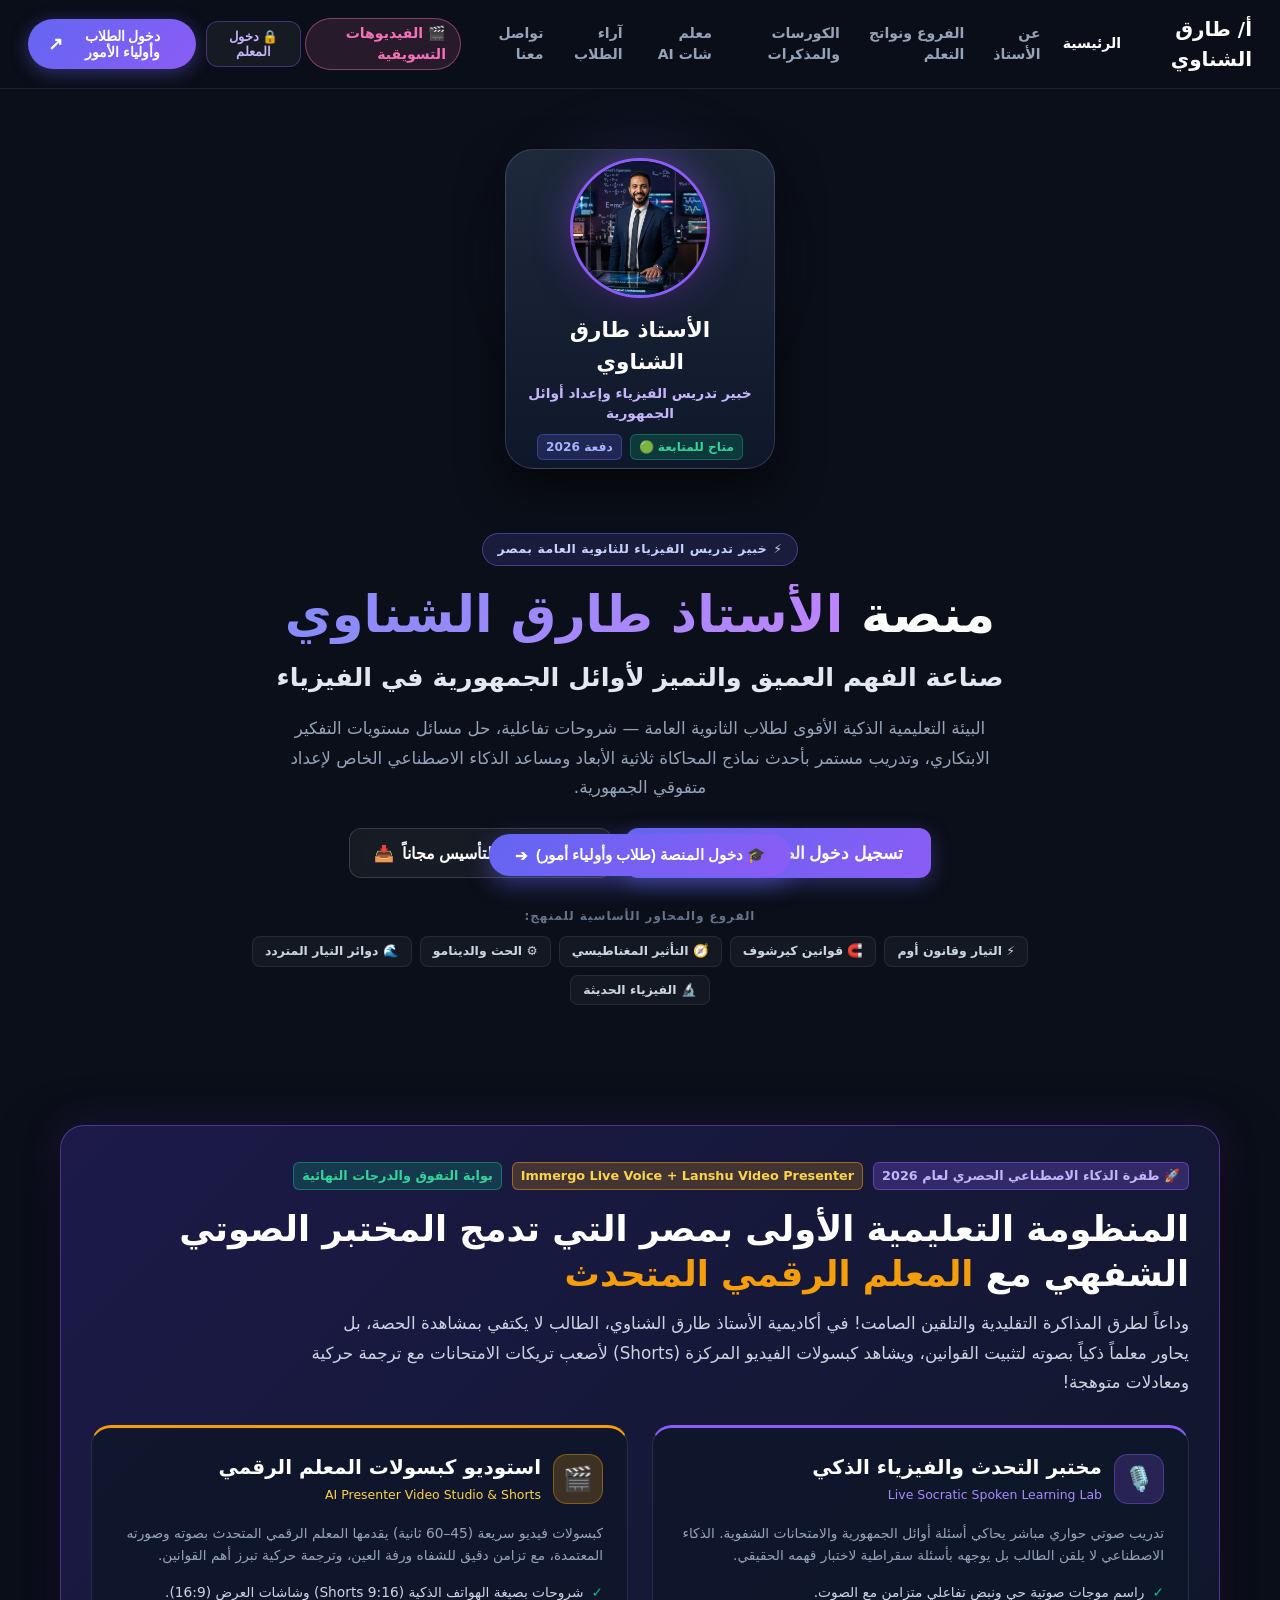
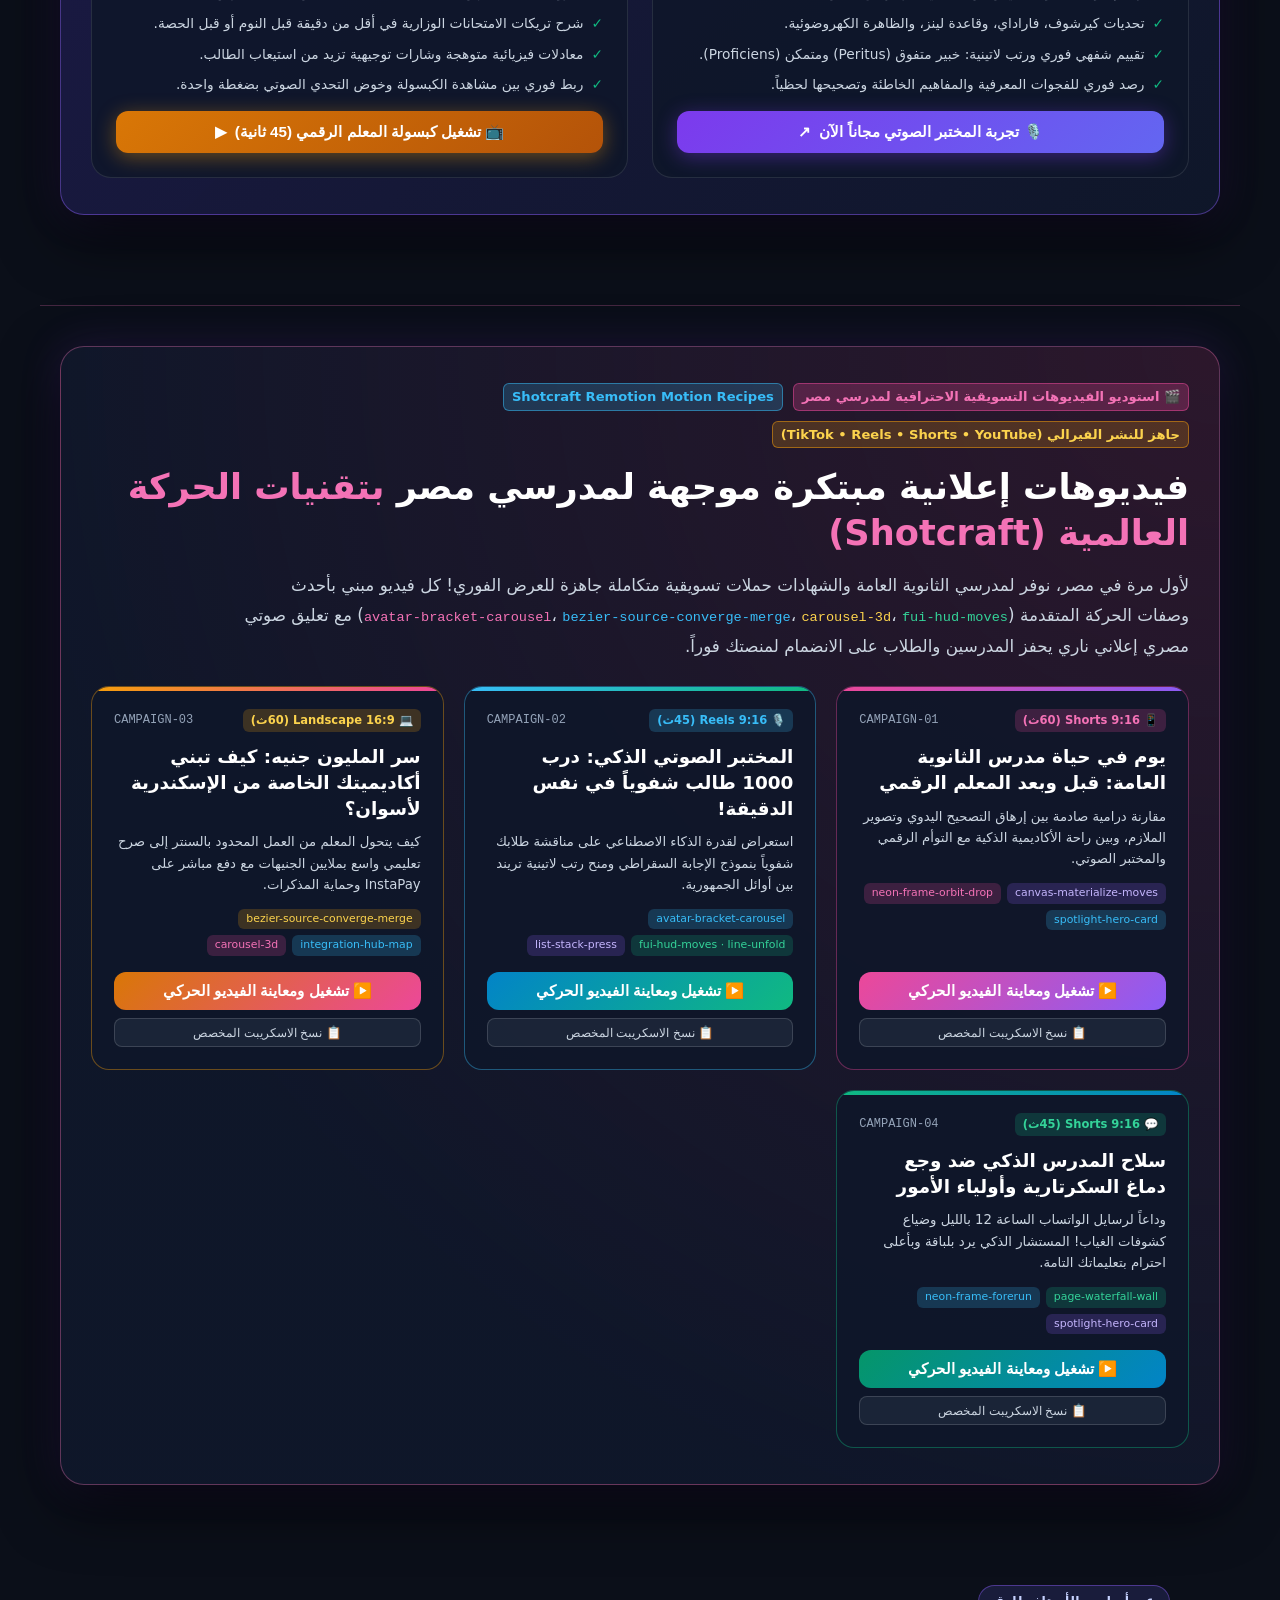
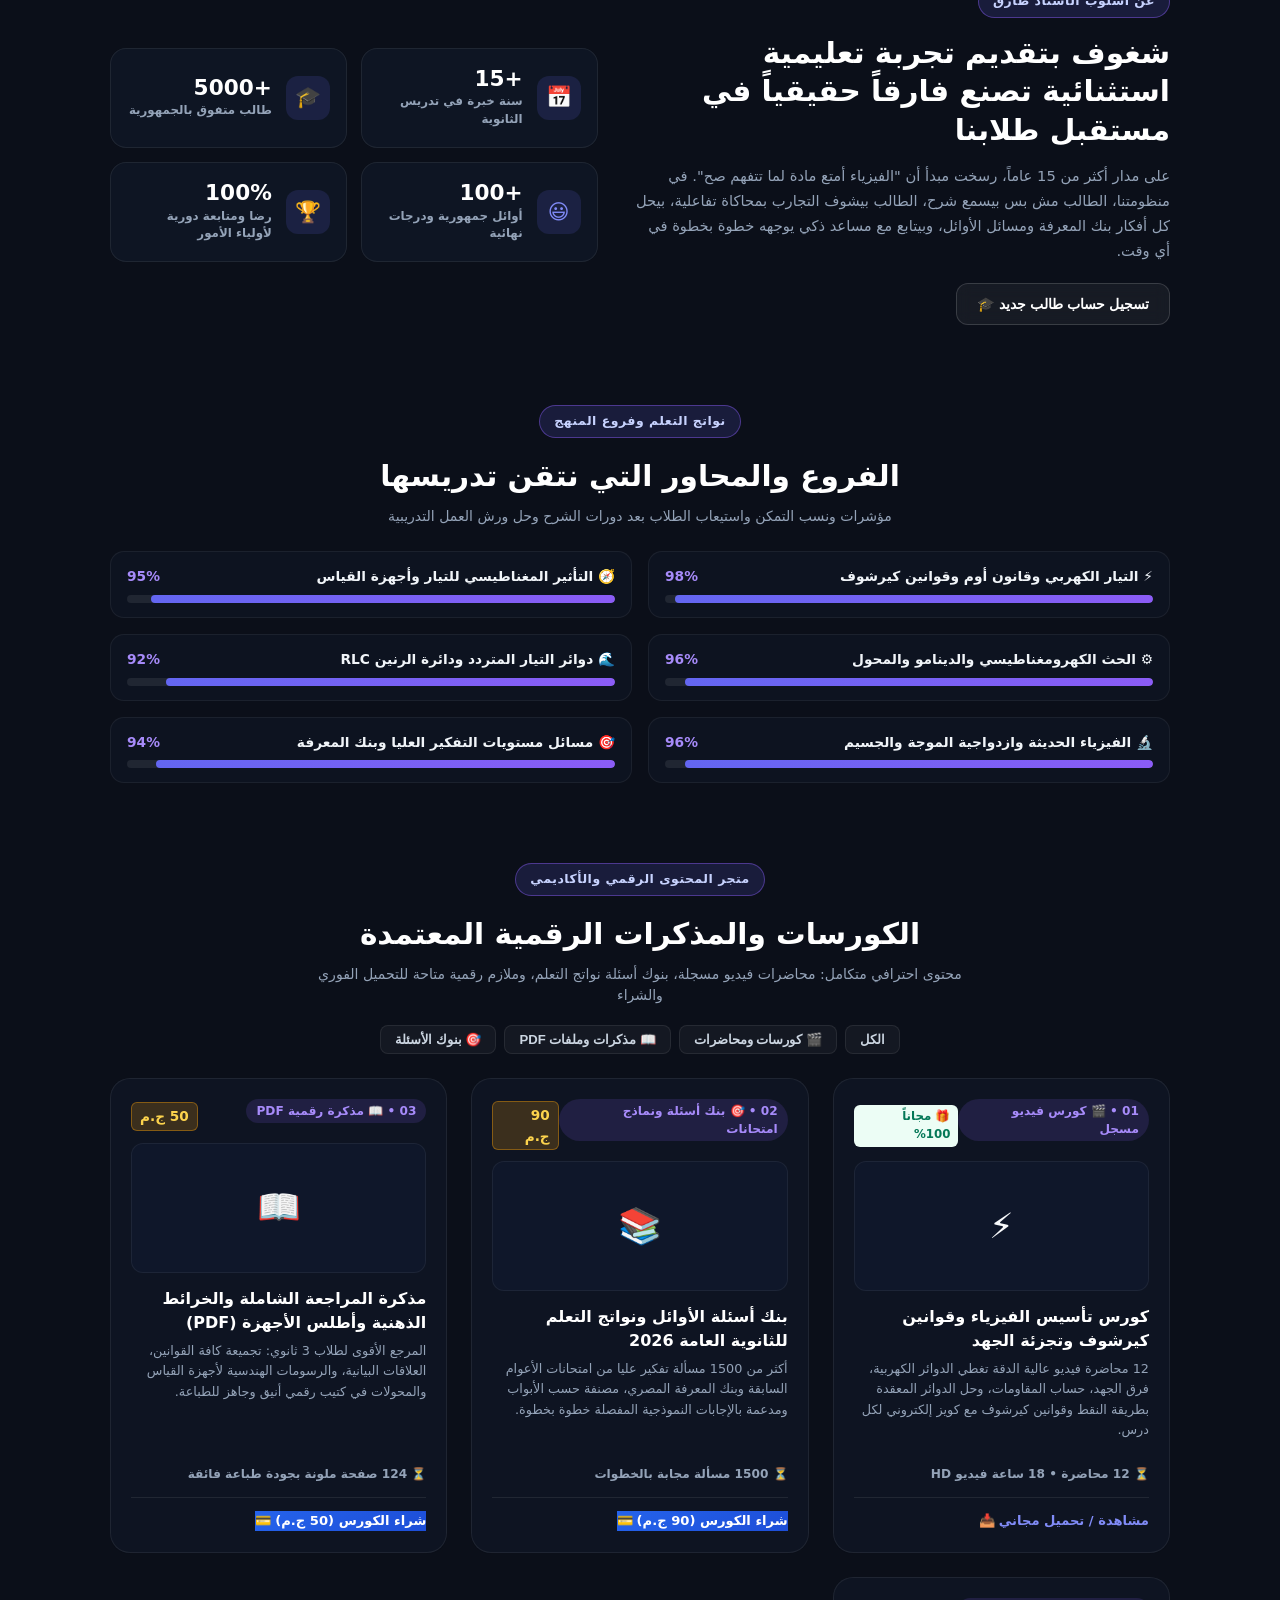
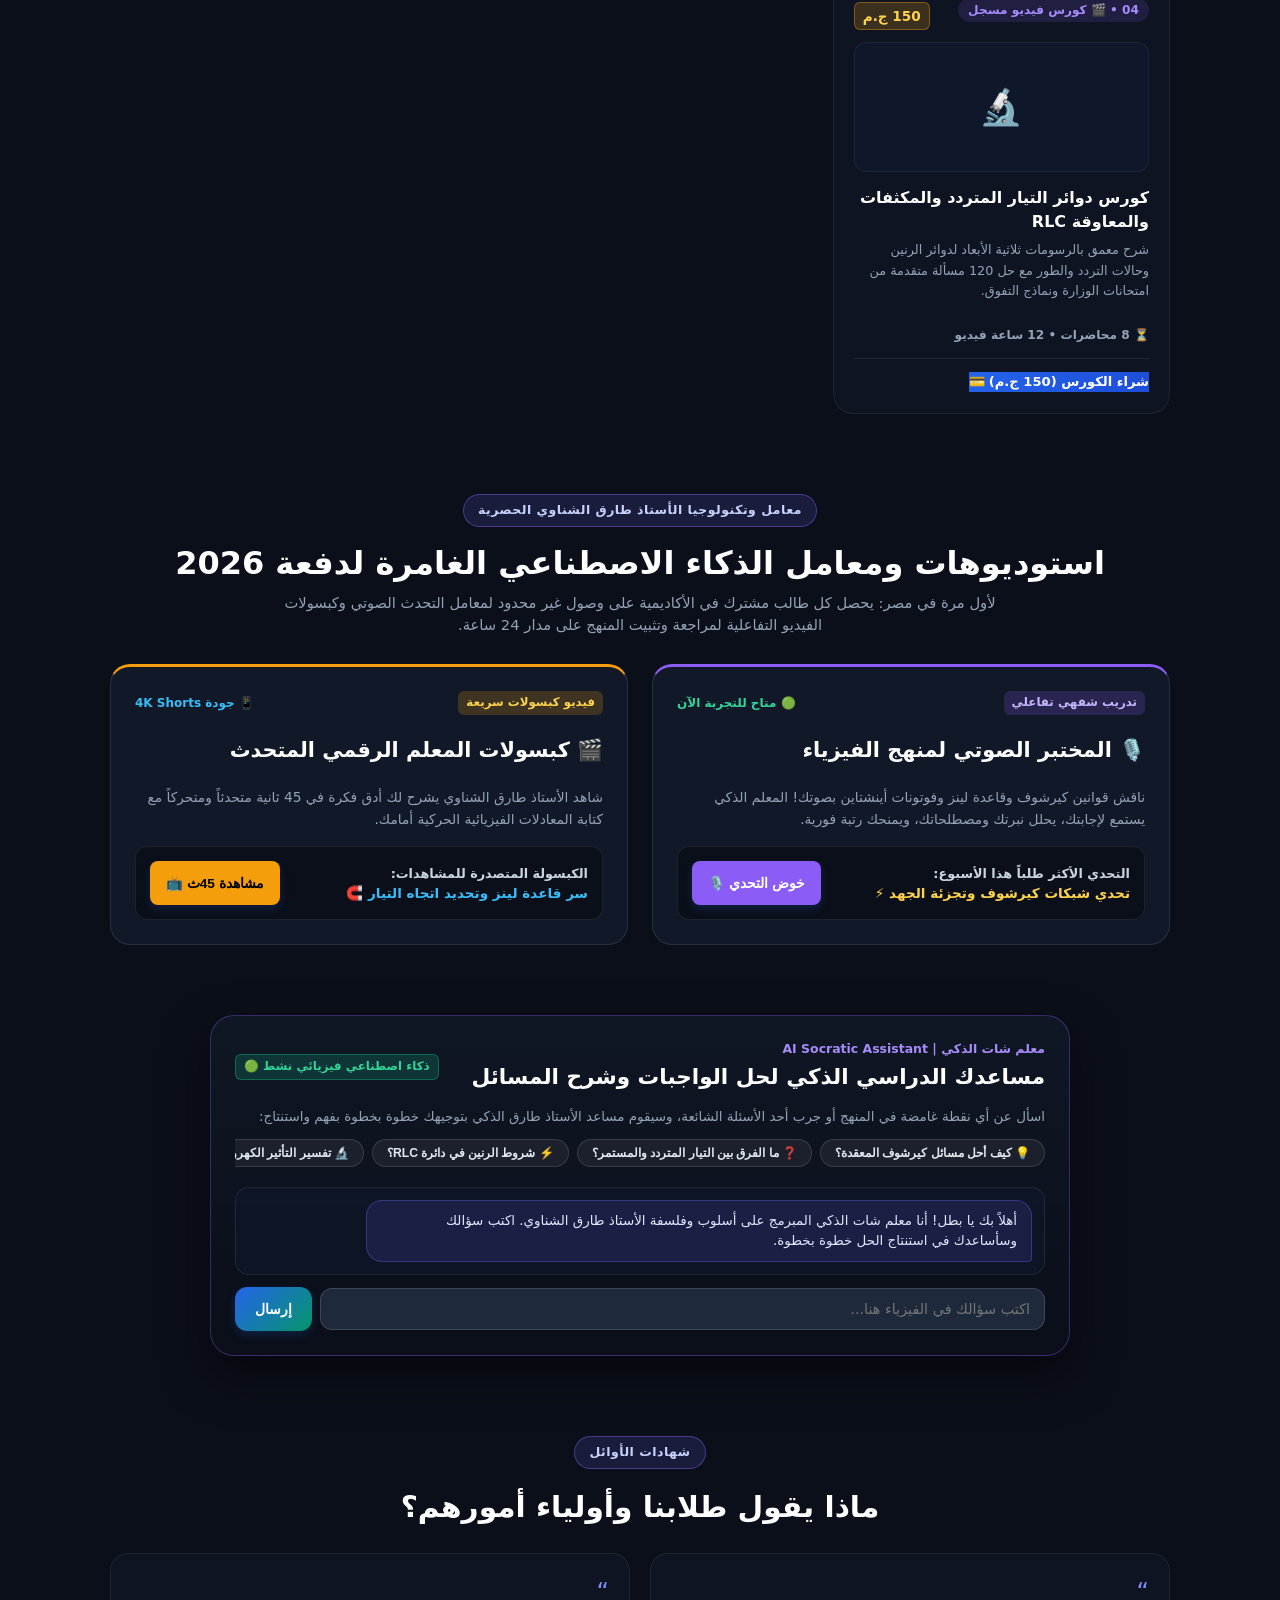
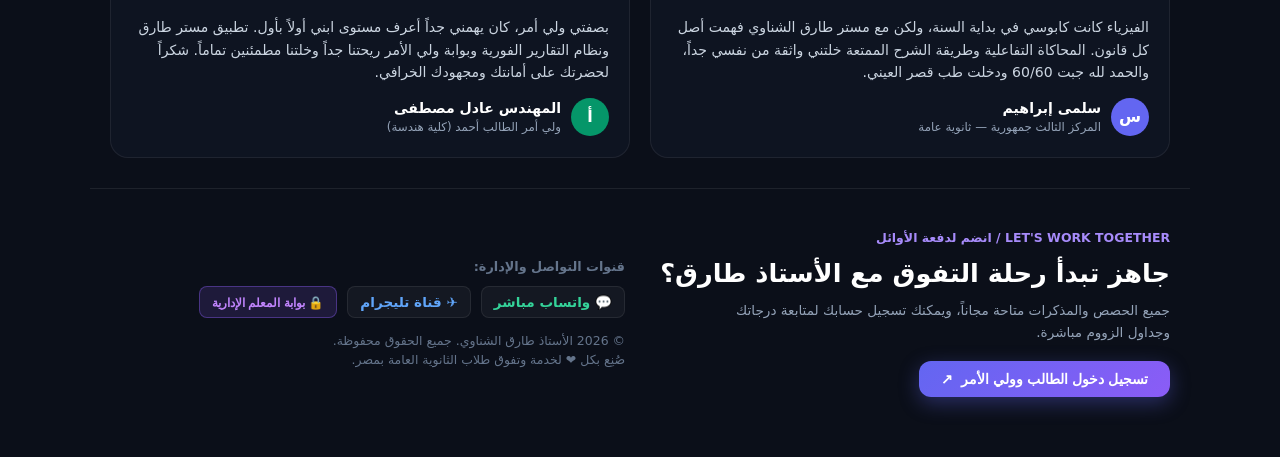
==== commit 0c7d546c: "feat(showcase): add public Shotcraft marketing video gallery, interactive player modal, and navbar l" ====
--- a/index.html
+++ b/index.html
@@ -98,6 +98,7 @@
         <a class="nav-link-item" href="#mo3lem-chat-section">معلم شات AI</a>
         <a class="nav-link-item" href="#testimonials-section">آراء الطلاب</a>
         <a class="nav-link-item" href="#contact-section">تواصل معنا</a>
+              <a class="nav-link-item" href="#section-marketing-videos" style="color: #F472B6; font-weight: 800; border: 1px solid rgba(244, 114, 182, 0.45); border-radius: 999px; padding: 4px 14px; background: rgba(244, 114, 182, 0.12); margin: 0 4px; display: inline-flex; align-items: center; gap: 4px;">🎬 الفيديوهات التسويقية</a>
       </nav>
 
       <div style="display: flex; align-items: center; gap: 10px;">
@@ -259,6 +260,159 @@
       </div>
     </section>
 
+    <!-- ==================== SHOTCRAFT MARKETING VIDEOS SHOWCASE SECTION ==================== -->
+    <section id="section-marketing-videos" class="promo-revolution-section" style="margin-top: 30px; border-top: 1px solid rgba(244, 114, 182, 0.25);">
+      <div class="promo-main-banner" style="background: radial-gradient(circle at top right, rgba(236, 72, 153, 0.15) 0%, rgba(15, 23, 42, 0.98) 75%); border: 1px solid rgba(244, 114, 182, 0.35);">
+        
+        <div class="promo-badge-strip">
+          <span class="badge" style="background: rgba(236, 72, 153, 0.25); color: #F472B6; border: 1px solid rgba(236, 72, 153, 0.5); font-size: 0.82rem; font-weight: 800;">
+            🎬 استوديو الفيديوهات التسويقية الاحترافية لمدرسي مصر
+          </span>
+          <span class="badge" style="background: rgba(56, 189, 248, 0.2); color: #38BDF8; border: 1px solid rgba(56, 189, 248, 0.5); font-size: 0.82rem; font-weight: 800;">
+            Shotcraft Remotion Motion Recipes
+          </span>
+          <span class="badge" style="background: rgba(245, 158, 11, 0.2); color: #FCD34D; border: 1px solid rgba(245, 158, 11, 0.5); font-size: 0.82rem; font-weight: 800;">
+            جاهز للنشر الفيرالي (TikTok • Reels • Shorts • YouTube)
+          </span>
+        </div>
+
+        <h2 style="font-size: 2.2rem; font-weight: 900; color: #FFFFFF; line-height: 1.3; margin-bottom: 14px;">
+          فيديوهات إعلانية مبتكرة موجهة لمدرسي مصر <span style="color: #F472B6;">بتقنيات الحركة العالمية (Shotcraft)</span>
+        </h2>
+
+        <p style="font-size: 1.05rem; color: #CBD5E1; line-height: 1.8; max-width: 950px; margin-bottom: 25px;">
+          لأول مرة في مصر، نوفر لمدرسي الثانوية العامة والشهادات حملات تسويقية متكاملة جاهزة للعرض الفوري! كل فيديو مبني بأحدث وصفات الحركة المتقدمة (<code style="color: #F472B6; font-size: 0.85rem;">avatar-bracket-carousel</code>، <code style="color: #38BDF8; font-size: 0.85rem;">bezier-source-converge-merge</code>، <code style="color: #FCD34D; font-size: 0.85rem;">carousel-3d</code>، <code style="color: #34D399; font-size: 0.85rem;">fui-hud-moves</code>) مع تعليق صوتي مصري إعلاني ناري يحفز المدرسين والطلاب على الانضمام لمنصتك فوراً.
+        </p>
+
+        <!-- 4 Campaign Video Showcase Cards Grid -->
+        <div style="display: grid; grid-template-columns: repeat(auto-fit, minmax(280px, 1fr)); gap: 20px; margin-top: 15px;">
+          
+          <!-- Campaign 1 Card -->
+          <div class="marketing-video-preview-card" style="background: rgba(15, 23, 42, 0.85); border: 1px solid rgba(236, 72, 153, 0.4); border-radius: 18px; padding: 22px; display: flex; flex-direction: column; justify-content: space-between; position: relative; overflow: hidden;">
+            <div style="position: absolute; top: 0; left: 0; right: 0; height: 4px; background: linear-gradient(90deg, #EC4899, #8B5CF6);"></div>
+            <div>
+              <div style="display: flex; justify-content: space-between; align-items: center; margin-bottom: 12px;">
+                <span class="badge" style="background: rgba(236, 72, 153, 0.2); color: #F472B6; font-size: 0.72rem;">📱 Shorts 9:16 (60ث)</span>
+                <span style="font-size: 0.75rem; color: #94A3B8; font-family: monospace;">CAMPAIGN-01</span>
+              </div>
+              <h3 style="font-size: 1.15rem; font-weight: 800; color: #FFFFFF; line-height: 1.4; margin-bottom: 10px;">
+                يوم في حياة مدرس الثانوية العامة: قبل وبعد المعلم الرقمي
+              </h3>
+              <p style="font-size: 0.83rem; color: #CBD5E1; line-height: 1.6; margin-bottom: 14px;">
+                مقارنة درامية صادمة بين إرهاق التصحيح اليدوي وتصوير الملازم، وبين راحة الأكاديمية الذكية مع التوأم الرقمي والمختبر الصوتي.
+              </p>
+              <div style="display: flex; flex-wrap: wrap; gap: 6px; margin-bottom: 16px;">
+                <span class="recipe-pill" style="font-size: 0.68rem; background: rgba(139, 92, 246, 0.2); color: #C4B5FD; padding: 2px 8px; border-radius: 6px;">canvas-materialize-moves</span>
+                <span class="recipe-pill" style="font-size: 0.68rem; background: rgba(236, 72, 153, 0.2); color: #F472B6; padding: 2px 8px; border-radius: 6px;">neon-frame-orbit-drop</span>
+                <span class="recipe-pill" style="font-size: 0.68rem; background: rgba(56, 189, 248, 0.2); color: #38BDF8; padding: 2px 8px; border-radius: 6px;">spotlight-hero-card</span>
+              </div>
+            </div>
+            <div>
+              <button type="button" class="btn-promo-cta" onclick="ShotcraftMarketingEngine.openShotcraftVideoModal(0)" style="width: 100%; justify-content: center; background: linear-gradient(135deg, #EC4899, #8B5CF6); color: #FFFFFF; font-weight: 800; padding: 10px; border-radius: 12px; margin-bottom: 8px; border: none; cursor: pointer;">
+                <span>▶️ تشغيل ومعاينة الفيديو الحركي</span>
+              </button>
+              <button type="button" onclick="copyCampaignScriptById('campaign-drama-exhaustion')" style="width: 100%; background: rgba(30, 41, 59, 0.8); border: 1px solid rgba(255, 255, 255, 0.15); color: #CBD5E1; font-size: 0.78rem; padding: 6px; border-radius: 8px; cursor: pointer;">
+                📋 نسخ الاسكريبت المخصص
+              </button>
+            </div>
+          </div>
+
+          <!-- Campaign 2 Card -->
+          <div class="marketing-video-preview-card" style="background: rgba(15, 23, 42, 0.85); border: 1px solid rgba(56, 189, 248, 0.4); border-radius: 18px; padding: 22px; display: flex; flex-direction: column; justify-content: space-between; position: relative; overflow: hidden;">
+            <div style="position: absolute; top: 0; left: 0; right: 0; height: 4px; background: linear-gradient(90deg, #38BDF8, #10B981);"></div>
+            <div>
+              <div style="display: flex; justify-content: space-between; align-items: center; margin-bottom: 12px;">
+                <span class="badge" style="background: rgba(56, 189, 248, 0.2); color: #38BDF8; font-size: 0.72rem;">🎙️ Reels 9:16 (45ث)</span>
+                <span style="font-size: 0.75rem; color: #94A3B8; font-family: monospace;">CAMPAIGN-02</span>
+              </div>
+              <h3 style="font-size: 1.15rem; font-weight: 800; color: #FFFFFF; line-height: 1.4; margin-bottom: 10px;">
+                المختبر الصوتي الذكي: درب 1000 طالب شفوياً في نفس الدقيقة!
+              </h3>
+              <p style="font-size: 0.83rem; color: #CBD5E1; line-height: 1.6; margin-bottom: 14px;">
+                استعراض لقدرة الذكاء الاصطناعي على مناقشة طلابك شفوياً بنموذج الإجابة السقراطي ومنح رتب لاتينية تريند بين أوائل الجمهورية.
+              </p>
+              <div style="display: flex; flex-wrap: wrap; gap: 6px; margin-bottom: 16px;">
+                <span class="recipe-pill" style="font-size: 0.68rem; background: rgba(56, 189, 248, 0.2); color: #38BDF8; padding: 2px 8px; border-radius: 6px;">avatar-bracket-carousel</span>
+                <span class="recipe-pill" style="font-size: 0.68rem; background: rgba(16, 185, 129, 0.2); color: #34D399; padding: 2px 8px; border-radius: 6px;">fui-hud-moves · line-unfold</span>
+                <span class="recipe-pill" style="font-size: 0.68rem; background: rgba(139, 92, 246, 0.2); color: #C4B5FD; padding: 2px 8px; border-radius: 6px;">list-stack-press</span>
+              </div>
+            </div>
+            <div>
+              <button type="button" class="btn-promo-cta" onclick="ShotcraftMarketingEngine.openShotcraftVideoModal(1)" style="width: 100%; justify-content: center; background: linear-gradient(135deg, #0284C7, #10B981); color: #FFFFFF; font-weight: 800; padding: 10px; border-radius: 12px; margin-bottom: 8px; border: none; cursor: pointer;">
+                <span>▶️ تشغيل ومعاينة الفيديو الحركي</span>
+              </button>
+              <button type="button" onclick="copyCampaignScriptById('campaign-tech-voice-lab')" style="width: 100%; background: rgba(30, 41, 59, 0.8); border: 1px solid rgba(255, 255, 255, 0.15); color: #CBD5E1; font-size: 0.78rem; padding: 6px; border-radius: 8px; cursor: pointer;">
+                📋 نسخ الاسكريبت المخصص
+              </button>
+            </div>
+          </div>
+
+          <!-- Campaign 3 Card -->
+          <div class="marketing-video-preview-card" style="background: rgba(15, 23, 42, 0.85); border: 1px solid rgba(245, 158, 11, 0.4); border-radius: 18px; padding: 22px; display: flex; flex-direction: column; justify-content: space-between; position: relative; overflow: hidden;">
+            <div style="position: absolute; top: 0; left: 0; right: 0; height: 4px; background: linear-gradient(90deg, #F59E0B, #EC4899);"></div>
+            <div>
+              <div style="display: flex; justify-content: space-between; align-items: center; margin-bottom: 12px;">
+                <span class="badge" style="background: rgba(245, 158, 11, 0.2); color: #FCD34D; font-size: 0.72rem;">💻 Landscape 16:9 (60ث)</span>
+                <span style="font-size: 0.75rem; color: #94A3B8; font-family: monospace;">CAMPAIGN-03</span>
+              </div>
+              <h3 style="font-size: 1.15rem; font-weight: 800; color: #FFFFFF; line-height: 1.4; margin-bottom: 10px;">
+                سر المليون جنيه: كيف تبني أكاديميتك الخاصة من الإسكندرية لأسوان؟
+              </h3>
+              <p style="font-size: 0.83rem; color: #CBD5E1; line-height: 1.6; margin-bottom: 14px;">
+                كيف يتحول المعلم من العمل المحدود بالسنتر إلى صرح تعليمي واسع بملايين الجنيهات مع دفع مباشر على InstaPay وحماية المذكرات.
+              </p>
+              <div style="display: flex; flex-wrap: wrap; gap: 6px; margin-bottom: 16px;">
+                <span class="recipe-pill" style="font-size: 0.68rem; background: rgba(245, 158, 11, 0.2); color: #FCD34D; padding: 2px 8px; border-radius: 6px;">bezier-source-converge-merge</span>
+                <span class="recipe-pill" style="font-size: 0.68rem; background: rgba(56, 189, 248, 0.2); color: #38BDF8; padding: 2px 8px; border-radius: 6px;">integration-hub-map</span>
+                <span class="recipe-pill" style="font-size: 0.68rem; background: rgba(236, 72, 153, 0.2); color: #F472B6; padding: 2px 8px; border-radius: 6px;">carousel-3d</span>
+              </div>
+            </div>
+            <div>
+              <button type="button" class="btn-promo-cta" onclick="ShotcraftMarketingEngine.openShotcraftVideoModal(2)" style="width: 100%; justify-content: center; background: linear-gradient(135deg, #D97706, #EC4899); color: #FFFFFF; font-weight: 800; padding: 10px; border-radius: 12px; margin-bottom: 8px; border: none; cursor: pointer;">
+                <span>▶️ تشغيل ومعاينة الفيديو الحركي</span>
+              </button>
+              <button type="button" onclick="copyCampaignScriptById('campaign-business-scale')" style="width: 100%; background: rgba(30, 41, 59, 0.8); border: 1px solid rgba(255, 255, 255, 0.15); color: #CBD5E1; font-size: 0.78rem; padding: 6px; border-radius: 8px; cursor: pointer;">
+                📋 نسخ الاسكريبت المخصص
+              </button>
+            </div>
+          </div>
+
+          <!-- Campaign 4 Card -->
+          <div class="marketing-video-preview-card" style="background: rgba(15, 23, 42, 0.85); border: 1px solid rgba(16, 185, 129, 0.4); border-radius: 18px; padding: 22px; display: flex; flex-direction: column; justify-content: space-between; position: relative; overflow: hidden;">
+            <div style="position: absolute; top: 0; left: 0; right: 0; height: 4px; background: linear-gradient(90deg, #10B981, #0284C7);"></div>
+            <div>
+              <div style="display: flex; justify-content: space-between; align-items: center; margin-bottom: 12px;">
+                <span class="badge" style="background: rgba(16, 185, 129, 0.2); color: #34D399; font-size: 0.72rem;">💬 Shorts 9:16 (45ث)</span>
+                <span style="font-size: 0.75rem; color: #94A3B8; font-family: monospace;">CAMPAIGN-04</span>
+              </div>
+              <h3 style="font-size: 1.15rem; font-weight: 800; color: #FFFFFF; line-height: 1.4; margin-bottom: 10px;">
+                سلاح المدرس الذكي ضد وجع دماغ السكرتارية وأولياء الأمور
+              </h3>
+              <p style="font-size: 0.83rem; color: #CBD5E1; line-height: 1.6; margin-bottom: 14px;">
+                وداعاً لرسايل الواتساب الساعة 12 بالليل وضياع كشوفات الغياب! المستشار الذكي يرد بلباقة وبأعلى احترام بتعليماتك التامة.
+              </p>
+              <div style="display: flex; flex-wrap: wrap; gap: 6px; margin-bottom: 16px;">
+                <span class="recipe-pill" style="font-size: 0.68rem; background: rgba(16, 185, 129, 0.2); color: #34D399; padding: 2px 8px; border-radius: 6px;">page-waterfall-wall</span>
+                <span class="recipe-pill" style="font-size: 0.68rem; background: rgba(56, 189, 248, 0.2); color: #38BDF8; padding: 2px 8px; border-radius: 6px;">neon-frame-forerun</span>
+                <span class="recipe-pill" style="font-size: 0.68rem; background: rgba(139, 92, 246, 0.2); color: #C4B5FD; padding: 2px 8px; border-radius: 6px;">spotlight-hero-card</span>
+              </div>
+            </div>
+            <div>
+              <button type="button" class="btn-promo-cta" onclick="ShotcraftMarketingEngine.openShotcraftVideoModal(3)" style="width: 100%; justify-content: center; background: linear-gradient(135deg, #059669, #0284C7); color: #FFFFFF; font-weight: 800; padding: 10px; border-radius: 12px; margin-bottom: 8px; border: none; cursor: pointer;">
+                <span>▶️ تشغيل ومعاينة الفيديو الحركي</span>
+              </button>
+              <button type="button" onclick="copyCampaignScriptById('campaign-parent-relief')" style="width: 100%; background: rgba(30, 41, 59, 0.8); border: 1px solid rgba(255, 255, 255, 0.15); color: #CBD5E1; font-size: 0.78rem; padding: 6px; border-radius: 8px; cursor: pointer;">
+                📋 نسخ الاسكريبت المخصص
+              </button>
+            </div>
+          </div>
+
+        </div>
+
+      </div>
+    </section>
+
+
 
     <!-- 3. About & Stats Section -->
     <section id="about-section" class="showcase-stats-section">
@@ -683,6 +837,9 @@
             </button>
             <button class="desktop-tab-btn" onclick="switchTeacherTab('tab-ai-presenter-studio', this)" style="border: 1px solid rgba(245, 158, 11, 0.4); color: #FCD34D;">
               <span>🎬</span><span>استوديو المعلم الرقمي (AI Presenter)</span>
+            </button>
+            <button class="desktop-tab-btn" onclick="switchTeacherTab('tab-shotcraft-ads', this)" style="border: 1px solid rgba(236, 72, 153, 0.4); color: #F472B6;">
+              <span>🎥</span><span>استوديو إعلانات المعلم (Shotcraft)</span>
             </button>
             <button class="desktop-tab-btn" onclick="switchTeacherTab('tab-curriculum-brain', this)">
               <span>🧠</span><span>مركز تغذية المنهج والمعرفة</span>
@@ -1810,6 +1967,143 @@
           </div>
 
 
+        
+          <!-- ==================== SHOTCRAFT MARKETING VIDEO SUITE TAB ==================== -->
+          <div id="tab-shotcraft-ads" class="m-tab-pane tab-pane" style="display: none;">
+            <div class="m-card" style="border: 1.5px solid rgba(236, 72, 153, 0.4); background: linear-gradient(135deg, rgba(15, 23, 42, 0.98), rgba(80, 7, 36, 0.92)); box-shadow: 0 10px 40px rgba(0, 0, 0, 0.6);">
+              
+              <!-- Header -->
+              <div class="m-card-header" style="border-bottom: 1px solid rgba(255, 255, 255, 0.1); padding-bottom: 16px; margin-bottom: 20px;">
+                <div style="display: flex; align-items: center; gap: 12px;">
+                  <span style="font-size: 2rem;">🎥</span>
+                  <div>
+                    <h2 class="m-card-title" style="color: #FFFFFF; font-size: 1.35rem; display: flex; align-items: center; gap: 8px;">
+                      استوديو إعلانات وحملات المعلم التسويقية
+                      <span class="badge" style="background: rgba(236, 72, 153, 0.2); color: #F472B6; border: 1px solid rgba(236, 72, 153, 0.5); font-size: 0.75rem;">Shotcraft Motion Recipes</span>
+                    </h2>
+                    <span style="font-size: 0.85rem; color: #CBD5E1;">
+                      أقوى حملات الفيديو الإعلانية المصممة خصيصاً لجذب آلاف الطلاب في مصر — بنظام الـ Avatar-Bracket-Carousel و 3D Storyboards مع اسكريبتات احترافية جاهزة للتسجيل والنشر!
+                    </span>
+                  </div>
+                </div>
+              </div>
+
+              <!-- Workstation: Avatar Bracket Selector + Campaign Storyboard -->
+              <div style="display: grid; grid-template-columns: 320px 1fr; gap: 20px;" class="shotcraft-grid-wrap">
+                
+                <!-- Left: Avatar-Bracket-Carousel Selector -->
+                <div style="background: rgba(15, 23, 42, 0.85); border: 1px solid rgba(255, 255, 255, 0.08); border-radius: 16px; padding: 16px;">
+                  <div style="font-size: 0.82rem; font-weight: 800; color: #F472B6; margin-bottom: 12px; display: flex; align-items: center; gap: 6px;">
+                    <span>🎯</span> اختر نمط الحملة الإعلانية:
+                  </div>
+
+                  <div style="display: flex; flex-direction: column; gap: 10px;" id="shotcraft-avatar-selector-list">
+                    
+                    <div onclick="selectShotcraftTabCampaign(0)" id="shotcraft-tab-btn-0" class="group cursor-pointer p-3 rounded-xl border border-purple-500/50 bg-purple-950/30 transition-all flex items-center justify-between" style="cursor:pointer;">
+                      <div style="display: flex; align-items: center; gap: 10px;">
+                        <span style="font-size: 1.5rem;">⚡</span>
+                        <div>
+                          <div style="font-size: 0.82rem; font-weight: 800; color: #fff;">حملة الدراما والتحول</div>
+                          <div style="font-size: 0.72rem; color: #94A3B8;">يوم في حياة مدرس السناتر</div>
+                        </div>
+                      </div>
+                      <span class="badge" style="background: rgba(139, 92, 246, 0.2); color: #C4B5FD; font-size: 0.68rem;">Shorts 9:16</span>
+                    </div>
+
+                    <div onclick="selectShotcraftTabCampaign(1)" id="shotcraft-tab-btn-1" class="group cursor-pointer p-3 rounded-xl border border-slate-800 bg-slate-900/50 transition-all flex items-center justify-between" style="cursor:pointer;">
+                      <div style="display: flex; align-items: center; gap: 10px;">
+                        <span style="font-size: 1.5rem;">🧪</span>
+                        <div>
+                          <div style="font-size: 0.82rem; font-weight: 800; color: #fff;">حملة الإبهار التكنولوجي</div>
+                          <div style="font-size: 0.72rem; color: #94A3B8;">تسميع لـ 1000 طالب شفوياً</div>
+                        </div>
+                      </div>
+                      <span class="badge" style="background: rgba(245, 158, 11, 0.2); color: #FCD34D; font-size: 0.68rem;">Reels 60s</span>
+                    </div>
+
+                    <div onclick="selectShotcraftTabCampaign(2)" id="shotcraft-tab-btn-2" class="group cursor-pointer p-3 rounded-xl border border-slate-800 bg-slate-900/50 transition-all flex items-center justify-between" style="cursor:pointer;">
+                      <div style="display: flex; align-items: center; gap: 10px;">
+                        <span style="font-size: 1.5rem;">📐</span>
+                        <div>
+                          <div style="font-size: 0.82rem; font-weight: 800; color: #fff;">حملة مضاعفة الأرباح</div>
+                          <div style="font-size: 0.72rem; color: #94A3B8;">أكاديميتك لـ 3000 طالب</div>
+                        </div>
+                      </div>
+                      <span class="badge" style="background: rgba(16, 185, 129, 0.2); color: #34D399; font-size: 0.68rem;">Landscape 16:9</span>
+                    </div>
+
+                    <div onclick="selectShotcraftTabCampaign(3)" id="shotcraft-tab-btn-3" class="group cursor-pointer p-3 rounded-xl border border-slate-800 bg-slate-900/50 transition-all flex items-center justify-between" style="cursor:pointer;">
+                      <div style="display: flex; align-items: center; gap: 10px;">
+                        <span style="font-size: 1.5rem;">📚</span>
+                        <div>
+                          <div style="font-size: 0.82rem; font-weight: 800; color: #fff;">حملة راحة البال والواتساب</div>
+                          <div style="font-size: 0.72rem; color: #94A3B8;">سلاحك ضد إزعاج منتصف الليل</div>
+                        </div>
+                      </div>
+                      <span class="badge" style="background: rgba(236, 72, 153, 0.2); color: #F472B6; font-size: 0.68rem;">Shorts 45s</span>
+                    </div>
+
+                  </div>
+                </div>
+
+                <!-- Right: Active Campaign Details & Storyboard -->
+                <div style="background: rgba(15, 23, 42, 0.9); border: 1px solid rgba(255, 255, 255, 0.08); border-radius: 16px; padding: 20px; display: flex; flex-direction: column; gap: 14px;">
+                  
+                  <div style="display: flex; justify-content: space-between; align-items: center; border-bottom: 1px solid rgba(255,255,255,0.08); padding-bottom: 12px;">
+                    <div>
+                      <span id="tab-campaign-code" style="font-size: 0.75rem; color: #F472B6; font-weight: 800; font-family: monospace;">CAMPAIGN-01 // DRAMATIC-CINEMATIC</span>
+                      <h3 id="tab-campaign-title" style="color: #fff; font-size: 1.15rem; font-weight: 900; margin: 2px 0 0 0;">يوم في حياة مدرس الثانوية العامة: قبل وبعد المعلم الرقمي</h3>
+                    </div>
+                    <span id="tab-campaign-duration" class="badge" style="background: rgba(255,255,255,0.1); color: #E2E8F0;">⏱️ 60 ثانية</span>
+                  </div>
+
+                  <!-- Hook Callout -->
+                  <div style="background: rgba(30, 27, 75, 0.6); border: 1px solid rgba(139, 92, 246, 0.3); border-radius: 12px; padding: 12px;">
+                    <div style="font-size: 0.75rem; color: #FCD34D; font-weight: 800; margin-bottom: 4px;">🎯 الخطاف الافتتاحي للإعلان (Hook):</div>
+                    <div id="tab-campaign-hook" style="font-size: 0.85rem; color: #E2E8F0; line-height: 1.5; font-style: italic;">
+                      «أنت بتصحى 6 الصبح تلف على 3 سناتر، صوتك بيروح، الملازم بتتصور وتتسرب في الفجالة.. طب ليه تفضل شغال بطريقة 2010 وإحنا في 2026؟»
+                    </div>
+                  </div>
+
+                  <!-- Storyboard Grid -->
+                  <div>
+                    <div style="font-size: 0.82rem; font-weight: 800; color: #CBD5E1; margin-bottom: 8px;">🎬 تسلسل اللقطات السينمائية (Shotcraft Storyboard):</div>
+                    <div id="tab-storyboard-container" style="display: grid; grid-template-columns: 1fr 1fr; gap: 10px;">
+                      <!-- Populated via JS -->
+                    </div>
+                  </div>
+
+                  <!-- Voiceover Script & Controls -->
+                  <div style="background: #0B0F19; border: 1px solid rgba(255,255,255,0.1); border-radius: 12px; padding: 14px;">
+                    <div style="display: flex; justify-content: space-between; align-items: center; margin-bottom: 8px;">
+                      <label style="font-size: 0.8rem; font-weight: 800; color: #F472B6;">🎙️ الاسكريبت الصوتي المكتوب (اللهجة المصرية):</label>
+                      <button type="button" class="btn" onclick="copyTabCampaignScript()" style="background: rgba(255,255,255,0.1); color: #fff; font-size: 0.75rem; padding: 4px 10px; border-radius: 6px; border:none; cursor:pointer;">
+                        📋 نسخ النص
+                      </button>
+                    </div>
+                    <textarea id="tab-campaign-script-text" class="presenter-textarea" rows="3" style="width: 100%; font-size: 0.82rem; line-height: 1.5;"></textarea>
+
+                    <div style="display: flex; justify-content: space-between; align-items: center; margin-top: 10px; flex-wrap: wrap; gap: 8px;">
+                      <button type="button" class="btn btn-primary" id="btn-tab-voiceover-toggle" onclick="toggleTabVoiceoverSpeech()" style="background: linear-gradient(135deg, #EC4899, #8B5CF6); border:none; color:#fff; font-weight:800; font-size: 0.85rem; padding: 8px 16px; border-radius: 8px; cursor:pointer; display:flex; align-items: center; gap: 6px;">
+                        <span>▶️</span>
+                        <span id="tab-voiceover-btn-text">الاستماع للأداء الصوتي بالذكاء الاصطناعي</span>
+                      </button>
+
+                      <button type="button" class="btn" onclick="transferToPresenterStudio()" style="background: linear-gradient(135deg, #F59E0B, #D97706); border:none; color:#000; font-weight:800; font-size: 0.85rem; padding: 8px 16px; border-radius: 8px; cursor:pointer; display:flex; align-items: center; gap: 6px;">
+                        <span>🎬</span>
+                        <span>توليد الفيديو في استوديو المعلم الرقمي ↗</span>
+                      </button>
+                    </div>
+                  </div>
+
+                </div>
+
+              </div>
+
+            </div>
+          </div>
+
+
         </section>
 
         <!-- ==================== 2. STUDENT PORTAL (STRICTLY ISOLATED) ==================== -->
@@ -2964,6 +3258,7 @@
   <!-- Scripts: Core Engine then Demo Layer -->
   <script src="voice-lab-engine.js"></script>
   <script src="presenter-video-engine.js"></script>
+  <script src="shotcraft-marketing-engine.js"></script>
   <script src="app.js?v=20260927_strict_v8"></script>
   
   <!-- MODAL: LIVE TEACHER PHOTO SELECTOR -->
@@ -3205,5 +3500,65 @@
     </div>
   </div>
 
+
+    <!-- ==================== SHOTCRAFT VIDEO PLAYER THEATER MODAL ==================== -->
+    <div id="modal-shotcraft-video-player" class="modal-backdrop" style="display: none; position: fixed; inset: 0; background: rgba(3, 7, 18, 0.92); backdrop-filter: blur(14px); z-index: 99999; align-items: center; justify-content: center; padding: 15px;">
+      <div style="background: #0B0F19; border: 1px solid rgba(236, 72, 153, 0.45); box-shadow: 0 25px 65px -15px rgba(236, 72, 153, 0.35); border-radius: 24px; max-width: 860px; width: 100%; overflow: hidden; display: flex; flex-direction: column;">
+        
+        <!-- Modal Top Bar -->
+        <div style="padding: 16px 24px; background: rgba(15, 23, 42, 0.95); border-bottom: 1px solid rgba(255, 255, 255, 0.1); display: flex; justify-content: space-between; align-items: center;">
+          <div style="display: flex; align-items: center; gap: 12px;">
+            <div style="width: 38px; height: 38px; border-radius: 10px; background: linear-gradient(135deg, #EC4899, #8B5CF6); display: flex; align-items: center; justify-content: center; font-size: 1.2rem;">🎬</div>
+            <div>
+              <h3 style="font-size: 1.15rem; font-weight: 900; color: #FFFFFF; margin: 0;">استوديو مشغل الفيديوهات التسويقية المباشر (Shotcraft Live Player)</h3>
+              <span style="font-size: 0.76rem; color: #F472B6;">Remotion-Inspired Canvas Motion Recipes • محاكاة صوتية حركية مصرية</span>
+            </div>
+          </div>
+          <button type="button" onclick="ShotcraftMarketingEngine.closeShotcraftVideoModal()" style="background: rgba(255, 255, 255, 0.1); border: none; color: #FFFFFF; width: 34px; height: 34px; border-radius: 50%; font-size: 1.2rem; cursor: pointer; display: flex; align-items: center; justify-content: center;">✕</button>
+        </div>
+
+        <!-- Campaign Switcher Tabs inside Modal -->
+        <div style="display: flex; gap: 8px; padding: 12px 20px; background: rgba(15, 23, 42, 0.6); overflow-x: auto; border-bottom: 1px solid rgba(255, 255, 255, 0.06);">
+          <button type="button" class="shotcraft-modal-tab-btn" onclick="ShotcraftMarketingEngine.switchPlayerCampaign(0)" style="padding: 7px 14px; border-radius: 10px; border: 1px solid rgba(255, 255, 255, 0.1); font-size: 0.8rem; font-weight: 700; cursor: pointer;">1. يوم في حياة مدرس (Shorts)</button>
+          <button type="button" class="shotcraft-modal-tab-btn" onclick="ShotcraftMarketingEngine.switchPlayerCampaign(1)" style="padding: 7px 14px; border-radius: 10px; border: 1px solid rgba(255, 255, 255, 0.1); font-size: 0.8rem; font-weight: 700; cursor: pointer;">2. المختبر الصوتي الذكي (Reels)</button>
+          <button type="button" class="shotcraft-modal-tab-btn" onclick="ShotcraftMarketingEngine.switchPlayerCampaign(2)" style="padding: 7px 14px; border-radius: 10px; border: 1px solid rgba(255, 255, 255, 0.1); font-size: 0.8rem; font-weight: 700; cursor: pointer;">3. سر المليون جنيه (16:9)</button>
+          <button type="button" class="shotcraft-modal-tab-btn" onclick="ShotcraftMarketingEngine.switchPlayerCampaign(3)" style="padding: 7px 14px; border-radius: 10px; border: 1px solid rgba(255, 255, 255, 0.1); font-size: 0.8rem; font-weight: 700; cursor: pointer;">4. سلاح ضد السكرتارية (Shorts)</button>
+        </div>
+
+        <!-- Video Canvas Stage -->
+        <div style="background: #000000; position: relative; display: flex; justify-content: center; align-items: center; min-height: 420px; overflow: hidden;">
+          <canvas id="shotcraft-player-canvas" width="800" height="500" style="max-width: 100%; height: auto; display: block; box-shadow: 0 0 30px rgba(0,0,0,0.8);"></canvas>
+        </div>
+
+        <!-- Player Progress Bar -->
+        <div style="height: 6px; background: rgba(30, 41, 59, 0.8); position: relative; cursor: pointer;">
+          <div id="shotcraft-player-progress-fill" style="height: 100%; width: 0%; background: linear-gradient(90deg, #EC4899, #8B5CF6, #38BDF8); transition: width 0.1s linear;"></div>
+        </div>
+
+        <!-- Player Control Dock -->
+        <div style="padding: 14px 20px; background: rgba(15, 23, 42, 0.95); display: flex; justify-content: space-between; align-items: center; flex-wrap: wrap; gap: 12px;">
+          <div style="display: flex; align-items: center; gap: 10px;">
+            <button type="button" id="shotcraft-play-toggle-btn" onclick="ShotcraftMarketingEngine.togglePlayPause()" style="background: linear-gradient(135deg, #EC4899, #8B5CF6); border: none; color: #FFFFFF; font-weight: 800; padding: 7px 16px; border-radius: 10px; font-size: 0.86rem; cursor: pointer;">
+              ⏸️ إيقاف مؤقت
+            </button>
+            <button type="button" id="shotcraft-mute-toggle-btn" onclick="ShotcraftMarketingEngine.toggleMute()" style="background: rgba(255, 255, 255, 0.1); border: 1px solid rgba(255, 255, 255, 0.15); color: #CBD5E1; font-weight: 700; padding: 7px 14px; border-radius: 10px; font-size: 0.82rem; cursor: pointer;">
+              🔊 الصوت يعمل
+            </button>
+            <span id="shotcraft-player-time" style="font-size: 0.85rem; color: #94A3B8; font-family: monospace; font-weight: 700;">00:00 / 00:45</span>
+          </div>
+
+          <div style="display: flex; align-items: center; gap: 10px;">
+            <button type="button" onclick="transferActiveShotcraftToStudio()" style="background: rgba(245, 158, 11, 0.15); border: 1px solid rgba(245, 158, 11, 0.4); color: #FCD34D; font-weight: 800; padding: 7px 16px; border-radius: 10px; font-size: 0.82rem; cursor: pointer;">
+              🚀 فتح في استوديو كبسولات المعلم
+            </button>
+            <button type="button" onclick="copyActiveModalScript()" style="background: rgba(255, 255, 255, 0.08); border: 1px solid rgba(255, 255, 255, 0.15); color: #CBD5E1; font-weight: 700; padding: 7px 14px; border-radius: 10px; font-size: 0.82rem; cursor: pointer;">
+              📋 نسخ الاسكريبت
+            </button>
+          </div>
+        </div>
+
+      </div>
+    </div>
+
 </body>
 </html>
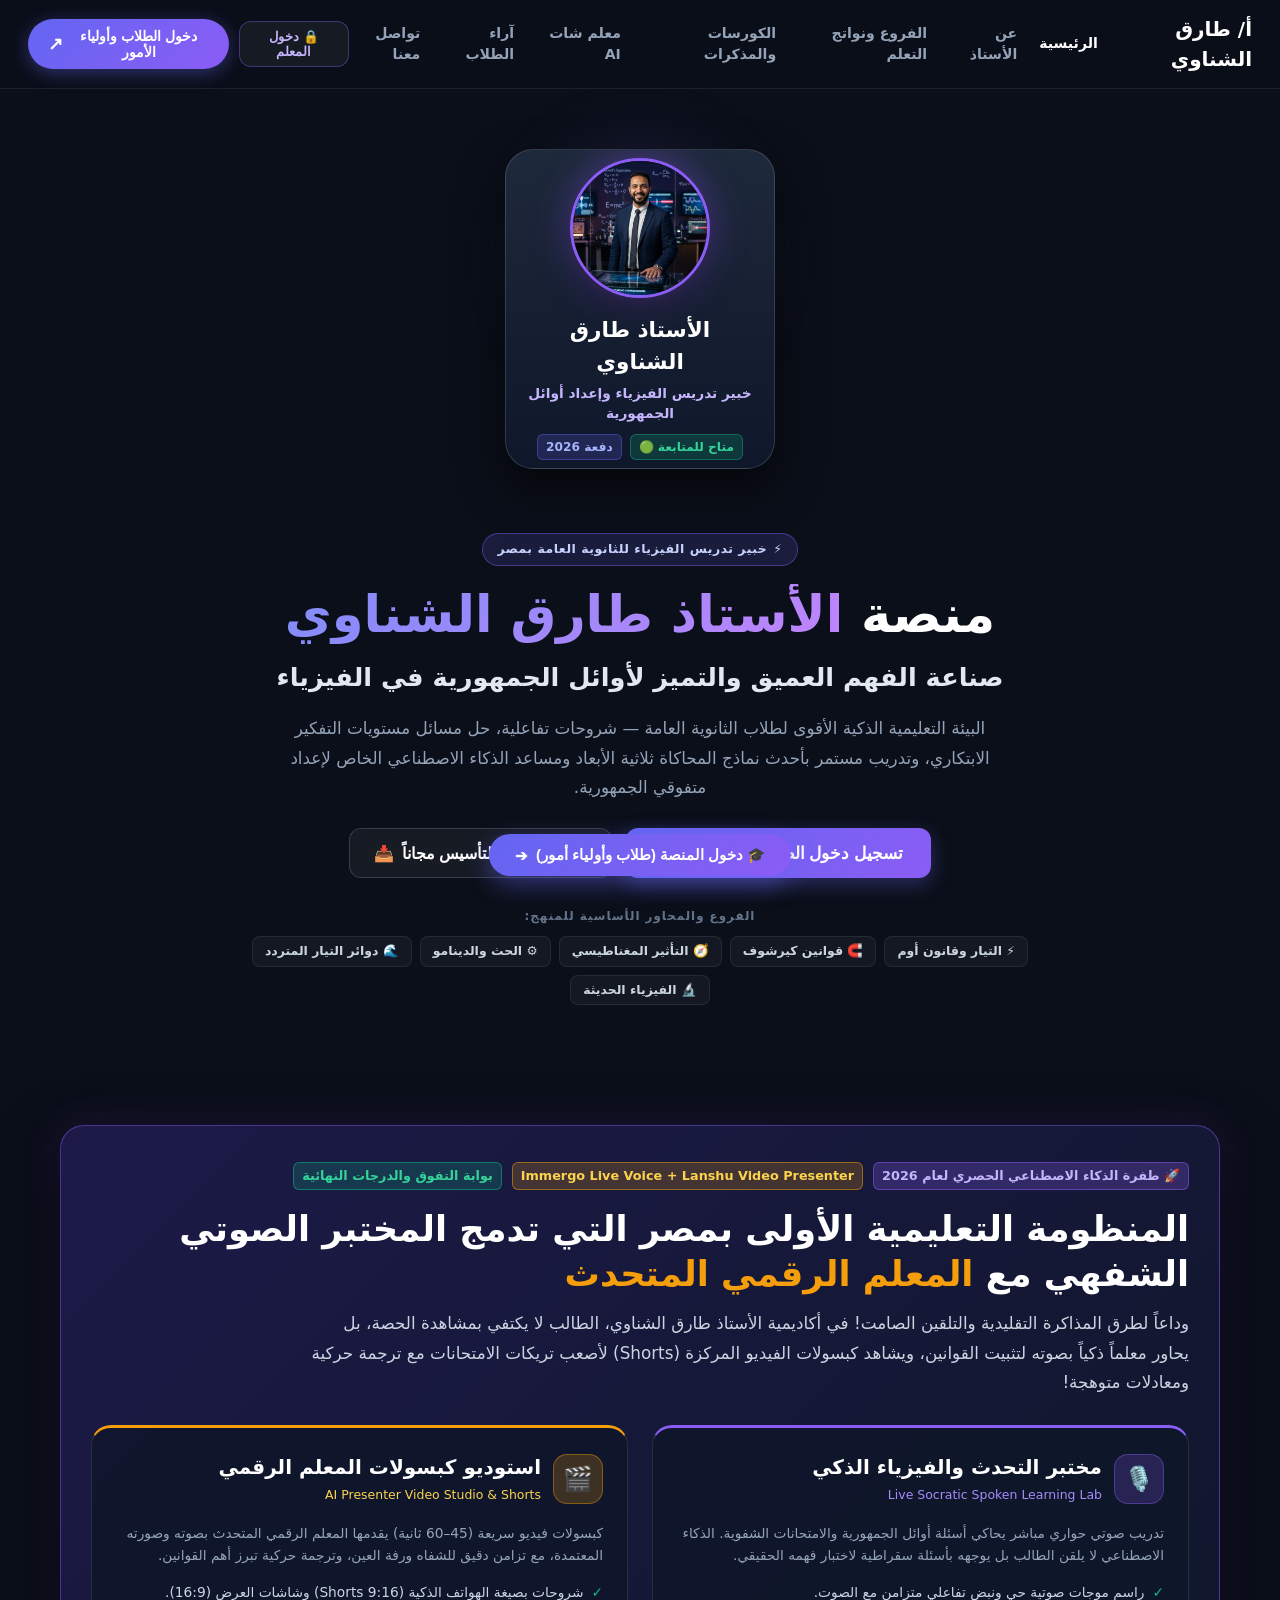
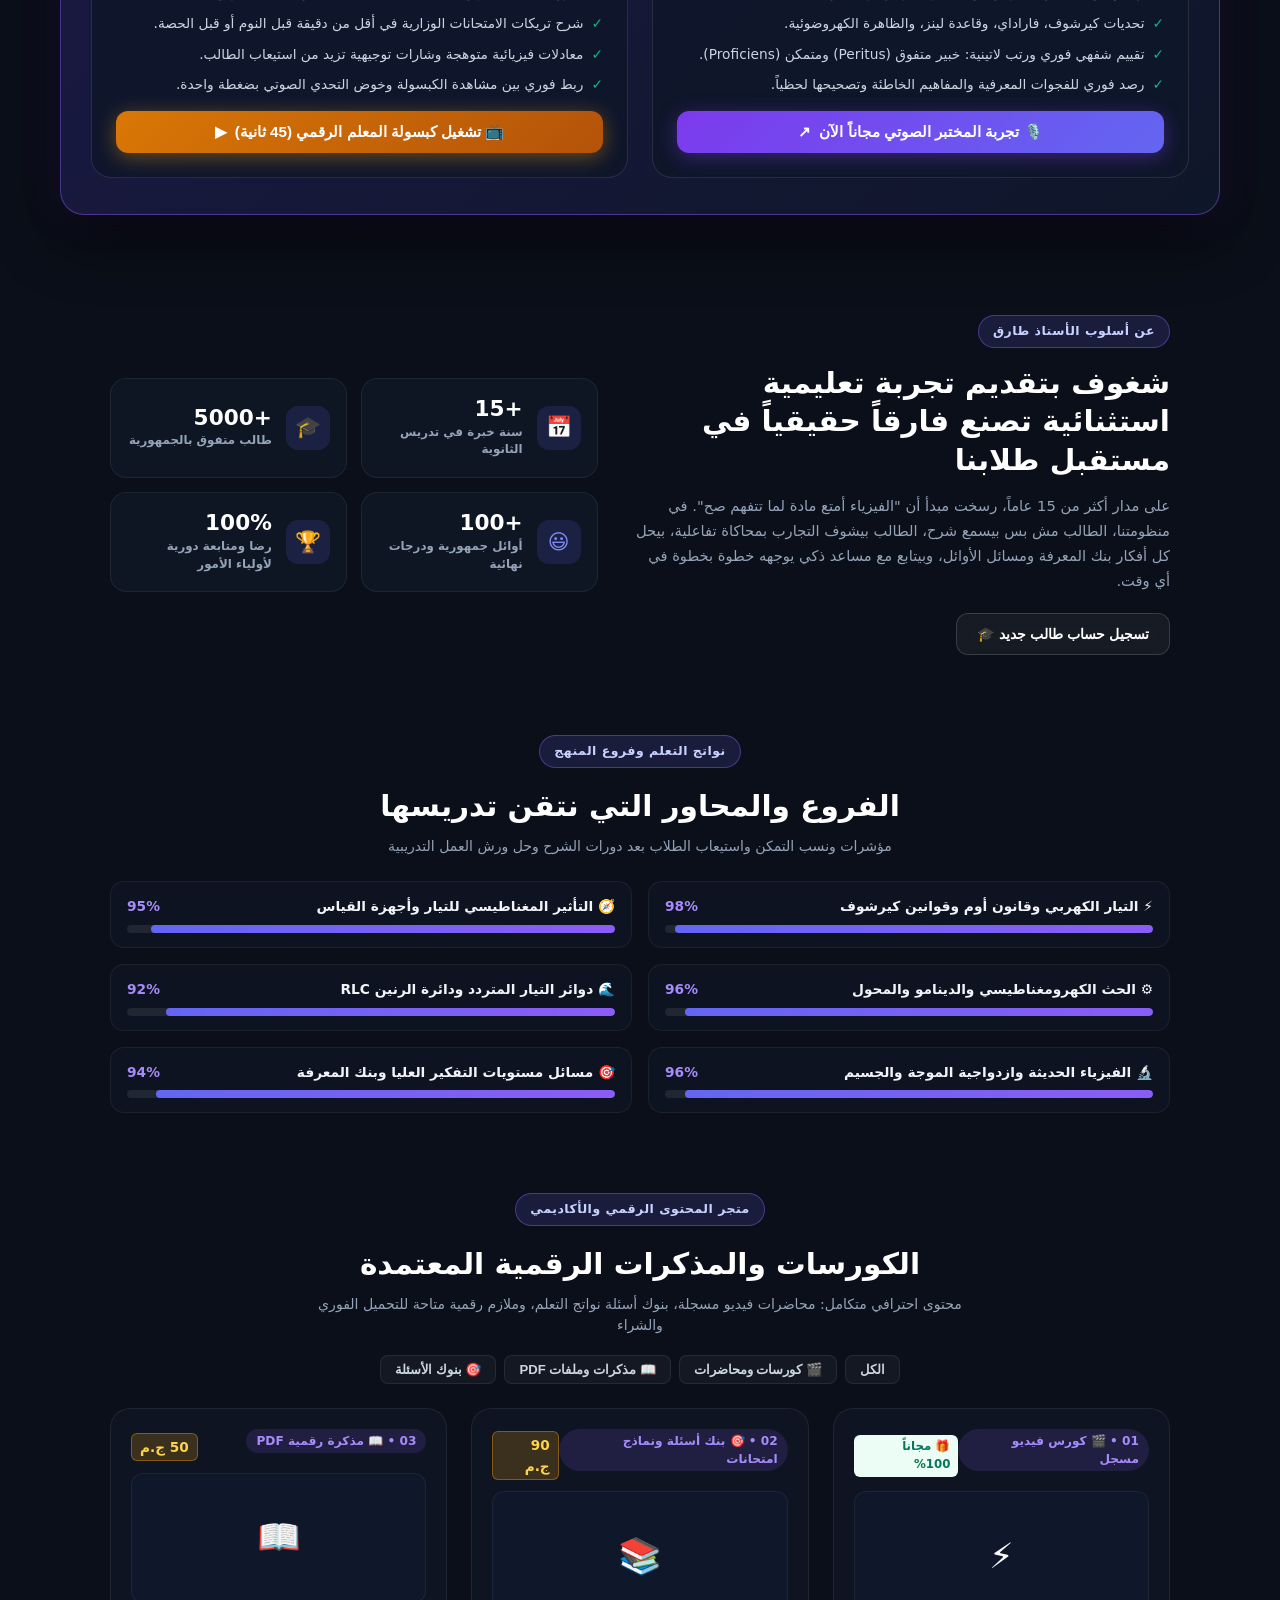
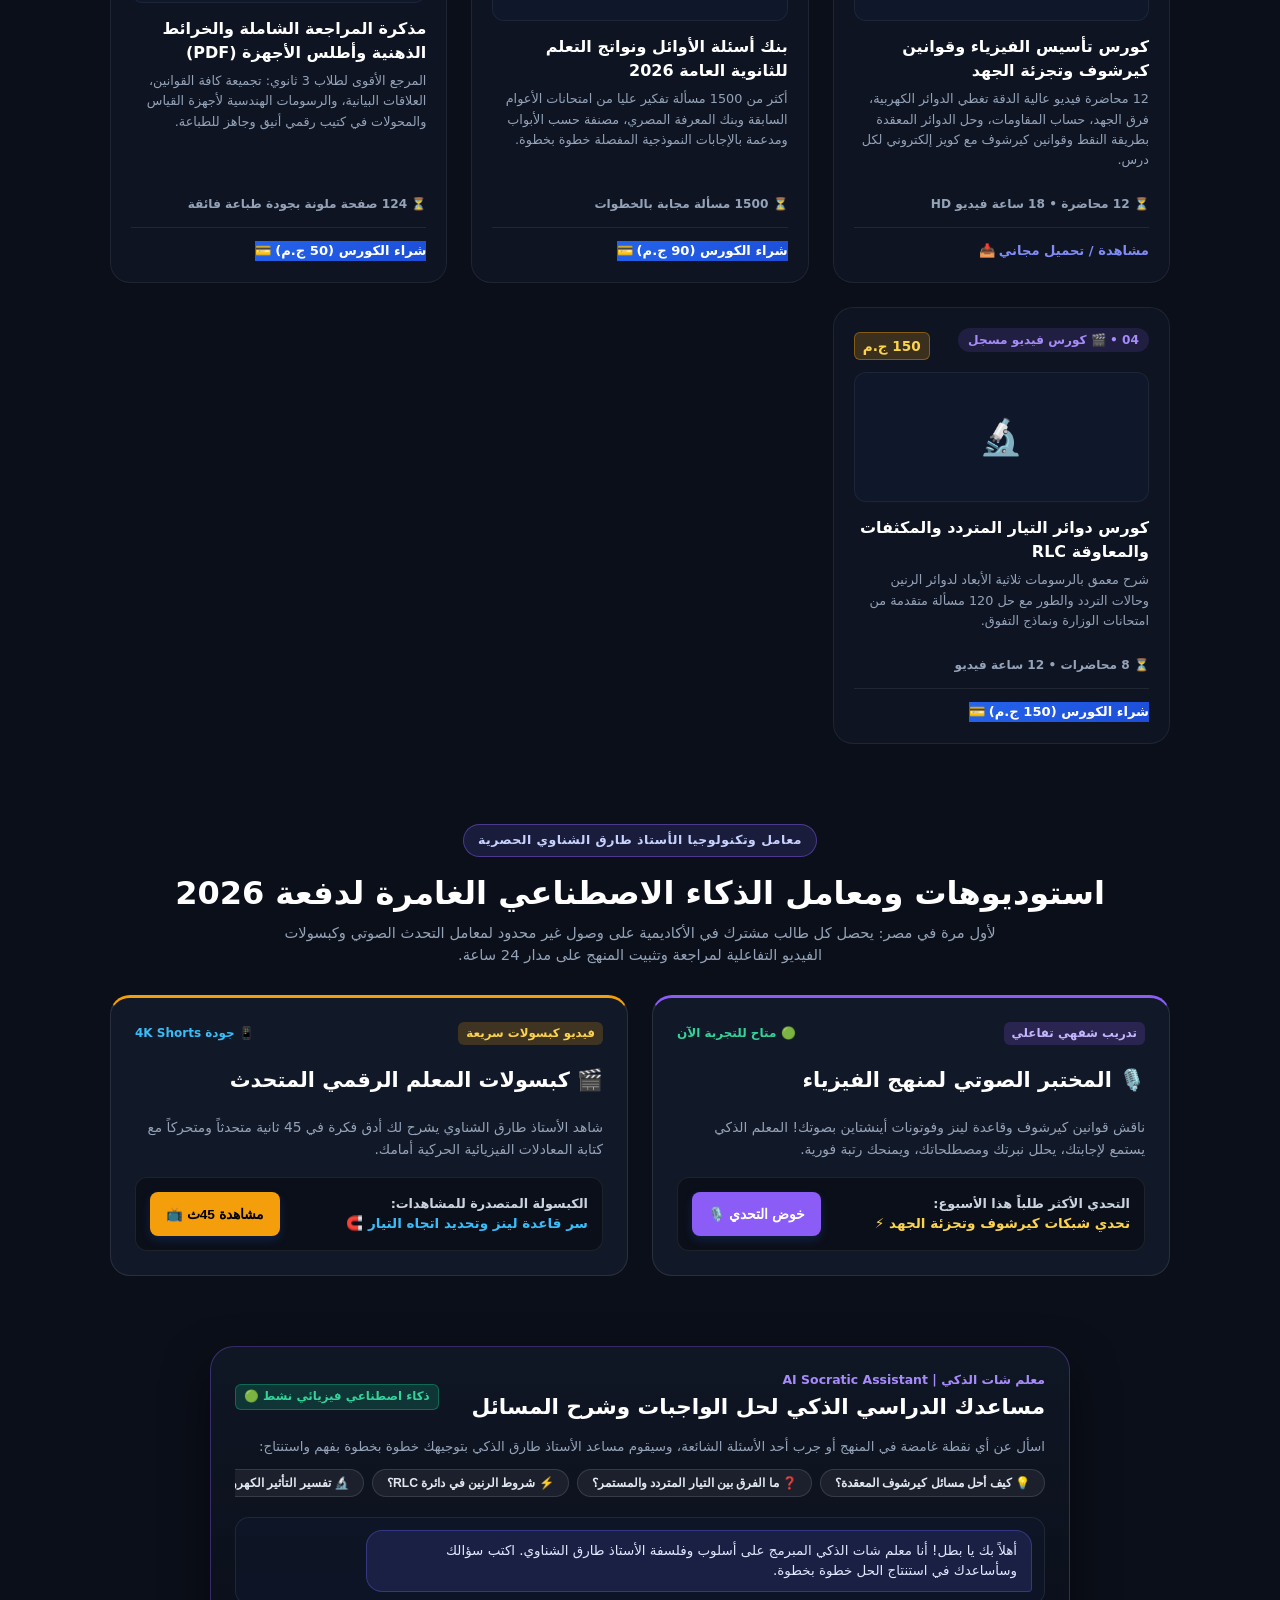
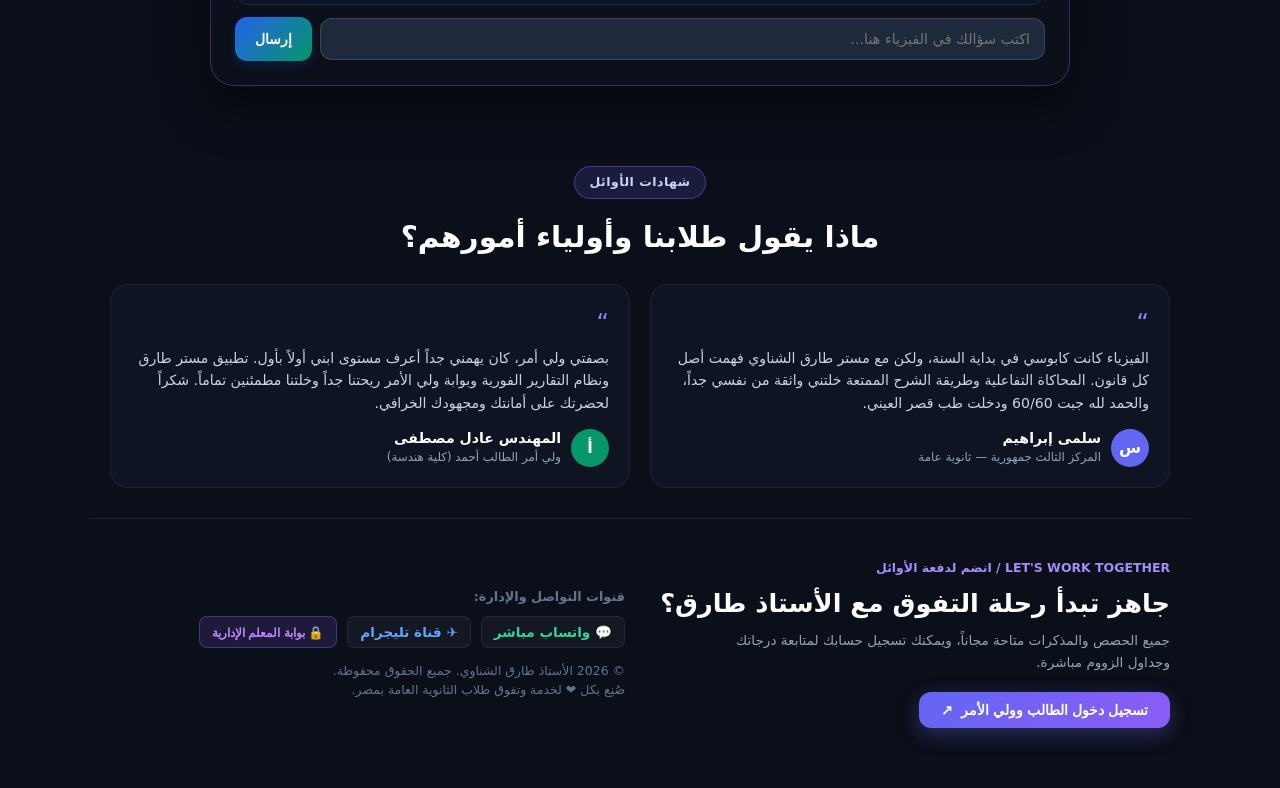
==== commit 38acb8ab: "refactor(marketing): relocate Shotcraft marketing videos to platform page as a core teacher feature " ====
--- a/index.html
+++ b/index.html
@@ -98,8 +98,7 @@
         <a class="nav-link-item" href="#mo3lem-chat-section">معلم شات AI</a>
         <a class="nav-link-item" href="#testimonials-section">آراء الطلاب</a>
         <a class="nav-link-item" href="#contact-section">تواصل معنا</a>
-              <a class="nav-link-item" href="#section-marketing-videos" style="color: #F472B6; font-weight: 800; border: 1px solid rgba(244, 114, 182, 0.45); border-radius: 999px; padding: 4px 14px; background: rgba(244, 114, 182, 0.12); margin: 0 4px; display: inline-flex; align-items: center; gap: 4px;">🎬 الفيديوهات التسويقية</a>
-      </nav>
+              </nav>
 
       <div style="display: flex; align-items: center; gap: 10px;">
         <!-- Discrete Teacher Admin Entry Link -->
@@ -261,156 +260,7 @@
     </section>
 
     <!-- ==================== SHOTCRAFT MARKETING VIDEOS SHOWCASE SECTION ==================== -->
-    <section id="section-marketing-videos" class="promo-revolution-section" style="margin-top: 30px; border-top: 1px solid rgba(244, 114, 182, 0.25);">
-      <div class="promo-main-banner" style="background: radial-gradient(circle at top right, rgba(236, 72, 153, 0.15) 0%, rgba(15, 23, 42, 0.98) 75%); border: 1px solid rgba(244, 114, 182, 0.35);">
-        
-        <div class="promo-badge-strip">
-          <span class="badge" style="background: rgba(236, 72, 153, 0.25); color: #F472B6; border: 1px solid rgba(236, 72, 153, 0.5); font-size: 0.82rem; font-weight: 800;">
-            🎬 استوديو الفيديوهات التسويقية الاحترافية لمدرسي مصر
-          </span>
-          <span class="badge" style="background: rgba(56, 189, 248, 0.2); color: #38BDF8; border: 1px solid rgba(56, 189, 248, 0.5); font-size: 0.82rem; font-weight: 800;">
-            Shotcraft Remotion Motion Recipes
-          </span>
-          <span class="badge" style="background: rgba(245, 158, 11, 0.2); color: #FCD34D; border: 1px solid rgba(245, 158, 11, 0.5); font-size: 0.82rem; font-weight: 800;">
-            جاهز للنشر الفيرالي (TikTok • Reels • Shorts • YouTube)
-          </span>
-        </div>
-
-        <h2 style="font-size: 2.2rem; font-weight: 900; color: #FFFFFF; line-height: 1.3; margin-bottom: 14px;">
-          فيديوهات إعلانية مبتكرة موجهة لمدرسي مصر <span style="color: #F472B6;">بتقنيات الحركة العالمية (Shotcraft)</span>
-        </h2>
-
-        <p style="font-size: 1.05rem; color: #CBD5E1; line-height: 1.8; max-width: 950px; margin-bottom: 25px;">
-          لأول مرة في مصر، نوفر لمدرسي الثانوية العامة والشهادات حملات تسويقية متكاملة جاهزة للعرض الفوري! كل فيديو مبني بأحدث وصفات الحركة المتقدمة (<code style="color: #F472B6; font-size: 0.85rem;">avatar-bracket-carousel</code>، <code style="color: #38BDF8; font-size: 0.85rem;">bezier-source-converge-merge</code>، <code style="color: #FCD34D; font-size: 0.85rem;">carousel-3d</code>، <code style="color: #34D399; font-size: 0.85rem;">fui-hud-moves</code>) مع تعليق صوتي مصري إعلاني ناري يحفز المدرسين والطلاب على الانضمام لمنصتك فوراً.
-        </p>
-
-        <!-- 4 Campaign Video Showcase Cards Grid -->
-        <div style="display: grid; grid-template-columns: repeat(auto-fit, minmax(280px, 1fr)); gap: 20px; margin-top: 15px;">
-          
-          <!-- Campaign 1 Card -->
-          <div class="marketing-video-preview-card" style="background: rgba(15, 23, 42, 0.85); border: 1px solid rgba(236, 72, 153, 0.4); border-radius: 18px; padding: 22px; display: flex; flex-direction: column; justify-content: space-between; position: relative; overflow: hidden;">
-            <div style="position: absolute; top: 0; left: 0; right: 0; height: 4px; background: linear-gradient(90deg, #EC4899, #8B5CF6);"></div>
-            <div>
-              <div style="display: flex; justify-content: space-between; align-items: center; margin-bottom: 12px;">
-                <span class="badge" style="background: rgba(236, 72, 153, 0.2); color: #F472B6; font-size: 0.72rem;">📱 Shorts 9:16 (60ث)</span>
-                <span style="font-size: 0.75rem; color: #94A3B8; font-family: monospace;">CAMPAIGN-01</span>
-              </div>
-              <h3 style="font-size: 1.15rem; font-weight: 800; color: #FFFFFF; line-height: 1.4; margin-bottom: 10px;">
-                يوم في حياة مدرس الثانوية العامة: قبل وبعد المعلم الرقمي
-              </h3>
-              <p style="font-size: 0.83rem; color: #CBD5E1; line-height: 1.6; margin-bottom: 14px;">
-                مقارنة درامية صادمة بين إرهاق التصحيح اليدوي وتصوير الملازم، وبين راحة الأكاديمية الذكية مع التوأم الرقمي والمختبر الصوتي.
-              </p>
-              <div style="display: flex; flex-wrap: wrap; gap: 6px; margin-bottom: 16px;">
-                <span class="recipe-pill" style="font-size: 0.68rem; background: rgba(139, 92, 246, 0.2); color: #C4B5FD; padding: 2px 8px; border-radius: 6px;">canvas-materialize-moves</span>
-                <span class="recipe-pill" style="font-size: 0.68rem; background: rgba(236, 72, 153, 0.2); color: #F472B6; padding: 2px 8px; border-radius: 6px;">neon-frame-orbit-drop</span>
-                <span class="recipe-pill" style="font-size: 0.68rem; background: rgba(56, 189, 248, 0.2); color: #38BDF8; padding: 2px 8px; border-radius: 6px;">spotlight-hero-card</span>
-              </div>
-            </div>
-            <div>
-              <button type="button" class="btn-promo-cta" onclick="ShotcraftMarketingEngine.openShotcraftVideoModal(0)" style="width: 100%; justify-content: center; background: linear-gradient(135deg, #EC4899, #8B5CF6); color: #FFFFFF; font-weight: 800; padding: 10px; border-radius: 12px; margin-bottom: 8px; border: none; cursor: pointer;">
-                <span>▶️ تشغيل ومعاينة الفيديو الحركي</span>
-              </button>
-              <button type="button" onclick="copyCampaignScriptById('campaign-drama-exhaustion')" style="width: 100%; background: rgba(30, 41, 59, 0.8); border: 1px solid rgba(255, 255, 255, 0.15); color: #CBD5E1; font-size: 0.78rem; padding: 6px; border-radius: 8px; cursor: pointer;">
-                📋 نسخ الاسكريبت المخصص
-              </button>
-            </div>
-          </div>
-
-          <!-- Campaign 2 Card -->
-          <div class="marketing-video-preview-card" style="background: rgba(15, 23, 42, 0.85); border: 1px solid rgba(56, 189, 248, 0.4); border-radius: 18px; padding: 22px; display: flex; flex-direction: column; justify-content: space-between; position: relative; overflow: hidden;">
-            <div style="position: absolute; top: 0; left: 0; right: 0; height: 4px; background: linear-gradient(90deg, #38BDF8, #10B981);"></div>
-            <div>
-              <div style="display: flex; justify-content: space-between; align-items: center; margin-bottom: 12px;">
-                <span class="badge" style="background: rgba(56, 189, 248, 0.2); color: #38BDF8; font-size: 0.72rem;">🎙️ Reels 9:16 (45ث)</span>
-                <span style="font-size: 0.75rem; color: #94A3B8; font-family: monospace;">CAMPAIGN-02</span>
-              </div>
-              <h3 style="font-size: 1.15rem; font-weight: 800; color: #FFFFFF; line-height: 1.4; margin-bottom: 10px;">
-                المختبر الصوتي الذكي: درب 1000 طالب شفوياً في نفس الدقيقة!
-              </h3>
-              <p style="font-size: 0.83rem; color: #CBD5E1; line-height: 1.6; margin-bottom: 14px;">
-                استعراض لقدرة الذكاء الاصطناعي على مناقشة طلابك شفوياً بنموذج الإجابة السقراطي ومنح رتب لاتينية تريند بين أوائل الجمهورية.
-              </p>
-              <div style="display: flex; flex-wrap: wrap; gap: 6px; margin-bottom: 16px;">
-                <span class="recipe-pill" style="font-size: 0.68rem; background: rgba(56, 189, 248, 0.2); color: #38BDF8; padding: 2px 8px; border-radius: 6px;">avatar-bracket-carousel</span>
-                <span class="recipe-pill" style="font-size: 0.68rem; background: rgba(16, 185, 129, 0.2); color: #34D399; padding: 2px 8px; border-radius: 6px;">fui-hud-moves · line-unfold</span>
-                <span class="recipe-pill" style="font-size: 0.68rem; background: rgba(139, 92, 246, 0.2); color: #C4B5FD; padding: 2px 8px; border-radius: 6px;">list-stack-press</span>
-              </div>
-            </div>
-            <div>
-              <button type="button" class="btn-promo-cta" onclick="ShotcraftMarketingEngine.openShotcraftVideoModal(1)" style="width: 100%; justify-content: center; background: linear-gradient(135deg, #0284C7, #10B981); color: #FFFFFF; font-weight: 800; padding: 10px; border-radius: 12px; margin-bottom: 8px; border: none; cursor: pointer;">
-                <span>▶️ تشغيل ومعاينة الفيديو الحركي</span>
-              </button>
-              <button type="button" onclick="copyCampaignScriptById('campaign-tech-voice-lab')" style="width: 100%; background: rgba(30, 41, 59, 0.8); border: 1px solid rgba(255, 255, 255, 0.15); color: #CBD5E1; font-size: 0.78rem; padding: 6px; border-radius: 8px; cursor: pointer;">
-                📋 نسخ الاسكريبت المخصص
-              </button>
-            </div>
-          </div>
-
-          <!-- Campaign 3 Card -->
-          <div class="marketing-video-preview-card" style="background: rgba(15, 23, 42, 0.85); border: 1px solid rgba(245, 158, 11, 0.4); border-radius: 18px; padding: 22px; display: flex; flex-direction: column; justify-content: space-between; position: relative; overflow: hidden;">
-            <div style="position: absolute; top: 0; left: 0; right: 0; height: 4px; background: linear-gradient(90deg, #F59E0B, #EC4899);"></div>
-            <div>
-              <div style="display: flex; justify-content: space-between; align-items: center; margin-bottom: 12px;">
-                <span class="badge" style="background: rgba(245, 158, 11, 0.2); color: #FCD34D; font-size: 0.72rem;">💻 Landscape 16:9 (60ث)</span>
-                <span style="font-size: 0.75rem; color: #94A3B8; font-family: monospace;">CAMPAIGN-03</span>
-              </div>
-              <h3 style="font-size: 1.15rem; font-weight: 800; color: #FFFFFF; line-height: 1.4; margin-bottom: 10px;">
-                سر المليون جنيه: كيف تبني أكاديميتك الخاصة من الإسكندرية لأسوان؟
-              </h3>
-              <p style="font-size: 0.83rem; color: #CBD5E1; line-height: 1.6; margin-bottom: 14px;">
-                كيف يتحول المعلم من العمل المحدود بالسنتر إلى صرح تعليمي واسع بملايين الجنيهات مع دفع مباشر على InstaPay وحماية المذكرات.
-              </p>
-              <div style="display: flex; flex-wrap: wrap; gap: 6px; margin-bottom: 16px;">
-                <span class="recipe-pill" style="font-size: 0.68rem; background: rgba(245, 158, 11, 0.2); color: #FCD34D; padding: 2px 8px; border-radius: 6px;">bezier-source-converge-merge</span>
-                <span class="recipe-pill" style="font-size: 0.68rem; background: rgba(56, 189, 248, 0.2); color: #38BDF8; padding: 2px 8px; border-radius: 6px;">integration-hub-map</span>
-                <span class="recipe-pill" style="font-size: 0.68rem; background: rgba(236, 72, 153, 0.2); color: #F472B6; padding: 2px 8px; border-radius: 6px;">carousel-3d</span>
-              </div>
-            </div>
-            <div>
-              <button type="button" class="btn-promo-cta" onclick="ShotcraftMarketingEngine.openShotcraftVideoModal(2)" style="width: 100%; justify-content: center; background: linear-gradient(135deg, #D97706, #EC4899); color: #FFFFFF; font-weight: 800; padding: 10px; border-radius: 12px; margin-bottom: 8px; border: none; cursor: pointer;">
-                <span>▶️ تشغيل ومعاينة الفيديو الحركي</span>
-              </button>
-              <button type="button" onclick="copyCampaignScriptById('campaign-business-scale')" style="width: 100%; background: rgba(30, 41, 59, 0.8); border: 1px solid rgba(255, 255, 255, 0.15); color: #CBD5E1; font-size: 0.78rem; padding: 6px; border-radius: 8px; cursor: pointer;">
-                📋 نسخ الاسكريبت المخصص
-              </button>
-            </div>
-          </div>
-
-          <!-- Campaign 4 Card -->
-          <div class="marketing-video-preview-card" style="background: rgba(15, 23, 42, 0.85); border: 1px solid rgba(16, 185, 129, 0.4); border-radius: 18px; padding: 22px; display: flex; flex-direction: column; justify-content: space-between; position: relative; overflow: hidden;">
-            <div style="position: absolute; top: 0; left: 0; right: 0; height: 4px; background: linear-gradient(90deg, #10B981, #0284C7);"></div>
-            <div>
-              <div style="display: flex; justify-content: space-between; align-items: center; margin-bottom: 12px;">
-                <span class="badge" style="background: rgba(16, 185, 129, 0.2); color: #34D399; font-size: 0.72rem;">💬 Shorts 9:16 (45ث)</span>
-                <span style="font-size: 0.75rem; color: #94A3B8; font-family: monospace;">CAMPAIGN-04</span>
-              </div>
-              <h3 style="font-size: 1.15rem; font-weight: 800; color: #FFFFFF; line-height: 1.4; margin-bottom: 10px;">
-                سلاح المدرس الذكي ضد وجع دماغ السكرتارية وأولياء الأمور
-              </h3>
-              <p style="font-size: 0.83rem; color: #CBD5E1; line-height: 1.6; margin-bottom: 14px;">
-                وداعاً لرسايل الواتساب الساعة 12 بالليل وضياع كشوفات الغياب! المستشار الذكي يرد بلباقة وبأعلى احترام بتعليماتك التامة.
-              </p>
-              <div style="display: flex; flex-wrap: wrap; gap: 6px; margin-bottom: 16px;">
-                <span class="recipe-pill" style="font-size: 0.68rem; background: rgba(16, 185, 129, 0.2); color: #34D399; padding: 2px 8px; border-radius: 6px;">page-waterfall-wall</span>
-                <span class="recipe-pill" style="font-size: 0.68rem; background: rgba(56, 189, 248, 0.2); color: #38BDF8; padding: 2px 8px; border-radius: 6px;">neon-frame-forerun</span>
-                <span class="recipe-pill" style="font-size: 0.68rem; background: rgba(139, 92, 246, 0.2); color: #C4B5FD; padding: 2px 8px; border-radius: 6px;">spotlight-hero-card</span>
-              </div>
-            </div>
-            <div>
-              <button type="button" class="btn-promo-cta" onclick="ShotcraftMarketingEngine.openShotcraftVideoModal(3)" style="width: 100%; justify-content: center; background: linear-gradient(135deg, #059669, #0284C7); color: #FFFFFF; font-weight: 800; padding: 10px; border-radius: 12px; margin-bottom: 8px; border: none; cursor: pointer;">
-                <span>▶️ تشغيل ومعاينة الفيديو الحركي</span>
-              </button>
-              <button type="button" onclick="copyCampaignScriptById('campaign-parent-relief')" style="width: 100%; background: rgba(30, 41, 59, 0.8); border: 1px solid rgba(255, 255, 255, 0.15); color: #CBD5E1; font-size: 0.78rem; padding: 6px; border-radius: 8px; cursor: pointer;">
-                📋 نسخ الاسكريبت المخصص
-              </button>
-            </div>
-          </div>
-
-        </div>
-
-      </div>
-    </section>
+    
 
 
 
@@ -826,6 +676,9 @@
 
           <!-- Desktop Navigation Tabs Bar (Visible on Desktop >= 769px) -->
           <div class="desktop-nav-tabs-bar">
+            <button class="desktop-tab-btn active" id="btn-tab-square-dashboard" onclick="switchTeacherTab('tab-square-dashboard-5', this)" style="border: 1px solid rgba(59, 130, 246, 0.5); color: #60A5FA; font-weight: 800; background: rgba(59, 130, 246, 0.15);">
+              <span>🔲</span><span>لوحة القيادة التنفيذية (Square-UI Dashboard-5)</span>
+            </button>
             <button class="desktop-tab-btn active" onclick="switchTeacherTab('tab-copilot', this)">
               <span>⚡</span><span>المساعد الذكي (Copilot)</span>
             </button>
@@ -872,6 +725,442 @@
   
 
           <!-- TAB 1: COPILOT (المساعد الشخصي الذكي) -->
+          
+          <!-- ==================== SQUARE-UI DASHBOARD-5 EXECUTIVE SUITE ==================== -->
+          <div id="tab-square-dashboard-5" class="m-tab-pane tab-pane" style="display: block;">
+            
+            <!-- Inlaid Container Styled exactly like Square-UI dashboard-5 -->
+            <div style="background: #090D16; border: 1px solid rgba(255, 255, 255, 0.08); border-radius: 16px; overflow: hidden; box-shadow: 0 20px 40px -15px rgba(0,0,0,0.5); margin-bottom: 24px;">
+              
+              <!-- 1. Square-UI Top Navigation & Workspace Header -->
+              <div style="display: flex; flex-wrap: wrap; align-items: center; justify-content: space-between; padding: 14px 20px; border-bottom: 1px solid rgba(255, 255, 255, 0.08); background: rgba(15, 23, 42, 0.65); gap: 12px;">
+                
+                <!-- Workspace Switcher Dropdown (Square-UI Style) -->
+                <div style="display: flex; align-items: center; gap: 12px;">
+                  <div style="position: relative;">
+                    <button type="button" id="square-workspace-btn" onclick="toggleSquareWorkspaceMenu()" style="display: flex; align-items: center; gap: 8px; background: rgba(30, 41, 59, 0.8); border: 1px solid rgba(255, 255, 255, 0.12); padding: 6px 14px; border-radius: 10px; color: #FFFFFF; font-weight: 700; font-size: 0.88rem; cursor: pointer;">
+                      <div style="width: 24px; height: 24px; border-radius: 6px; background: #2563EB; color: #FFFFFF; display: flex; align-items: center; justify-content: center; font-size: 0.75rem; font-weight: 900;">T+</div>
+                      <span id="active-workspace-name">أكاديمية أ/ طارق الشناوي (الفيزياء)</span>
+                      <span style="font-size: 0.75rem; color: #94A3B8;">▼</span>
+                    </button>
+                    <!-- Dropdown Content -->
+                    <div id="square-workspace-dropdown" style="display: none; position: absolute; top: calc(100% + 6px); right: 0; width: 260px; background: #0F172A; border: 1px solid rgba(255, 255, 255, 0.15); border-radius: 12px; box-shadow: 0 15px 30px rgba(0,0,0,0.6); z-index: 1000; padding: 8px;">
+                      <div style="font-size: 0.72rem; color: #94A3B8; padding: 6px 10px; font-weight: 700;">بيئات العمل والفروع (Workspaces)</div>
+                      <div onclick="selectSquareWorkspace('أكاديمية أ/ طارق الشناوي (الفيزياء)')" style="display: flex; align-items: center; justify-content: space-between; padding: 8px 10px; border-radius: 8px; cursor: pointer; color: #FFFFFF; font-size: 0.84rem; background: rgba(37, 99, 235, 0.15);">
+                        <span>⚡ أكاديمية طارق الشناوي</span>
+                        <span style="color: #60A5FA;">✓</span>
+                      </div>
+                      <div onclick="selectSquareWorkspace('سنتر النخبة - مدينة نصر')" style="display: flex; align-items: center; justify-content: space-between; padding: 8px 10px; border-radius: 8px; cursor: pointer; color: #CBD5E1; font-size: 0.84rem;">
+                        <span>🏢 سنتر النخبة (مدينة نصر)</span>
+                      </div>
+                      <div onclick="selectSquareWorkspace('مجموعات الأونلاين (زووم)')" style="display: flex; align-items: center; justify-content: space-between; padding: 8px 10px; border-radius: 8px; cursor: pointer; color: #CBD5E1; font-size: 0.84rem;">
+                        <span>🌐 مجموعات الأونلاين (زووم)</span>
+                      </div>
+                      <div style="border-top: 1px solid rgba(255, 255, 255, 0.08); margin: 6px 0;"></div>
+                      <div onclick="alert('سيتم فتح نافذة إضافة فرع سنتر جديد')" style="padding: 6px 10px; border-radius: 8px; cursor: pointer; color: #60A5FA; font-size: 0.8rem; font-weight: 700;">
+                        + إنشاء فرع سنتر جديد
+                      </div>
+                    </div>
+                  </div>
+
+                  <span class="badge" style="background: rgba(16, 185, 129, 0.15); color: #34D399; border: 1px solid rgba(16, 185, 129, 0.3); font-size: 0.72rem;">سحابي مباشر 🟢</span>
+                </div>
+
+                <!-- Search Bar with ⌘K & Action Tools -->
+                <div style="display: flex; align-items: center; gap: 10px; flex-wrap: wrap;">
+                  <div style="position: relative; min-width: 220px;">
+                    <span style="position: absolute; right: 10px; top: 50%; transform: translateY(-50%); font-size: 0.85rem; color: #64748B;">🔍</span>
+                    <input type="text" placeholder="بحث سريع في الطلاب والكويزات..." style="width: 100%; background: rgba(30, 41, 59, 0.5); border: 1px solid rgba(255, 255, 255, 0.1); border-radius: 8px; padding: 6px 32px 6px 45px; color: #FFFFFF; font-size: 0.82rem; outline: none;">
+                    <span style="position: absolute; left: 8px; top: 50%; transform: translateY(-50%); background: rgba(255, 255, 255, 0.08); border-radius: 4px; padding: 1px 6px; font-size: 0.68rem; color: #94A3B8; font-family: monospace;">⌘K</span>
+                  </div>
+
+                  <!-- Quick Notifications Bell -->
+                  <button type="button" style="width: 34px; height: 34px; border-radius: 8px; background: rgba(30, 41, 59, 0.5); border: 1px solid rgba(255, 255, 255, 0.1); color: #CBD5E1; display: flex; align-items: center; justify-content: center; cursor: pointer; position: relative;">
+                    <span>🔔</span>
+                    <span style="position: absolute; top: 6px; right: 6px; width: 7px; height: 7px; background: #EF4444; border-radius: 50%;"></span>
+                  </button>
+
+                  <!-- Teacher Avatar -->
+                  <div style="width: 34px; height: 34px; border-radius: 8px; overflow: hidden; border: 1.5px solid #2563EB;">
+                    <img src="assets/teacher_tarek_portrait.jpg" alt="طارق الشناوي" style="width: 100%; height: 100%; object-fit: cover;">
+                  </div>
+                </div>
+
+              </div>
+
+              <!-- 2. Main Executive Content Area -->
+              <div style="padding: 20px;">
+                
+                <!-- Welcome Banner (Square-UI Style) -->
+                <div style="display: flex; flex-direction: column; sm:flex-row; justify-content: space-between; align-items: flex-start; sm:items-center; gap: 14px; margin-bottom: 22px;">
+                  <div>
+                    <h2 style="font-size: 1.45rem; font-weight: 800; color: #FFFFFF; margin: 0 0 4px 0; display: flex; align-items: center; gap: 8px;">
+                      <span>مرحباً بعودتك، أ/ طارق الشناوي! 👋</span>
+                      <span class="badge" style="background: rgba(59, 130, 246, 0.2); color: #93C5FD; font-size: 0.7rem; border: 1px solid rgba(59, 130, 246, 0.4);">Square-UI v5</span>
+                    </h2>
+                    <p style="font-size: 0.86rem; color: #94A3B8; margin: 0;">
+                      <strong style="color: #60A5FA;">14 مهمة</strong> مستحقة اليوم • <strong style="color: #F59E0B;">3 امتحانات</strong> بانتظار الاعتماد الآلي • <strong style="color: #34D399;">4 حصص زووم</strong> مجدولة هذا الأسبوع
+                    </p>
+                  </div>
+                  <div style="display: flex; align-items: center; gap: 8px;">
+                    <button type="button" onclick="exportSquareDashboardReport()" style="display: flex; align-items: center; gap: 6px; background: rgba(30, 41, 59, 0.8); border: 1px solid rgba(255, 255, 255, 0.15); color: #CBD5E1; padding: 7px 14px; border-radius: 8px; font-size: 0.82rem; font-weight: 700; cursor: pointer;">
+                      <span>📥</span><span>تصدير التقارير (Export)</span>
+                    </button>
+                    <button type="button" onclick="openNewExamModal()" style="display: flex; align-items: center; gap: 6px; background: #2563EB; border: none; color: #FFFFFF; padding: 7px 16px; border-radius: 8px; font-size: 0.82rem; font-weight: 800; cursor: pointer; box-shadow: 0 4px 14px rgba(37, 99, 235, 0.4);">
+                      <span>+</span><span>إضافة جديد (New)</span>
+                    </button>
+                  </div>
+                </div>
+
+                <!-- 3. Square-UI 4 Stats Cards Grid -->
+                <div style="display: grid; grid-template-columns: repeat(auto-fit, minmax(220px, 1fr)); gap: 14px; margin-bottom: 22px;">
+                  
+                  <!-- Stat 1: Total Students -->
+                  <div style="background: rgba(15, 23, 42, 0.7); border: 1px solid rgba(255, 255, 255, 0.08); border-radius: 12px; padding: 16px;">
+                    <div style="display: flex; justify-content: space-between; align-items: flex-start;">
+                      <div>
+                        <span style="font-size: 0.82rem; color: #94A3B8;">إجمالي الطلاب المسجلين</span>
+                        <div style="font-size: 1.7rem; font-weight: 800; color: #FFFFFF; margin: 4px 0;">2,840</div>
+                        <span style="font-size: 0.74rem; color: #34D399;">+14% مقارنة بالشهر السابق ↗</span>
+                      </div>
+                      <div style="width: 40px; height: 40px; border-radius: 10px; background: rgba(59, 130, 246, 0.15); border: 1px solid rgba(59, 130, 246, 0.3); display: flex; align-items: center; justify-content: center; font-size: 1.1rem; color: #60A5FA;">📁</div>
+                    </div>
+                  </div>
+
+                  <!-- Stat 2: Voice Lab Sessions -->
+                  <div style="background: rgba(15, 23, 42, 0.7); border: 1px solid rgba(255, 255, 255, 0.08); border-radius: 12px; padding: 16px;">
+                    <div style="display: flex; justify-content: space-between; align-items: flex-start;">
+                      <div>
+                        <span style="font-size: 0.82rem; color: #94A3B8;">تفاعل المختبر الصوتي الذكي</span>
+                        <div style="font-size: 1.7rem; font-weight: 800; color: #FFFFFF; margin: 4px 0;">1,420</div>
+                        <span style="font-size: 0.74rem; color: #A78BFA;">+28% جلسات تدريب شفهي 🎙️</span>
+                      </div>
+                      <div style="width: 40px; height: 40px; border-radius: 10px; background: rgba(139, 92, 246, 0.15); border: 1px solid rgba(139, 92, 246, 0.3); display: flex; align-items: center; justify-content: center; font-size: 1.1rem; color: #C4B5FD;">📝</div>
+                    </div>
+                  </div>
+
+                  <!-- Stat 3: Presenter Video Capsules -->
+                  <div style="background: rgba(15, 23, 42, 0.7); border: 1px solid rgba(255, 255, 255, 0.08); border-radius: 12px; padding: 16px;">
+                    <div style="display: flex; justify-content: space-between; align-items: flex-start;">
+                      <div>
+                        <span style="font-size: 0.82rem; color: #94A3B8;">كبسولات المعلم الرقمي</span>
+                        <div style="font-size: 1.7rem; font-weight: 800; color: #FFFFFF; margin: 4px 0;">48 كبسولة</div>
+                        <span style="font-size: 0.74rem; color: #FCD34D;">94% معدل إتمام المشاهدة 🎬</span>
+                      </div>
+                      <div style="width: 40px; height: 40px; border-radius: 10px; background: rgba(245, 158, 11, 0.15); border: 1px solid rgba(245, 158, 11, 0.3); display: flex; align-items: center; justify-content: center; font-size: 1.1rem; color: #FCD34D;">👁️</div>
+                    </div>
+                  </div>
+
+                  <!-- Stat 4: Revenue & InstaPay -->
+                  <div style="background: rgba(15, 23, 42, 0.7); border: 1px solid rgba(255, 255, 255, 0.08); border-radius: 12px; padding: 16px;">
+                    <div style="display: flex; justify-content: space-between; align-items: flex-start;">
+                      <div>
+                        <span style="font-size: 0.82rem; color: #94A3B8;">تحصيلات InstaPay وفودافون</span>
+                        <div style="font-size: 1.7rem; font-weight: 800; color: #FFFFFF; margin: 4px 0;">145,000 ج.م</div>
+                        <span style="font-size: 0.74rem; color: #34D399;">+22% تدفقات مالية مباشرة 💳</span>
+                      </div>
+                      <div style="width: 40px; height: 40px; border-radius: 10px; background: rgba(16, 185, 129, 0.15); border: 1px solid rgba(16, 185, 129, 0.3); display: flex; align-items: center; justify-content: center; font-size: 1.1rem; color: #34D399;">✅</div>
+                    </div>
+                  </div>
+
+                </div>
+
+                <!-- 4. The 2/3 + 1/3 Content Grid (Today's Tasks vs Performance Chart) -->
+                <div style="display: grid; grid-template-columns: 2fr 1fr; gap: 16px; margin-bottom: 22px;" class="square-split-grid">
+                  
+                  <!-- Left (2/3): Today's Tasks & Lab Submissions -->
+                  <div style="background: rgba(15, 23, 42, 0.7); border: 1px solid rgba(255, 255, 255, 0.08); border-radius: 14px; overflow: hidden;">
+                    <div style="display: flex; justify-content: space-between; align-items: center; padding: 12px 18px; border-bottom: 1px solid rgba(255, 255, 255, 0.08); background: rgba(30, 41, 59, 0.4);">
+                      <div style="display: flex; align-items: center; gap: 8px;">
+                        <span style="font-weight: 800; font-size: 0.95rem; color: #FFFFFF;">مهام اليوم والأنشطة الطلابية (Today's Tasks)</span>
+                        <span class="badge" style="background: rgba(59, 130, 246, 0.2); color: #93C5FD; font-size: 0.7rem;">5 أنشطة نشطة</span>
+                      </div>
+                      <span style="font-size: 0.78rem; color: #94A3B8; cursor: pointer;" onclick="alert('تحديث المهام...')">تحديث ↻</span>
+                    </div>
+
+                    <div style="divide-y: 1px solid rgba(255, 255, 255, 0.06);">
+                      
+                      <!-- Task Item 1 -->
+                      <div style="display: flex; align-items: center; justify-content: space-between; padding: 12px 18px; border-bottom: 1px solid rgba(255, 255, 255, 0.05); gap: 10px;">
+                        <div style="display: flex; align-items: center; gap: 10px;">
+                          <input type="checkbox" checked style="accent-color: #2563EB; cursor: pointer;">
+                          <div>
+                            <div style="font-size: 0.88rem; font-weight: 700; color: #FFFFFF;">مناقشة كيرشوف الشفهية بالمختبر الصوتي (32 طالب سلموا)</div>
+                            <span style="font-size: 0.74rem; color: #94A3B8;">الذكاء الاصطناعي رصد 3 أخطاء في قانون العقد وتم التصحيح</span>
+                          </div>
+                        </div>
+                        <div style="display: flex; align-items: center; gap: 8px;">
+                          <span style="font-size: 0.72rem; background: rgba(139, 92, 246, 0.2); color: #C4B5FD; padding: 2px 8px; border-radius: 6px;">كيرشوف</span>
+                          <span style="font-size: 0.75rem; color: #64748B;">4:00 م</span>
+                        </div>
+                      </div>
+
+                      <!-- Task Item 2 -->
+                      <div style="display: flex; align-items: center; justify-content: space-between; padding: 12px 18px; border-bottom: 1px solid rgba(255, 255, 255, 0.05); gap: 10px;">
+                        <div style="display: flex; align-items: center; gap: 10px;">
+                          <input type="checkbox" style="accent-color: #2563EB; cursor: pointer;">
+                          <div>
+                            <div style="font-size: 0.88rem; font-weight: 700; color: #FFFFFF;">اعتماد نتائج 84 ورقة امتحان بابل شيت ممسوحة بـ OCR</div>
+                            <span style="font-size: 0.74rem; color: #94A3B8;">الدرجات جاهزة للتصدير وإرسال الرسائل لولي الأمر</span>
+                          </div>
+                        </div>
+                        <div style="display: flex; align-items: center; gap: 8px;">
+                          <span style="font-size: 0.72rem; background: rgba(56, 189, 248, 0.2); color: #38BDF8; padding: 2px 8px; border-radius: 6px;">بابل شيت</span>
+                          <span style="font-size: 0.75rem; color: #64748B;">6:30 م</span>
+                        </div>
+                      </div>
+
+                      <!-- Task Item 3 -->
+                      <div style="display: flex; align-items: center; justify-content: space-between; padding: 12px 18px; border-bottom: 1px solid rgba(255, 255, 255, 0.05); gap: 10px;">
+                        <div style="display: flex; align-items: center; gap: 10px;">
+                          <input type="checkbox" style="accent-color: #2563EB; cursor: pointer;">
+                          <div>
+                            <div style="font-size: 0.88rem; font-weight: 700; color: #FFFFFF;">حصة زووم التفاعلية: مراجعة الحث الكهرومغناطيسي وفاراداي</div>
+                            <span style="font-size: 0.74rem; color: #94A3B8;">تم توليد رابط الدعوة السري المشفر بضغطة زر للطلاب</span>
+                          </div>
+                        </div>
+                        <div style="display: flex; align-items: center; gap: 8px;">
+                          <span style="font-size: 0.72rem; background: rgba(245, 158, 11, 0.2); color: #FCD34D; padding: 2px 8px; border-radius: 6px;">Zoom Live</span>
+                          <span style="font-size: 0.75rem; color: #64748B;">8:00 م</span>
+                        </div>
+                      </div>
+
+                      <!-- Task Item 4 -->
+                      <div style="display: flex; align-items: center; justify-content: space-between; padding: 12px 18px; gap: 10px;">
+                        <div style="display: flex; align-items: center; gap: 10px;">
+                          <input type="checkbox" checked style="accent-color: #2563EB; cursor: pointer;">
+                          <div>
+                            <div style="font-size: 0.88rem; font-weight: 700; color: #FFFFFF;">إرسال رسائل التذكير التلقائية بالاشتراكات لأولياء الأمور عبر WhatsApp</div>
+                            <span style="font-size: 0.74rem; color: #94A3B8;">تم إرسال 18 إشعار باحترام تام دون أي إحراج</span>
+                          </div>
+                        </div>
+                        <div style="display: flex; align-items: center; gap: 8px;">
+                          <span style="font-size: 0.72rem; background: rgba(16, 185, 129, 0.2); color: #34D399; padding: 2px 8px; border-radius: 6px;">InstaPay</span>
+                          <span style="font-size: 0.75rem; color: #64748B;">9:15 م</span>
+                        </div>
+                      </div>
+
+                    </div>
+                  </div>
+
+                  <!-- Right (1/3): Performance Chart (Square-UI Style) -->
+                  <div style="background: rgba(15, 23, 42, 0.7); border: 1px solid rgba(255, 255, 255, 0.08); border-radius: 14px; overflow: hidden; display: flex; flex-direction: column; justify-content: space-between;">
+                    <div style="display: flex; justify-content: space-between; align-items: center; padding: 12px 18px; border-bottom: 1px solid rgba(255, 255, 255, 0.08); background: rgba(30, 41, 59, 0.4);">
+                      <span style="font-weight: 800; font-size: 0.95rem; color: #FFFFFF;">الأداء الأسبوعي (Performance)</span>
+                      <span style="font-size: 0.76rem; color: #60A5FA; cursor: pointer;" onclick="toggleSquareChartType()">تبديل النمط ⮂</span>
+                    </div>
+
+                    <div style="padding: 18px;">
+                      <div style="display: flex; align-items: baseline; gap: 8px; margin-bottom: 14px;">
+                        <span style="font-size: 2.2rem; font-weight: 900; color: #FFFFFF;">94%</span>
+                        <span style="font-size: 0.8rem; color: #34D399; font-weight: 700;">+6.2% مقارنة بالأسبوع السابق</span>
+                      </div>
+
+                      <!-- SVG Bar / Line Chart Visualization -->
+                      <div id="square-chart-container" style="height: 140px; display: flex; align-items: flex-end; justify-content: space-between; gap: 8px; padding-top: 10px;">
+                        <div style="display: flex; flex-direction: column; align-items: center; gap: 4px; flex: 1;">
+                          <div style="width: 100%; height: 75px; background: rgba(255, 255, 255, 0.2); border-radius: 4px;"></div>
+                          <span style="font-size: 0.7rem; color: #94A3B8;">السبت</span>
+                        </div>
+                        <div style="display: flex; flex-direction: column; align-items: center; gap: 4px; flex: 1;">
+                          <div style="width: 100%; height: 90px; background: rgba(255, 255, 255, 0.2); border-radius: 4px;"></div>
+                          <span style="font-size: 0.7rem; color: #94A3B8;">الأحد</span>
+                        </div>
+                        <div style="display: flex; flex-direction: column; align-items: center; gap: 4px; flex: 1;">
+                          <div style="width: 100%; height: 110px; background: #2563EB; border-radius: 4px; box-shadow: 0 0 12px rgba(37, 99, 235, 0.5);"></div>
+                          <span style="font-size: 0.7rem; color: #60A5FA; font-weight: 800;">الإثنين</span>
+                        </div>
+                        <div style="display: flex; flex-direction: column; align-items: center; gap: 4px; flex: 1;">
+                          <div style="width: 100%; height: 85px; background: rgba(255, 255, 255, 0.2); border-radius: 4px;"></div>
+                          <span style="font-size: 0.7rem; color: #94A3B8;">الثلاثاء</span>
+                        </div>
+                        <div style="display: flex; flex-direction: column; align-items: center; gap: 4px; flex: 1;">
+                          <div style="width: 100%; height: 95px; background: rgba(255, 255, 255, 0.2); border-radius: 4px;"></div>
+                          <span style="font-size: 0.7rem; color: #94A3B8;">الأربعاء</span>
+                        </div>
+                        <div style="display: flex; flex-direction: column; align-items: center; gap: 4px; flex: 1;">
+                          <div style="width: 100%; height: 125px; background: #10B981; border-radius: 4px; box-shadow: 0 0 12px rgba(16, 185, 129, 0.5);"></div>
+                          <span style="font-size: 0.7rem; color: #34D399; font-weight: 800;">الخميس</span>
+                        </div>
+                        <div style="display: flex; flex-direction: column; align-items: center; gap: 4px; flex: 1;">
+                          <div style="width: 100%; height: 60px; background: rgba(255, 255, 255, 0.2); border-radius: 4px;"></div>
+                          <span style="font-size: 0.7rem; color: #94A3B8;">الجمعة</span>
+                        </div>
+                      </div>
+
+                    </div>
+
+                    <div style="padding: 10px 18px; border-top: 1px solid rgba(255, 255, 255, 0.08); font-size: 0.76rem; color: #94A3B8; background: rgba(30, 41, 59, 0.25);">
+                      🎯 أعلى تحصيل سجله الطلاب في تدريبات الحث الكهرومغناطيسي يوم الخميس بنسبة 98%.
+                    </div>
+                  </div>
+
+                </div>
+
+                <!-- 5. Projects & Classes Data Table (Square-UI Style) -->
+                <div style="background: rgba(15, 23, 42, 0.7); border: 1px solid rgba(255, 255, 255, 0.08); border-radius: 14px; overflow: hidden;">
+                  
+                  <div style="display: flex; justify-content: space-between; align-items: center; padding: 14px 20px; border-bottom: 1px solid rgba(255, 255, 255, 0.08); background: rgba(30, 41, 59, 0.4); flex-wrap: wrap; gap: 10px;">
+                    <div style="display: flex; align-items: center; gap: 10px;">
+                      <span style="font-weight: 800; font-size: 1rem; color: #FFFFFF;">جدول المجموعات والكورسات النشطة (Projects & Classes)</span>
+                      <span class="badge" style="background: rgba(255, 255, 255, 0.08); color: #CBD5E1; font-size: 0.72rem;">4 مجموعات رئيسية</span>
+                    </div>
+
+                    <div style="display: flex; align-items: center; gap: 8px;">
+                      <button type="button" onclick="filterSquareTable('all')" class="square-table-filter-btn active" style="background: #2563EB; border: none; color: #FFFFFF; padding: 5px 12px; border-radius: 6px; font-size: 0.76rem; font-weight: 700; cursor: pointer;">الكل</button>
+                      <button type="button" onclick="filterSquareTable('active')" class="square-table-filter-btn" style="background: rgba(255, 255, 255, 0.08); border: 1px solid rgba(255, 255, 255, 0.1); color: #94A3B8; padding: 5px 12px; border-radius: 6px; font-size: 0.76rem; font-weight: 700; cursor: pointer;">جارية</button>
+                      <button type="button" onclick="filterSquareTable('completed')" class="square-table-filter-btn" style="background: rgba(255, 255, 255, 0.08); border: 1px solid rgba(255, 255, 255, 0.1); color: #94A3B8; padding: 5px 12px; border-radius: 6px; font-size: 0.76rem; font-weight: 700; cursor: pointer;">مكتملة</button>
+                    </div>
+                  </div>
+
+                  <div style="overflow-x: auto;">
+                    <table style="width: 100%; border-collapse: collapse; text-align: right; font-size: 0.85rem;">
+                      <thead>
+                        <tr style="border-bottom: 1px solid rgba(255, 255, 255, 0.08); color: #94A3B8; background: rgba(15, 23, 42, 0.5);">
+                          <th style="padding: 12px 18px; width: 40px;"><input type="checkbox" style="accent-color: #2563EB;"></th>
+                          <th style="padding: 12px 18px;">المجموعة / الكورس (Class)</th>
+                          <th style="padding: 12px 18px;">المعلم المشرف</th>
+                          <th style="padding: 12px 18px;">الطلاب</th>
+                          <th style="padding: 12px 18px;">الحالة</th>
+                          <th style="padding: 12px 18px;">التقدم</th>
+                          <th style="padding: 12px 18px; text-align: left;">إجراءات</th>
+                        </tr>
+                      </thead>
+                      <tbody id="square-projects-tbody">
+                        
+                        <!-- Row 1 -->
+                        <tr style="border-bottom: 1px solid rgba(255, 255, 255, 0.05); color: #FFFFFF;" class="square-row active">
+                          <td style="padding: 12px 18px;"><input type="checkbox" checked style="accent-color: #2563EB;"></td>
+                          <td style="padding: 12px 18px; font-weight: 700;">
+                            <div style="display: flex; align-items: center; gap: 8px;">
+                              <span style="font-size: 1.1rem;">⚡</span>
+                              <div>
+                                <div>فيزياء الثانوية العامة (الفصل الثالث: الحث)</div>
+                                <span style="font-size: 0.72rem; color: #94A3B8;">دفعة 2026 - سنتر النخبة</span>
+                              </div>
+                            </div>
+                          </td>
+                          <td style="padding: 12px 18px; color: #CBD5E1;">أ/ طارق الشناوي</td>
+                          <td style="padding: 12px 18px;"><span class="badge" style="background: rgba(59, 130, 246, 0.15); color: #93C5FD;">450 طالب</span></td>
+                          <td style="padding: 12px 18px;"><span class="badge" style="background: rgba(16, 185, 129, 0.2); color: #34D399;">جارية بنشاط 🟢</span></td>
+                          <td style="padding: 12px 18px;">
+                            <div style="display: flex; align-items: center; gap: 8px;">
+                              <div style="width: 80px; height: 6px; background: rgba(255,255,255,0.1); border-radius: 999px; overflow: hidden;">
+                                <div style="width: 85%; height: 100%; background: #34D399;"></div>
+                              </div>
+                              <span style="font-size: 0.75rem; color: #94A3B8;">85%</span>
+                            </div>
+                          </td>
+                          <td style="padding: 12px 18px; text-align: left;">
+                            <button type="button" onclick="switchTeacherTab('tab-ai-voice-lab')" style="background: rgba(139, 92, 246, 0.2); border: 1px solid rgba(139, 92, 246, 0.4); color: #C4B5FD; padding: 4px 10px; border-radius: 6px; font-size: 0.75rem; cursor: pointer;">المختبر الصوتي</button>
+                          </td>
+                        </tr>
+
+                        <!-- Row 2 -->
+                        <tr style="border-bottom: 1px solid rgba(255, 255, 255, 0.05); color: #FFFFFF;" class="square-row completed">
+                          <td style="padding: 12px 18px;"><input type="checkbox" style="accent-color: #2563EB;"></td>
+                          <td style="padding: 12px 18px; font-weight: 700;">
+                            <div style="display: flex; align-items: center; gap: 8px;">
+                              <span style="font-size: 1.1rem;">📝</span>
+                              <div>
+                                <div>بنك امتحانات بابل شيت الشامل مع تصحيح OCR</div>
+                                <span style="font-size: 0.72rem; color: #94A3B8;">تم تصحيح 320 كراسة إجابة تلقائياً</span>
+                              </div>
+                            </div>
+                          </td>
+                          <td style="padding: 12px 18px; color: #CBD5E1;">أ/ طارق الشناوي</td>
+                          <td style="padding: 12px 18px;"><span class="badge" style="background: rgba(59, 130, 246, 0.15); color: #93C5FD;">320 طالب</span></td>
+                          <td style="padding: 12px 18px;"><span class="badge" style="background: rgba(59, 130, 246, 0.2); color: #60A5FA;">معتمد 100% ✅</span></td>
+                          <td style="padding: 12px 18px;">
+                            <div style="display: flex; align-items: center; gap: 8px;">
+                              <div style="width: 80px; height: 6px; background: rgba(255,255,255,0.1); border-radius: 999px; overflow: hidden;">
+                                <div style="width: 100%; height: 100%; background: #2563EB;"></div>
+                              </div>
+                              <span style="font-size: 0.75rem; color: #94A3B8;">100%</span>
+                            </div>
+                          </td>
+                          <td style="padding: 12px 18px; text-align: left;">
+                            <button type="button" onclick="alert('تصدير كشف درجات OCR')" style="background: rgba(30, 41, 59, 0.8); border: 1px solid rgba(255, 255, 255, 0.15); color: #CBD5E1; padding: 4px 10px; border-radius: 6px; font-size: 0.75rem; cursor: pointer;">تصدير الدرجات</button>
+                          </td>
+                        </tr>
+
+                        <!-- Row 3 -->
+                        <tr style="border-bottom: 1px solid rgba(255, 255, 255, 0.05); color: #FFFFFF;" class="square-row active">
+                          <td style="padding: 12px 18px;"><input type="checkbox" checked style="accent-color: #2563EB;"></td>
+                          <td style="padding: 12px 18px; font-weight: 700;">
+                            <div style="display: flex; align-items: center; gap: 8px;">
+                              <span style="font-size: 1.1rem;">🌐</span>
+                              <div>
+                                <div>مجموعات الأونلاين (Zoom Live Classroom)</div>
+                                <span style="font-size: 0.72rem; color: #94A3B8;">الطلاب من المحافظات عبر البث المشفر</span>
+                              </div>
+                            </div>
+                          </td>
+                          <td style="padding: 12px 18px; color: #CBD5E1;">أ/ طارق الشناوي</td>
+                          <td style="padding: 12px 18px;"><span class="badge" style="background: rgba(59, 130, 246, 0.15); color: #93C5FD;">580 طالب</span></td>
+                          <td style="padding: 12px 18px;"><span class="badge" style="background: rgba(245, 158, 11, 0.2); color: #FCD34D;">جلسة قادمة 8 م ⏳</span></td>
+                          <td style="padding: 12px 18px;">
+                            <div style="display: flex; align-items: center; gap: 8px;">
+                              <div style="width: 80px; height: 6px; background: rgba(255,255,255,0.1); border-radius: 999px; overflow: hidden;">
+                                <div style="width: 50%; height: 100%; background: #F59E0B;"></div>
+                              </div>
+                              <span style="font-size: 0.75rem; color: #94A3B8;">50%</span>
+                            </div>
+                          </td>
+                          <td style="padding: 12px 18px; text-align: left;">
+                            <button type="button" onclick="switchTeacherTab('tab-attendance')" style="background: rgba(245, 158, 11, 0.2); border: 1px solid rgba(245, 158, 11, 0.4); color: #FCD34D; padding: 4px 10px; border-radius: 6px; font-size: 0.75rem; cursor: pointer;">فتح زووم</button>
+                          </td>
+                        </tr>
+
+                        <!-- Row 4 -->
+                        <tr style="color: #FFFFFF;" class="square-row active">
+                          <td style="padding: 12px 18px;"><input type="checkbox" checked style="accent-color: #2563EB;"></td>
+                          <td style="padding: 12px 18px; font-weight: 700;">
+                            <div style="display: flex; align-items: center; gap: 8px;">
+                              <span style="font-size: 1.1rem;">🎬</span>
+                              <div>
+                                <div>كبسولات فيديو Shorts المعلم الرقمي واستوديو Shotcraft</div>
+                                <span style="font-size: 0.72rem; color: #94A3B8;">تريكات المسائل الصعبة في 45 ثانية</span>
+                              </div>
+                            </div>
+                          </td>
+                          <td style="padding: 12px 18px; color: #CBD5E1;">أ/ طارق الشناوي</td>
+                          <td style="padding: 12px 18px;"><span class="badge" style="background: rgba(59, 130, 246, 0.15); color: #93C5FD;">1,490 طالب</span></td>
+                          <td style="padding: 12px 18px;"><span class="badge" style="background: rgba(236, 72, 153, 0.2); color: #F472B6;">4 كبسولات جديدة 🔥</span></td>
+                          <td style="padding: 12px 18px;">
+                            <div style="display: flex; align-items: center; gap: 8px;">
+                              <div style="width: 80px; height: 6px; background: rgba(255,255,255,0.1); border-radius: 999px; overflow: hidden;">
+                                <div style="width: 92%; height: 100%; background: #EC4899;"></div>
+                              </div>
+                              <span style="font-size: 0.75rem; color: #94A3B8;">92%</span>
+                            </div>
+                          </td>
+                          <td style="padding: 12px 18px; text-align: left;">
+                            <button type="button" onclick="switchTeacherTab('tab-ai-presenter-studio')" style="background: rgba(236, 72, 153, 0.2); border: 1px solid rgba(236, 72, 153, 0.4); color: #F472B6; padding: 4px 10px; border-radius: 6px; font-size: 0.75rem; cursor: pointer;">استوديو الفيديو</button>
+                          </td>
+                        </tr>
+
+                      </tbody>
+                    </table>
+                  </div>
+
+                  <!-- Pagination Footer (Square-UI Style) -->
+                  <div style="display: flex; justify-content: space-between; align-items: center; padding: 12px 20px; border-top: 1px solid rgba(255, 255, 255, 0.08); font-size: 0.8rem; color: #94A3B8; background: rgba(15, 23, 42, 0.4); flex-wrap: wrap; gap: 10px;">
+                    <div>عرض 1 إلى 4 من أصل 4 مجموعات مسجلة</div>
+                    <div style="display: flex; align-items: center; gap: 6px;">
+                      <button type="button" style="background: rgba(255, 255, 255, 0.08); border: 1px solid rgba(255, 255, 255, 0.1); color: #CBD5E1; padding: 4px 10px; border-radius: 6px; cursor: pointer;">السابق</button>
+                      <span style="padding: 0 6px; color: #FFFFFF; font-weight: 700;">1 / 1</span>
+                      <button type="button" style="background: rgba(255, 255, 255, 0.08); border: 1px solid rgba(255, 255, 255, 0.1); color: #CBD5E1; padding: 4px 10px; border-radius: 6px; cursor: pointer;">التالي</button>
+                    </div>
+                  </div>
+
+                </div>
+
+              </div>
+            </div>
+
+          </div>
+
           <div id="tab-copilot" class="m-tab-pane active">
             <!-- Hero Copilot Banner -->
             <div class="copilot-hero-card">
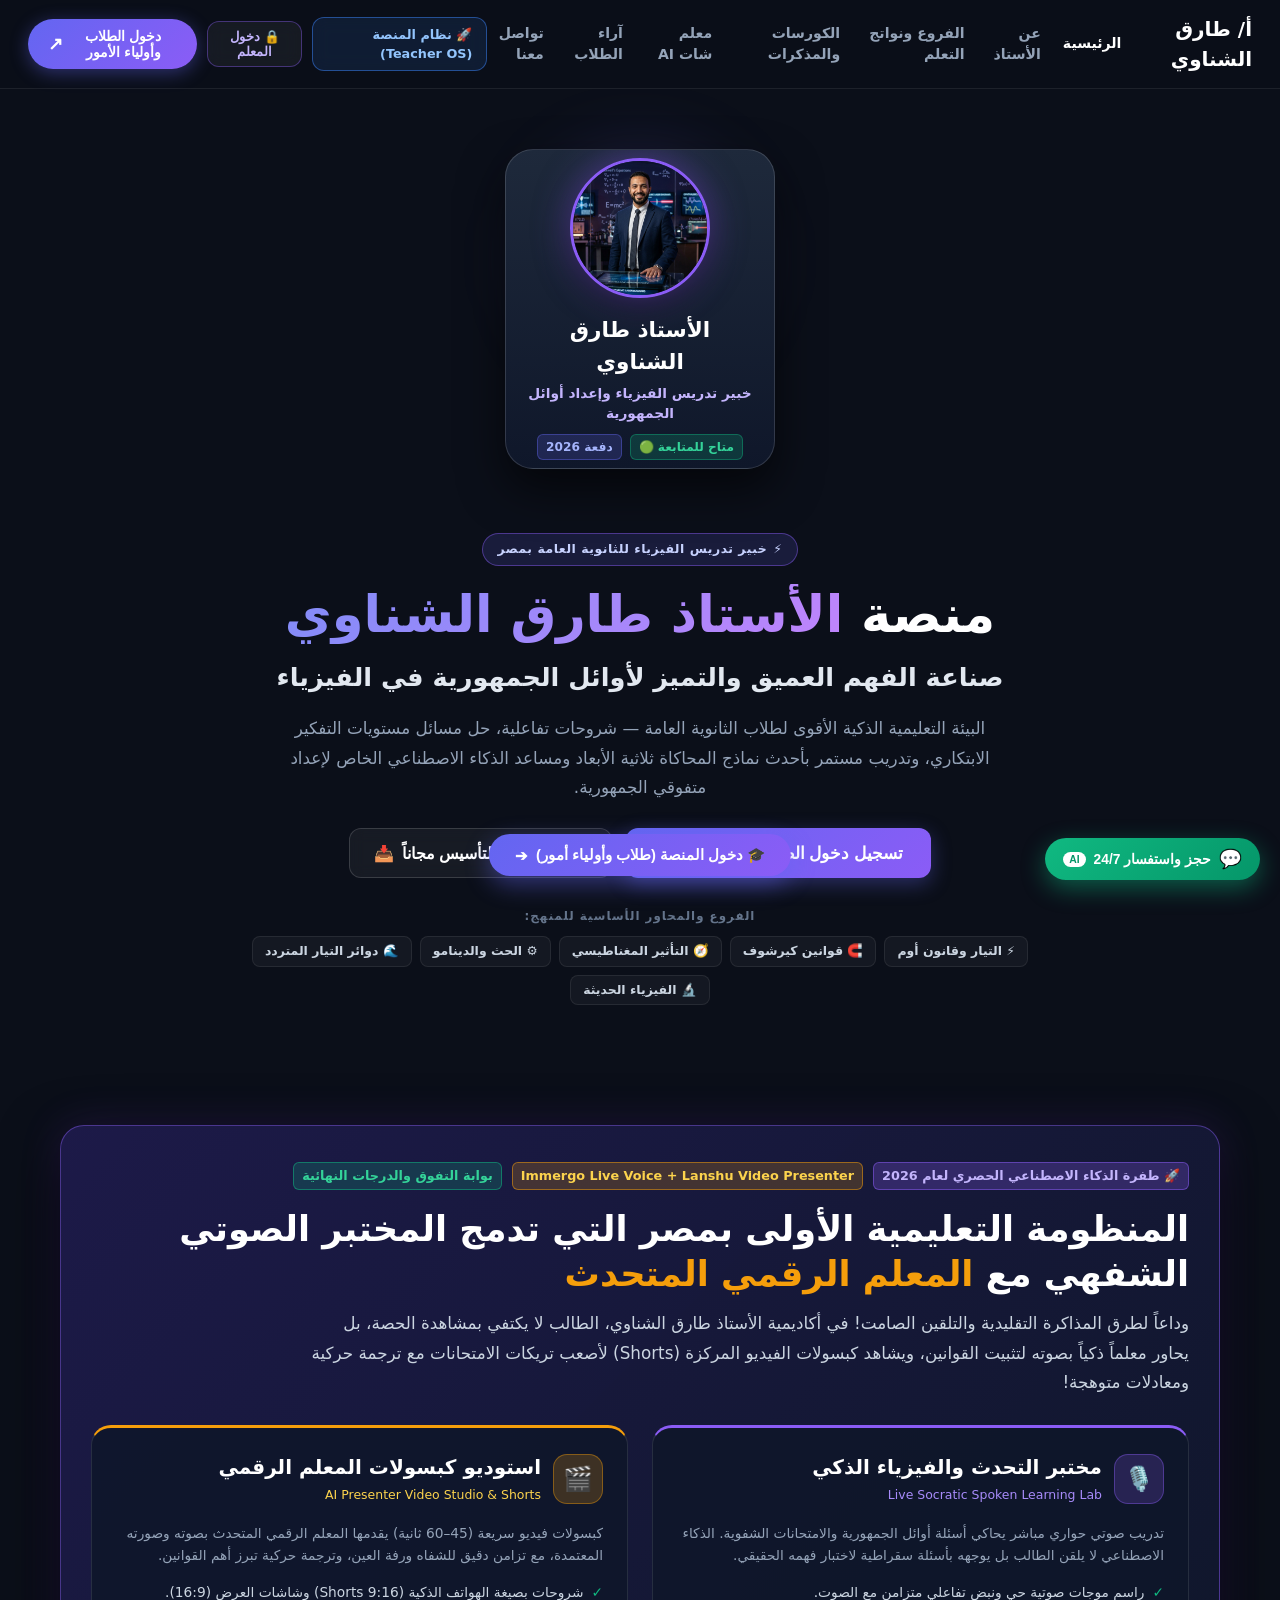
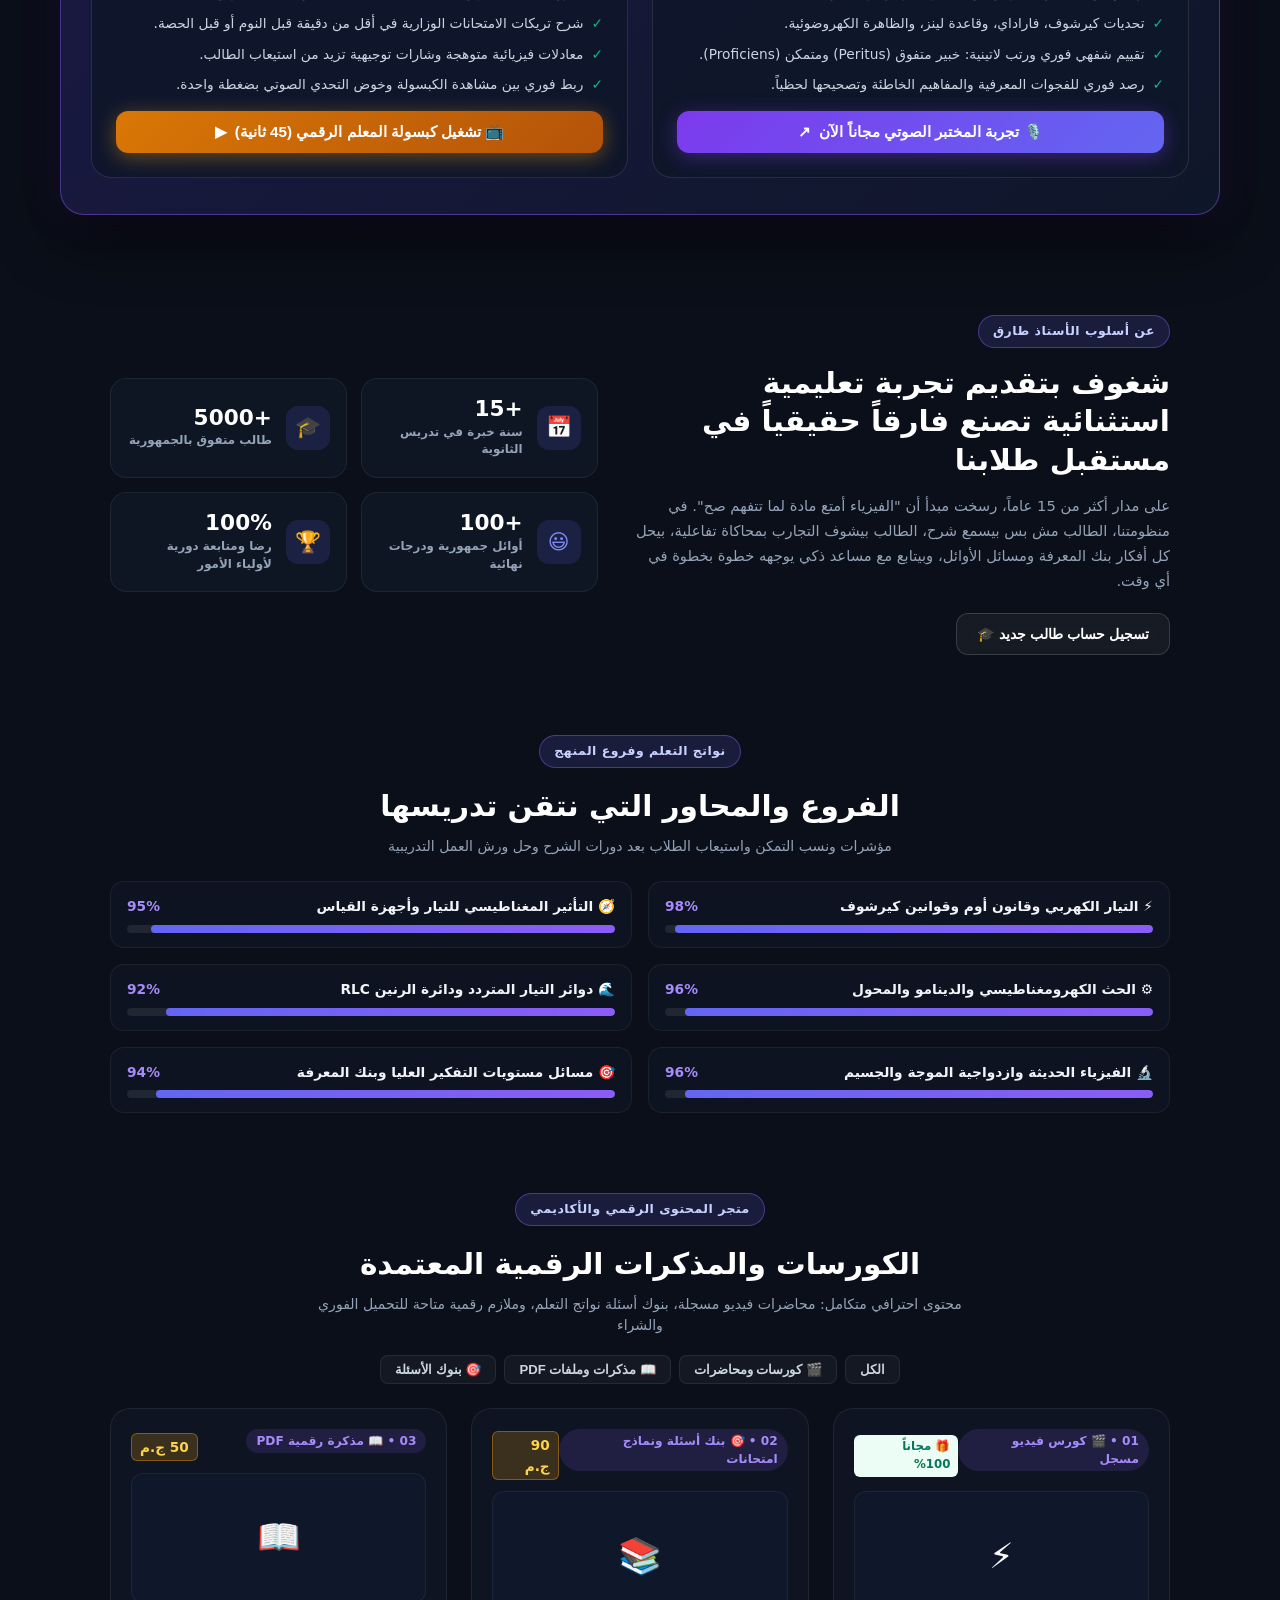
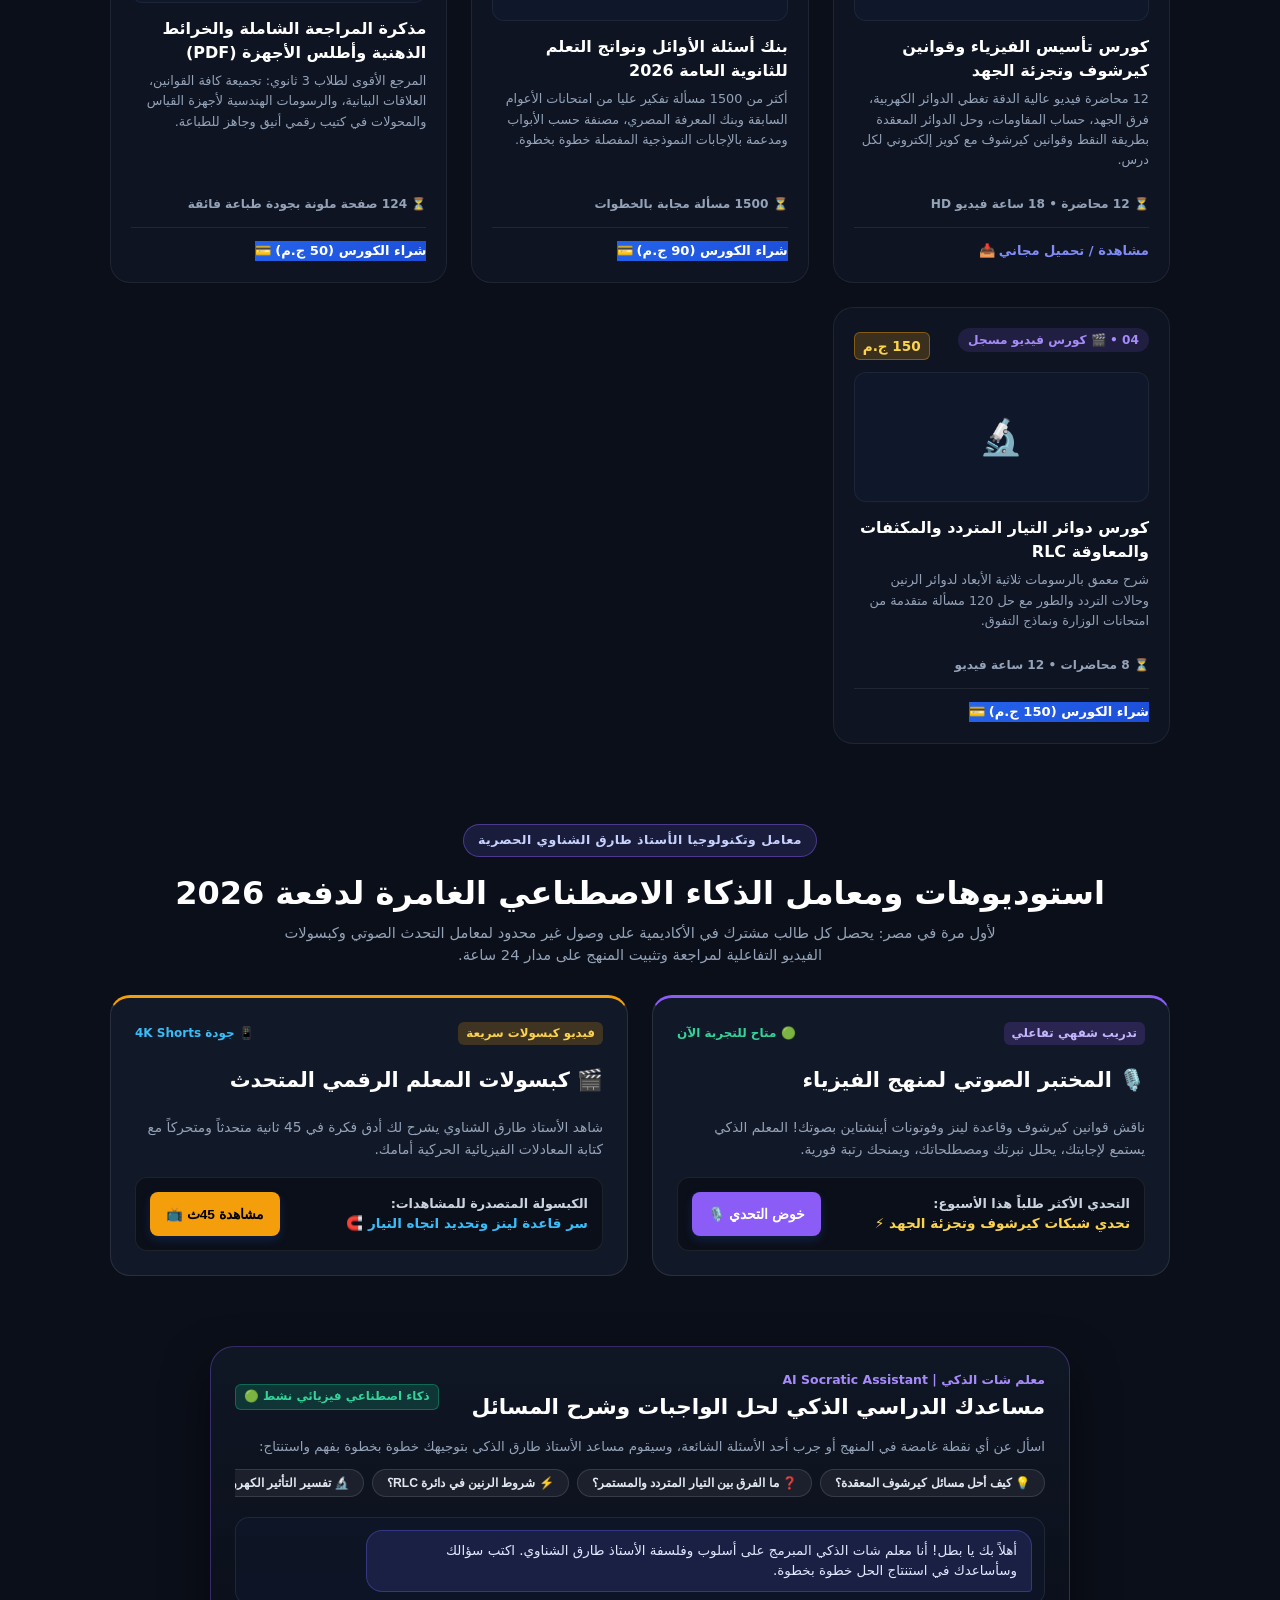
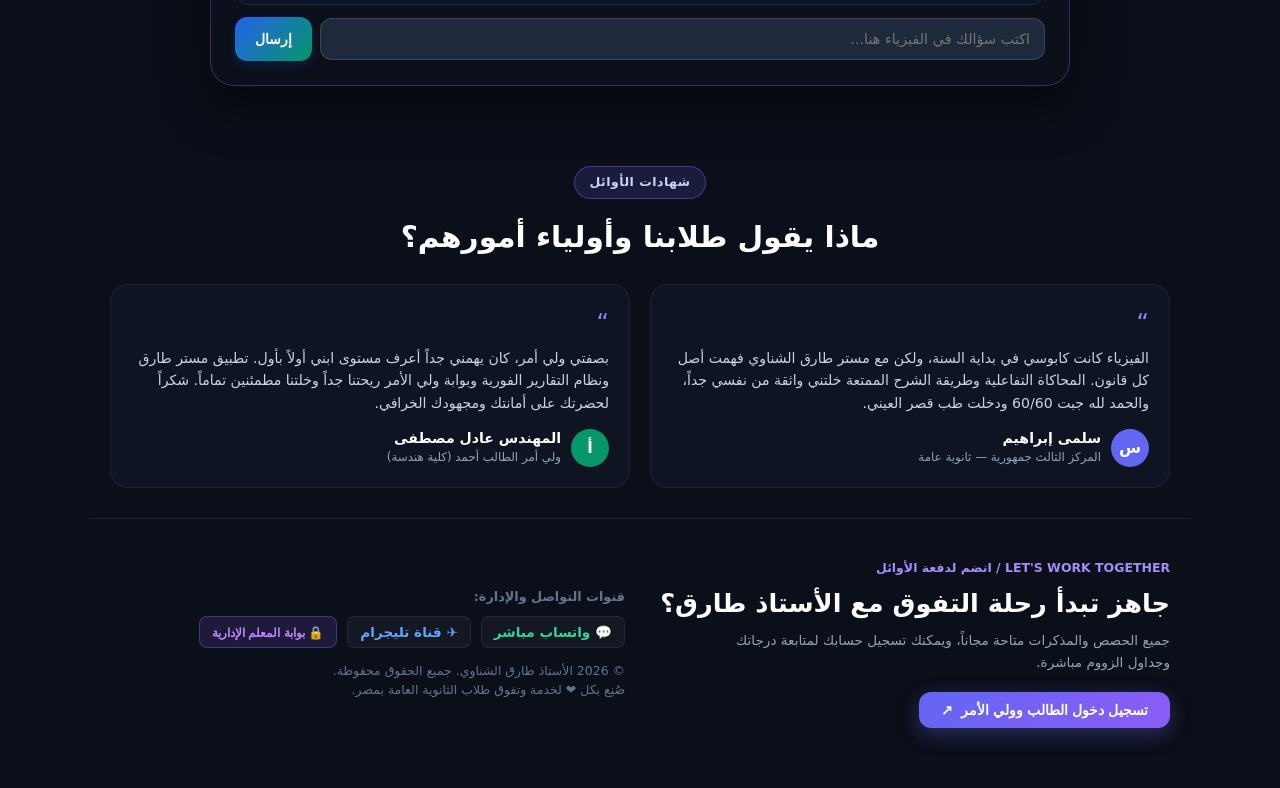
==== commit 93794ee4: "feat: Complete Teacher OS Enterprise Platform - DRM Anti-Piracy, E-Payments, Cloud WhatsApp, Fast QR" ====
--- a/index.html
+++ b/index.html
@@ -101,6 +101,11 @@
               </nav>
 
       <div style="display: flex; align-items: center; gap: 10px;">
+        <!-- Cross-Page Navigation to Platform Pitch & Presentation -->
+        <a href="platform.html" class="btn-hero-outline" style="text-decoration: none; padding: 7px 14px; font-size: 0.8rem; border-color: rgba(59, 130, 246, 0.5); background: rgba(59, 130, 246, 0.12); color: #93C5FD; min-height: 36px; display: inline-flex; align-items: center; gap: 6px;">
+          <span>🚀 نظام المنصة (Teacher OS)</span>
+        </a>
+
         <!-- Discrete Teacher Admin Entry Link -->
         <button type="button" class="btn-hero-outline" onclick="openTeacherAuthModal()" style="padding: 7px 14px; font-size: 0.8rem; border-color: rgba(139, 92, 246, 0.4); color: #C4B5FD; min-height: 36px;">
           <span>🔒 دخول المعلم</span>
@@ -2017,7 +2022,7 @@
 
                   <!-- Copilot Input & Mic Bar -->
                   <div style="display: flex; gap: 8px; margin-top: 10px;">
-                    <input type="text" id="teacher-copilot-input" class="m-input" placeholder="اطلب أي مهمة من المساعد..." style="margin-bottom: 0; font-size: 0.84rem;" onkeydown="if(event.key==='Enter') executeTeacherCopilotCommand()">
+                    <input type="text" id="teacher-executive-copilot-input" class="m-input" placeholder="اطلب أي مهمة من المساعد..." style="margin-bottom: 0; font-size: 0.84rem;" onkeydown="if(event.key==='Enter') executeTeacherCopilotCommand()">
                     <button type="button" id="btn-copilot-mic" class="btn btn-outline" onclick="toggleTeacherCopilotMic()" style="border-color: #8B5CF6; color: #C4B5FD; padding: 0 14px;" title="التحدث بالصوت مع المساعد">
                       <span>🎙️</span>
                     </button>
@@ -2991,14 +2996,27 @@
           🔒 يرجى إدخال رقم هاتفك المسجل مسبقاً وكلمة المرور الخاصة بك للدخول لمنصتك.
         </div>
 
+        <div id="sp-auth-error-msg" class="auth-inline-alert"></div>
+
         <form onsubmit="handleStrictStudentParentLogin(event)">
-          <label class="m-input-label" style="color: #E2E8F0;">رقم الهاتف المحمول (مصر - 11 رقماً):</label>
-          <input type="tel" id="sp-login-phone" class="m-input" placeholder="010XXXXXXXX أو 011/012/015" required style="background: rgba(15,23,42,0.9); border-color: rgba(255,255,255,0.18); color: #fff; direction: ltr; text-align: left; font-size: 1rem;">
-
-          <label class="m-input-label" style="color: #E2E8F0;">كلمة المرور الخاصة بحسابك:</label>
-          <input type="password" id="sp-login-password" class="m-input" placeholder="اكتب كلمة المرور" required style="background: rgba(15,23,42,0.9); border-color: rgba(255,255,255,0.18); color: #fff; font-size: 1rem;">
-
-          <button type="submit" class="btn btn-primary btn-block" style="margin-top: 12px; min-height: 48px; font-size: 1rem; font-weight: 800;">
+          <label class="m-input-label" style="color: #E2E8F0;">رقم الهاتف المحمول أو كود الطالب الأكاديمي:</label>
+          <input type="text" id="sp-login-phone" class="m-input" placeholder="010XXXXXXXX أو كود الطالب STU-XXXXXX" required style="background: rgba(15,23,42,0.9); border-color: rgba(255,255,255,0.18); color: #fff; direction: ltr; text-align: left; font-size: 1rem;">
+
+          <label class="m-input-label" style="color: #E2E8F0;">كلمة المرور أو كود ربط ولي الأمر:</label>
+          <div class="auth-input-wrapper">
+            <input type="password" id="sp-login-password" class="m-input" placeholder="اكتب كلمة المرور أو كود الربط" required style="background: rgba(15,23,42,0.9); border-color: rgba(255,255,255,0.18); color: #fff; font-size: 1rem;">
+            <button type="button" class="auth-eye-btn" onclick="togglePasswordVisibility('sp-login-password', this)" title="إظهار / إخفاء">👁️</button>
+          </div>
+
+          <div style="display: flex; justify-content: space-between; align-items: center; margin: 8px 0 12px 0; font-size: 0.8rem;">
+            <label style="display: flex; align-items: center; gap: 8px; color: #CBD5E1; cursor: pointer;">
+              <input type="checkbox" id="sp-login-remember" checked style="accent-color: #2563EB; width: 16px; height: 16px;">
+              <span>تذكر بيانات دخولي على هذا الجهاز</span>
+            </label>
+            <a href="javascript:void(0)" onclick="handleForgotPasswordHelp()" style="color: #60A5FA; text-decoration: none;">نسيت كلمة المرور؟</a>
+          </div>
+
+          <button type="submit" class="btn btn-primary btn-block" style="margin-top: 6px; min-height: 48px; font-size: 1rem; font-weight: 800;">
             <span>تسجيل الدخول للمنصة ➔</span>
           </button>
         </form>
@@ -3074,8 +3092,12 @@
             <input type="text" id="sp-signup-parent-link" class="m-input" placeholder="مثال: LNK-1029" style="background: rgba(15,23,42,0.9); border-color: #FCD34D; color: #fff; text-align: center; letter-spacing: 1px; font-weight: 800;">
           </div>
 
+          <div id="sp-signup-error-msg" class="auth-inline-alert"></div>
           <label class="m-input-label" style="color: #E2E8F0;">إنشاء كلمة مرور للحساب:</label>
-          <input type="password" id="sp-signup-password" class="m-input" placeholder="اكتب كلمة مرور قوية من 4 خانات على الأقل" required style="background: rgba(15,23,42,0.9); border-color: rgba(255,255,255,0.18); color: #fff;">
+          <div class="auth-input-wrapper">
+            <input type="password" id="sp-signup-password" class="m-input" placeholder="اكتب كلمة مرور قوية من 4 خانات على الأقل" required style="background: rgba(15,23,42,0.9); border-color: rgba(255,255,255,0.18); color: #fff;">
+            <button type="button" class="auth-eye-btn" onclick="togglePasswordVisibility('sp-signup-password', this)" title="إظهار / إخفاء">👁️</button>
+          </div>
 
           <button type="submit" class="btn btn-primary btn-block" style="margin-top: 12px; min-height: 48px; font-size: 1rem; font-weight: 800;">
             <span>تأكيد إنشاء الحساب والانضمام للمنصة ➔</span>
@@ -3130,14 +3152,27 @@
           🔒 هذه البوابة مخصصة حصرياً للمعلم لإدارة المجموعات، بنوك الأسئلة، والتحكم في نشر المذكرات.
         </div>
 
+        <div id="teacher-auth-error-msg" class="auth-inline-alert"></div>
+
         <form onsubmit="handleStrictTeacherLogin(event)">
           <label class="m-input-label" style="color: #E2E8F0;">رقم هاتف المعلم المسجل به:</label>
           <input type="tel" id="teacher-login-phone" class="m-input" placeholder="010XXXXXXXX" required style="background: rgba(15,23,42,0.9); border-color: rgba(255,255,255,0.18); color: #fff; direction: ltr; text-align: left; font-size: 1rem;">
 
           <label class="m-input-label" style="color: #E2E8F0;">رمز الإدارة السري أو كلمة المرور:</label>
-          <input type="password" id="teacher-login-secret" class="m-input" placeholder="اكتب رمز الإدارة السري" required style="background: rgba(15,23,42,0.9); border-color: rgba(139,92,246,0.4); color: #fff; letter-spacing: 2px; font-size: 1rem;">
-
-          <button type="submit" class="btn btn-hero-primary btn-block" style="margin-top: 12px; min-height: 50px; font-size: 1rem; font-weight: 800;">
+          <div class="auth-input-wrapper">
+            <input type="password" id="teacher-login-secret" class="m-input" placeholder="اكتب رمز الإدارة السري" required style="background: rgba(15,23,42,0.9); border-color: rgba(139,92,246,0.4); color: #fff; letter-spacing: 2px; font-size: 1rem;">
+            <button type="button" class="auth-eye-btn" onclick="togglePasswordVisibility('teacher-login-secret', this)" title="إظهار / إخفاء">👁️</button>
+          </div>
+
+          <div style="display: flex; justify-content: space-between; align-items: center; margin: 8px 0 12px 0; font-size: 0.8rem;">
+            <label style="display: flex; align-items: center; gap: 8px; color: #CBD5E1; cursor: pointer;">
+              <input type="checkbox" id="teacher-login-remember" checked style="accent-color: #8B5CF6; width: 16px; height: 16px;">
+              <span>تذكر جلسة المعلم الإدارية</span>
+            </label>
+            <span style="color: #A78BFA; font-size: 0.74rem;">(الرمز الافتراضي: 2027)</span>
+          </div>
+
+          <button type="submit" class="btn btn-hero-primary btn-block" style="margin-top: 6px; min-height: 50px; font-size: 1rem; font-weight: 800;">
             <span>🔐 تأكيد الدخول للوحة تحكم المعلم ➔</span>
           </button>
         </form>
@@ -3170,7 +3205,10 @@
           <input type="text" id="teacher-reg-center" class="m-input" placeholder="مثال: أكاديمية أوائل الجمهورية - القاهرة" style="background: rgba(15,23,42,0.9); border-color: rgba(255,255,255,0.18); color: #fff;">
 
           <label class="m-input-label" style="color: #E2E8F0;">تعيين رمز الإدارة السري أو كلمة المرور:</label>
-          <input type="password" id="teacher-reg-password" class="m-input" placeholder="رمز الإدارة الخاص بك (مثال: 2027)" required style="background: rgba(15,23,42,0.9); border-color: rgba(139,92,246,0.4); color: #fff; letter-spacing: 2px;">
+          <div class="auth-input-wrapper">
+            <input type="password" id="teacher-reg-password" class="m-input" placeholder="رمز الإدارة الخاص بك (مثال: 2027)" required style="background: rgba(15,23,42,0.9); border-color: rgba(139,92,246,0.4); color: #fff; letter-spacing: 2px;">
+            <button type="button" class="auth-eye-btn" onclick="togglePasswordVisibility('teacher-reg-password', this)" title="إظهار / إخفاء">👁️</button>
+          </div>
 
           <button type="submit" class="btn btn-hero-primary btn-block" style="margin-top: 14px; min-height: 50px; font-size: 1rem; font-weight: 800;">
             <span>🚀 تفعيل حساب المعلم والدخول لمنصة الإدارة فوراً ➔</span>
@@ -3548,6 +3586,7 @@
   <script src="voice-lab-engine.js"></script>
   <script src="presenter-video-engine.js"></script>
   <script src="shotcraft-marketing-engine.js"></script>
+  <script src="content-protection-engine.js"></script>
   <script src="app.js?v=20260927_strict_v8"></script>
   
   <!-- MODAL: LIVE TEACHER PHOTO SELECTOR -->
--- a/style.css
+++ b/style.css
@@ -3871,3 +3871,70 @@
   line-height: 1.4;
   margin: 0;
 }
+
+/* ==========================================================================
+   MODERN AUTH ENHANCEMENTS: EYE TOGGLE & INLINE VALIDATION
+   ========================================================================== */
+.auth-input-wrapper {
+  position: relative;
+  display: flex;
+  align-items: center;
+  width: 100%;
+  margin-bottom: 10px;
+}
+.auth-input-wrapper .m-input {
+  margin-bottom: 0 !important;
+  padding-left: 42px !important;
+}
+.auth-eye-btn {
+  position: absolute;
+  left: 10px;
+  top: 50%;
+  transform: translateY(-50%);
+  background: transparent;
+  border: none;
+  cursor: pointer;
+  font-size: 1.15rem;
+  color: #94A3B8;
+  padding: 4px;
+  display: flex;
+  align-items: center;
+  justify-content: center;
+  user-select: none;
+  transition: color 0.2s, transform 0.15s;
+  z-index: 5;
+}
+.auth-eye-btn:hover {
+  color: #FFFFFF;
+  transform: translateY(-50%) scale(1.1);
+}
+.auth-inline-alert {
+  padding: 10px 14px;
+  border-radius: 10px;
+  font-size: 0.82rem;
+  margin-bottom: 14px;
+  display: none;
+  line-height: 1.5;
+  font-weight: 700;
+  text-align: right;
+  direction: rtl;
+}
+.auth-inline-alert.error {
+  display: block !important;
+  background: rgba(239, 68, 68, 0.15) !important;
+  border: 1px solid #EF4444 !important;
+  color: #FCA5A5 !important;
+  animation: authShake 0.4s ease-in-out;
+}
+.auth-inline-alert.success {
+  display: block !important;
+  background: rgba(16, 185, 129, 0.15) !important;
+  border: 1px solid #10B981 !important;
+  color: #6EE7B7 !important;
+}
+@keyframes authShake {
+  0%, 100% { transform: translateX(0); }
+  20%, 60% { transform: translateX(-6px); }
+  40%, 80% { transform: translateX(6px); }
+}
+
